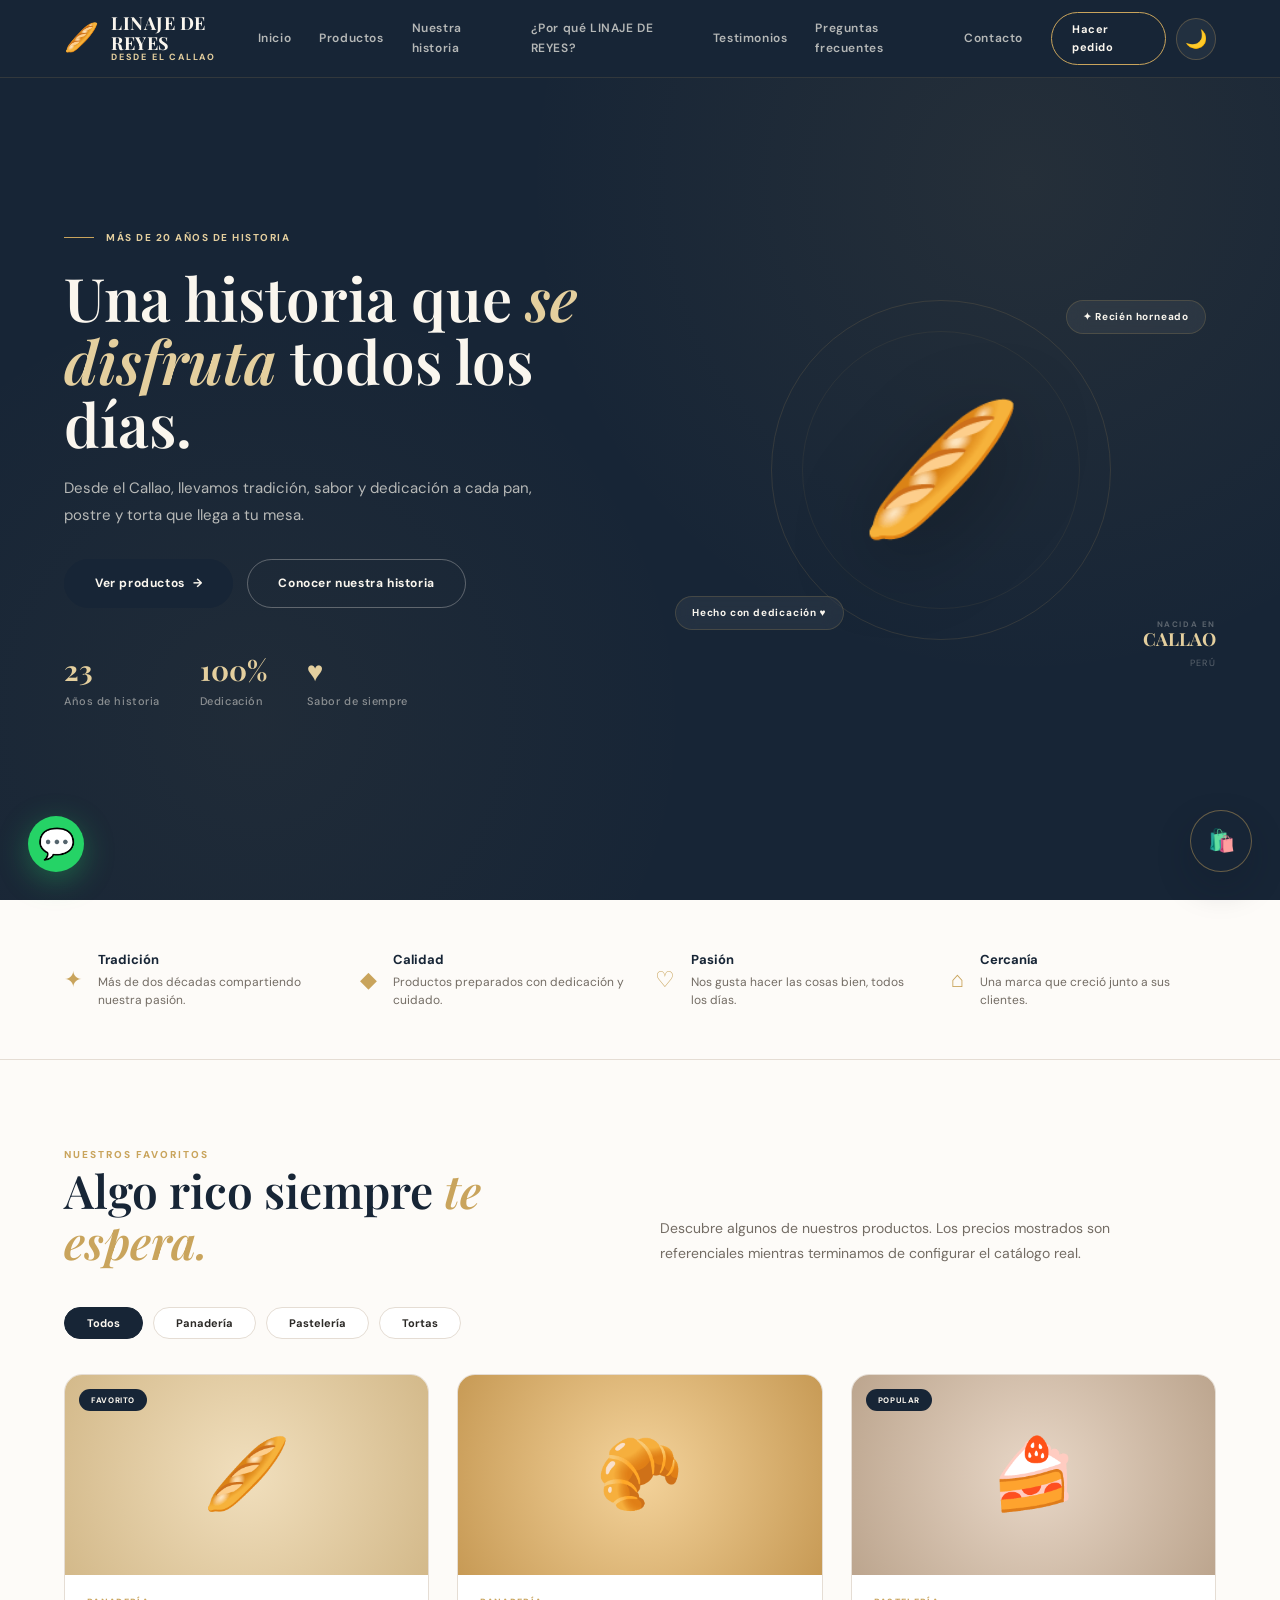
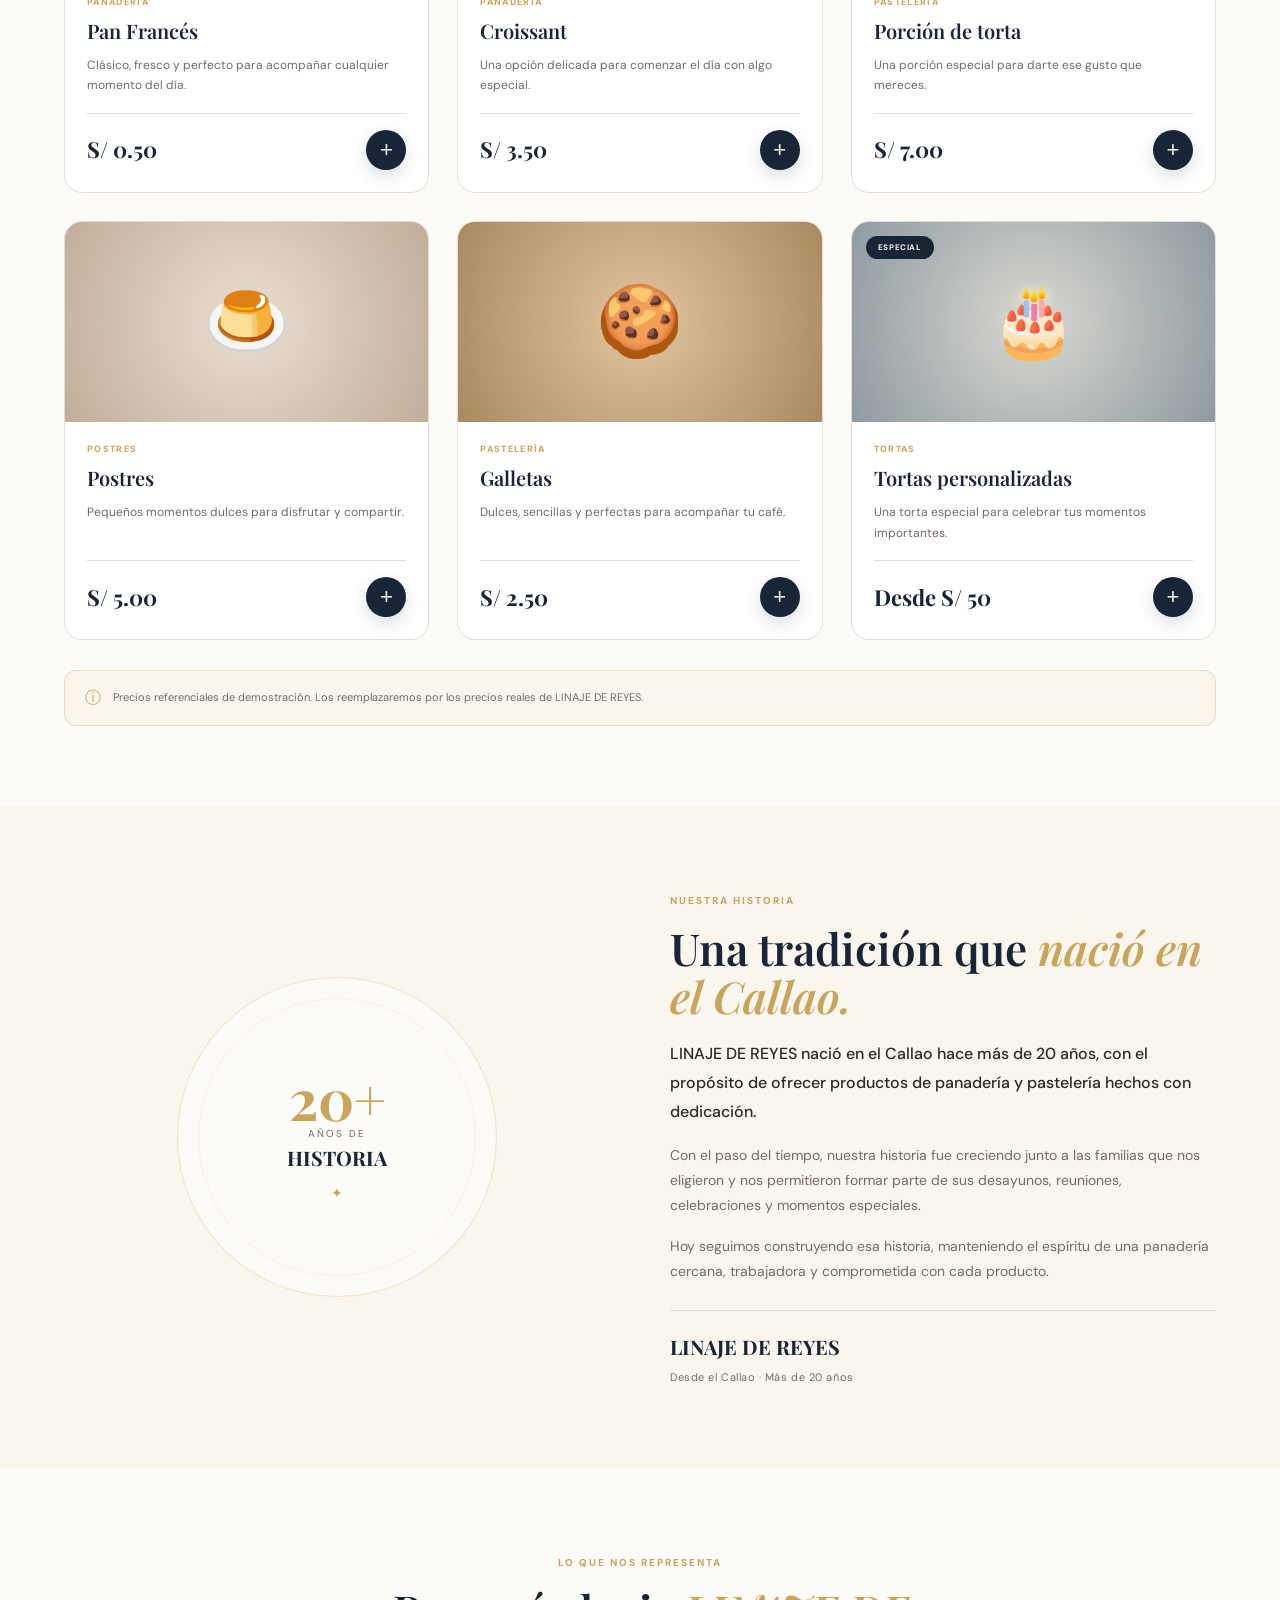
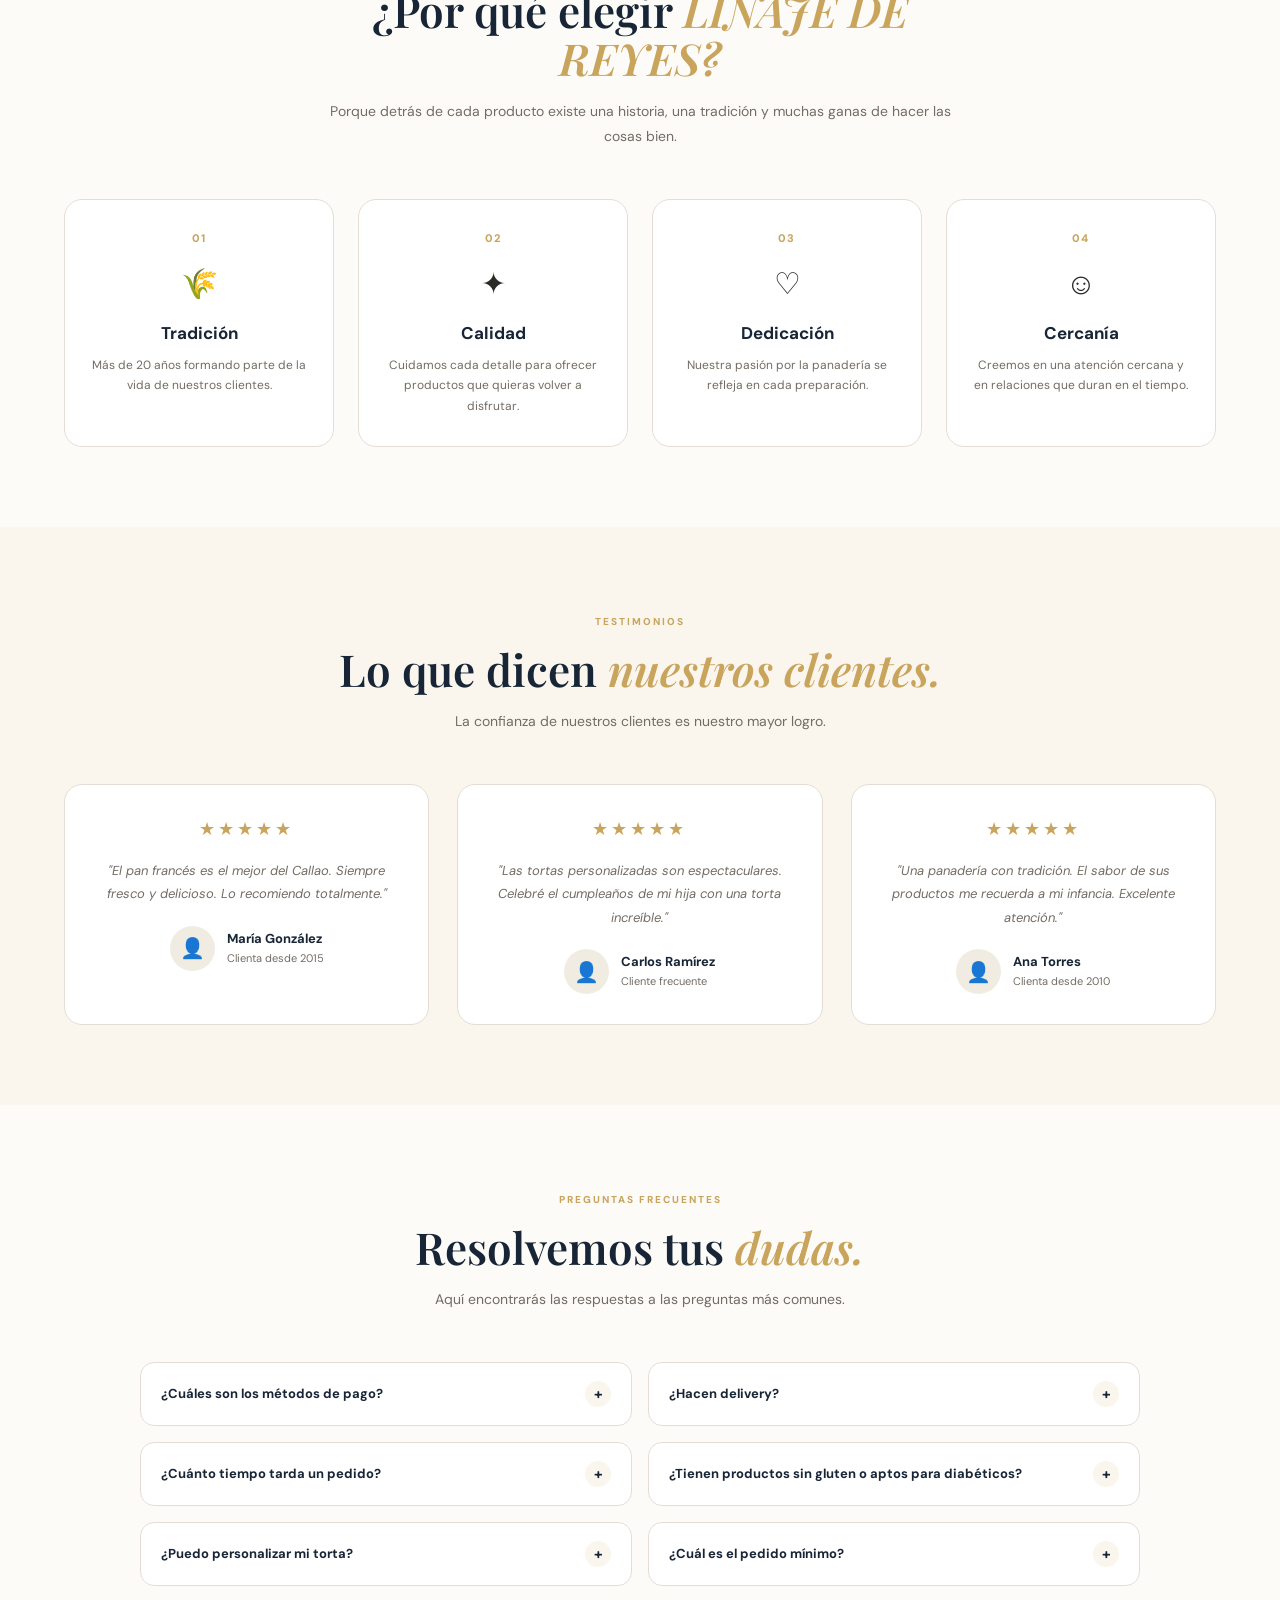
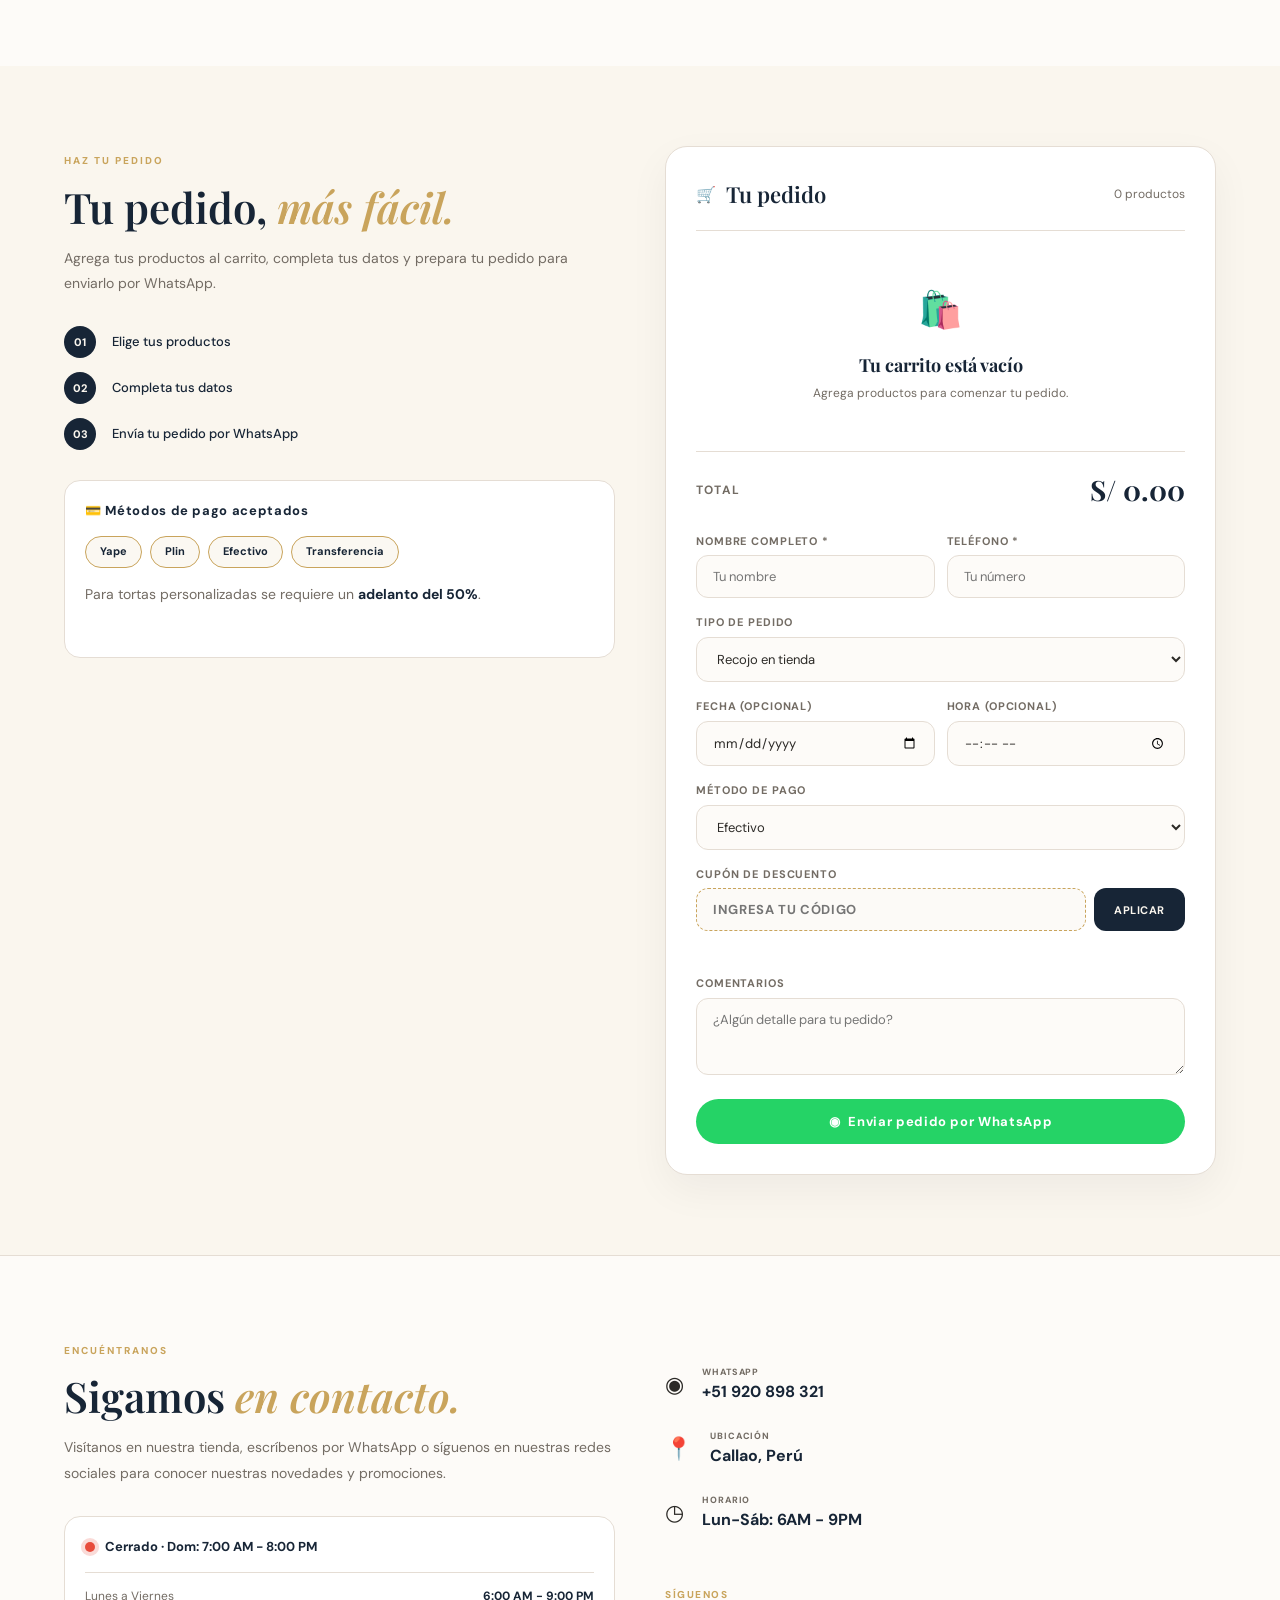
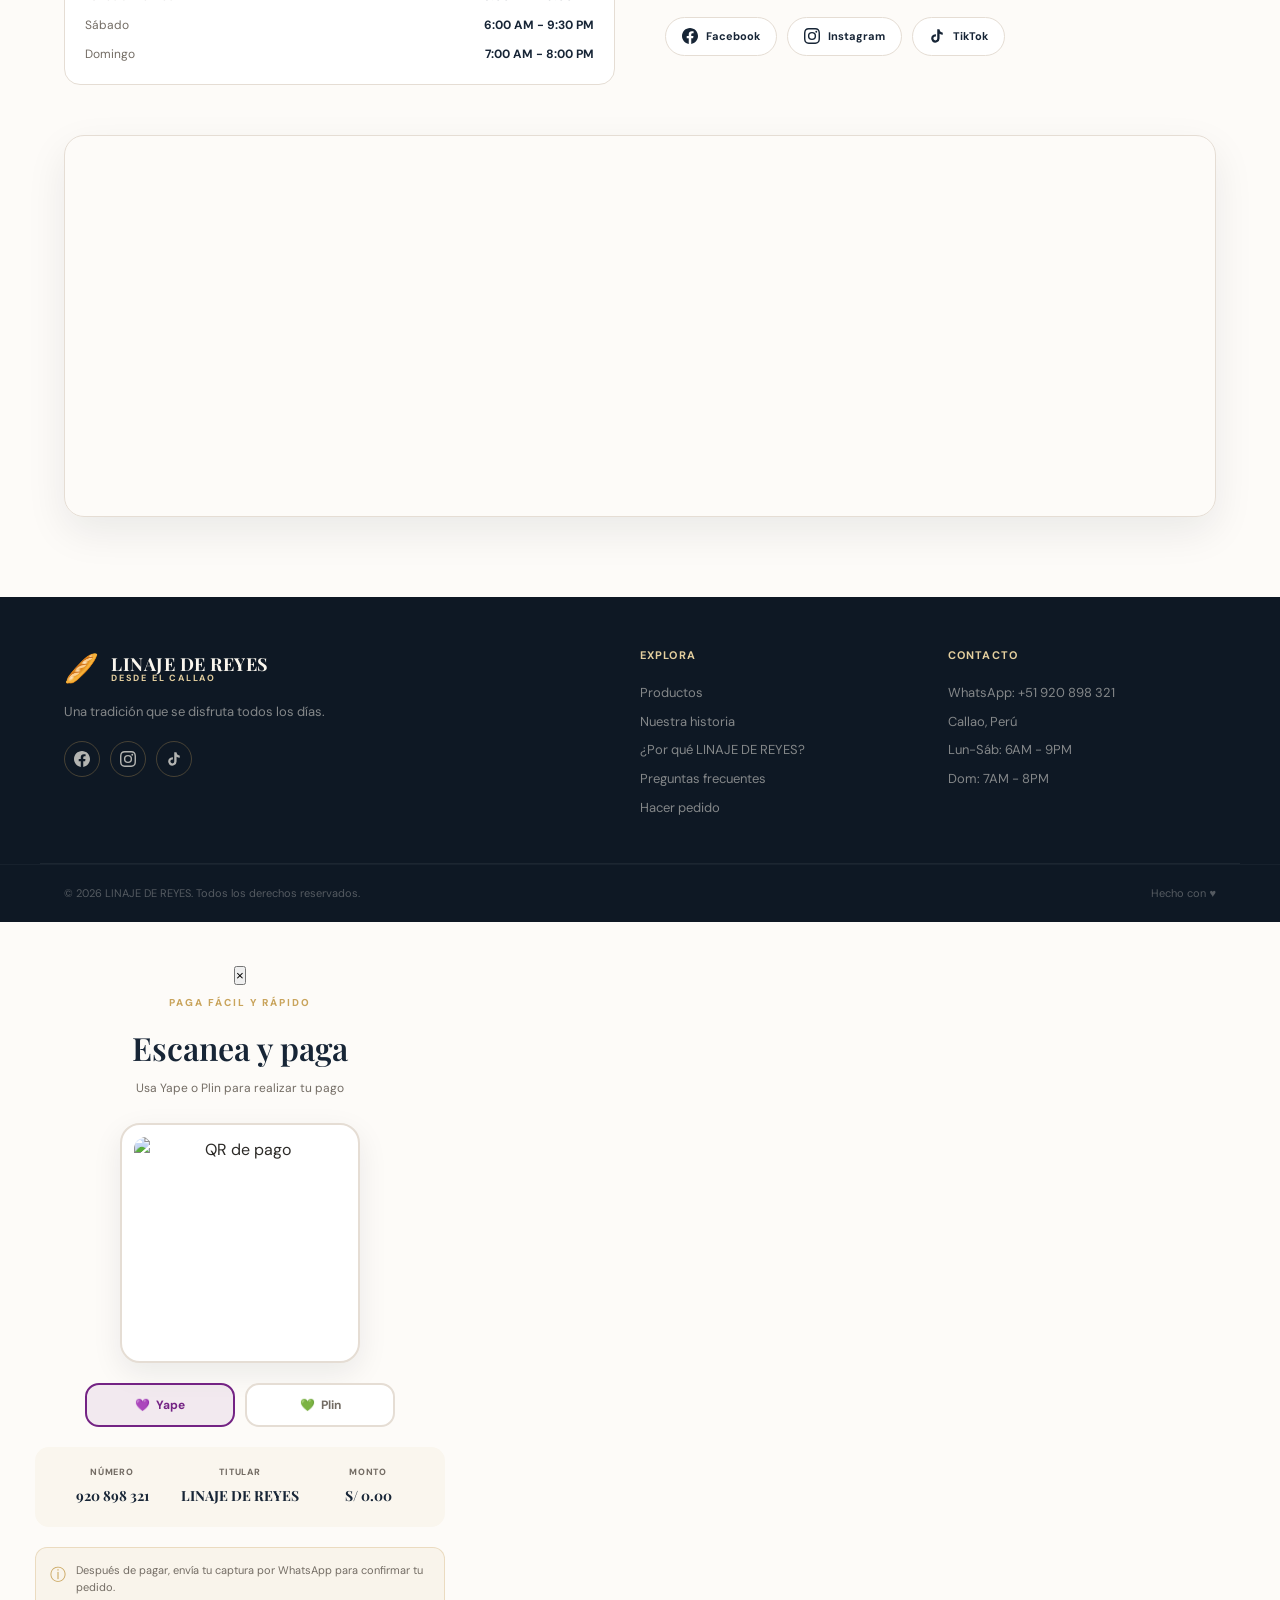
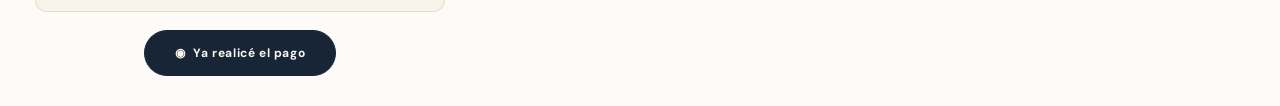
==== index.html @ 6b453ba8 "Primera version" ====
<!DOCTYPE html>
<html lang="es">
<head>
    <meta charset="UTF-8">
    <meta name="viewport" content="width=device-width, initial-scale=1.0">

    <title>LINAJE DE REYES | Panadería & Pastelería</title>

    <meta name="description" content="LINAJE DE REYES, panadería y pastelería con más de 20 años de historia. Una tradición que nació en el Callao.">

    <!-- SEO -->
    <meta name="robots" content="index, follow">
    <meta name="language" content="Spanish">
    <meta property="og:title" content="LINAJE DE REYES | Panadería & Pastelería">
    <meta property="og:description" content="Una tradición que nació en el Callao. Más de 20 años de historia.">
    <meta property="og:type" content="website">
    <meta property="og:url" content="https://tusitio.com">
    <meta name="twitter:card" content="summary_large_image">
    <link rel="canonical" href="https://tusitio.com">

    <!-- PWA -->
    <link rel="manifest" href="manifest.json">
    <meta name="theme-color" content="#172536">
    <meta name="apple-mobile-web-app-capable" content="yes">
    <meta name="apple-mobile-web-app-status-bar-style" content="black-translucent">
    <meta name="apple-mobile-web-app-title" content="LINAJE DE REYES">

    <link rel="preconnect" href="https://fonts.googleapis.com">
    <link rel="preconnect" href="https://fonts.gstatic.com" crossorigin>
    <link href="https://fonts.googleapis.com/css2?family=DM+Sans:wght@400;500;600;700&family=Playfair+Display:wght@500;600;700&display=swap" rel="stylesheet">

    <link rel="stylesheet" href="style.css">
</head>
<body>

<!-- ================= WHATSAPP FLOTANTE ================= -->
<a href="https://wa.me/920898321" class="whatsapp-float" target="_blank" rel="noopener noreferrer" aria-label="Contactar por WhatsApp">
    💬
</a>

<!-- ================= HEADER ================= -->
<header class="header" id="inicio">
    <div class="container nav-container">
        <a href="#inicio" class="logo">
            <span class="logo-icon">🥖</span>
            <span class="logo-text">
                <strong>LINAJE DE REYES</strong>
                <small>DESDE EL CALLAO</small>
            </span>
        </a>

        <nav class="nav" id="nav">
            <a href="index.html">Inicio</a>
            <a href="catalogo.html">Productos</a>
            <a href="#historia">Nuestra historia</a>
            <a href="#nosotros">¿Por qué LINAJE DE REYES?</a>
            <a href="#testimonios">Testimonios</a>
            <a href="#faq">Preguntas frecuentes</a>
            <a href="#contacto">Contacto</a>
            <a href="#pedido" class="nav-order">Hacer pedido</a>
        </nav>

        <button class="theme-toggle" id="themeToggle" aria-label="Cambiar tema">
            <span class="theme-icon">🌙</span>
        </button>

        <button class="menu-btn" id="menuBtn" aria-label="Abrir menú">☰</button>
    </div>
</header>

<!-- ================= HERO ================= -->
<main>
<section class="hero">
    <div class="hero-background"></div>
    <div class="container hero-grid">
        <div class="hero-content">
            <div class="eyebrow">
                <span></span>
                MÁS DE 20 AÑOS DE HISTORIA
            </div>
            <h1>
                Una historia que
                <em>se disfruta</em>
                todos los días.
            </h1>
            <p>
                Desde el Callao, llevamos tradición, sabor y dedicación
                a cada pan, postre y torta que llega a tu mesa.
            </p>
            <div class="hero-buttons">
                <a href="catalogo.html" class="btn btn-primary">
                    Ver productos
                    <span>→</span>
                </a>
                <a href="#historia" class="btn btn-secondary">
                    Conocer nuestra historia
                </a>
            </div>
            <div class="hero-stats">
                <div>
                    <strong>23</strong>
                    <span>Años de historia</span>
                </div>
                <div>
                    <strong>100%</strong>
                    <span>Dedicación</span>
                </div>
                <div>
                    <strong>♥</strong>
                    <span>Sabor de siempre</span>
                </div>
            </div>
        </div>

        <div class="hero-art">
            <div class="hero-circle"></div>
            <div class="bread-main">🥖</div>
            <div class="hero-label label-top">
                <span>✦</span>
                Recién horneado
            </div>
            <div class="hero-label label-bottom">
                Hecho con dedicación
                <span>♥</span>
            </div>
            <div class="hero-origin">
                <small>NACIDA EN</small>
                <strong>CALLAO</strong>
                <span>PERÚ</span>
            </div>
        </div>
    </div>
</section>

<!-- ================= BENEFICIOS ================= -->
<section class="benefits">
    <div class="container benefits-grid">
        <article class="benefit">
            <div class="benefit-icon">✦</div>
            <div>
                <h3>Tradición</h3>
                <p>Más de dos décadas compartiendo nuestra pasión.</p>
            </div>
        </article>
        <article class="benefit">
            <div class="benefit-icon">◆</div>
            <div>
                <h3>Calidad</h3>
                <p>Productos preparados con dedicación y cuidado.</p>
            </div>
        </article>
        <article class="benefit">
            <div class="benefit-icon">♡</div>
            <div>
                <h3>Pasión</h3>
                <p>Nos gusta hacer las cosas bien, todos los días.</p>
            </div>
        </article>
        <article class="benefit">
            <div class="benefit-icon">⌂</div>
            <div>
                <h3>Cercanía</h3>
                <p>Una marca que creció junto a sus clientes.</p>
            </div>
        </article>
    </div>
</section>

<!-- ================= PRODUCTOS ================= -->
<section class="section products-section" id="productos">
    <div class="container">
        <div class="section-heading">
            <div>
                <span class="section-eyebrow">NUESTROS FAVORITOS</span>
                <h2>
                    Algo rico siempre
                    <em>te espera.</em>
                </h2>
            </div>
            <p>
                Descubre algunos de nuestros productos.
                Los precios mostrados son referenciales mientras
                terminamos de configurar el catálogo real.
            </p>
        </div>

        <div class="filters">
            <button class="filter active" data-filter="todos">Todos</button>
            <button class="filter" data-filter="panaderia">Panadería</button>
            <button class="filter" data-filter="pasteleria">Pastelería</button>
            <button class="filter" data-filter="tortas">Tortas</button>
        </div>

        <div class="products-grid" id="productsGrid">

            <article class="product-card" data-category="panaderia">
                <div class="product-image bread-bg">
                    <span>🥖</span>
                    <div class="product-tag">Favorito</div>
                </div>
                <div class="product-info">
                    <span class="product-category">PANADERÍA</span>
                    <h3>Pan Francés</h3>
                    <p>Clásico, fresco y perfecto para acompañar cualquier momento del día.</p>
                    <div class="product-bottom">
                        <strong>S/ 0.50</strong>
                        <button class="add-btn" onclick="agregarAlCarrito('Pan Francés', 0.50)">+</button>
                    </div>
                </div>
            </article>

            <article class="product-card" data-category="panaderia">
                <div class="product-image croissant-bg">
                    <span>🥐</span>
                </div>
                <div class="product-info">
                    <span class="product-category">PANADERÍA</span>
                    <h3>Croissant</h3>
                    <p>Una opción delicada para comenzar el día con algo especial.</p>
                    <div class="product-bottom">
                        <strong>S/ 3.50</strong>
                        <button class="add-btn" onclick="agregarAlCarrito('Croissant', 3.50)">+</button>
                    </div>
                </div>
            </article>

            <article class="product-card" data-category="pasteleria">
                <div class="product-image cake-bg">
                    <span>🍰</span>
                    <div class="product-tag">Popular</div>
                </div>
                <div class="product-info">
                    <span class="product-category">PASTELERÍA</span>
                    <h3>Porción de torta</h3>
                    <p>Una porción especial para darte ese gusto que mereces.</p>
                    <div class="product-bottom">
                        <strong>S/ 7.00</strong>
                        <button class="add-btn" onclick="agregarAlCarrito('Porción de torta', 7.00)">+</button>
                    </div>
                </div>
            </article>

            <article class="product-card" data-category="pasteleria">
                <div class="product-image dessert-bg">
                    <span>🍮</span>
                </div>
                <div class="product-info">
                    <span class="product-category">POSTRES</span>
                    <h3>Postres</h3>
                    <p>Pequeños momentos dulces para disfrutar y compartir.</p>
                    <div class="product-bottom">
                        <strong>S/ 5.00</strong>
                        <button class="add-btn" onclick="agregarAlCarrito('Postres', 5.00)">+</button>
                    </div>
                </div>
            </article>

            <article class="product-card" data-category="pasteleria">
                <div class="product-image cookie-bg">
                    <span>🍪</span>
                </div>
                <div class="product-info">
                    <span class="product-category">PASTELERÍA</span>
                    <h3>Galletas</h3>
                    <p>Dulces, sencillas y perfectas para acompañar tu café.</p>
                    <div class="product-bottom">
                        <strong>S/ 2.50</strong>
                        <button class="add-btn" onclick="agregarAlCarrito('Galletas', 2.50)">+</button>
                    </div>
                </div>
            </article>

            <article class="product-card" data-category="tortas">
                <div class="product-image custom-bg">
                    <span>🎂</span>
                    <div class="product-tag">Especial</div>
                </div>
                <div class="product-info">
                    <span class="product-category">TORTAS</span>
                    <h3>Tortas personalizadas</h3>
                    <p>Una torta especial para celebrar tus momentos importantes.</p>
                    <div class="product-bottom">
                        <strong>Desde S/ 50</strong>
                        <button class="add-btn" onclick="agregarAlCarrito('Torta personalizada', 50)">+</button>
                    </div>
                </div>
            </article>

        </div>

        <div class="demo-note">
            <span>ⓘ</span>
            Precios referenciales de demostración.
            Los reemplazaremos por los precios reales de LINAJE DE REYES.
        </div>
    </div>
</section>

<!-- ================= HISTORIA ================= -->
<section class="section history-section" id="historia">
    <div class="container history-grid">
        <div class="history-art">
            <div class="history-frame">
                <div class="history-number">20+</div>
                <span>AÑOS DE</span>
                <strong>HISTORIA</strong>
                <div class="history-symbol">✦</div>
            </div>
        </div>
        <div class="history-content">
            <span class="section-eyebrow">NUESTRA HISTORIA</span>
            <h2>
                Una tradición que
                <em>nació en el Callao.</em>
            </h2>
            <p class="history-lead">
                LINAJE DE REYES nació en el Callao hace más de 20 años,
                con el propósito de ofrecer productos de panadería
                y pastelería hechos con dedicación.
            </p>
            <p>
                Con el paso del tiempo, nuestra historia fue creciendo
                junto a las familias que nos eligieron y nos permitieron
                formar parte de sus desayunos, reuniones, celebraciones
                y momentos especiales.
            </p>
            <p>
                Hoy seguimos construyendo esa historia, manteniendo
                el espíritu de una panadería cercana, trabajadora
                y comprometida con cada producto.
            </p>
            <div class="history-signature">
                <span>LINAJE DE REYES</span>
                <small>Desde el Callao · Más de 20 años</small>
            </div>
        </div>
    </div>
</section>

<!-- ================= POR QUÉ LINAJE DE REYES ================= -->
<section class="section why-section" id="nosotros">
    <div class="container">
        <div class="center-heading">
            <span class="section-eyebrow">LO QUE NOS REPRESENTA</span>
            <h2>
                ¿Por qué elegir
                <em>LINAJE DE REYES?</em>
            </h2>
            <p>
                Porque detrás de cada producto existe una historia,
                una tradición y muchas ganas de hacer las cosas bien.
            </p>
        </div>
        <div class="why-grid">
            <article class="why-card">
                <span class="why-number">01</span>
                <div class="why-icon">🌾</div>
                <h3>Tradición</h3>
                <p>Más de 20 años formando parte de la vida de nuestros clientes.</p>
            </article>
            <article class="why-card">
                <span class="why-number">02</span>
                <div class="why-icon">✦</div>
                <h3>Calidad</h3>
                <p>Cuidamos cada detalle para ofrecer productos que quieras volver a disfrutar.</p>
            </article>
            <article class="why-card">
                <span class="why-number">03</span>
                <div class="why-icon">♡</div>
                <h3>Dedicación</h3>
                <p>Nuestra pasión por la panadería se refleja en cada preparación.</p>
            </article>
            <article class="why-card">
                <span class="why-number">04</span>
                <div class="why-icon">☺</div>
                <h3>Cercanía</h3>
                <p>Creemos en una atención cercana y en relaciones que duran en el tiempo.</p>
            </article>
        </div>
    </div>
</section>

<!-- ================= TESTIMONIOS ================= -->
<section class="section testimonials-section" id="testimonios">
    <div class="container">
        <div class="center-heading">
            <span class="section-eyebrow">TESTIMONIOS</span>
            <h2>
                Lo que dicen
                <em>nuestros clientes.</em>
            </h2>
            <p>La confianza de nuestros clientes es nuestro mayor logro.</p>
        </div>

        <div class="testimonials-grid">
            <article class="testimonial-card">
                <div class="testimonial-stars">★★★★★</div>
                <p>"El pan francés es el mejor del Callao. Siempre fresco y delicioso. Lo recomiendo totalmente."</p>
                <div class="testimonial-author">
                    <span class="testimonial-avatar">👤</span>
                    <div>
                        <strong>María González</strong>
                        <small>Clienta desde 2015</small>
                    </div>
                </div>
            </article>

            <article class="testimonial-card">
                <div class="testimonial-stars">★★★★★</div>
                <p>"Las tortas personalizadas son espectaculares. Celebré el cumpleaños de mi hija con una torta increíble."</p>
                <div class="testimonial-author">
                    <span class="testimonial-avatar">👤</span>
                    <div>
                        <strong>Carlos Ramírez</strong>
                        <small>Cliente frecuente</small>
                    </div>
                </div>
            </article>

            <article class="testimonial-card">
                <div class="testimonial-stars">★★★★★</div>
                <p>"Una panadería con tradición. El sabor de sus productos me recuerda a mi infancia. Excelente atención."</p>
                <div class="testimonial-author">
                    <span class="testimonial-avatar">👤</span>
                    <div>
                        <strong>Ana Torres</strong>
                        <small>Clienta desde 2010</small>
                    </div>
                </div>
            </article>
        </div>
    </div>
</section>

<!-- ================= FAQ ================= -->
<section class="section faq-section" id="faq">
    <div class="container">
        <div class="center-heading">
            <span class="section-eyebrow">PREGUNTAS FRECUENTES</span>
            <h2>
                Resolvemos tus
                <em>dudas.</em>
            </h2>
            <p>Aquí encontrarás las respuestas a las preguntas más comunes.</p>
        </div>

        <div class="faq-grid">
            <details class="faq-item">
                <summary>
                    <span>¿Cuáles son los métodos de pago?</span>
                    <span class="faq-icon">+</span>
                </summary>
                <p>Aceptamos <strong>efectivo, Yape, Plin y transferencia bancaria</strong>. Para tortas personalizadas solicitamos un adelanto del 50% para confirmar el pedido.</p>
            </details>

            <details class="faq-item">
                <summary>
                    <span>¿Hacen delivery?</span>
                    <span class="faq-icon">+</span>
                </summary>
                <p>Sí, ofrecemos servicio de delivery dentro del Callao y zonas cercanas. El costo de envío se coordina por WhatsApp según la ubicación.</p>
            </details>

            <details class="faq-item">
                <summary>
                    <span>¿Cuánto tiempo tarda un pedido?</span>
                    <span class="faq-icon">+</span>
                </summary>
                <p>Los pedidos de panadería y pastelería son casi inmediatos. Las <strong>tortas personalizadas requieren 48 horas de anticipación</strong>.</p>
            </details>

            <details class="faq-item">
                <summary>
                    <span>¿Tienen productos sin gluten o aptos para diabéticos?</span>
                    <span class="faq-icon">+</span>
                </summary>
                <p>Por el momento no contamos con línea específica sin gluten. Si tienes alguna necesidad especial, <strong>consúltanos por WhatsApp</strong> y veremos cómo podemos ayudarte.</p>
            </details>

            <details class="faq-item">
                <summary>
                    <span>¿Puedo personalizar mi torta?</span>
                    <span class="faq-icon">+</span>
                </summary>
                <p>¡Claro! Diseñamos tortas personalizadas para cumpleaños, bodas, bautizos y más. Envíanos tu idea por WhatsApp y te cotizamos sin compromiso.</p>
            </details>

            <details class="faq-item">
                <summary>
                    <span>¿Cuál es el pedido mínimo?</span>
                    <span class="faq-icon">+</span>
                </summary>
                <p>El pedido mínimo para delivery es de <strong>S/ 10.00</strong>. Para recojo en tienda no hay mínimo.</p>
            </details>
        </div>
    </div>
</section>

<!-- ================= PEDIDO ================= -->
<section class="section order-section" id="pedido">
    <div class="container order-grid">
        <div class="order-intro">
            <span class="section-eyebrow">HAZ TU PEDIDO</span>
            <h2>
                Tu pedido,
                <em>más fácil.</em>
            </h2>
            <p>
                Agrega tus productos al carrito, completa tus datos
                y prepara tu pedido para enviarlo por WhatsApp.
            </p>
            <div class="order-steps">
                <div><strong>01</strong><span>Elige tus productos</span></div>
                <div><strong>02</strong><span>Completa tus datos</span></div>
                <div><strong>03</strong><span>Envía tu pedido por WhatsApp</span></div>
            </div>

            <div class="order-info-box">
                <h4>💳 Métodos de pago aceptados</h4>
                <div class="payment-methods">
                    <span class="payment-tag">Yape</span>
                    <span class="payment-tag">Plin</span>
                    <span class="payment-tag">Efectivo</span>
                    <span class="payment-tag">Transferencia</span>
                </div>
                <p class="order-info-note">
                    Para tortas personalizadas se requiere un <strong>adelanto del 50%</strong>.
                </p>
            </div>
        </div>

        <div class="order-box">
            <div class="order-header">
                <div>
                    <span>🛒</span>
                    <h3>Tu pedido</h3>
                </div>
                <span id="cartCount">0 productos</span>
            </div>

            <div id="cartItems" class="cart-items">
                <div class="empty-cart">
                    <span>🛍️</span>
                    <h4>Tu carrito está vacío</h4>
                    <p>Agrega productos para comenzar tu pedido.</p>
                </div>
            </div>

            <div class="cart-total">
                <span>Total</span>
                <strong id="cartTotal">S/ 0.00</strong>
            </div>

            <form id="orderForm" onsubmit="enviarPedido(event)">

                <div class="form-row">
                    <div class="form-group">
                        <label for="nombre">Nombre completo *</label>
                        <input type="text" id="nombre" placeholder="Tu nombre" required>
                    </div>
                    <div class="form-group">
                        <label for="telefono">Teléfono *</label>
                        <input type="tel" id="telefono" placeholder="Tu número" required>
                    </div>
                </div>

                <div class="form-group">
                    <label for="tipoPedido">Tipo de pedido</label>
                    <select id="tipoPedido">
                        <option value="Recojo en tienda">Recojo en tienda</option>
                        <option value="Delivery">Delivery</option>
                    </select>
                </div>

                <div class="form-row">
                    <div class="form-group">
                        <label for="fechaPedido">Fecha (opcional)</label>
                        <input type="date" id="fechaPedido">
                    </div>
                    <div class="form-group">
                        <label for="horaPedido">Hora (opcional)</label>
                        <input type="time" id="horaPedido">
                    </div>
                </div>

                <div class="form-group">
                    <label for="metodoPago">Método de pago</label>
                    <select id="metodoPago">
                        <option value="Efectivo">Efectivo</option>
                        <option value="Yape">Yape</option>
                        <option value="Plin">Plin</option>
                        <option value="Transferencia">Transferencia</option>
                    </select>
                </div>

                <div class="form-group coupon-group">
                    <label for="cupon">Cupón de descuento</label>
                    <div class="coupon-input-wrapper">
                        <input type="text" id="cupon" placeholder="Ingresa tu código" autocomplete="off">
                        <button type="button" class="coupon-apply-btn" id="applyCouponBtn">Aplicar</button>
                    </div>
                    <div id="couponMessage" class="coupon-message"></div>
                </div>

                <div class="form-group">
                    <label for="comentarios">Comentarios</label>
                    <textarea id="comentarios" rows="3" placeholder="¿Algún detalle para tu pedido?"></textarea>
                </div>

                <button type="submit" class="btn whatsapp-btn">
                    <span>◉</span>
                    Enviar pedido por WhatsApp
                </button>
            </form>
        </div>
    </div>
</section>

<!-- ================= CONTACTO ================= -->
<section class="contact-section" id="contacto">
    <div class="container">
        <div class="contact-grid">
            <div>
                <span class="section-eyebrow">ENCUÉNTRANOS</span>
                <h2>
                    Sigamos
                    <em>en contacto.</em>
                </h2>
                <p>
                    Visítanos en nuestra tienda, escríbenos por WhatsApp
                    o síguenos en nuestras redes sociales para conocer
                    nuestras novedades y promociones.
                </p>

                <div class="schedule-box" id="scheduleBox">
                    <div class="schedule-status" id="scheduleStatus">
                        <span class="status-dot"></span>
                        <strong>Verificando horario...</strong>
                    </div>
                    <div class="schedule-list">
                        <div class="schedule-item">
                            <span>Lunes a Viernes</span>
                            <strong>6:00 AM - 9:00 PM</strong>
                        </div>
                        <div class="schedule-item">
                            <span>Sábado</span>
                            <strong>6:00 AM - 9:30 PM</strong>
                        </div>
                        <div class="schedule-item">
                            <span>Domingo</span>
                            <strong>7:00 AM - 8:00 PM</strong>
                        </div>
                    </div>
                </div>
            </div>

            <div class="contact-info">
                <a href="https://wa.me/920898321" target="_blank" rel="noopener noreferrer" class="contact-item contact-link">
                    <span>◉</span>
                    <div>
                        <small>WHATSAPP</small>
                        <strong>+51 920 898 321</strong>
                    </div>
                </a>

                <div class="contact-item">
                    <span>📍</span>
                    <div>
                        <small>UBICACIÓN</small>
                        <strong>Callao, Perú</strong>
                    </div>
                </div>

                <div class="contact-item">
                    <span>◷</span>
                    <div>
                        <small>HORARIO</small>
                        <strong>Lun-Sáb: 6AM - 9PM</strong>
                    </div>
                </div>

                <div class="social-links">
                    <h4>SÍGUENOS</h4>
                    <div class="social-grid">
                        <a href="https://facebook.com" target="_blank" rel="noopener noreferrer" class="social-link">
                            <svg width="16" height="16" viewBox="0 0 24 24" fill="currentColor"><path d="M24 12.073c0-6.627-5.373-12-12-12s-12 5.373-12 12c0 5.99 4.388 10.954 10.125 11.854v-8.385H7.078v-3.47h3.047V9.43c0-3.007 1.792-4.669 4.533-4.669 1.312 0 2.686.235 2.686.235v2.953H15.83c-1.491 0-1.956.925-1.956 1.874v2.25h3.328l-.532 3.47h-2.796v8.385C19.612 23.027 24 18.062 24 12.073z"/></svg>
                            <span>Facebook</span>
                        </a>
                        <a href="https://instagram.com" target="_blank" rel="noopener noreferrer" class="social-link">
                            <svg width="16" height="16" viewBox="0 0 24 24" fill="currentColor"><path d="M12 2.163c3.204 0 3.584.012 4.85.07 3.252.148 4.771 1.691 4.919 4.919.058 1.265.069 1.645.069 4.849 0 3.205-.012 3.584-.069 4.849-.149 3.225-1.664 4.771-4.919 4.919-1.266.058-1.644.07-4.85.07-3.204 0-3.584-.012-4.849-.07-3.26-.149-4.771-1.699-4.919-4.92-.058-1.265-.07-1.644-.07-4.849 0-3.204.013-3.583.07-4.849.149-3.227 1.664-4.771 4.919-4.919 1.266-.057 1.645-.069 4.849-.069zM12 0C8.741 0 8.333.014 7.053.072 2.695.272.273 2.69.073 7.052.014 8.333 0 8.741 0 12c0 3.259.014 3.668.072 4.948.2 4.358 2.618 6.78 6.98 6.98C8.333 23.986 8.741 24 12 24c3.259 0 3.668-.014 4.948-.072 4.354-.2 6.782-2.618 6.979-6.98.059-1.28.073-1.689.073-4.948 0-3.259-.014-3.667-.072-4.947-.196-4.354-2.617-6.78-6.979-6.98C15.668.014 15.259 0 12 0zm0 5.838a6.162 6.162 0 100 12.324 6.162 6.162 0 000-12.324zM12 16a4 4 0 110-8 4 4 0 010 8zm6.406-11.845a1.44 1.44 0 100 2.881 1.44 1.44 0 000-2.881z"/></svg>
                            <span>Instagram</span>
                        </a>
                        <a href="https://tiktok.com" target="_blank" rel="noopener noreferrer" class="social-link">
                            <svg width="16" height="16" viewBox="0 0 24 24" fill="currentColor"><path d="M19.59 6.69a4.83 4.83 0 01-3.77-4.25V2h-3.45v13.67a2.89 2.89 0 01-5.2 1.74 2.89 2.89 0 012.31-4.64 2.93 2.93 0 01.88.13V9.4a6.84 6.84 0 00-1-.05A6.33 6.33 0 005 20.1a6.34 6.34 0 0010.86-4.43v-7a8.16 8.16 0 004.77 1.52v-3.4a4.85 4.85 0 01-1-.1z"/></svg>
                            <span>TikTok</span>
                        </a>
                    </div>
                </div>
            </div>
        </div>

        <div class="map-container">
            <iframe
                src="https://www.google.com/maps/embed?pb=!1m18!1m12!1m3!1d3901.794854851784!2d-77.11821!3d-12.05691!2m3!1f0!2f0!3f0!3m2!1i1024!2i768!4f13.1!3m3!1m2!1s0x0%3A0x0!2zMTLCsDAzJzI0LjkiUyA3N8KwMDcnMDUuNiJX!5e0!3m2!1ses!2spe!4v1234567890"
                width="100%"
                height="380"
                style="border:0;"
                allowfullscreen=""
                loading="lazy"
                referrerpolicy="no-referrer-when-downgrade"
                title="Ubicación LINAJE DE REYES"
            ></iframe>
        </div>
    </div>
</section>
</main>

<!-- ================= FOOTER ================= -->
<footer class="footer">
    <div class="container footer-grid">
        <div class="footer-brand">
            <div class="logo footer-logo">
                <span class="logo-icon">🥖</span>
                <span class="logo-text">
                    <strong>LINAJE DE REYES</strong>
                    <small>DESDE EL CALLAO</small>
                </span>
            </div>
            <p>Una tradición que se disfruta todos los días.</p>

            <div class="footer-social">
                <a href="https://facebook.com" target="_blank" rel="noopener noreferrer" aria-label="Facebook">
                    <svg width="16" height="16" viewBox="0 0 24 24" fill="currentColor"><path d="M24 12.073c0-6.627-5.373-12-12-12s-12 5.373-12 12c0 5.99 4.388 10.954 10.125 11.854v-8.385H7.078v-3.47h3.047V9.43c0-3.007 1.792-4.669 4.533-4.669 1.312 0 2.686.235 2.686.235v2.953H15.83c-1.491 0-1.956.925-1.956 1.874v2.25h3.328l-.532 3.47h-2.796v8.385C19.612 23.027 24 18.062 24 12.073z"/></svg>
                </a>
                <a href="https://instagram.com" target="_blank" rel="noopener noreferrer" aria-label="Instagram">
                    <svg width="16" height="16" viewBox="0 0 24 24" fill="currentColor"><path d="M12 2.163c3.204 0 3.584.012 4.85.07 3.252.148 4.771 1.691 4.919 4.919.058 1.265.069 1.645.069 4.849 0 3.205-.012 3.584-.069 4.849-.149 3.225-1.664 4.771-4.919 4.919-1.266.058-1.644.07-4.85.07-3.204 0-3.584-.012-4.849-.07-3.26-.149-4.771-1.699-4.919-4.92-.058-1.265-.07-1.644-.07-4.849 0-3.204.013-3.583.07-4.849.149-3.227 1.664-4.771 4.919-4.919 1.266-.057 1.645-.069 4.849-.069zM12 0C8.741 0 8.333.014 7.053.072 2.695.272.273 2.69.073 7.052.014 8.333 0 8.741 0 12c0 3.259.014 3.668.072 4.948.2 4.358 2.618 6.78 6.98 6.98C8.333 23.986 8.741 24 12 24c3.259 0 3.668-.014 4.948-.072 4.354-.2 6.782-2.618 6.979-6.98.059-1.28.073-1.689.073-4.948 0-3.259-.014-3.667-.072-4.947-.196-4.354-2.617-6.78-6.979-6.98C15.668.014 15.259 0 12 0zm0 5.838a6.162 6.162 0 100 12.324 6.162 6.162 0 000-12.324zM12 16a4 4 0 110-8 4 4 0 010 8zm6.406-11.845a1.44 1.44 0 100 2.881 1.44 1.44 0 000-2.881z"/></svg>
                </a>
                <a href="https://tiktok.com" target="_blank" rel="noopener noreferrer" aria-label="TikTok">
                    <svg width="16" height="16" viewBox="0 0 24 24" fill="currentColor"><path d="M19.59 6.69a4.83 4.83 0 01-3.77-4.25V2h-3.45v13.67a2.89 2.89 0 01-5.2 1.74 2.89 2.89 0 012.31-4.64 2.93 2.93 0 01.88.13V9.4a6.84 6.84 0 00-1-.05A6.33 6.33 0 005 20.1a6.34 6.34 0 0010.86-4.43v-7a8.16 8.16 0 004.77 1.52v-3.4a4.85 4.85 0 01-1-.1z"/></svg>
                </a>
            </div>
        </div>

        <div class="footer-links">
            <h4>Explora</h4>
            <a href="#productos">Productos</a>
            <a href="#historia">Nuestra historia</a>
            <a href="#nosotros">¿Por qué LINAJE DE REYES?</a>
            <a href="#faq">Preguntas frecuentes</a>
            <a href="#pedido">Hacer pedido</a>
        </div>

        <div class="footer-links">
            <h4>Contacto</h4>
            <a href="https://wa.me/920898321" target="_blank" rel="noopener noreferrer">WhatsApp: +51 920 898 321</a>
            <span>Callao, Perú</span>
            <span>Lun-Sáb: 6AM - 9PM</span>
            <span>Dom: 7AM - 8PM</span>
        </div>
    </div>

    <div class="footer-bottom">
        <div class="container">
            <span>© 2026 LINAJE DE REYES. Todos los derechos reservados.</span>
            <span>Hecho con ♥</span>
        </div>
    </div>
</footer>

<!-- ================= MODAL DE PAGO YAPE/PLIN ================= -->
<div id="paymentModal" class="product-modal">
    <div class="modal-overlay" onclick="cerrarModalPago()"></div>
    <div class="modal-content payment-modal-content">
        <button class="modal-close" onclick="cerrarModalPago()">×</button>

        <div class="payment-header">
            <span class="section-eyebrow">PAGA FÁCIL Y RÁPIDO</span>
            <h2>Escanea y paga</h2>
            <p>Usa Yape o Plin para realizar tu pago</p>
        </div>

        <div class="payment-qr-container">
            <div class="payment-qr">
                <img src="https://api.qrserver.com/v1/create-qr-code/?size=250x250&data=yape:920898321" alt="QR de pago" id="qrImage">
            </div>
        </div>

        <div class="payment-tabs">
            <button class="payment-tab active" data-method="yape" onclick="cambiarMetodoPago('yape')">
                <span>💜</span> Yape
            </button>
            <button class="payment-tab" data-method="plin" onclick="cambiarMetodoPago('plin')">
                <span>💚</span> Plin
            </button>
        </div>

        <div class="payment-info">
            <div class="payment-detail">
                <small>NÚMERO</small>
                <strong>920 898 321</strong>
            </div>
            <div class="payment-detail">
                <small>TITULAR</small>
                <strong>LINAJE DE REYES</strong>
            </div>
            <div class="payment-detail">
                <small>MONTO</small>
                <strong id="paymentAmount">S/ 0.00</strong>
            </div>
        </div>

        <div class="payment-note">
            <span>ⓘ</span>
            <p>Después de pagar, envía tu captura por WhatsApp para confirmar tu pedido.</p>
        </div>

        <button class="btn btn-primary modal-add-button" onclick="confirmarPago()">
            <span>◉</span> Ya realicé el pago
        </button>
    </div>
</div>

<!-- ================= TOAST ================= -->
<div id="toast" class="toast">Producto agregado al carrito</div>

<!-- ================= PRELOADER ================= -->
<div class="preloader">
    <div class="bread">🥖</div>
    <div class="loader-text">LINAJE DE REYES</div>
</div>

<script src="script.js"></script>

</body>
</html>
---- style.css ----
/* =========================================================
   LINAJE DE REYES
   ESTILOS GLOBALES + VARIABLES
   ========================================================= */

/* =========================================================
   VARIABLES GLOBALES
   ========================================================= */

:root {
    --navy: #172536;
    --navy-dark: #0e1824;
    --navy-light: #1e3148;
    --cream: #faf6ee;
    --cream-light: #fdfbf8;
    --cream-dark: #f0ece2;
    --champagne: #c9a45c;
    --champagne-light: #e4cf9e;
    --white: #ffffff;
    --text: #2c2a27;
    --text-light: #736c64;
    --border: #e5ddd4;
}


/* =========================================================
   RESET Y BASE
   ========================================================= */

* {
    margin: 0;
    padding: 0;
    box-sizing: border-box;
}

html {
    scroll-behavior: smooth;
}

body {
    font-family: "DM Sans", sans-serif;
    color: var(--text);
    background: var(--cream-light);
    line-height: 1.6;
}

img {
    max-width: 100%;
    display: block;
}

a {
    text-decoration: none;
    color: inherit;
}

ul {
    list-style: none;
}


/* =========================================================
   CONTAINER
   ========================================================= */

.container {
    max-width: 1200px;
    margin: 0 auto;
    padding: 0 24px;
}


/* =========================================================
   HEADER
   ========================================================= */

.header {
    position: fixed;
    top: 0;
    left: 0;
    right: 0;
    z-index: 1000;
    background: var(--navy);
    border-bottom: 1px solid rgba(201, 164, 92, 0.15);
    padding: 12px 0;
}

.nav-container {
    display: flex;
    align-items: center;
    justify-content: space-between;
}

.logo {
    display: flex;
    align-items: center;
    gap: 12px;
    color: var(--cream);
    text-decoration: none;
}

.logo-icon {
    font-size: 28px;
}

.logo-text {
    display: flex;
    flex-direction: column;
    line-height: 1.1;
}

.logo-text strong {
    font-family: "Playfair Display", serif;
    font-size: 18px;
    font-weight: 700;
    letter-spacing: 0.5px;
}

.logo-text small {
    font-size: 9px;
    font-weight: 700;
    letter-spacing: 0.2em;
    color: var(--champagne-light);
    text-transform: uppercase;
}


/* =========================================================
   NAVEGACIÓN
   ========================================================= */

.nav {
    display: flex;
    align-items: center;
    gap: 28px;
}

.nav a {
    color: rgba(250, 246, 238, 0.7);
    font-size: 12px;
    font-weight: 600;
    letter-spacing: 0.05em;
    transition: color 0.2s ease;
    position: relative;
}

.nav a:hover {
    color: var(--cream);
}

.nav a.current {
    color: var(--cream);
}

.nav a.current::after {
    content: "";
    position: absolute;
    bottom: -4px;
    left: 0;
    right: 0;
    height: 2px;
    background: var(--champagne);
    border-radius: 2px;
}

.nav-order {
    padding: 8px 20px;
    border: 1px solid var(--champagne);
    border-radius: 50px;
    color: var(--cream) !important;
    font-size: 11px !important;
    font-weight: 700 !important;
    transition: all 0.25s ease;
}

.nav-order:hover {
    background: var(--champagne);
    color: var(--navy) !important;
}


/* =========================================================
   MENÚ MÓVIL
   ========================================================= */

.menu-btn {
    display: none;
    background: none;
    border: none;
    color: var(--cream);
    font-size: 28px;
    cursor: pointer;
    padding: 4px 8px;
    line-height: 1;
}


/* =========================================================
   SECTION EYEBROW
   ========================================================= */

.section-eyebrow {
    display: inline-block;
    color: var(--champagne);
    font-size: 10px;
    font-weight: 800;
    letter-spacing: 0.2em;
    text-transform: uppercase;
}


/* =========================================================
   BOTONES
   ========================================================= */

.btn {
    display: inline-flex;
    align-items: center;
    gap: 8px;
    padding: 14px 30px;
    border-radius: 50px;
    font-family: "DM Sans", sans-serif;
    font-size: 12px;
    font-weight: 700;
    letter-spacing: 0.05em;
    cursor: pointer;
    transition: all 0.25s ease;
    border: none;
    text-decoration: none;
}

.btn-primary {
    background: var(--navy);
    color: var(--cream);
    border: 1px solid var(--navy);
}

.btn-primary:hover {
    background: var(--navy-light);
    transform: translateY(-2px);
    box-shadow: 0 8px 25px rgba(23, 37, 54, 0.25);
}

.btn-secondary {
    background: transparent;
    color: var(--cream);
    border: 1px solid rgba(250, 246, 238, 0.3);
}

.btn-secondary:hover {
    background: rgba(250, 246, 238, 0.08);
    transform: translateY(-2px);
}


/* =========================================================
   HERO
   ========================================================= */

.hero {
    padding-top: 100px;
    padding-bottom: 60px;
    background: var(--navy);
    color: var(--cream);
    position: relative;
    overflow: hidden;
    min-height: 100vh;
    display: flex;
    align-items: center;
}

.hero-background {
    position: absolute;
    inset: 0;
    background:
        radial-gradient(circle at 80% 20%, rgba(201, 164, 92, 0.08), transparent 40%),
        radial-gradient(circle at 20% 80%, rgba(201, 164, 92, 0.05), transparent 35%);
    pointer-events: none;
}

.hero-grid {
    position: relative;
    z-index: 2;
    display: grid;
    grid-template-columns: 1fr 1fr;
    gap: 50px;
    align-items: center;
}

.hero-content {
    max-width: 580px;
}

.eyebrow {
    display: flex;
    align-items: center;
    gap: 12px;
    font-size: 10px;
    font-weight: 700;
    letter-spacing: 0.15em;
    color: var(--champagne-light);
    text-transform: uppercase;
    margin-bottom: 20px;
}

.eyebrow span {
    display: block;
    width: 30px;
    height: 1.5px;
    background: var(--champagne);
}

.hero-content h1 {
    font-family: "Playfair Display", serif;
    font-size: clamp(38px, 5vw, 60px);
    line-height: 1.05;
    font-weight: 600;
    margin-bottom: 20px;
}

.hero-content h1 em {
    color: var(--champagne-light);
    font-style: italic;
}

.hero-content p {
    font-size: 15px;
    color: rgba(250, 246, 238, 0.7);
    line-height: 1.8;
    margin-bottom: 30px;
    max-width: 480px;
}

.hero-buttons {
    display: flex;
    flex-wrap: wrap;
    gap: 14px;
    margin-bottom: 40px;
}

.hero-stats {
    display: flex;
    gap: 40px;
}

.hero-stats div {
    display: flex;
    flex-direction: column;
}

.hero-stats strong {
    font-family: "Playfair Display", serif;
    font-size: 28px;
    font-weight: 700;
    color: var(--champagne-light);
}

.hero-stats span {
    font-size: 11px;
    color: rgba(250, 246, 238, 0.5);
    font-weight: 500;
    letter-spacing: 0.05em;
}

/* Hero Art */
.hero-art {
    position: relative;
    display: flex;
    align-items: center;
    justify-content: center;
    min-height: 400px;
}

.hero-circle {
    position: absolute;
    width: 340px;
    height: 340px;
    border-radius: 50%;
    border: 1px solid rgba(201, 164, 92, 0.15);
    animation: pulse 4s ease-in-out infinite;
}

.hero-circle::after {
    content: "";
    position: absolute;
    inset: 30px;
    border-radius: 50%;
    border: 1px solid rgba(201, 164, 92, 0.08);
}

@keyframes pulse {
    0%,
    100% {
        transform: scale(1);
    }
    50% {
        transform: scale(1.04);
    }
}

.bread-main {
    font-size: 130px;
    line-height: 1;
    filter: drop-shadow(0 20px 40px rgba(0, 0, 0, 0.3));
    animation: float 5s ease-in-out infinite;
}

@keyframes float {
    0%,
    100% {
        transform: translateY(0);
    }
    50% {
        transform: translateY(-15px);
    }
}

.hero-label {
    position: absolute;
    padding: 8px 16px;
    border-radius: 50px;
    font-size: 10px;
    font-weight: 700;
    letter-spacing: 0.08em;
    background: rgba(255, 255, 255, 0.06);
    backdrop-filter: blur(10px);
    border: 1px solid rgba(201, 164, 92, 0.2);
    color: var(--cream);
}

.label-top {
    top: 30px;
    right: 10px;
}

.label-bottom {
    bottom: 40px;
    left: 10px;
}

.hero-origin {
    position: absolute;
    bottom: 0;
    right: 0;
    text-align: right;
    line-height: 1.2;
}

.hero-origin small {
    display: block;
    font-size: 8px;
    letter-spacing: 0.2em;
    color: rgba(250, 246, 238, 0.3);
    font-weight: 700;
}

.hero-origin strong {
    display: block;
    font-family: "Playfair Display", serif;
    font-size: 18px;
    color: var(--champagne-light);
}

.hero-origin span {
    font-size: 9px;
    letter-spacing: 0.15em;
    color: rgba(250, 246, 238, 0.3);
}


/* =========================================================
   BENEFITS
   ========================================================= */

.benefits {
    padding: 50px 0;
    background: var(--cream-light);
    border-bottom: 1px solid var(--border);
}

.benefits-grid {
    display: grid;
    grid-template-columns: repeat(4, 1fr);
    gap: 30px;
}

.benefit {
    display: flex;
    align-items: center;
    gap: 16px;
}

.benefit-icon {
    font-size: 22px;
    color: var(--champagne);
    flex-shrink: 0;
}

.benefit h3 {
    font-size: 13px;
    font-weight: 700;
    color: var(--navy);
    margin-bottom: 2px;
}

.benefit p {
    font-size: 12px;
    color: var(--text-light);
    line-height: 1.5;
}


/* =========================================================
   SECCIÓN PRODUCTOS
   ========================================================= */

.section {
    padding: 80px 0;
}

.section-heading {
    display: grid;
    grid-template-columns: 1fr 1fr;
    gap: 40px;
    align-items: end;
    margin-bottom: 40px;
}

.section-heading h2 {
    font-family: "Playfair Display", serif;
    font-size: clamp(32px, 4vw, 46px);
    font-weight: 600;
    line-height: 1.1;
    color: var(--navy);
}

.section-heading h2 em {
    color: var(--champagne);
    font-style: italic;
}

.section-heading p {
    color: var(--text-light);
    font-size: 14px;
    line-height: 1.8;
    max-width: 500px;
}


/* =========================================================
   FILTROS
   ========================================================= */

.filters {
    display: flex;
    flex-wrap: wrap;
    gap: 10px;
    margin-bottom: 35px;
}

.filter {
    padding: 8px 22px;
    border: 1px solid var(--border);
    border-radius: 50px;
    background: var(--white);
    color: var(--text);
    font-family: "DM Sans", sans-serif;
    font-size: 11px;
    font-weight: 700;
    cursor: pointer;
    transition: all 0.25s ease;
}

.filter:hover {
    border-color: var(--champagne);
    transform: translateY(-2px);
}

.filter.active {
    background: var(--navy);
    color: var(--cream);
    border-color: var(--navy);
}


/* =========================================================
   PRODUCTOS GRID
   ========================================================= */

.products-grid {
    display: grid;
    grid-template-columns: repeat(3, 1fr);
    gap: 28px;
}

.product-card {
    background: var(--white);
    border-radius: 18px;
    overflow: hidden;
    border: 1px solid var(--border);
    transition: all 0.3s ease;
}

.product-card:hover {
    transform: translateY(-6px);
    border-color: rgba(201, 164, 92, 0.4);
    box-shadow: 0 20px 42px rgba(14, 24, 36, 0.1);
}

.product-image {
    position: relative;
    height: 200px;
    display: flex;
    align-items: center;
    justify-content: center;
    font-size: 70px;
}

.product-image .product-tag {
    position: absolute;
    top: 14px;
    left: 14px;
    padding: 5px 12px;
    border-radius: 30px;
    background: var(--navy);
    color: var(--cream);
    font-size: 8px;
    font-weight: 800;
    letter-spacing: 0.08em;
    text-transform: uppercase;
}

/* Fondos de productos */
.bread-bg {
    background: radial-gradient(circle at center, #f1dfbd, #d3b98a);
}
.croissant-bg {
    background: radial-gradient(circle at center, #f4d39b, #c79a55);
}
.cake-bg {
    background: radial-gradient(circle at center, #e8d7c7, #bca58e);
}
.dessert-bg {
    background: radial-gradient(circle at center, #eadfd3, #c2ad99);
}
.cookie-bg {
    background: radial-gradient(circle at center, #e2c59e, #a98960);
}
.custom-bg {
    background: radial-gradient(circle at center, #d9d8d0, #8f9aa1);
}

.product-info {
    padding: 20px 22px 22px;
}

.product-category {
    display: block;
    font-size: 9px;
    font-weight: 800;
    letter-spacing: 0.15em;
    color: var(--champagne);
    text-transform: uppercase;
    margin-bottom: 6px;
}

.product-info h3 {
    font-family: "Playfair Display", serif;
    font-size: 20px;
    font-weight: 600;
    color: var(--navy);
    margin-bottom: 8px;
}

.product-info p {
    font-size: 12px;
    color: var(--text-light);
    line-height: 1.7;
    margin-bottom: 16px;
    min-height: 42px;
}

.product-bottom {
    display: flex;
    align-items: center;
    justify-content: space-between;
    padding-top: 16px;
    border-top: 1px solid var(--border);
}

.product-bottom strong {
    font-family: "Playfair Display", serif;
    font-size: 22px;
    color: var(--navy);
}

.add-btn {
    width: 40px;
    height: 40px;
    border-radius: 50%;
    border: none;
    background: var(--navy);
    color: var(--cream);
    font-size: 22px;
    cursor: pointer;
    transition: all 0.25s ease;
    box-shadow: 0 6px 16px rgba(23, 37, 54, 0.15);
}

.add-btn:hover {
    background: var(--champagne);
    color: var(--navy);
    transform: scale(1.08);
}

.demo-note {
    margin-top: 30px;
    padding: 14px 20px;
    border-radius: 12px;
    border: 1px solid rgba(201, 164, 92, 0.3);
    background: rgba(201, 164, 92, 0.06);
    display: flex;
    align-items: center;
    gap: 12px;
    font-size: 11px;
    color: var(--text-light);
}

.demo-note span {
    font-size: 16px;
    color: var(--champagne);
}


/* =========================================================
   HISTORIA
   ========================================================= */

.history-section {
    background: var(--cream);
}

.history-grid {
    display: grid;
    grid-template-columns: 1fr 1fr;
    gap: 60px;
    align-items: center;
}

.history-art {
    display: flex;
    justify-content: center;
}

.history-frame {
    width: 320px;
    height: 320px;
    border-radius: 50%;
    border: 1px solid rgba(201, 164, 92, 0.3);
    display: flex;
    flex-direction: column;
    align-items: center;
    justify-content: center;
    text-align: center;
    background: var(--cream-light);
    position: relative;
}

.history-frame::after {
    content: "";
    position: absolute;
    inset: 20px;
    border-radius: 50%;
    border: 1px solid rgba(201, 164, 92, 0.12);
}

.history-number {
    font-family: "Playfair Display", serif;
    font-size: 56px;
    font-weight: 700;
    color: var(--champagne);
    line-height: 1;
}

.history-frame span {
    font-size: 10px;
    letter-spacing: 0.2em;
    color: var(--text-light);
}

.history-frame strong {
    font-family: "Playfair Display", serif;
    font-size: 20px;
    font-weight: 700;
    color: var(--navy);
}

.history-symbol {
    margin-top: 8px;
    font-size: 14px;
    color: var(--champagne);
}

.history-content h2 {
    font-family: "Playfair Display", serif;
    font-size: clamp(32px, 4vw, 44px);
    font-weight: 600;
    line-height: 1.1;
    color: var(--navy);
    margin: 12px 0 20px;
}

.history-content h2 em {
    color: var(--champagne);
    font-style: italic;
}

.history-content p {
    color: var(--text-light);
    font-size: 14px;
    line-height: 1.8;
    margin-bottom: 16px;
}

.history-lead {
    font-size: 16px !important;
    font-weight: 500;
    color: var(--text) !important;
}

.history-signature {
    margin-top: 25px;
    padding-top: 20px;
    border-top: 1px solid var(--border);
}

.history-signature span {
    display: block;
    font-family: "Playfair Display", serif;
    font-size: 20px;
    font-weight: 700;
    color: var(--navy);
}

.history-signature small {
    font-size: 11px;
    color: var(--text-light);
    letter-spacing: 0.05em;
}


/* =========================================================
   POR QUÉ LINAJE DE REYES
   ========================================================= */

.why-section {
    background: var(--cream-light);
}

.center-heading {
    text-align: center;
    max-width: 640px;
    margin: 0 auto 50px;
}

.center-heading h2 {
    font-family: "Playfair Display", serif;
    font-size: clamp(32px, 4vw, 44px);
    font-weight: 600;
    line-height: 1.1;
    color: var(--navy);
    margin: 12px 0 16px;
}

.center-heading h2 em {
    color: var(--champagne);
    font-style: italic;
}

.center-heading p {
    color: var(--text-light);
    font-size: 14px;
    line-height: 1.8;
}

.why-grid {
    display: grid;
    grid-template-columns: repeat(4, 1fr);
    gap: 24px;
}

.why-card {
    background: var(--white);
    padding: 30px 24px;
    border-radius: 18px;
    border: 1px solid var(--border);
    text-align: center;
    transition: all 0.3s ease;
}

.why-card:hover {
    transform: translateY(-6px);
    border-color: rgba(201, 164, 92, 0.3);
    box-shadow: 0 15px 35px rgba(14, 24, 36, 0.06);
}

.why-number {
    display: block;
    font-size: 11px;
    font-weight: 800;
    color: var(--champagne);
    letter-spacing: 0.1em;
    margin-bottom: 12px;
}

.why-icon {
    font-size: 30px;
    margin-bottom: 12px;
}

.why-card h3 {
    font-size: 17px;
    font-weight: 700;
    color: var(--navy);
    margin-bottom: 8px;
}

.why-card p {
    font-size: 12px;
    color: var(--text-light);
    line-height: 1.7;
}


/* =========================================================
   PEDIDO
   ========================================================= */

.order-section {
    background: var(--cream);
}

.order-grid {
    display: grid;
    grid-template-columns: 1fr 1fr;
    gap: 50px;
    align-items: start;
}

.order-intro h2 {
    font-family: "Playfair Display", serif;
    font-size: clamp(32px, 4vw, 42px);
    font-weight: 600;
    line-height: 1.1;
    color: var(--navy);
    margin: 12px 0 16px;
}

.order-intro h2 em {
    color: var(--champagne);
    font-style: italic;
}

.order-intro p {
    color: var(--text-light);
    font-size: 14px;
    line-height: 1.8;
    margin-bottom: 30px;
}

.order-steps {
    display: flex;
    flex-direction: column;
    gap: 14px;
}

.order-steps div {
    display: flex;
    align-items: center;
    gap: 16px;
}

.order-steps strong {
    width: 32px;
    height: 32px;
    border-radius: 50%;
    background: var(--navy);
    color: var(--cream);
    display: flex;
    align-items: center;
    justify-content: center;
    font-size: 11px;
    font-weight: 800;
    flex-shrink: 0;
}

.order-steps span {
    font-size: 13px;
    font-weight: 500;
    color: var(--navy);
}

.order-box {
    background: var(--white);
    border-radius: 22px;
    padding: 30px;
    border: 1px solid var(--border);
    box-shadow: 0 15px 40px rgba(14, 24, 36, 0.05);
}

.order-header {
    display: flex;
    align-items: center;
    justify-content: space-between;
    padding-bottom: 18px;
    border-bottom: 1px solid var(--border);
    margin-bottom: 20px;
}

.order-header div {
    display: flex;
    align-items: center;
    gap: 10px;
}

.order-header h3 {
    font-family: "Playfair Display", serif;
    font-size: 22px;
    font-weight: 600;
    color: var(--navy);
}

#cartCount {
    font-size: 12px;
    color: var(--text-light);
}

.cart-items {
    min-height: 120px;
    margin-bottom: 18px;
}

.empty-cart {
    text-align: center;
    padding: 30px 0;
}

.empty-cart span {
    font-size: 36px;
    display: block;
    margin-bottom: 12px;
}

.empty-cart h4 {
    font-family: "Playfair Display", serif;
    font-size: 18px;
    color: var(--navy);
    margin-bottom: 4px;
}

.empty-cart p {
    font-size: 12px;
    color: var(--text-light);
}

.cart-item {
    display: flex;
    justify-content: space-between;
    align-items: center;
    padding: 12px 0;
    border-bottom: 1px solid var(--border);
    gap: 12px;
}

.cart-item-info {
    flex: 1;
    min-width: 0;
}

.cart-item-name {
    display: block;
    font-family: "Playfair Display", serif;
    font-size: 15px;
    font-weight: 600;
    color: var(--navy);
}

.cart-item-price {
    font-size: 11px;
    color: var(--text-light);
}

.cart-controls {
    display: flex;
    align-items: center;
    gap: 6px;
    flex-shrink: 0;
}

.cart-btn {
    width: 28px;
    height: 28px;
    border-radius: 50%;
    border: 1px solid var(--border);
    background: var(--white);
    color: var(--navy);
    font-size: 14px;
    cursor: pointer;
    display: flex;
    align-items: center;
    justify-content: center;
    transition: all 0.2s ease;
}

.cart-btn:hover {
    background: var(--navy);
    color: var(--cream);
    border-color: var(--navy);
}

.cart-quantity {
    font-size: 13px;
    font-weight: 700;
    color: var(--navy);
    min-width: 20px;
    text-align: center;
}

.cart-delete:hover {
    background: #8e4545 !important;
    border-color: #8e4545 !important;
}

.cart-total {
    display: flex;
    justify-content: space-between;
    align-items: center;
    padding: 16px 0 20px;
    border-top: 1px solid var(--border);
}

.cart-total span {
    font-size: 12px;
    font-weight: 700;
    color: var(--text-light);
    text-transform: uppercase;
    letter-spacing: 0.1em;
}

.cart-total strong {
    font-family: "Playfair Display", serif;
    font-size: 28px;
    color: var(--navy);
}

/* Formulario */
.form-group {
    margin-bottom: 16px;
}

.form-group label {
    display: block;
    font-size: 11px;
    font-weight: 700;
    color: var(--text-light);
    text-transform: uppercase;
    letter-spacing: 0.08em;
    margin-bottom: 5px;
}

.form-group input,
.form-group select,
.form-group textarea {
    width: 100%;
    padding: 12px 16px;
    border: 1px solid var(--border);
    border-radius: 12px;
    font-family: "DM Sans", sans-serif;
    font-size: 13px;
    color: var(--text);
    background: var(--cream-light);
    transition: all 0.25s ease;
}

.form-group input:focus,
.form-group select:focus,
.form-group textarea:focus {
    outline: none;
    border-color: var(--champagne);
    box-shadow: 0 0 0 4px rgba(201, 164, 92, 0.1);
}

.form-group textarea {
    resize: vertical;
    min-height: 70px;
}

.whatsapp-btn {
    width: 100%;
    justify-content: center;
    background: #25D366;
    color: white;
    border: none;
    padding: 14px;
    font-size: 13px;
}

.whatsapp-btn:hover {
    background: #1da851;
    transform: translateY(-2px);
}


/* =========================================================
   CONTACTO
   ========================================================= */

.contact-section {
    padding: 80px 0;
    background: var(--cream-light);
    border-top: 1px solid var(--border);
}

.contact-grid {
    display: grid;
    grid-template-columns: 1fr 1fr;
    gap: 50px;
    align-items: center;
}

.contact-grid h2 {
    font-family: "Playfair Display", serif;
    font-size: clamp(32px, 4vw, 42px);
    font-weight: 600;
    line-height: 1.1;
    color: var(--navy);
    margin: 12px 0 16px;
}

.contact-grid h2 em {
    color: var(--champagne);
    font-style: italic;
}

.contact-grid > div p {
    color: var(--text-light);
    font-size: 14px;
    line-height: 1.8;
}

.contact-info {
    display: flex;
    flex-direction: column;
    gap: 24px;
}

.contact-item {
    display: flex;
    align-items: center;
    gap: 18px;
}

.contact-item > span {
    font-size: 22px;
}

.contact-item small {
    display: block;
    font-size: 9px;
    font-weight: 800;
    letter-spacing: 0.1em;
    color: var(--text-light);
    text-transform: uppercase;
}

.contact-item strong {
    font-size: 16px;
    color: var(--navy);
}


/* =========================================================
   FOOTER
   ========================================================= */

.footer {
    background: var(--navy-dark);
    color: var(--cream);
    padding: 50px 0 0;
}

.footer-grid {
    display: grid;
    grid-template-columns: 2fr 1fr 1fr;
    gap: 40px;
    padding-bottom: 40px;
    border-bottom: 1px solid rgba(255, 255, 255, 0.06);
}

.footer-brand p {
    color: rgba(250, 246, 238, 0.5);
    font-size: 13px;
    margin-top: 10px;
    max-width: 280px;
}

.footer-logo .logo-text strong {
    color: var(--cream);
}

.footer-links h4 {
    font-size: 11px;
    font-weight: 700;
    color: var(--champagne-light);
    letter-spacing: 0.1em;
    text-transform: uppercase;
    margin-bottom: 14px;
}

.footer-links a,
.footer-links span {
    display: block;
    color: rgba(250, 246, 238, 0.5);
    font-size: 13px;
    padding: 4px 0;
    transition: color 0.2s ease;
}

.footer-links a:hover {
    color: var(--cream);
}

.footer-bottom {
    padding: 20px 0;
    border-top: 1px solid rgba(255, 255, 255, 0.04);
}

.footer-bottom .container {
    display: flex;
    justify-content: space-between;
    font-size: 11px;
    color: rgba(250, 246, 238, 0.3);
}


/* =========================================================
   TOAST NOTIFICACIÓN
   ========================================================= */

.toast {
    position: fixed;
    right: 25px;
    bottom: 25px;
    z-index: 9999;
    max-width: calc(100vw - 40px);
    padding: 13px 20px;
    border: 1px solid rgba(201, 164, 92, 0.30);
    border-radius: 50px;
    background: var(--navy);
    color: var(--cream);
    font-size: 12px;
    font-weight: 600;
    opacity: 0;
    pointer-events: none;
    transform: translateY(15px);
    box-shadow: 0 15px 35px rgba(14, 24, 36, 0.18);
    transition: opacity 0.3s ease, transform 0.3s ease;
}

.toast.show {
    opacity: 1;
    transform: translateY(0);
}


/* =========================================================
   RESPONSIVE
   ========================================================= */

@media (max-width: 1050px) {
    .products-grid {
        grid-template-columns: repeat(2, 1fr);
    }
    .why-grid {
        grid-template-columns: repeat(2, 1fr);
    }
}

@media (max-width: 850px) {
    .menu-btn {
        display: block;
    }

    .nav {
        position: absolute;
        top: 100%;
        left: 0;
        right: 0;
        background: var(--navy);
        flex-direction: column;
        padding: 20px 25px;
        gap: 12px;
        transform: translateY(-10px);
        opacity: 0;
        visibility: hidden;
        transition: all 0.3s ease;
        border-top: 1px solid rgba(201, 164, 92, 0.15);
        box-shadow: 0 20px 40px rgba(0, 0, 0, 0.3);
    }

    .nav.active {
        transform: translateY(0);
        opacity: 1;
        visibility: visible;
    }

    .nav a {
        padding: 10px 0;
        border-bottom: 1px solid rgba(255, 255, 255, 0.05);
    }

    .nav a:last-child {
        border-bottom: none;
    }

    .nav-order {
        text-align: center;
        margin-top: 4px;
    }

    .hero-grid {
        grid-template-columns: 1fr;
        text-align: center;
    }

    .hero-content {
        max-width: 100%;
    }

    .hero-content p {
        max-width: 100%;
    }

    .hero-buttons {
        justify-content: center;
    }

    .hero-stats {
        justify-content: center;
    }

    .hero-art {
        min-height: 300px;
    }

    .hero-circle {
        width: 260px;
        height: 260px;
    }

    .bread-main {
        font-size: 100px;
    }

    .benefits-grid {
        grid-template-columns: repeat(2, 1fr);
    }

    .section-heading {
        grid-template-columns: 1fr;
        gap: 16px;
    }

    .section-heading p {
        max-width: 100%;
    }

    .history-grid {
        grid-template-columns: 1fr;
        gap: 40px;
    }

    .history-frame {
        width: 250px;
        height: 250px;
    }

    .history-number {
        font-size: 42px;
    }

    .order-grid {
        grid-template-columns: 1fr;
    }

    .contact-grid {
        grid-template-columns: 1fr;
    }

    .footer-grid {
        grid-template-columns: 1fr 1fr;
        gap: 30px;
    }
}

@media (max-width: 600px) {
    .products-grid {
        grid-template-columns: 1fr;
    }

    .benefits-grid {
        grid-template-columns: 1fr;
        gap: 16px;
    }

    .why-grid {
        grid-template-columns: 1fr;
    }

    .hero-stats {
        gap: 24px;
        flex-wrap: wrap;
    }

    .hero-stats strong {
        font-size: 22px;
    }

    .hero-circle {
        width: 200px;
        height: 200px;
    }

    .bread-main {
        font-size: 80px;
    }

    .hero-label {
        font-size: 8px;
        padding: 4px 12px;
    }

    .label-top {
        top: 15px;
        right: 5px;
    }

    .label-bottom {
        bottom: 20px;
        left: 5px;
    }

    .hero-origin strong {
        font-size: 14px;
    }

    .order-box {
        padding: 20px;
    }

    .footer-grid {
        grid-template-columns: 1fr;
        gap: 24px;
    }

    .footer-bottom .container {
        flex-direction: column;
        align-items: center;
        gap: 8px;
        text-align: center;
    }

    .footer-links a,
    .footer-links span {
        padding: 3px 0;
    }
}

@media (max-width: 380px) {
    .hero-content h1 {
        font-size: 30px;
    }

    .hero-art {
        min-height: 220px;
    }

    .hero-circle {
        width: 160px;
        height: 160px;
    }

    .bread-main {
        font-size: 60px;
    }

    .hero-circle::after {
        inset: 20px;
    }

    .product-image {
        height: 160px;
        font-size: 55px;
    }

    .product-info h3 {
        font-size: 18px;
    }
}
/* =========================================================
   CARRITO FLOTANTE
   ========================================================= */

.floating-cart {
    position: fixed;
    right: 28px;
    bottom: 28px;
    width: 62px;
    height: 62px;
    border: 1px solid rgba(201, 164, 92, 0.45);
    border-radius: 50%;
    background: var(--navy);
    color: var(--cream);
    display: flex;
    align-items: center;
    justify-content: center;
    cursor: pointer;
    box-shadow: 0 15px 35px rgba(14, 24, 36, 0.22);
    z-index: 900;
    transition: all 0.25s ease;
}

.floating-cart:hover {
    transform: translateY(-4px);
    background: var(--navy-light);
    box-shadow: 0 20px 42px rgba(14, 24, 36, 0.28);
}

.floating-cart-icon {
    font-size: 22px;
    line-height: 1;
}

.floating-cart-count {
    position: absolute;
    top: -4px;
    right: -3px;
    min-width: 23px;
    height: 23px;
    padding: 0 6px;
    border-radius: 50px;
    background: var(--champagne);
    color: var(--navy);
    display: flex;
    align-items: center;
    justify-content: center;
    font-size: 11px;
    font-weight: 800;
    border: 2px solid var(--cream);
}

/* Panel lateral del carrito */
.cart-drawer {
    position: fixed;
    inset: 0;
    visibility: hidden;
    pointer-events: none;
    z-index: 1200;
    transition: visibility 0.3s ease;
}

.cart-drawer.active {
    visibility: visible;
    pointer-events: auto;
}

.cart-drawer-overlay {
    position: absolute;
    inset: 0;
    background: rgba(14, 24, 36, 0.58);
    opacity: 0;
    transition: opacity 0.3s ease;
}

.cart-drawer.active .cart-drawer-overlay {
    opacity: 1;
}

.cart-drawer-panel {
    position: absolute;
    top: 0;
    right: 0;
    width: min(430px, 100%);
    height: 100%;
    background: var(--cream-light);
    display: flex;
    flex-direction: column;
    transform: translateX(100%);
    transition: transform 0.35s cubic-bezier(0.22, 1, 0.36, 1);
    box-shadow: -20px 0 60px rgba(14, 24, 36, 0.18);
}

.cart-drawer.active .cart-drawer-panel {
    transform: translateX(0);
}

/* Cabecera del carrito */
.cart-drawer-header {
    padding: 30px 28px 24px;
    background: var(--navy);
    color: var(--cream);
    display: flex;
    justify-content: space-between;
    align-items: flex-start;
    border-bottom: 1px solid rgba(201, 164, 92, 0.35);
}

.drawer-eyebrow {
    display: block;
    margin-bottom: 7px;
    color: var(--champagne-light);
    font-size: 9px;
    font-weight: 800;
    letter-spacing: 0.2em;
    text-transform: uppercase;
}

.cart-drawer-header h2 {
    margin: 0;
    font-family: "Playfair Display", serif;
    font-size: 29px;
    font-weight: 500;
}

.cart-drawer-close {
    width: 38px;
    height: 38px;
    border: 1px solid rgba(250, 246, 238, 0.25);
    border-radius: 50%;
    background: transparent;
    color: var(--cream);
    font-size: 25px;
    line-height: 1;
    cursor: pointer;
    display: flex;
    align-items: center;
    justify-content: center;
    transition: all 0.2s ease;
}

.cart-drawer-close:hover {
    background: rgba(255, 255, 255, 0.08);
    border-color: rgba(201, 164, 92, 0.6);
}

/* Items del carrito */
.cart-drawer-items {
    flex: 1;
    overflow-y: auto;
    padding: 18px 24px;
}

.drawer-cart-item {
    padding: 18px 0;
    border-bottom: 1px solid var(--border);
    display: flex;
    justify-content: space-between;
    gap: 18px;
}

.drawer-cart-item .cart-item-info {
    display: flex;
    flex-direction: column;
    gap: 7px;
    min-width: 0;
}

.drawer-cart-item .cart-item-name {
    color: var(--navy);
    font-family: "Playfair Display", serif;
    font-size: 17px;
    font-weight: 600;
}

.drawer-cart-item .cart-item-price {
    color: var(--text-light);
    font-size: 12px;
}

.drawer-cart-item .cart-controls {
    flex-shrink: 0;
    display: flex;
    align-items: center;
    gap: 7px;
}

.drawer-cart-item .cart-btn {
    width: 30px;
    height: 30px;
    border: 1px solid var(--border);
    border-radius: 50%;
    background: var(--white);
    color: var(--navy);
    display: flex;
    align-items: center;
    justify-content: center;
    cursor: pointer;
    font-size: 16px;
    transition: all 0.2s ease;
}

.drawer-cart-item .cart-btn:hover {
    background: var(--navy);
    border-color: var(--navy);
    color: var(--cream);
}

.drawer-cart-item .cart-quantity {
    min-width: 20px;
    text-align: center;
    color: var(--navy);
    font-size: 13px;
    font-weight: 800;
}

.drawer-cart-item .cart-delete:hover {
    background: #8e4545 !important;
    border-color: #8e4545 !important;
}

/* Carrito vacío */
.drawer-empty {
    min-height: 360px;
    display: flex;
    flex-direction: column;
    align-items: center;
    justify-content: center;
    text-align: center;
    padding: 30px;
}

.drawer-empty-icon {
    width: 70px;
    height: 70px;
    margin-bottom: 20px;
    border-radius: 50%;
    background: var(--cream-dark);
    display: flex;
    align-items: center;
    justify-content: center;
    font-size: 27px;
}

.drawer-empty h3 {
    margin: 0 0 8px;
    color: var(--navy);
    font-family: "Playfair Display", serif;
    font-size: 23px;
}

.drawer-empty p {
    max-width: 260px;
    margin: 0;
    color: var(--text-light);
    font-size: 13px;
    line-height: 1.7;
}

/* Pie del carrito */
.cart-drawer-footer {
    padding: 22px 24px 26px;
    background: var(--white);
    border-top: 1px solid var(--border);
    box-shadow: 0 -10px 30px rgba(14, 24, 36, 0.05);
}

.drawer-total-row {
    display: flex;
    align-items: center;
    justify-content: space-between;
    margin-bottom: 18px;
}

.drawer-total-row span {
    color: var(--text-light);
    font-size: 12px;
    font-weight: 700;
    text-transform: uppercase;
    letter-spacing: 0.1em;
}

.drawer-total-row strong {
    color: var(--navy);
    font-family: "Playfair Display", serif;
    font-size: 25px;
}

.drawer-order-btn,
.drawer-catalog-btn {
    width: 100%;
    min-height: 52px;
    border-radius: 50px;
    font-family: "DM Sans", sans-serif;
    font-size: 11px;
    font-weight: 800;
    letter-spacing: 0.08em;
    text-transform: uppercase;
    cursor: pointer;
    transition: all 0.2s ease;
}

.drawer-order-btn {
    border: 1px solid var(--navy);
    background: var(--navy);
    color: var(--cream);
    margin-bottom: 10px;
}

.drawer-order-btn:hover {
    background: var(--navy-light);
    transform: translateY(-2px);
}

.drawer-catalog-btn {
    border: 1px solid var(--border);
    background: transparent;
    color: var(--navy);
}

.drawer-catalog-btn:hover {
    background: var(--cream);
}

body.cart-open {
    overflow: hidden;
}

/* Responsive carrito */
@media (max-width: 600px) {
    .floating-cart {
        right: 18px;
        bottom: 18px;
        width: 58px;
        height: 58px;
    }
    .cart-drawer-panel {
        width: 100%;
    }
    .cart-drawer-header {
        padding: 24px 20px 20px;
    }
    .cart-drawer-items {
        padding: 12px 18px;
    }
    .cart-drawer-footer {
        padding: 18px;
        padding-bottom: calc(18px + env(safe-area-inset-bottom));
    }
    .drawer-cart-item {
        gap: 10px;
    }
    .drawer-cart-item .cart-item-name {
        font-size: 16px;
    }
    .drawer-cart-item .cart-item-price {
        font-size: 11px;
    }
    .drawer-cart-item .cart-controls {
        gap: 4px;
    }
    .drawer-cart-item .cart-btn {
        width: 28px;
        height: 28px;
    }
}
/* =========================================================
   BOTÓN VOLVER ARRIBA
   ========================================================= */

.scroll-top {
    position: fixed;
    right: 28px;
    bottom: 100px;
    width: 46px;
    height: 46px;
    border-radius: 50%;
    border: 1px solid rgba(201, 164, 92, 0.3);
    background: var(--navy);
    color: var(--cream);
    font-size: 20px;
    cursor: pointer;
    z-index: 800;
    opacity: 0;
    visibility: hidden;
    transform: translateY(15px);
    transition: all 0.3s ease;
    box-shadow: 0 8px 25px rgba(14, 24, 36, 0.15);
}

.scroll-top.visible {
    opacity: 1;
    visibility: visible;
    transform: translateY(0);
}

.scroll-top:hover {
    background: var(--champagne);
    color: var(--navy);
    transform: translateY(-3px);
}


/* =========================================================
   PRELOADER
   ========================================================= */

.preloader {
    position: fixed;
    inset: 0;
    z-index: 99999;
    background: var(--navy);
    display: flex;
    flex-direction: column;
    align-items: center;
    justify-content: center;
    transition: opacity 0.6s ease, visibility 0.6s ease;
}

.preloader.hide {
    opacity: 0;
    visibility: hidden;
    pointer-events: none;
}

.preloader .bread {
    font-size: 50px;
    animation: preloaderFloat 1.2s ease-in-out infinite;
}

.preloader .loader-text {
    margin-top: 16px;
    font-family: "Playfair Display", serif;
    color: var(--champagne-light);
    font-size: 14px;
    letter-spacing: 0.15em;
}

@keyframes preloaderFloat {
    0%, 100% { transform: translateY(0); }
    50% { transform: translateY(-12px); }
}
/* =========================================================
   WHATSAPP FLOTANTE
   ========================================================= */

.whatsapp-float {
    position: fixed;
    left: 28px;
    bottom: 28px;
    width: 56px;
    height: 56px;
    border-radius: 50%;
    background: #25D366;
    color: white;
    display: flex;
    align-items: center;
    justify-content: center;
    font-size: 30px;
    box-shadow: 0 8px 30px rgba(37, 211, 102, 0.35);
    z-index: 850;
    transition: all 0.25s ease;
    text-decoration: none;
}

.whatsapp-float:hover {
    transform: scale(1.08) translateY(-3px);
    box-shadow: 0 12px 40px rgba(37, 211, 102, 0.45);
}

@media (max-width: 600px) {
    .whatsapp-float {
        left: 18px;
        bottom: 18px;
        width: 50px;
        height: 50px;
        font-size: 26px;
    }
}
/* =========================================================
   BOTÓN VACIAR CARRITO
   ========================================================= */

.drawer-clear-btn {
    width: 100%;
    min-height: 40px;
    border-radius: 50px;
    border: 1px solid rgba(255, 100, 100, 0.3);
    background: transparent;
    color: #cc5555;
    font-family: "DM Sans", sans-serif;
    font-size: 10px;
    font-weight: 700;
    letter-spacing: 0.08em;
    text-transform: uppercase;
    cursor: pointer;
    transition: all 0.2s ease;
    margin-top: 8px;
}

.drawer-clear-btn:hover {
    background: #cc5555;
    color: white;
    border-color: #cc5555;
}
/* =========================================================
   BOTÓN VER EN PRODUCTOS
   ========================================================= */

.product-actions {
    display: flex;
    align-items: center;
    gap: 8px;
}

.view-btn {
    padding: 8px 14px;
    border: 1px solid var(--border);
    border-radius: 50px;
    background: var(--white);
    color: var(--navy);
    font-size: 10px;
    font-weight: 700;
    text-decoration: none;
    transition: all 0.25s ease;
}

.view-btn:hover {
    background: var(--navy);
    color: var(--cream);
    border-color: var(--navy);
    transform: translateY(-2px);
}
/* =========================================================
   TESTIMONIOS
   ========================================================= */

.testimonials-section {
    padding: 80px 0;
    background: var(--cream);
}

.testimonials-grid {
    display: grid;
    grid-template-columns: repeat(3, 1fr);
    gap: 28px;
    margin-top: 40px;
}

.testimonial-card {
    background: var(--white);
    padding: 30px;
    border-radius: 18px;
    border: 1px solid var(--border);
    text-align: center;
    transition: all 0.3s ease;
}

.testimonial-card:hover {
    transform: translateY(-6px);
    border-color: rgba(201, 164, 92, 0.3);
    box-shadow: 0 15px 35px rgba(14, 24, 36, 0.06);
}

.testimonial-stars {
    color: var(--champagne);
    font-size: 18px;
    margin-bottom: 15px;
    letter-spacing: 3px;
}

.testimonial-card p {
    color: var(--text-light);
    font-size: 13px;
    line-height: 1.8;
    margin-bottom: 20px;
    font-style: italic;
}

.testimonial-author {
    display: flex;
    align-items: center;
    justify-content: center;
    gap: 12px;
}

.testimonial-avatar {
    width: 45px;
    height: 45px;
    border-radius: 50%;
    background: var(--cream-dark);
    display: flex;
    align-items: center;
    justify-content: center;
    font-size: 20px;
}

.testimonial-author strong {
    display: block;
    color: var(--navy);
    font-size: 13px;
    text-align: left;
}

.testimonial-author small {
    display: block;
    color: var(--text-light);
    font-size: 11px;
    text-align: left;
}

@media (max-width: 850px) {
    .testimonials-grid {
        grid-template-columns: 1fr;
    }
}
/* =========================================================
   FORMULARIO MEJORADO
   ========================================================= */

.form-row {
    display: grid;
    grid-template-columns: 1fr 1fr;
    gap: 12px;
}

@media (max-width: 600px) {
    .form-row {
        grid-template-columns: 1fr;
    }
}

/* =========================================================
   MÉTODOS DE PAGO
   ========================================================= */

.order-info-box {
    margin-top: 30px;
    padding: 20px;
    background: var(--white);
    border: 1px solid var(--border);
    border-radius: 16px;
}

.order-info-box h4 {
    margin: 0 0 14px;
    color: var(--navy);
    font-size: 13px;
    font-weight: 700;
    letter-spacing: 0.05em;
}

.payment-methods {
    display: flex;
    flex-wrap: wrap;
    gap: 8px;
    margin-bottom: 14px;
}

.payment-tag {
    padding: 6px 14px;
    border: 1px solid var(--champagne);
    border-radius: 50px;
    background: rgba(201, 164, 92, 0.08);
    color: var(--navy);
    font-size: 11px;
    font-weight: 700;
}

.order-info-note {
    margin: 0;
    color: var(--text-light);
    font-size: 11px;
    line-height: 1.6;
}

.order-info-note strong {
    color: var(--navy);
}

/* =========================================================
   PREGUNTAS FRECUENTES (FAQ)
   ========================================================= */

.faq-section {
    background: var(--cream-light);
    padding: 80px 0;
}

.faq-grid {
    display: grid;
    grid-template-columns: repeat(2, 1fr);
    gap: 16px;
    max-width: 1000px;
    margin: 0 auto;
}

.faq-item {
    background: var(--white);
    border: 1px solid var(--border);
    border-radius: 14px;
    overflow: hidden;
    transition: all 0.25s ease;
}

.faq-item[open] {
    border-color: rgba(201, 164, 92, 0.4);
    box-shadow: 0 10px 25px rgba(14, 24, 36, 0.06);
}

.faq-item summary {
    display: flex;
    align-items: center;
    justify-content: space-between;
    gap: 12px;
    padding: 18px 20px;
    cursor: pointer;
    list-style: none;
    color: var(--navy);
    font-size: 13px;
    font-weight: 700;
    line-height: 1.4;
    transition: color 0.2s ease;
}

.faq-item summary::-webkit-details-marker {
    display: none;
}

.faq-item summary:hover {
    color: var(--champagne);
}

.faq-icon {
    width: 26px;
    height: 26px;
    flex-shrink: 0;
    display: grid;
    place-items: center;
    border-radius: 50%;
    background: var(--cream);
    color: var(--navy);
    font-size: 15px;
    font-weight: 700;
    transition: all 0.3s ease;
}

.faq-item[open] .faq-icon {
    background: var(--champagne);
    color: var(--white);
    transform: rotate(45deg);
}

.faq-item p {
    margin: 0;
    padding: 0 20px 20px;
    color: var(--text-light);
    font-size: 12.5px;
    line-height: 1.75;
}

.faq-item p strong {
    color: var(--navy);
}

/* =========================================================
   RESPONSIVE FAQ
   ========================================================= */

@media (max-width: 850px) {
    .faq-grid {
        grid-template-columns: 1fr;
    }
}

@media (max-width: 600px) {
    .faq-section {
        padding: 60px 0;
    }
    .faq-item summary {
        padding: 16px;
        font-size: 12.5px;
    }
    .faq-item p {
        padding: 0 16px 16px;
        font-size: 12px;
    }
}
/* =========================================================
   REDES SOCIALES
   ========================================================= */

.social-links {
    margin-top: 30px;
}

.social-links h4 {
    font-size: 10px;
    font-weight: 800;
    letter-spacing: 0.15em;
    color: var(--champagne);
    text-transform: uppercase;
    margin-bottom: 14px;
}

.social-grid {
    display: flex;
    flex-wrap: wrap;
    gap: 10px;
}

.social-link {
    display: inline-flex;
    align-items: center;
    gap: 8px;
    padding: 10px 16px;
    border: 1px solid var(--border);
    border-radius: 50px;
    background: var(--white);
    color: var(--navy);
    font-size: 11px;
    font-weight: 700;
    text-decoration: none;
    transition: all 0.25s ease;
}

.social-link:hover {
    background: var(--navy);
    color: var(--cream);
    border-color: var(--navy);
    transform: translateY(-2px);
}

.social-link svg {
    width: 16px;
    height: 16px;
}

/* Footer social */
.footer-social {
    display: flex;
    gap: 10px;
    margin-top: 18px;
}

.footer-social a {
    width: 36px;
    height: 36px;
    display: grid;
    place-items: center;
    border: 1px solid rgba(201, 164, 92, 0.3);
    border-radius: 50%;
    color: rgba(250, 246, 238, 0.7);
    transition: all 0.25s ease;
}

.footer-social a:hover {
    background: var(--champagne);
    color: var(--navy);
    border-color: var(--champagne);
    transform: translateY(-2px);
}

/* =========================================================
   HORARIO CON ESTADO
   ========================================================= */

.schedule-box {
    margin-top: 30px;
    padding: 20px;
    background: var(--white);
    border: 1px solid var(--border);
    border-radius: 16px;
}

.schedule-status {
    display: flex;
    align-items: center;
    gap: 10px;
    padding-bottom: 14px;
    border-bottom: 1px solid var(--border);
    margin-bottom: 14px;
}

.status-dot {
    width: 10px;
    height: 10px;
    border-radius: 50%;
    background: #999;
    animation: pulse 2s infinite;
}

.schedule-status.open .status-dot {
    background: #2ecc71;
    box-shadow: 0 0 0 4px rgba(46, 204, 113, 0.2);
}

.schedule-status.closed .status-dot {
    background: #e74c3c;
    box-shadow: 0 0 0 4px rgba(231, 76, 60, 0.2);
}

@keyframes pulse {
    0%, 100% { opacity: 1; }
    50% { opacity: 0.5; }
}

.schedule-status strong {
    color: var(--navy);
    font-size: 13px;
    font-weight: 700;
}

.schedule-list {
    display: flex;
    flex-direction: column;
    gap: 10px;
}

.schedule-item {
    display: flex;
    justify-content: space-between;
    align-items: center;
    font-size: 12px;
}

.schedule-item span {
    color: var(--text-light);
}

.schedule-item strong {
    color: var(--navy);
    font-weight: 700;
}

/* =========================================================
   CONTACTO LINK
   ========================================================= */

.contact-link {
    text-decoration: none;
    color: inherit;
    transition: all 0.25s ease;
    padding: 8px 12px;
    margin: -8px -12px;
    border-radius: 12px;
}

.contact-link:hover {
    background: rgba(201, 164, 92, 0.08);
}

/* =========================================================
   MAPA
   ========================================================= */

.map-container {
    margin-top: 50px;
    border-radius: 20px;
    overflow: hidden;
    border: 1px solid var(--border);
    box-shadow: 0 15px 40px rgba(14, 24, 36, 0.08);
}

.map-container iframe {
    display: block;
    width: 100%;
    height: 380px;
    border: 0;
    filter: grayscale(20%) contrast(1.05);
    transition: filter 0.3s ease;
}

.map-container:hover iframe {
    filter: grayscale(0%) contrast(1);
}

@media (max-width: 600px) {
    .map-container iframe {
        height: 280px;
    }
    .social-link span {
        display: none;
    }
    .social-link {
        padding: 10px 12px;
    }
}
/* =========================================================
   CONTADOR EN NAVBAR
   ========================================================= */

.navbar-cart {
    display: none;
    align-items: center;
    gap: 6px;

    padding: 8px 14px;

    border: 1px solid var(--champagne);
    border-radius: 50px;

    background: rgba(201, 164, 92, 0.1);
    color: var(--cream);

    font-size: 12px;
    font-weight: 700;

    text-decoration: none;

    transition: all 0.25s ease;
}

.navbar-cart:hover {
    background: var(--champagne);
    color: var(--navy);
}

#navbarCartCount {
    min-width: 20px;
    height: 20px;
    display: inline-flex;
    align-items: center;
    justify-content: center;
    padding: 0 6px;
    border-radius: 50px;
    background: var(--champagne);
    color: var(--navy);
    font-size: 11px;
    font-weight: 800;
}

.navbar-cart:hover #navbarCartCount {
    background: var(--navy);
    color: var(--champagne);
}

@media (max-width: 850px) {
    .navbar-cart {
        margin-top: 6px;
        align-self: flex-start;
    }
}
/* =========================================================
   SISTEMA DE CUPONES
   ========================================================= */

.coupon-group {
    margin-bottom: 20px;
}

.coupon-input-wrapper {
    display: flex;
    gap: 8px;
}

.coupon-input-wrapper input {
    flex: 1;
    padding: 12px 16px;
    border: 1px dashed var(--champagne);
    border-radius: 12px;
    background: rgba(201, 164, 92, 0.05);
    font-family: "DM Sans", sans-serif;
    font-size: 13px;
    font-weight: 700;
    letter-spacing: 0.05em;
    text-transform: uppercase;
    color: var(--navy);
    transition: all 0.25s ease;
}

.coupon-input-wrapper input:focus {
    outline: none;
    border-style: solid;
    border-color: var(--champagne);
    box-shadow: 0 0 0 4px rgba(201, 164, 92, 0.1);
}

.coupon-apply-btn {
    padding: 12px 20px;
    border: none;
    border-radius: 12px;
    background: var(--navy);
    color: var(--cream);
    font-family: "DM Sans", sans-serif;
    font-size: 11px;
    font-weight: 700;
    letter-spacing: 0.05em;
    text-transform: uppercase;
    cursor: pointer;
    transition: all 0.25s ease;
    white-space: nowrap;
}

.coupon-apply-btn:hover {
    background: var(--champagne);
    color: var(--navy);
    transform: translateY(-2px);
}

.coupon-message {
    margin-top: 8px;
    font-size: 11px;
    font-weight: 600;
    min-height: 16px;
}

.coupon-message.success {
    color: #2ecc71;
}

.coupon-message.error {
    color: #e74c3c;
}

/* Línea de descuento en el carrito */
.cart-discount-line {
    display: flex;
    justify-content: space-between;
    align-items: center;
    padding: 12px 16px;
    margin-top: 12px;
    background: rgba(46, 204, 113, 0.08);
    border: 1px dashed rgba(46, 204, 113, 0.4);
    border-radius: 12px;
}

.discount-label {
    display: block;
    color: #2ecc71;
    font-size: 11px;
    font-weight: 800;
    letter-spacing: 0.05em;
}

.discount-detail {
    display: block;
    color: var(--text-light);
    font-size: 10px;
    margin-top: 2px;
}

.discount-amount {
    color: #2ecc71;
    font-family: "Playfair Display", serif;
    font-size: 16px;
    font-weight: 700;
}

.cart-subtotal-line,
.cart-final-line {
    display: flex;
    justify-content: space-between;
    padding: 8px 4px;
    font-size: 12px;
    color: var(--text-light);
}

.cart-final-line {
    margin-top: 6px;
    padding-top: 12px;
    border-top: 2px solid var(--navy);
    font-size: 15px;
    color: var(--navy);
}

.cart-final-line strong {
    font-family: "Playfair Display", serif;
    font-size: 22px;
    font-weight: 700;
}
/* =========================================================
   MODAL DE PAGO YAPE/PLIN
   ========================================================= */

.payment-modal-content {
    width: min(480px, 100%) !important;
    max-height: 92vh;
    overflow-y: auto;
    display: block !important;
    padding: 40px 35px 30px;
    text-align: center;
}

.payment-header {
    margin-bottom: 25px;
}

.payment-header h2 {
    margin: 8px 0 6px;
    color: var(--navy);
    font-family: "Playfair Display", serif;
    font-size: 32px;
    font-weight: 600;
}

.payment-header p {
    margin: 0;
    color: var(--text-light);
    font-size: 12px;
}

.payment-qr-container {
    display: flex;
    justify-content: center;
    margin: 20px 0;
}

.payment-qr {
    width: 240px;
    height: 240px;
    padding: 12px;
    background: var(--white);
    border: 2px solid var(--border);
    border-radius: 20px;
    display: grid;
    place-items: center;
    box-shadow: 0 10px 30px rgba(14, 24, 36, 0.08);
}

.payment-qr img {
    width: 100%;
    height: 100%;
    object-fit: contain;
    border-radius: 12px;
}

.payment-tabs {
    display: flex;
    gap: 10px;
    margin: 20px 0;
    justify-content: center;
}

.payment-tab {
    flex: 1;
    max-width: 150px;
    padding: 12px;
    border: 2px solid var(--border);
    border-radius: 14px;
    background: var(--white);
    color: var(--text-light);
    font-family: "DM Sans", sans-serif;
    font-size: 12px;
    font-weight: 700;
    cursor: pointer;
    transition: all 0.25s ease;
    display: flex;
    align-items: center;
    justify-content: center;
    gap: 6px;
}

.payment-tab.active[data-method="yape"] {
    border-color: #742384;
    background: rgba(116, 35, 132, 0.08);
    color: #742384;
}

.payment-tab.active[data-method="plin"] {
    border-color: #00b894;
    background: rgba(0, 184, 148, 0.08);
    color: #00b894;
}

.payment-info {
    display: grid;
    grid-template-columns: repeat(3, 1fr);
    gap: 10px;
    margin: 20px 0;
    padding: 18px;
    background: var(--cream);
    border-radius: 14px;
}

.payment-detail {
    text-align: center;
}

.payment-detail small {
    display: block;
    color: var(--text-light);
    font-size: 9px;
    font-weight: 800;
    letter-spacing: 0.1em;
    margin-bottom: 4px;
}

.payment-detail strong {
    color: var(--navy);
    font-family: "Playfair Display", serif;
    font-size: 14px;
    font-weight: 700;
}

.payment-note {
    display: flex;
    align-items: flex-start;
    gap: 10px;
    margin: 18px 0;
    padding: 14px;
    background: rgba(201, 164, 92, 0.08);
    border: 1px solid rgba(201, 164, 92, 0.3);
    border-radius: 12px;
    text-align: left;
}

.payment-note span {
    color: var(--champagne);
    font-size: 16px;
    flex-shrink: 0;
}

.payment-note p {
    margin: 0;
    color: var(--text-light);
    font-size: 11px;
    line-height: 1.6;
}

/* Botón de pago en el carrito */
.drawer-pay-btn {
    width: 100%;
    min-height: 52px;
    border-radius: 50px;
    border: 1px solid #742384;
    background: linear-gradient(135deg, #742384, #00b894);
    color: white;
    font-family: "DM Sans", sans-serif;
    font-size: 11px;
    font-weight: 800;
    letter-spacing: 0.05em;
    text-transform: uppercase;
    cursor: pointer;
    transition: all 0.25s ease;
    margin-bottom: 10px;
    display: flex;
    align-items: center;
    justify-content: center;
    gap: 8px;
}

.drawer-pay-btn:hover {
    transform: translateY(-2px);
    box-shadow: 0 10px 25px rgba(116, 35, 132, 0.25);
}

@media (max-width: 500px) {
    .payment-modal-content {
        padding: 30px 22px 25px;
    }
    .payment-qr {
        width: 200px;
        height: 200px;
    }
    .payment-info {
        grid-template-columns: 1fr;
        gap: 12px;
    }
}
/* =========================================================
   BOTÓN DE TEMA
   ========================================================= */

.theme-toggle {
    width: 42px;
    height: 42px;
    border: 1px solid rgba(201, 164, 92, 0.3);
    border-radius: 50%;
    background: rgba(255, 255, 255, 0.05);
    color: var(--cream);
    font-size: 18px;
    cursor: pointer;
    display: flex;
    align-items: center;
    justify-content: center;
    transition: all 0.25s ease;
    margin-left: 10px;
}

.theme-toggle:hover {
    background: rgba(201, 164, 92, 0.15);
    transform: rotate(20deg) scale(1.05);
    border-color: var(--champagne);
}

/* =========================================================
   MODO OSCURO
   ========================================================= */

[data-theme="dark"] {
    --navy: #f5f0e6;
    --navy-dark: #ede5d5;
    --navy-light: #ffffff;
    --cream: #0a1628;
    --cream-light: #0f1d30;
    --cream-dark: #1a2a3f;
    --champagne: #e4cf9e;
    --champagne-light: #f0dab0;
    --white: #152236;
    --text: #e8e3d8;
    --text-light: #9aa3b0;
    --border: #2a3a52;
}

[data-theme="dark"] body {
    background: var(--cream-light);
    color: var(--text);
}

[data-theme="dark"] .header {
    background: #0a1628;
    border-bottom-color: rgba(228, 207, 158, 0.2);
}

[data-theme="dark"] .logo-text strong {
    color: #f5f0e6;
}

[data-theme="dark"] .nav a {
    color: rgba(245, 240, 230, 0.7);
}

[data-theme="dark"] .nav a:hover,
[data-theme="dark"] .nav a.current {
    color: #f5f0e6;
}

[data-theme="dark"] .hero {
    background: linear-gradient(135deg, #0a1628, #0f1d30);
}

[data-theme="dark"] .benefits {
    background: var(--cream-light);
    border-bottom-color: var(--border);
}

[data-theme="dark"] .benefit h3,
[data-theme="dark"] .section-heading h2,
[data-theme="dark"] .product-info h3,
[data-theme="dark"] .history-content h2,
[data-theme="dark"] .center-heading h2,
[data-theme="dark"] .order-intro h2,
[data-theme="dark"] .contact-grid h2,
[data-theme="dark"] .cart-total strong,
[data-theme="dark"] .order-header h3 {
    color: #f5f0e6;
}

[data-theme="dark"] .product-card,
[data-theme="dark"] .why-card,
[data-theme="dark"] .order-box,
[data-theme="dark"] .testimonial-card,
[data-theme="dark"] .faq-item,
[data-theme="dark"] .schedule-box,
[data-theme="dark"] .order-info-box {
    background: var(--white);
    border-color: var(--border);
}

[data-theme="dark"] .filter,
[data-theme="dark"] .catalog-filter {
    background: var(--white);
    color: var(--text);
    border-color: var(--border);
}

[data-theme="dark"] .filter.active,
[data-theme="dark"] .catalog-filter.active {
    background: var(--champagne);
    color: #0a1628;
    border-color: var(--champagne);
}

[data-theme="dark"] .form-group input,
[data-theme="dark"] .form-group select,
[data-theme="dark"] .form-group textarea {
    background: var(--cream-light);
    color: var(--text);
    border-color: var(--border);
}

[data-theme="dark"] .form-group input::placeholder,
[data-theme="dark"] .form-group textarea::placeholder {
    color: #5a6a7f;
}

[data-theme="dark"] .footer {
    background: #050d18;
}

[data-theme="dark"] .cart-drawer-panel {
    background: var(--cream-light);
}

[data-theme="dark"] .cart-drawer-header {
    background: #0a1628;
}

[data-theme="dark"] .cart-drawer-footer {
    background: var(--white);
    border-top-color: var(--border);
}

[data-theme="dark"] .drawer-cart-item {
    border-bottom-color: var(--border);
}

[data-theme="dark"] .drawer-cart-item .cart-item-name,
[data-theme="dark"] .cart-item-name {
    color: #f5f0e6;
}

[data-theme="dark"] .drawer-cart-item .cart-btn,
[data-theme="dark"] .cart-btn {
    background: var(--cream-light);
    color: var(--text);
    border-color: var(--border);
}

[data-theme="dark"] .modal-content {
    background: var(--white);
}

[data-theme="dark"] .modal-info h2,
[data-theme="dark"] .modal-price,
[data-theme="dark"] .modal-info .catalog-product-category {
    color: #f5f0e6;
}

[data-theme="dark"] .catalog-hero {
    background: linear-gradient(135deg, #0a1628, #0f1d30);
}

[data-theme="dark"] .catalog-section {
    background: var(--cream-light);
}

[data-theme="dark"] .catalog-toolbar h2,
[data-theme="dark"] .catalog-product h3 {
    color: #f5f0e6;
}

[data-theme="dark"] .catalog-product {
    background: var(--white);
    border-color: var(--border);
}

[data-theme="dark"] .catalog-search input {
    background: var(--white);
    color: var(--text);
    border-color: var(--border);
}

[data-theme="dark"] .catalog-note {
    background: rgba(228, 207, 158, 0.1);
    border-color: rgba(228, 207, 158, 0.3);
}

[data-theme="dark"] .catalog-note strong,
[data-theme="dark"] .catalog-note p {
    color: #e8e3d8;
}

[data-theme="dark"] .product-breadcrumb,
[data-theme="dark"] .product-detail {
    background: var(--cream-light);
}

[data-theme="dark"] .product-info h1,
[data-theme="dark"] .product-price,
[data-theme="dark"] .story-card h2 {
    color: #f5f0e6;
}

[data-theme="dark"] .story-card {
    background: var(--white);
    border-color: var(--border);
}

[data-theme="dark"] .quantity-control {
    background: var(--white);
    border-color: var(--border);
}

[data-theme="dark"] .quantity-control button:hover {
    background: var(--champagne);
    color: #0a1628;
}

[data-theme="dark"] .quantity-control strong {
    color: #f5f0e6;
}

[data-theme="dark"] .history-frame {
    background: var(--white);
}

[data-theme="dark"] .payment-modal-content {
    background: var(--white);
}

[data-theme="dark"] .payment-header h2,
[data-theme="dark"] .payment-detail strong {
    color: #f5f0e6;
}

[data-theme="dark"] .payment-qr {
    background: var(--white);
    border-color: var(--border);
}

[data-theme="dark"] .payment-tab {
    background: var(--cream-light);
    color: var(--text-light);
    border-color: var(--border);
}

[data-theme="dark"] .payment-info {
    background: var(--cream-light);
}

/* Responsive del botón de tema */
@media (max-width: 850px) {
    .theme-toggle {
        position: absolute;
        top: 20px;
        right: 75px;
        width: 38px;
        height: 38px;
        font-size: 16px;
        z-index: 1001;
    }
}
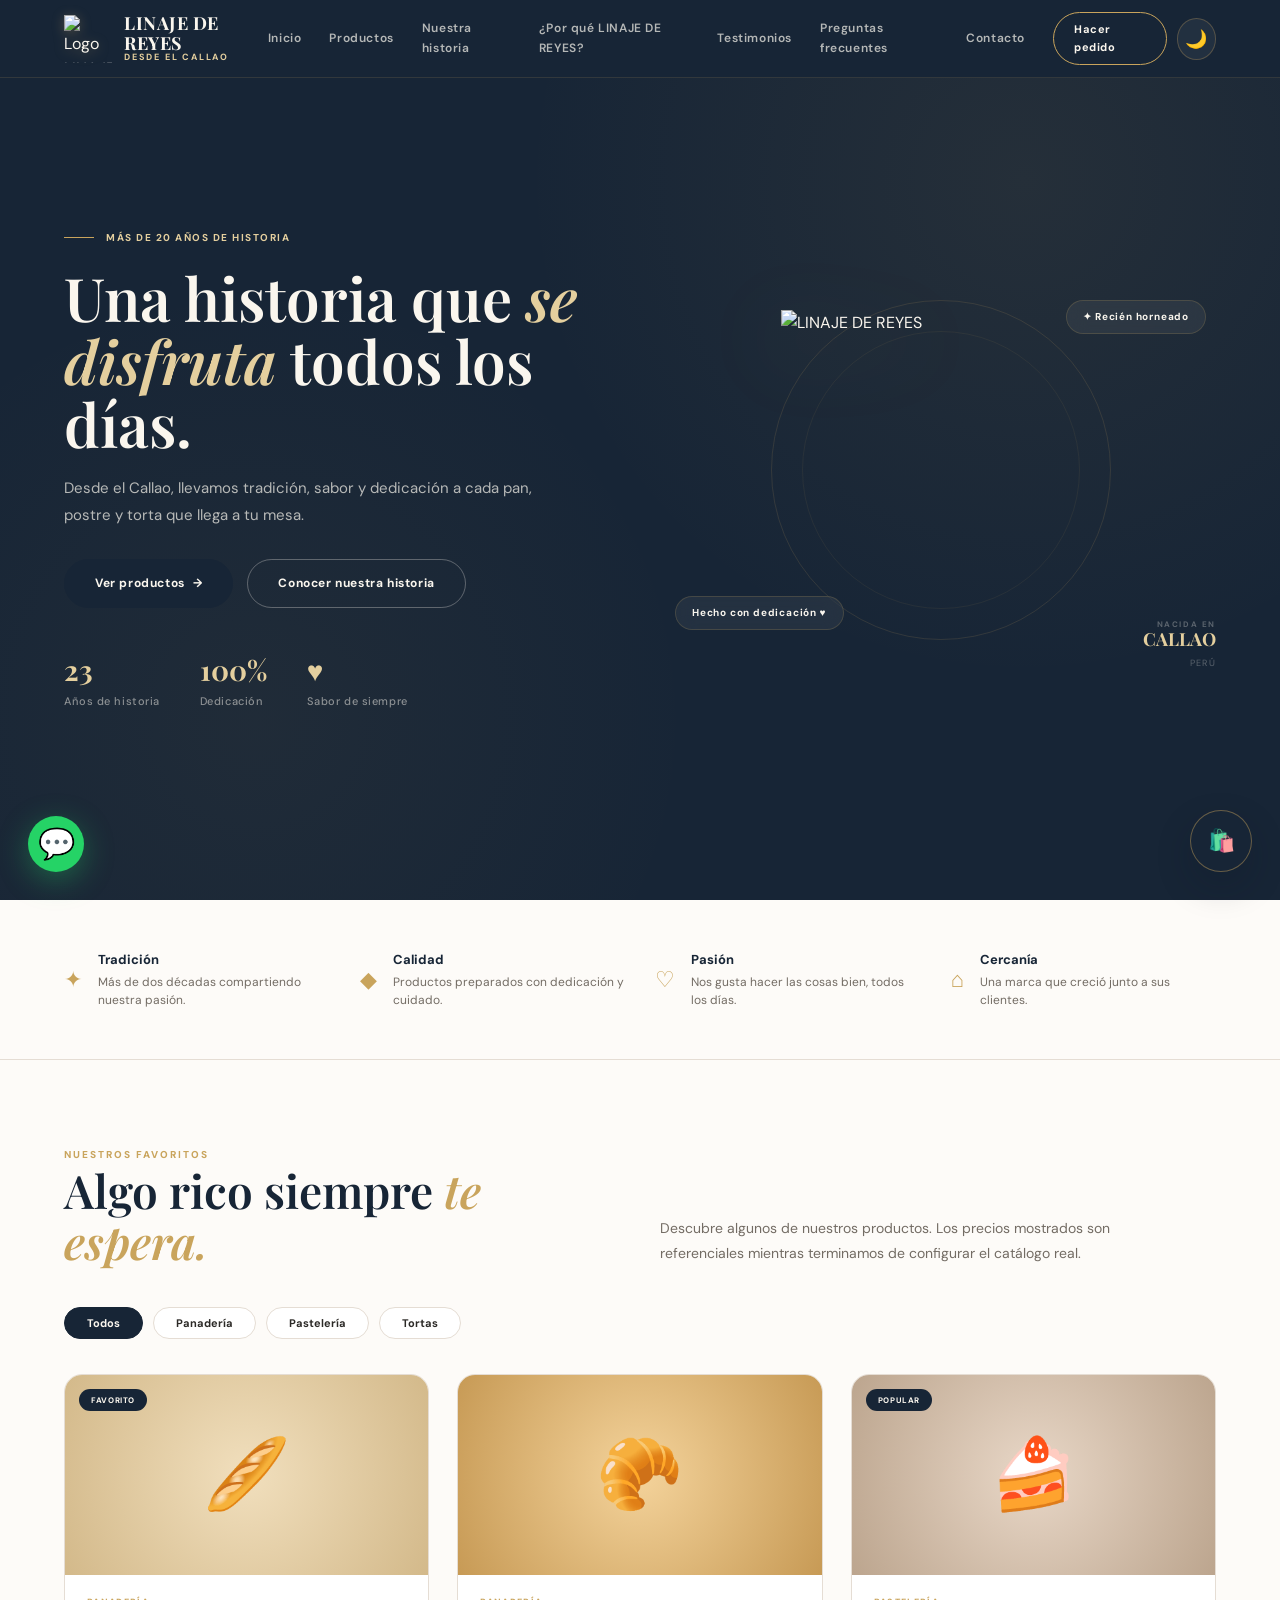
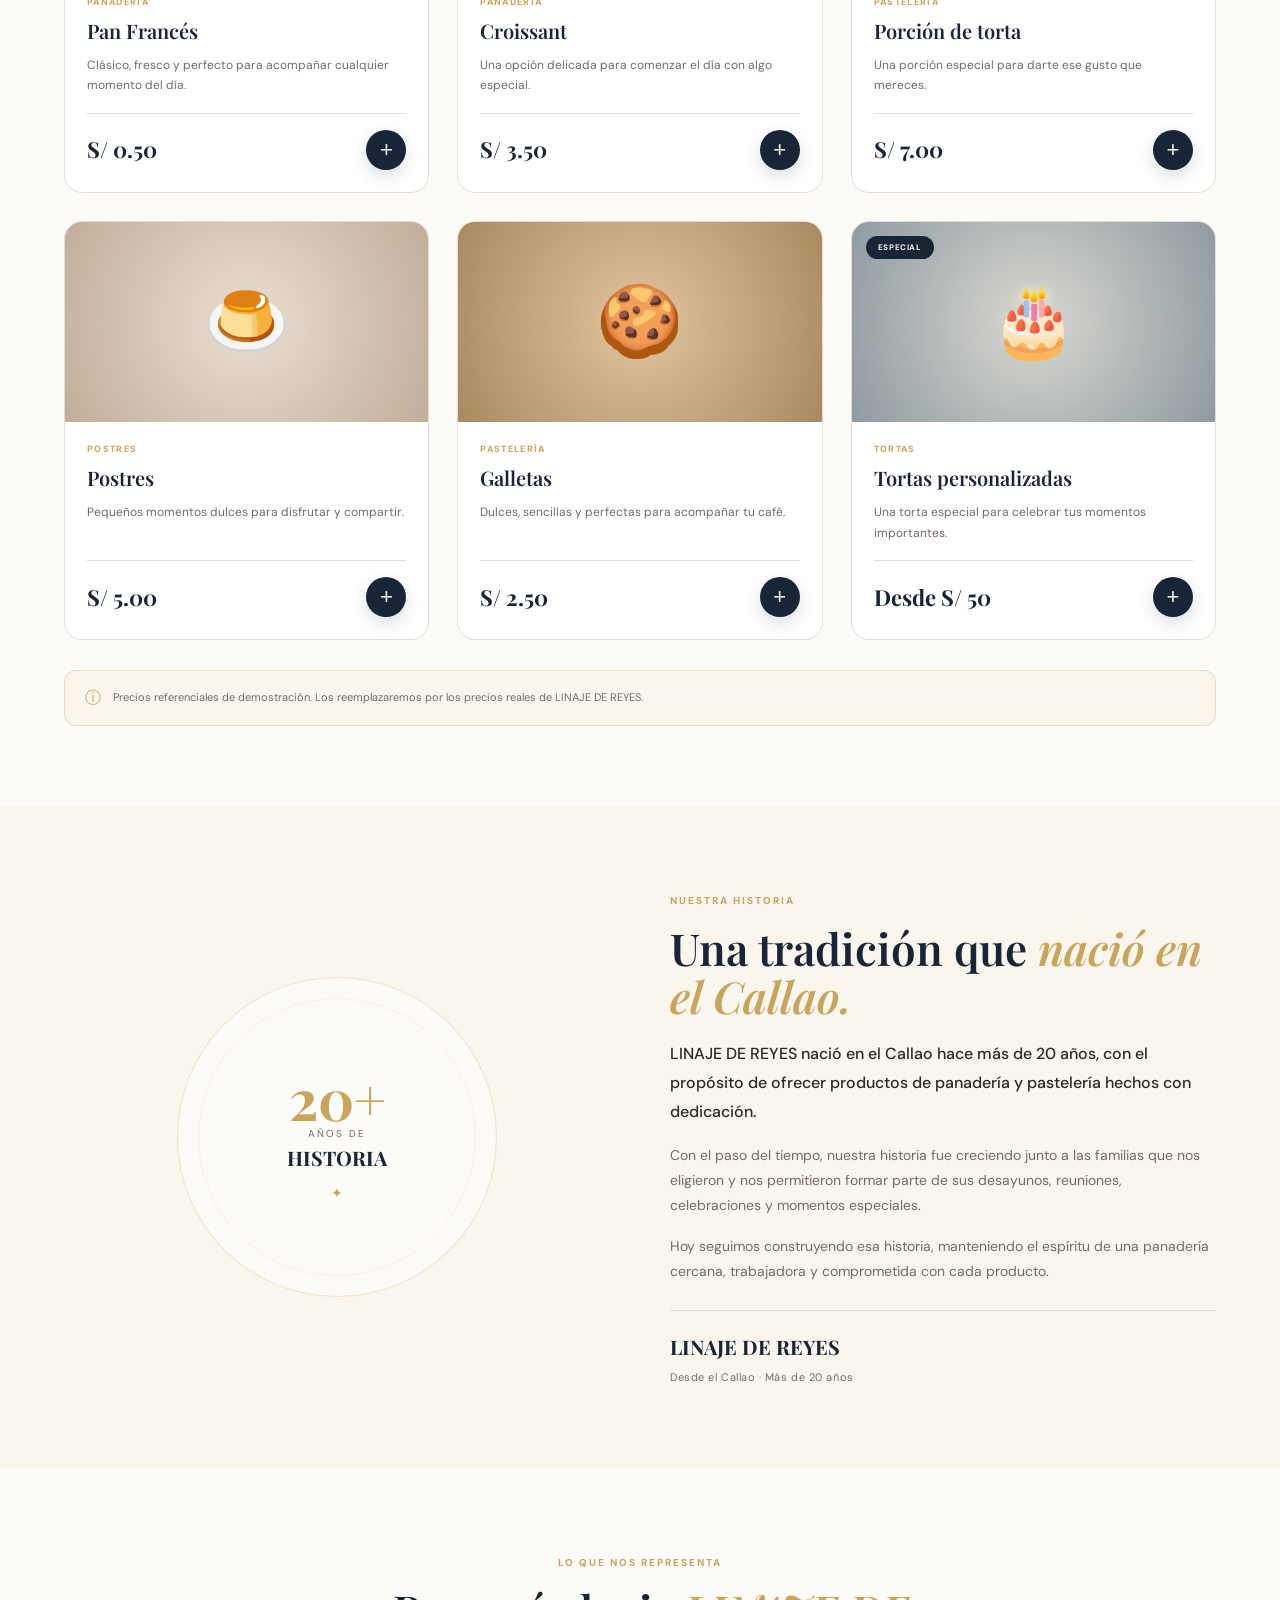
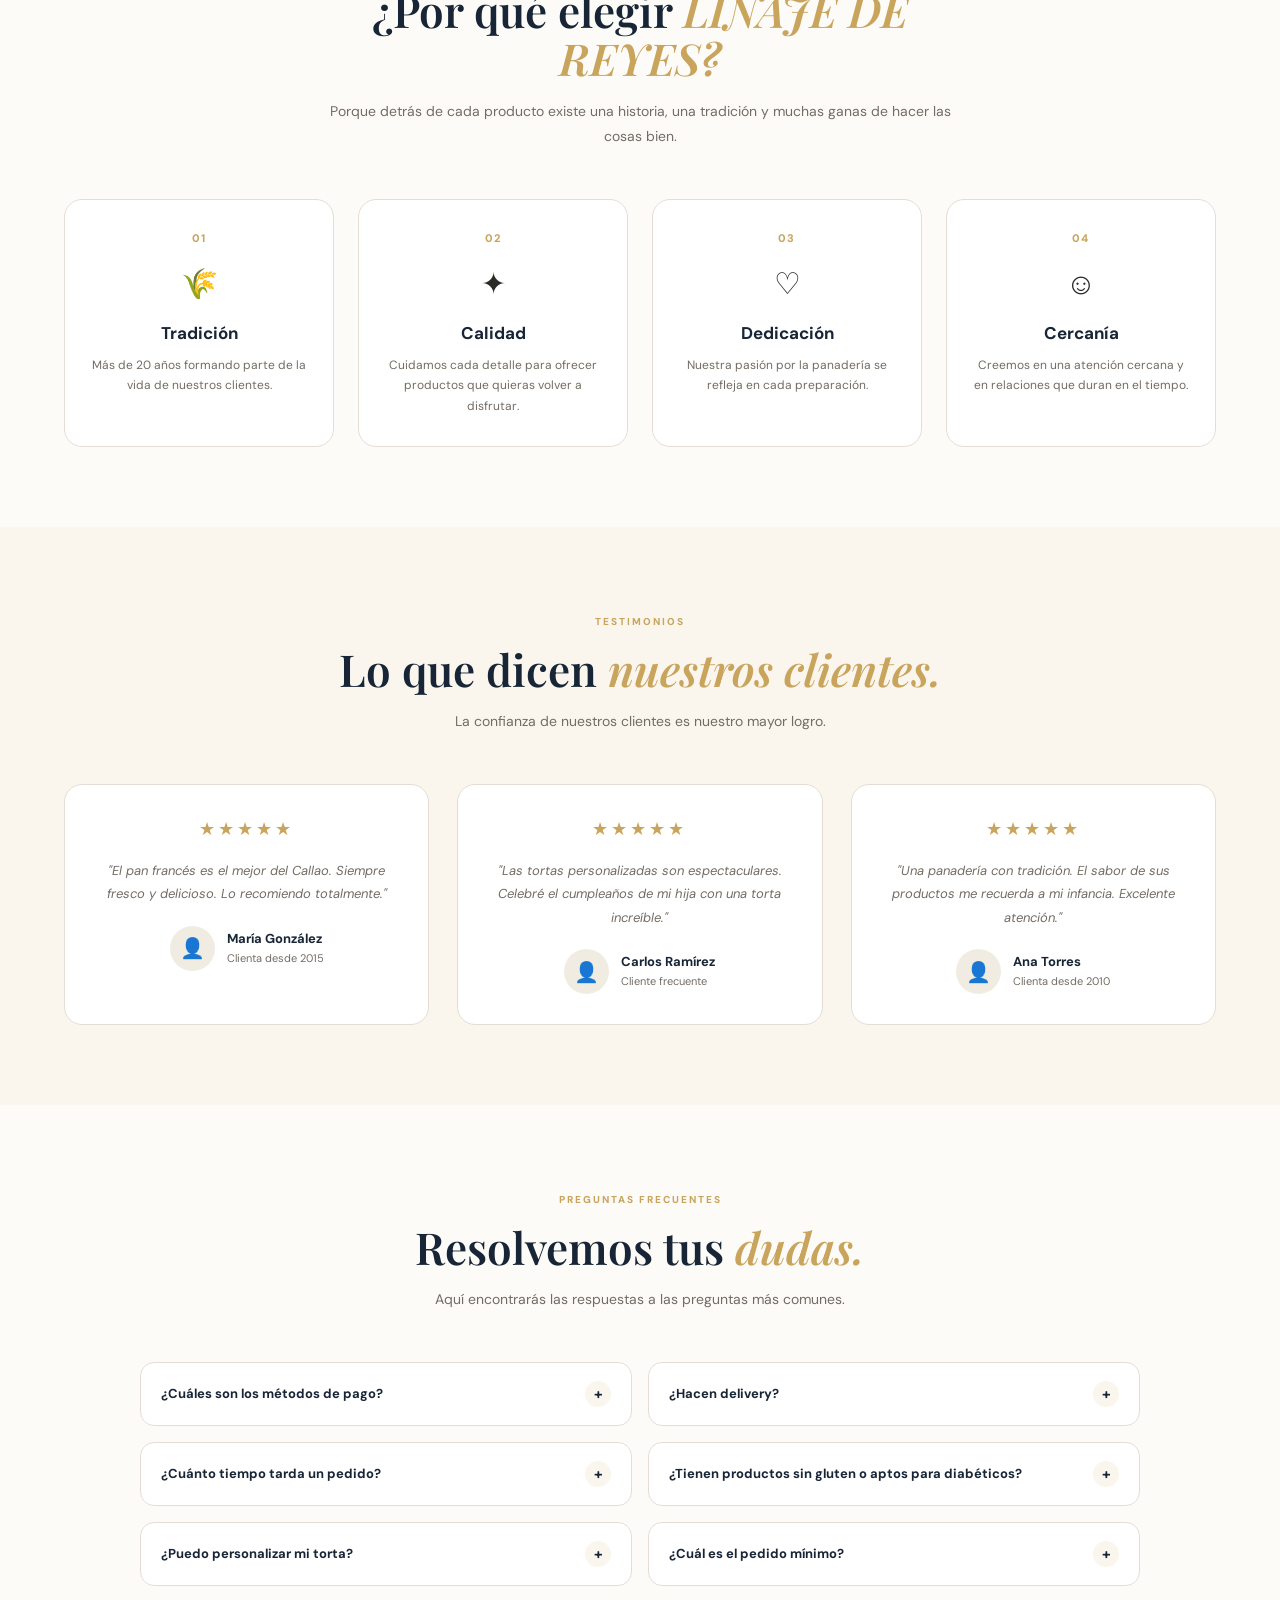
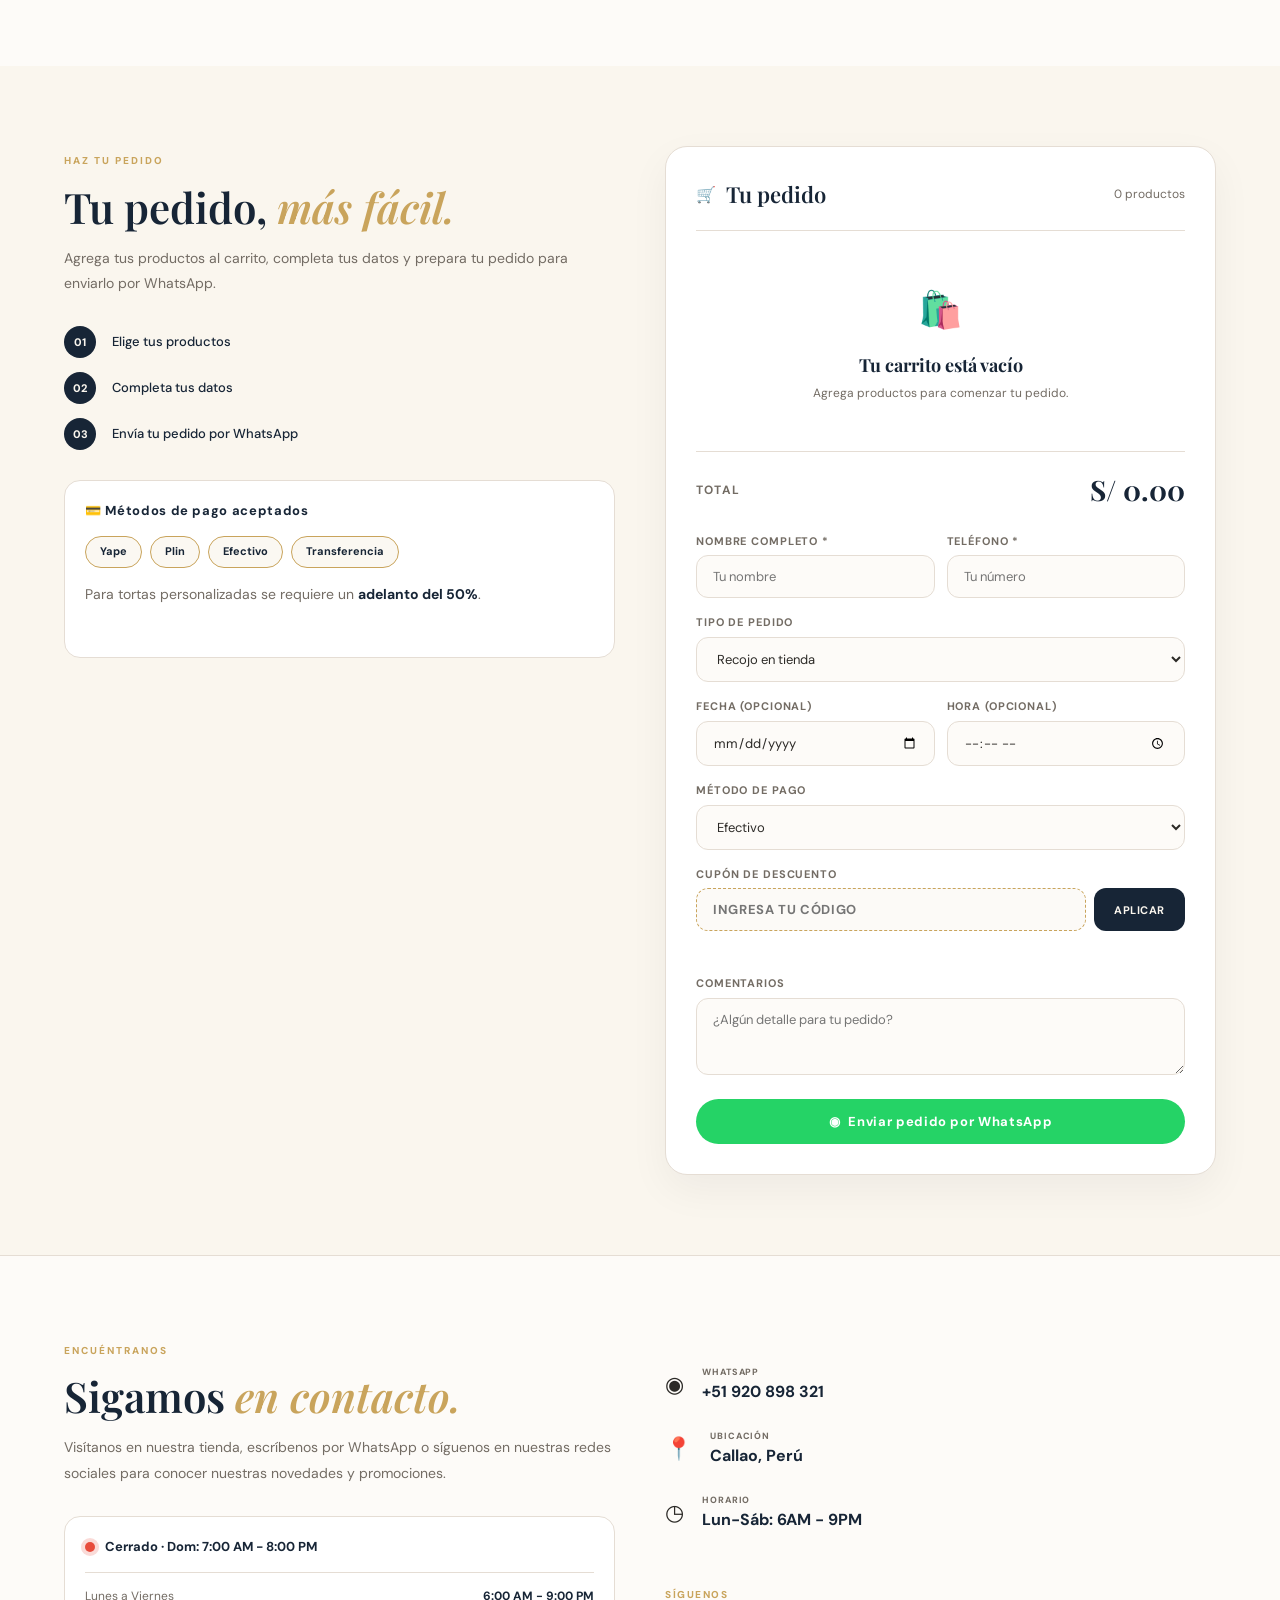
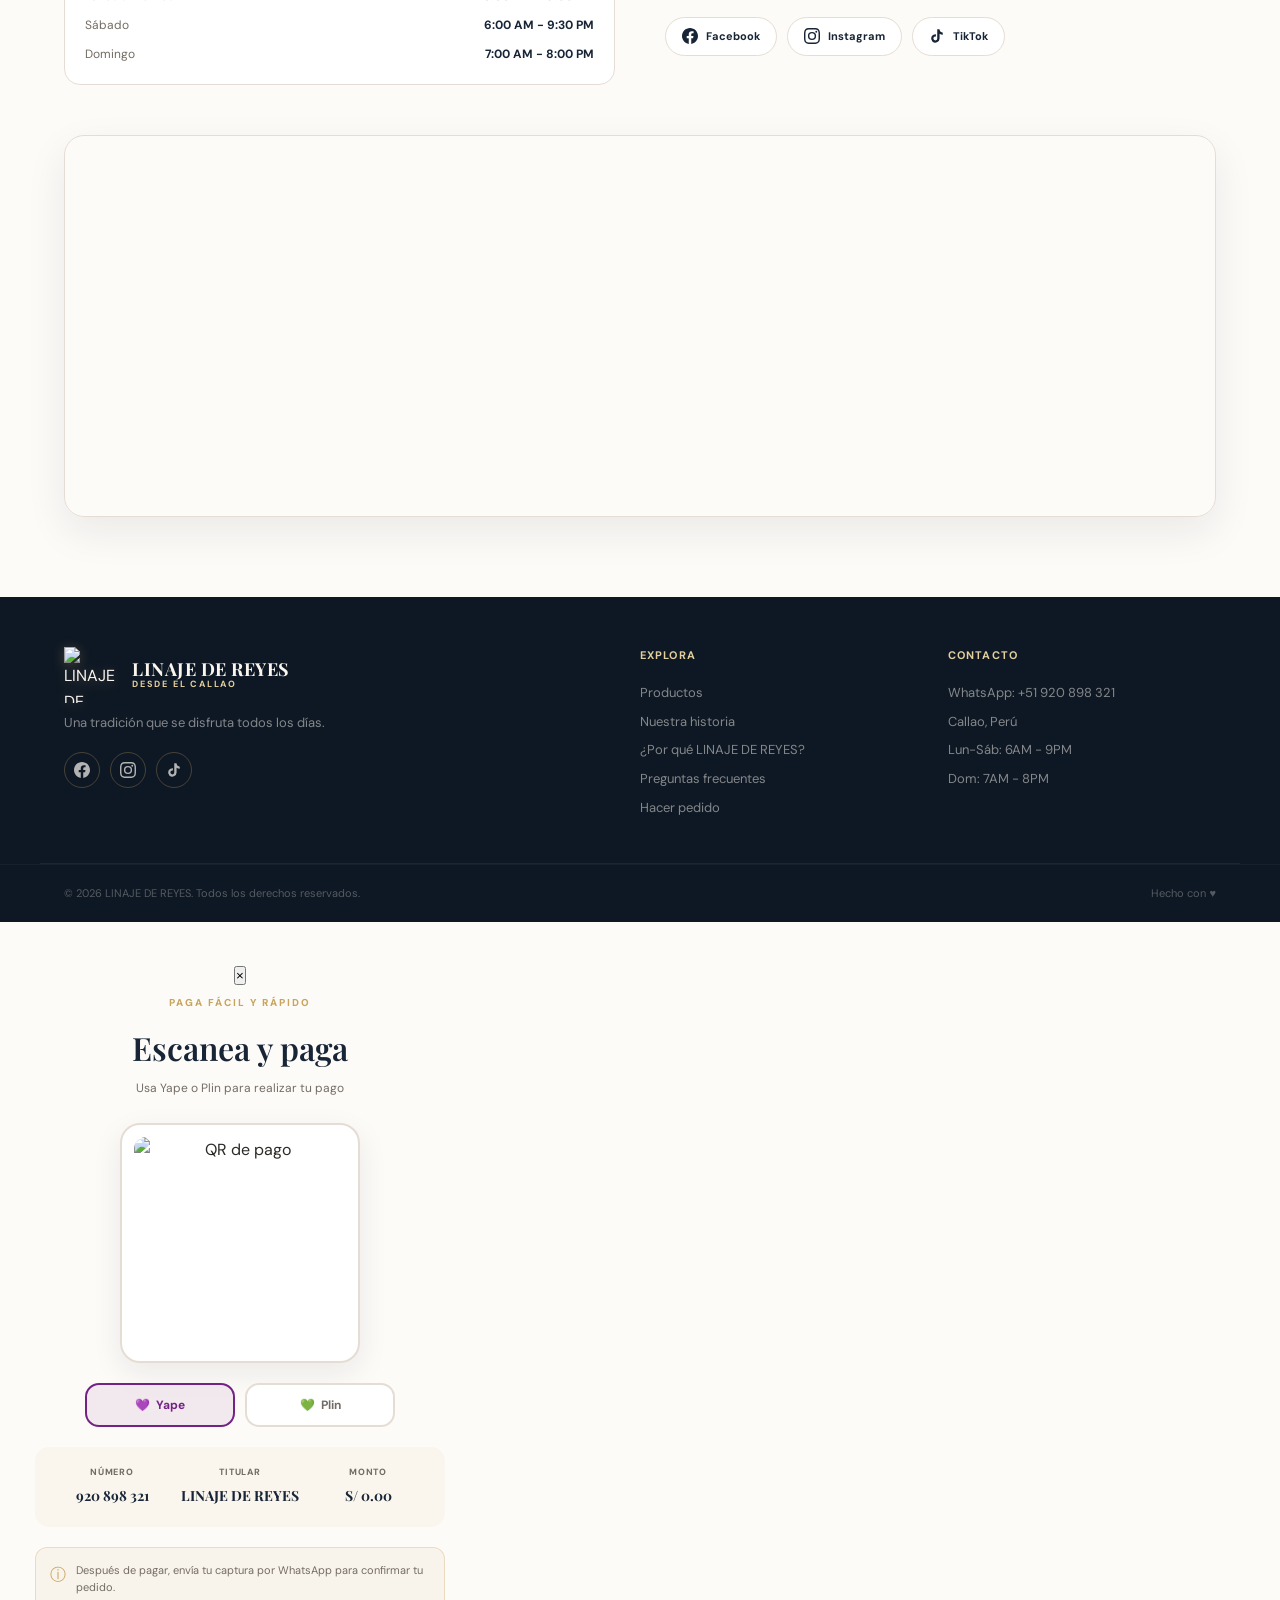
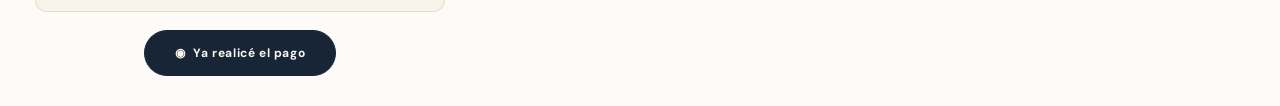
==== commit e4276e14: "version 2" ====
--- a/index.html
+++ b/index.html
@@ -4,22 +4,31 @@
     <meta charset="UTF-8">
     <meta name="viewport" content="width=device-width, initial-scale=1.0">
 
-    <title>LINAJE DE REYES | Panadería & Pastelería</title>
-
+    <title>LINAJE DE REYES | Panadería & Pastelería en el Callao</title>
     <meta name="description" content="LINAJE DE REYES, panadería y pastelería con más de 20 años de historia. Una tradición que nació en el Callao.">
 
     <!-- SEO -->
     <meta name="robots" content="index, follow">
     <meta name="language" content="Spanish">
+    <meta name="author" content="LINAJE DE REYES">
     <meta property="og:title" content="LINAJE DE REYES | Panadería & Pastelería">
     <meta property="og:description" content="Una tradición que nació en el Callao. Más de 20 años de historia.">
     <meta property="og:type" content="website">
-    <meta property="og:url" content="https://tusitio.com">
+    <meta property="og:url" content="https://richi2002.github.io/linaje-de-reyes/">
+    <meta property="og:image" content="https://richi2002.github.io/linaje-de-reyes/logo.png">
+    <meta property="og:locale" content="es_PE">
     <meta name="twitter:card" content="summary_large_image">
-    <link rel="canonical" href="https://tusitio.com">
+    <meta name="twitter:title" content="LINAJE DE REYES | Panadería & Pastelería">
+    <meta name="twitter:description" content="Una tradición que nació en el Callao.">
+    <meta name="twitter:image" content="https://richi2002.github.io/linaje-de-reyes/logo.png">
+    <link rel="canonical" href="https://richi2002.github.io/linaje-de-reyes/">
+
+    <!-- FAVICON -->
+    <link rel="icon" type="image/png" href="./logo.png">
+    <link rel="apple-touch-icon" href="./logo.png">
 
     <!-- PWA -->
-    <link rel="manifest" href="manifest.json">
+    <link rel="manifest" href="./manifest.json">
     <meta name="theme-color" content="#172536">
     <meta name="apple-mobile-web-app-capable" content="yes">
     <meta name="apple-mobile-web-app-status-bar-style" content="black-translucent">
@@ -29,29 +38,27 @@
     <link rel="preconnect" href="https://fonts.gstatic.com" crossorigin>
     <link href="https://fonts.googleapis.com/css2?family=DM+Sans:wght@400;500;600;700&family=Playfair+Display:wght@500;600;700&display=swap" rel="stylesheet">
 
-    <link rel="stylesheet" href="style.css">
+    <link rel="stylesheet" href="./style.css">
 </head>
 <body>
 
 <!-- ================= WHATSAPP FLOTANTE ================= -->
-<a href="https://wa.me/920898321" class="whatsapp-float" target="_blank" rel="noopener noreferrer" aria-label="Contactar por WhatsApp">
-    💬
-</a>
+<a href="https://wa.me/920898321" class="whatsapp-float" target="_blank" rel="noopener noreferrer" aria-label="Contactar por WhatsApp">💬</a>
 
 <!-- ================= HEADER ================= -->
 <header class="header" id="inicio">
     <div class="container nav-container">
-        <a href="#inicio" class="logo">
-            <span class="logo-icon">🥖</span>
+        <a href="./index.html" class="logo" aria-label="LINAJE DE REYES - Inicio">
+            <img src="./logo.png" alt="Logo LINAJE DE REYES" class="logo-img" width="48" height="48">
             <span class="logo-text">
                 <strong>LINAJE DE REYES</strong>
                 <small>DESDE EL CALLAO</small>
             </span>
         </a>
 
-        <nav class="nav" id="nav">
-            <a href="index.html">Inicio</a>
-            <a href="catalogo.html">Productos</a>
+        <nav class="nav" id="nav" aria-label="Navegación principal">
+            <a href="./index.html">Inicio</a>
+            <a href="./catalogo.html">Productos</a>
             <a href="#historia">Nuestra historia</a>
             <a href="#nosotros">¿Por qué LINAJE DE REYES?</a>
             <a href="#testimonios">Testimonios</a>
@@ -88,40 +95,28 @@
                 a cada pan, postre y torta que llega a tu mesa.
             </p>
             <div class="hero-buttons">
-                <a href="catalogo.html" class="btn btn-primary">
-                    Ver productos
-                    <span>→</span>
+                <a href="./catalogo.html" class="btn btn-primary">
+                    Ver productos <span>→</span>
                 </a>
                 <a href="#historia" class="btn btn-secondary">
                     Conocer nuestra historia
                 </a>
             </div>
             <div class="hero-stats">
-                <div>
-                    <strong>23</strong>
-                    <span>Años de historia</span>
-                </div>
-                <div>
-                    <strong>100%</strong>
-                    <span>Dedicación</span>
-                </div>
-                <div>
-                    <strong>♥</strong>
-                    <span>Sabor de siempre</span>
-                </div>
+                <div><strong>23</strong><span>Años de historia</span></div>
+                <div><strong>100%</strong><span>Dedicación</span></div>
+                <div><strong>♥</strong><span>Sabor de siempre</span></div>
             </div>
         </div>
 
         <div class="hero-art">
             <div class="hero-circle"></div>
-            <div class="bread-main">🥖</div>
+            <img src="./logo.png" alt="LINAJE DE REYES" class="hero-logo">
             <div class="hero-label label-top">
-                <span>✦</span>
-                Recién horneado
+                <span>✦</span> Recién horneado
             </div>
             <div class="hero-label label-bottom">
-                Hecho con dedicación
-                <span>♥</span>
+                Hecho con dedicación <span>♥</span>
             </div>
             <div class="hero-origin">
                 <small>NACIDA EN</small>
@@ -137,31 +132,19 @@
     <div class="container benefits-grid">
         <article class="benefit">
             <div class="benefit-icon">✦</div>
-            <div>
-                <h3>Tradición</h3>
-                <p>Más de dos décadas compartiendo nuestra pasión.</p>
-            </div>
+            <div><h3>Tradición</h3><p>Más de dos décadas compartiendo nuestra pasión.</p></div>
         </article>
         <article class="benefit">
             <div class="benefit-icon">◆</div>
-            <div>
-                <h3>Calidad</h3>
-                <p>Productos preparados con dedicación y cuidado.</p>
-            </div>
+            <div><h3>Calidad</h3><p>Productos preparados con dedicación y cuidado.</p></div>
         </article>
         <article class="benefit">
             <div class="benefit-icon">♡</div>
-            <div>
-                <h3>Pasión</h3>
-                <p>Nos gusta hacer las cosas bien, todos los días.</p>
-            </div>
+            <div><h3>Pasión</h3><p>Nos gusta hacer las cosas bien, todos los días.</p></div>
         </article>
         <article class="benefit">
             <div class="benefit-icon">⌂</div>
-            <div>
-                <h3>Cercanía</h3>
-                <p>Una marca que creció junto a sus clientes.</p>
-            </div>
+            <div><h3>Cercanía</h3><p>Una marca que creció junto a sus clientes.</p></div>
         </article>
     </div>
 </section>
@@ -172,10 +155,7 @@
         <div class="section-heading">
             <div>
                 <span class="section-eyebrow">NUESTROS FAVORITOS</span>
-                <h2>
-                    Algo rico siempre
-                    <em>te espera.</em>
-                </h2>
+                <h2>Algo rico siempre <em>te espera.</em></h2>
             </div>
             <p>
                 Descubre algunos de nuestros productos.
@@ -204,22 +184,20 @@
                     <p>Clásico, fresco y perfecto para acompañar cualquier momento del día.</p>
                     <div class="product-bottom">
                         <strong>S/ 0.50</strong>
-                        <button class="add-btn" onclick="agregarAlCarrito('Pan Francés', 0.50)">+</button>
+                        <button class="add-btn" onclick="agregarAlCarrito('Pan Francés', 0.50)" aria-label="Agregar Pan Francés">+</button>
                     </div>
                 </div>
             </article>
 
             <article class="product-card" data-category="panaderia">
-                <div class="product-image croissant-bg">
-                    <span>🥐</span>
-                </div>
+                <div class="product-image croissant-bg"><span>🥐</span></div>
                 <div class="product-info">
                     <span class="product-category">PANADERÍA</span>
                     <h3>Croissant</h3>
                     <p>Una opción delicada para comenzar el día con algo especial.</p>
                     <div class="product-bottom">
                         <strong>S/ 3.50</strong>
-                        <button class="add-btn" onclick="agregarAlCarrito('Croissant', 3.50)">+</button>
+                        <button class="add-btn" onclick="agregarAlCarrito('Croissant', 3.50)" aria-label="Agregar Croissant">+</button>
                     </div>
                 </div>
             </article>
@@ -235,37 +213,33 @@
                     <p>Una porción especial para darte ese gusto que mereces.</p>
                     <div class="product-bottom">
                         <strong>S/ 7.00</strong>
-                        <button class="add-btn" onclick="agregarAlCarrito('Porción de torta', 7.00)">+</button>
+                        <button class="add-btn" onclick="agregarAlCarrito('Porción de torta', 7.00)" aria-label="Agregar Porción de torta">+</button>
                     </div>
                 </div>
             </article>
 
             <article class="product-card" data-category="pasteleria">
-                <div class="product-image dessert-bg">
-                    <span>🍮</span>
-                </div>
+                <div class="product-image dessert-bg"><span>🍮</span></div>
                 <div class="product-info">
                     <span class="product-category">POSTRES</span>
                     <h3>Postres</h3>
                     <p>Pequeños momentos dulces para disfrutar y compartir.</p>
                     <div class="product-bottom">
                         <strong>S/ 5.00</strong>
-                        <button class="add-btn" onclick="agregarAlCarrito('Postres', 5.00)">+</button>
+                        <button class="add-btn" onclick="agregarAlCarrito('Postres', 5.00)" aria-label="Agregar Postres">+</button>
                     </div>
                 </div>
             </article>
 
             <article class="product-card" data-category="pasteleria">
-                <div class="product-image cookie-bg">
-                    <span>🍪</span>
-                </div>
+                <div class="product-image cookie-bg"><span>🍪</span></div>
                 <div class="product-info">
                     <span class="product-category">PASTELERÍA</span>
                     <h3>Galletas</h3>
                     <p>Dulces, sencillas y perfectas para acompañar tu café.</p>
                     <div class="product-bottom">
                         <strong>S/ 2.50</strong>
-                        <button class="add-btn" onclick="agregarAlCarrito('Galletas', 2.50)">+</button>
+                        <button class="add-btn" onclick="agregarAlCarrito('Galletas', 2.50)" aria-label="Agregar Galletas">+</button>
                     </div>
                 </div>
             </article>
@@ -281,7 +255,7 @@
                     <p>Una torta especial para celebrar tus momentos importantes.</p>
                     <div class="product-bottom">
                         <strong>Desde S/ 50</strong>
-                        <button class="add-btn" onclick="agregarAlCarrito('Torta personalizada', 50)">+</button>
+                        <button class="add-btn" onclick="agregarAlCarrito('Torta personalizada', 50)" aria-label="Agregar Torta personalizada">+</button>
                     </div>
                 </div>
             </article>
@@ -309,10 +283,7 @@
         </div>
         <div class="history-content">
             <span class="section-eyebrow">NUESTRA HISTORIA</span>
-            <h2>
-                Una tradición que
-                <em>nació en el Callao.</em>
-            </h2>
+            <h2>Una tradición que <em>nació en el Callao.</em></h2>
             <p class="history-lead">
                 LINAJE DE REYES nació en el Callao hace más de 20 años,
                 con el propósito de ofrecer productos de panadería
@@ -342,14 +313,8 @@
     <div class="container">
         <div class="center-heading">
             <span class="section-eyebrow">LO QUE NOS REPRESENTA</span>
-            <h2>
-                ¿Por qué elegir
-                <em>LINAJE DE REYES?</em>
-            </h2>
-            <p>
-                Porque detrás de cada producto existe una historia,
-                una tradición y muchas ganas de hacer las cosas bien.
-            </p>
+            <h2>¿Por qué elegir <em>LINAJE DE REYES?</em></h2>
+            <p>Porque detrás de cada producto existe una historia, una tradición y muchas ganas de hacer las cosas bien.</p>
         </div>
         <div class="why-grid">
             <article class="why-card">
@@ -385,10 +350,7 @@
     <div class="container">
         <div class="center-heading">
             <span class="section-eyebrow">TESTIMONIOS</span>
-            <h2>
-                Lo que dicen
-                <em>nuestros clientes.</em>
-            </h2>
+            <h2>Lo que dicen <em>nuestros clientes.</em></h2>
             <p>La confianza de nuestros clientes es nuestro mayor logro.</p>
         </div>
 
@@ -437,59 +399,38 @@
     <div class="container">
         <div class="center-heading">
             <span class="section-eyebrow">PREGUNTAS FRECUENTES</span>
-            <h2>
-                Resolvemos tus
-                <em>dudas.</em>
-            </h2>
+            <h2>Resolvemos tus <em>dudas.</em></h2>
             <p>Aquí encontrarás las respuestas a las preguntas más comunes.</p>
         </div>
 
         <div class="faq-grid">
             <details class="faq-item">
-                <summary>
-                    <span>¿Cuáles son los métodos de pago?</span>
-                    <span class="faq-icon">+</span>
-                </summary>
+                <summary><span>¿Cuáles son los métodos de pago?</span><span class="faq-icon">+</span></summary>
                 <p>Aceptamos <strong>efectivo, Yape, Plin y transferencia bancaria</strong>. Para tortas personalizadas solicitamos un adelanto del 50% para confirmar el pedido.</p>
             </details>
 
             <details class="faq-item">
-                <summary>
-                    <span>¿Hacen delivery?</span>
-                    <span class="faq-icon">+</span>
-                </summary>
+                <summary><span>¿Hacen delivery?</span><span class="faq-icon">+</span></summary>
                 <p>Sí, ofrecemos servicio de delivery dentro del Callao y zonas cercanas. El costo de envío se coordina por WhatsApp según la ubicación.</p>
             </details>
 
             <details class="faq-item">
-                <summary>
-                    <span>¿Cuánto tiempo tarda un pedido?</span>
-                    <span class="faq-icon">+</span>
-                </summary>
+                <summary><span>¿Cuánto tiempo tarda un pedido?</span><span class="faq-icon">+</span></summary>
                 <p>Los pedidos de panadería y pastelería son casi inmediatos. Las <strong>tortas personalizadas requieren 48 horas de anticipación</strong>.</p>
             </details>
 
             <details class="faq-item">
-                <summary>
-                    <span>¿Tienen productos sin gluten o aptos para diabéticos?</span>
-                    <span class="faq-icon">+</span>
-                </summary>
+                <summary><span>¿Tienen productos sin gluten o aptos para diabéticos?</span><span class="faq-icon">+</span></summary>
                 <p>Por el momento no contamos con línea específica sin gluten. Si tienes alguna necesidad especial, <strong>consúltanos por WhatsApp</strong> y veremos cómo podemos ayudarte.</p>
             </details>
 
             <details class="faq-item">
-                <summary>
-                    <span>¿Puedo personalizar mi torta?</span>
-                    <span class="faq-icon">+</span>
-                </summary>
+                <summary><span>¿Puedo personalizar mi torta?</span><span class="faq-icon">+</span></summary>
                 <p>¡Claro! Diseñamos tortas personalizadas para cumpleaños, bodas, bautizos y más. Envíanos tu idea por WhatsApp y te cotizamos sin compromiso.</p>
             </details>
 
             <details class="faq-item">
-                <summary>
-                    <span>¿Cuál es el pedido mínimo?</span>
-                    <span class="faq-icon">+</span>
-                </summary>
+                <summary><span>¿Cuál es el pedido mínimo?</span><span class="faq-icon">+</span></summary>
                 <p>El pedido mínimo para delivery es de <strong>S/ 10.00</strong>. Para recojo en tienda no hay mínimo.</p>
             </details>
         </div>
@@ -501,14 +442,8 @@
     <div class="container order-grid">
         <div class="order-intro">
             <span class="section-eyebrow">HAZ TU PEDIDO</span>
-            <h2>
-                Tu pedido,
-                <em>más fácil.</em>
-            </h2>
-            <p>
-                Agrega tus productos al carrito, completa tus datos
-                y prepara tu pedido para enviarlo por WhatsApp.
-            </p>
+            <h2>Tu pedido, <em>más fácil.</em></h2>
+            <p>Agrega tus productos al carrito, completa tus datos y prepara tu pedido para enviarlo por WhatsApp.</p>
             <div class="order-steps">
                 <div><strong>01</strong><span>Elige tus productos</span></div>
                 <div><strong>02</strong><span>Completa tus datos</span></div>
@@ -552,7 +487,6 @@
             </div>
 
             <form id="orderForm" onsubmit="enviarPedido(event)">
-
                 <div class="form-row">
                     <div class="form-group">
                         <label for="nombre">Nombre completo *</label>
@@ -608,8 +542,7 @@
                 </div>
 
                 <button type="submit" class="btn whatsapp-btn">
-                    <span>◉</span>
-                    Enviar pedido por WhatsApp
+                    <span>◉</span> Enviar pedido por WhatsApp
                 </button>
             </form>
         </div>
@@ -622,15 +555,8 @@
         <div class="contact-grid">
             <div>
                 <span class="section-eyebrow">ENCUÉNTRANOS</span>
-                <h2>
-                    Sigamos
-                    <em>en contacto.</em>
-                </h2>
-                <p>
-                    Visítanos en nuestra tienda, escríbenos por WhatsApp
-                    o síguenos en nuestras redes sociales para conocer
-                    nuestras novedades y promociones.
-                </p>
+                <h2>Sigamos <em>en contacto.</em></h2>
+                <p>Visítanos en nuestra tienda, escríbenos por WhatsApp o síguenos en nuestras redes sociales para conocer nuestras novedades y promociones.</p>
 
                 <div class="schedule-box" id="scheduleBox">
                     <div class="schedule-status" id="scheduleStatus">
@@ -638,18 +564,9 @@
                         <strong>Verificando horario...</strong>
                     </div>
                     <div class="schedule-list">
-                        <div class="schedule-item">
-                            <span>Lunes a Viernes</span>
-                            <strong>6:00 AM - 9:00 PM</strong>
-                        </div>
-                        <div class="schedule-item">
-                            <span>Sábado</span>
-                            <strong>6:00 AM - 9:30 PM</strong>
-                        </div>
-                        <div class="schedule-item">
-                            <span>Domingo</span>
-                            <strong>7:00 AM - 8:00 PM</strong>
-                        </div>
+                        <div class="schedule-item"><span>Lunes a Viernes</span><strong>6:00 AM - 9:00 PM</strong></div>
+                        <div class="schedule-item"><span>Sábado</span><strong>6:00 AM - 9:30 PM</strong></div>
+                        <div class="schedule-item"><span>Domingo</span><strong>7:00 AM - 8:00 PM</strong></div>
                     </div>
                 </div>
             </div>
@@ -657,26 +574,15 @@
             <div class="contact-info">
                 <a href="https://wa.me/920898321" target="_blank" rel="noopener noreferrer" class="contact-item contact-link">
                     <span>◉</span>
-                    <div>
-                        <small>WHATSAPP</small>
-                        <strong>+51 920 898 321</strong>
-                    </div>
+                    <div><small>WHATSAPP</small><strong>+51 920 898 321</strong></div>
                 </a>
-
                 <div class="contact-item">
                     <span>📍</span>
-                    <div>
-                        <small>UBICACIÓN</small>
-                        <strong>Callao, Perú</strong>
-                    </div>
-                </div>
-
+                    <div><small>UBICACIÓN</small><strong>Callao, Perú</strong></div>
+                </div>
                 <div class="contact-item">
                     <span>◷</span>
-                    <div>
-                        <small>HORARIO</small>
-                        <strong>Lun-Sáb: 6AM - 9PM</strong>
-                    </div>
+                    <div><small>HORARIO</small><strong>Lun-Sáb: 6AM - 9PM</strong></div>
                 </div>
 
                 <div class="social-links">
@@ -702,14 +608,8 @@
         <div class="map-container">
             <iframe
                 src="https://www.google.com/maps/embed?pb=!1m18!1m12!1m3!1d3901.794854851784!2d-77.11821!3d-12.05691!2m3!1f0!2f0!3f0!3m2!1i1024!2i768!4f13.1!3m3!1m2!1s0x0%3A0x0!2zMTLCsDAzJzI0LjkiUyA3N8KwMDcnMDUuNiJX!5e0!3m2!1ses!2spe!4v1234567890"
-                width="100%"
-                height="380"
-                style="border:0;"
-                allowfullscreen=""
-                loading="lazy"
-                referrerpolicy="no-referrer-when-downgrade"
-                title="Ubicación LINAJE DE REYES"
-            ></iframe>
+                width="100%" height="380" style="border:0;" allowfullscreen="" loading="lazy"
+                referrerpolicy="no-referrer-when-downgrade" title="Ubicación LINAJE DE REYES"></iframe>
         </div>
     </div>
 </section>
@@ -720,7 +620,7 @@
     <div class="container footer-grid">
         <div class="footer-brand">
             <div class="logo footer-logo">
-                <span class="logo-icon">🥖</span>
+                <img src="./logo.png" alt="LINAJE DE REYES" class="logo-img" width="48" height="48">
                 <span class="logo-text">
                     <strong>LINAJE DE REYES</strong>
                     <small>DESDE EL CALLAO</small>
@@ -768,10 +668,10 @@
 </footer>
 
 <!-- ================= MODAL DE PAGO YAPE/PLIN ================= -->
-<div id="paymentModal" class="product-modal">
+<div id="paymentModal" class="product-modal" aria-hidden="true">
     <div class="modal-overlay" onclick="cerrarModalPago()"></div>
     <div class="modal-content payment-modal-content">
-        <button class="modal-close" onclick="cerrarModalPago()">×</button>
+        <button class="modal-close" onclick="cerrarModalPago()" aria-label="Cerrar">×</button>
 
         <div class="payment-header">
             <span class="section-eyebrow">PAGA FÁCIL Y RÁPIDO</span>
@@ -781,7 +681,7 @@
 
         <div class="payment-qr-container">
             <div class="payment-qr">
-                <img src="https://api.qrserver.com/v1/create-qr-code/?size=250x250&data=yape:920898321" alt="QR de pago" id="qrImage">
+                <img src="https://api.qrserver.com/v1/create-qr-code/?size=250x250&data=yape:920898321" alt="QR de pago" id="qrImage" loading="lazy">
             </div>
         </div>
 
@@ -795,18 +695,9 @@
         </div>
 
         <div class="payment-info">
-            <div class="payment-detail">
-                <small>NÚMERO</small>
-                <strong>920 898 321</strong>
-            </div>
-            <div class="payment-detail">
-                <small>TITULAR</small>
-                <strong>LINAJE DE REYES</strong>
-            </div>
-            <div class="payment-detail">
-                <small>MONTO</small>
-                <strong id="paymentAmount">S/ 0.00</strong>
-            </div>
+            <div class="payment-detail"><small>NÚMERO</small><strong>920 898 321</strong></div>
+            <div class="payment-detail"><small>TITULAR</small><strong>LINAJE DE REYES</strong></div>
+            <div class="payment-detail"><small>MONTO</small><strong id="paymentAmount">S/ 0.00</strong></div>
         </div>
 
         <div class="payment-note">
@@ -821,15 +712,15 @@
 </div>
 
 <!-- ================= TOAST ================= -->
-<div id="toast" class="toast">Producto agregado al carrito</div>
+<div id="toast" class="toast" role="status" aria-live="polite">Producto agregado al carrito</div>
 
 <!-- ================= PRELOADER ================= -->
 <div class="preloader">
-    <div class="bread">🥖</div>
+    <img src="./logo.png" alt="Cargando LINAJE DE REYES" class="preloader-logo" width="100" height="100">
     <div class="loader-text">LINAJE DE REYES</div>
 </div>
 
-<script src="script.js"></script>
+<script src="./script.js"></script>
 
 </body>
 </html>
--- a/style.css
+++ b/style.css
@@ -91,16 +91,34 @@
     justify-content: space-between;
 }
 
+
+/* =========================================================
+   LOGO CON IMAGEN
+   ========================================================= */
+
 .logo {
     display: flex;
     align-items: center;
     gap: 12px;
     color: var(--cream);
     text-decoration: none;
-}
-
-.logo-icon {
-    font-size: 28px;
+    transition: transform 0.25s ease;
+}
+
+.logo:hover {
+    transform: scale(1.02);
+}
+
+.logo-img {
+    width: 48px;
+    height: 48px;
+    object-fit: contain;
+    filter: drop-shadow(0 2px 6px rgba(201, 164, 92, 0.3));
+    transition: all 0.25s ease;
+}
+
+.logo:hover .logo-img {
+    filter: drop-shadow(0 4px 12px rgba(201, 164, 92, 0.5));
 }
 
 .logo-text {
@@ -114,6 +132,7 @@
     font-size: 18px;
     font-weight: 700;
     letter-spacing: 0.5px;
+    color: var(--cream);
 }
 
 .logo-text small {
@@ -192,6 +211,33 @@
     cursor: pointer;
     padding: 4px 8px;
     line-height: 1;
+}
+
+
+/* =========================================================
+   BOTÓN DE TEMA
+   ========================================================= */
+
+.theme-toggle {
+    width: 42px;
+    height: 42px;
+    border: 1px solid rgba(201, 164, 92, 0.3);
+    border-radius: 50%;
+    background: rgba(255, 255, 255, 0.05);
+    color: var(--cream);
+    font-size: 18px;
+    cursor: pointer;
+    display: flex;
+    align-items: center;
+    justify-content: center;
+    transition: all 0.25s ease;
+    margin-left: 10px;
+}
+
+.theme-toggle:hover {
+    background: rgba(201, 164, 92, 0.15);
+    transform: rotate(20deg) scale(1.05);
+    border-color: var(--champagne);
 }
 
 
@@ -398,11 +444,14 @@
     }
 }
 
-.bread-main {
-    font-size: 130px;
-    line-height: 1;
-    filter: drop-shadow(0 20px 40px rgba(0, 0, 0, 0.3));
+.hero-logo {
+    width: 320px;
+    height: 320px;
+    object-fit: contain;
     animation: float 5s ease-in-out infinite;
+    filter: drop-shadow(0 20px 40px rgba(201, 164, 92, 0.35));
+    position: relative;
+    z-index: 2;
 }
 
 @keyframes float {
@@ -933,6 +982,171 @@
 
 
 /* =========================================================
+   TESTIMONIOS
+   ========================================================= */
+
+.testimonials-section {
+    padding: 80px 0;
+    background: var(--cream);
+}
+
+.testimonials-grid {
+    display: grid;
+    grid-template-columns: repeat(3, 1fr);
+    gap: 28px;
+    margin-top: 40px;
+}
+
+.testimonial-card {
+    background: var(--white);
+    padding: 30px;
+    border-radius: 18px;
+    border: 1px solid var(--border);
+    text-align: center;
+    transition: all 0.3s ease;
+}
+
+.testimonial-card:hover {
+    transform: translateY(-6px);
+    border-color: rgba(201, 164, 92, 0.3);
+    box-shadow: 0 15px 35px rgba(14, 24, 36, 0.06);
+}
+
+.testimonial-stars {
+    color: var(--champagne);
+    font-size: 18px;
+    margin-bottom: 15px;
+    letter-spacing: 3px;
+}
+
+.testimonial-card p {
+    color: var(--text-light);
+    font-size: 13px;
+    line-height: 1.8;
+    margin-bottom: 20px;
+    font-style: italic;
+}
+
+.testimonial-author {
+    display: flex;
+    align-items: center;
+    justify-content: center;
+    gap: 12px;
+}
+
+.testimonial-avatar {
+    width: 45px;
+    height: 45px;
+    border-radius: 50%;
+    background: var(--cream-dark);
+    display: flex;
+    align-items: center;
+    justify-content: center;
+    font-size: 20px;
+}
+
+.testimonial-author strong {
+    display: block;
+    color: var(--navy);
+    font-size: 13px;
+    text-align: left;
+}
+
+.testimonial-author small {
+    display: block;
+    color: var(--text-light);
+    font-size: 11px;
+    text-align: left;
+}
+
+
+/* =========================================================
+   FAQ
+   ========================================================= */
+
+.faq-section {
+    background: var(--cream-light);
+    padding: 80px 0;
+}
+
+.faq-grid {
+    display: grid;
+    grid-template-columns: repeat(2, 1fr);
+    gap: 16px;
+    max-width: 1000px;
+    margin: 0 auto;
+}
+
+.faq-item {
+    background: var(--white);
+    border: 1px solid var(--border);
+    border-radius: 14px;
+    overflow: hidden;
+    transition: all 0.25s ease;
+}
+
+.faq-item[open] {
+    border-color: rgba(201, 164, 92, 0.4);
+    box-shadow: 0 10px 25px rgba(14, 24, 36, 0.06);
+}
+
+.faq-item summary {
+    display: flex;
+    align-items: center;
+    justify-content: space-between;
+    gap: 12px;
+    padding: 18px 20px;
+    cursor: pointer;
+    list-style: none;
+    color: var(--navy);
+    font-size: 13px;
+    font-weight: 700;
+    line-height: 1.4;
+    transition: color 0.2s ease;
+}
+
+.faq-item summary::-webkit-details-marker {
+    display: none;
+}
+
+.faq-item summary:hover {
+    color: var(--champagne);
+}
+
+.faq-icon {
+    width: 26px;
+    height: 26px;
+    flex-shrink: 0;
+    display: grid;
+    place-items: center;
+    border-radius: 50%;
+    background: var(--cream);
+    color: var(--navy);
+    font-size: 15px;
+    font-weight: 700;
+    transition: all 0.3s ease;
+}
+
+.faq-item[open] .faq-icon {
+    background: var(--champagne);
+    color: var(--white);
+    transform: rotate(45deg);
+}
+
+.faq-item p {
+    margin: 0;
+    padding: 0 20px 20px;
+    color: var(--text-light);
+    font-size: 12.5px;
+    line-height: 1.75;
+}
+
+.faq-item p strong {
+    color: var(--navy);
+}
+
+
+/* =========================================================
    PEDIDO
    ========================================================= */
 
@@ -997,6 +1211,50 @@
 .order-steps span {
     font-size: 13px;
     font-weight: 500;
+    color: var(--navy);
+}
+
+.order-info-box {
+    margin-top: 30px;
+    padding: 20px;
+    background: var(--white);
+    border: 1px solid var(--border);
+    border-radius: 16px;
+}
+
+.order-info-box h4 {
+    margin: 0 0 14px;
+    color: var(--navy);
+    font-size: 13px;
+    font-weight: 700;
+    letter-spacing: 0.05em;
+}
+
+.payment-methods {
+    display: flex;
+    flex-wrap: wrap;
+    gap: 8px;
+    margin-bottom: 14px;
+}
+
+.payment-tag {
+    padding: 6px 14px;
+    border: 1px solid var(--champagne);
+    border-radius: 50px;
+    background: rgba(201, 164, 92, 0.08);
+    color: var(--navy);
+    font-size: 11px;
+    font-weight: 700;
+}
+
+.order-info-note {
+    margin: 0;
+    color: var(--text-light);
+    font-size: 11px;
+    line-height: 1.6;
+}
+
+.order-info-note strong {
     color: var(--navy);
 }
 
@@ -1195,6 +1453,12 @@
     min-height: 70px;
 }
 
+.form-row {
+    display: grid;
+    grid-template-columns: 1fr 1fr;
+    gap: 12px;
+}
+
 .whatsapp-btn {
     width: 100%;
     justify-content: center;
@@ -1212,6 +1476,136 @@
 
 
 /* =========================================================
+   SISTEMA DE CUPONES
+   ========================================================= */
+
+.coupon-group {
+    margin-bottom: 20px;
+}
+
+.coupon-input-wrapper {
+    display: flex;
+    gap: 8px;
+}
+
+.coupon-input-wrapper input {
+    flex: 1;
+    padding: 12px 16px;
+    border: 1px dashed var(--champagne);
+    border-radius: 12px;
+    background: rgba(201, 164, 92, 0.05);
+    font-family: "DM Sans", sans-serif;
+    font-size: 13px;
+    font-weight: 700;
+    letter-spacing: 0.05em;
+    text-transform: uppercase;
+    color: var(--navy);
+    transition: all 0.25s ease;
+}
+
+.coupon-input-wrapper input:focus {
+    outline: none;
+    border-style: solid;
+    border-color: var(--champagne);
+    box-shadow: 0 0 0 4px rgba(201, 164, 92, 0.1);
+}
+
+.coupon-apply-btn {
+    padding: 12px 20px;
+    border: none;
+    border-radius: 12px;
+    background: var(--navy);
+    color: var(--cream);
+    font-family: "DM Sans", sans-serif;
+    font-size: 11px;
+    font-weight: 700;
+    letter-spacing: 0.05em;
+    text-transform: uppercase;
+    cursor: pointer;
+    transition: all 0.25s ease;
+    white-space: nowrap;
+}
+
+.coupon-apply-btn:hover {
+    background: var(--champagne);
+    color: var(--navy);
+    transform: translateY(-2px);
+}
+
+.coupon-message {
+    margin-top: 8px;
+    font-size: 11px;
+    font-weight: 600;
+    min-height: 16px;
+}
+
+.coupon-message.success {
+    color: #2ecc71;
+}
+
+.coupon-message.error {
+    color: #e74c3c;
+}
+
+/* Línea de descuento en el carrito */
+.cart-discount-line {
+    display: flex;
+    justify-content: space-between;
+    align-items: center;
+    padding: 12px 16px;
+    margin-top: 12px;
+    background: rgba(46, 204, 113, 0.08);
+    border: 1px dashed rgba(46, 204, 113, 0.4);
+    border-radius: 12px;
+}
+
+.discount-label {
+    display: block;
+    color: #2ecc71;
+    font-size: 11px;
+    font-weight: 800;
+    letter-spacing: 0.05em;
+}
+
+.discount-detail {
+    display: block;
+    color: var(--text-light);
+    font-size: 10px;
+    margin-top: 2px;
+}
+
+.discount-amount {
+    color: #2ecc71;
+    font-family: "Playfair Display", serif;
+    font-size: 16px;
+    font-weight: 700;
+}
+
+.cart-subtotal-line,
+.cart-final-line {
+    display: flex;
+    justify-content: space-between;
+    padding: 8px 4px;
+    font-size: 12px;
+    color: var(--text-light);
+}
+
+.cart-final-line {
+    margin-top: 6px;
+    padding-top: 12px;
+    border-top: 2px solid var(--navy);
+    font-size: 15px;
+    color: var(--navy);
+}
+
+.cart-final-line strong {
+    font-family: "Playfair Display", serif;
+    font-size: 22px;
+    font-weight: 700;
+}
+
+
+/* =========================================================
    CONTACTO
    ========================================================= */
 
@@ -1278,6 +1672,169 @@
     color: var(--navy);
 }
 
+.contact-link {
+    text-decoration: none;
+    color: inherit;
+    transition: all 0.25s ease;
+    padding: 8px 12px;
+    margin: -8px -12px;
+    border-radius: 12px;
+}
+
+.contact-link:hover {
+    background: rgba(201, 164, 92, 0.08);
+}
+
+
+/* =========================================================
+   HORARIO CON ESTADO
+   ========================================================= */
+
+.schedule-box {
+    margin-top: 30px;
+    padding: 20px;
+    background: var(--white);
+    border: 1px solid var(--border);
+    border-radius: 16px;
+}
+
+.schedule-status {
+    display: flex;
+    align-items: center;
+    gap: 10px;
+    padding-bottom: 14px;
+    border-bottom: 1px solid var(--border);
+    margin-bottom: 14px;
+}
+
+.status-dot {
+    width: 10px;
+    height: 10px;
+    border-radius: 50%;
+    background: #999;
+    animation: pulse 2s infinite;
+}
+
+.schedule-status.open .status-dot {
+    background: #2ecc71;
+    box-shadow: 0 0 0 4px rgba(46, 204, 113, 0.2);
+}
+
+.schedule-status.closed .status-dot {
+    background: #e74c3c;
+    box-shadow: 0 0 0 4px rgba(231, 76, 60, 0.2);
+}
+
+@keyframes pulse {
+    0%, 100% { opacity: 1; }
+    50% { opacity: 0.5; }
+}
+
+.schedule-status strong {
+    color: var(--navy);
+    font-size: 13px;
+    font-weight: 700;
+}
+
+.schedule-list {
+    display: flex;
+    flex-direction: column;
+    gap: 10px;
+}
+
+.schedule-item {
+    display: flex;
+    justify-content: space-between;
+    align-items: center;
+    font-size: 12px;
+}
+
+.schedule-item span {
+    color: var(--text-light);
+}
+
+.schedule-item strong {
+    color: var(--navy);
+    font-weight: 700;
+}
+
+
+/* =========================================================
+   REDES SOCIALES
+   ========================================================= */
+
+.social-links {
+    margin-top: 30px;
+}
+
+.social-links h4 {
+    font-size: 10px;
+    font-weight: 800;
+    letter-spacing: 0.15em;
+    color: var(--champagne);
+    text-transform: uppercase;
+    margin-bottom: 14px;
+}
+
+.social-grid {
+    display: flex;
+    flex-wrap: wrap;
+    gap: 10px;
+}
+
+.social-link {
+    display: inline-flex;
+    align-items: center;
+    gap: 8px;
+    padding: 10px 16px;
+    border: 1px solid var(--border);
+    border-radius: 50px;
+    background: var(--white);
+    color: var(--navy);
+    font-size: 11px;
+    font-weight: 700;
+    text-decoration: none;
+    transition: all 0.25s ease;
+}
+
+.social-link:hover {
+    background: var(--navy);
+    color: var(--cream);
+    border-color: var(--navy);
+    transform: translateY(-2px);
+}
+
+.social-link svg {
+    width: 16px;
+    height: 16px;
+}
+
+
+/* =========================================================
+   MAPA
+   ========================================================= */
+
+.map-container {
+    margin-top: 50px;
+    border-radius: 20px;
+    overflow: hidden;
+    border: 1px solid var(--border);
+    box-shadow: 0 15px 40px rgba(14, 24, 36, 0.08);
+}
+
+.map-container iframe {
+    display: block;
+    width: 100%;
+    height: 380px;
+    border: 0;
+    filter: grayscale(20%) contrast(1.05);
+    transition: filter 0.3s ease;
+}
+
+.map-container:hover iframe {
+    filter: grayscale(0%) contrast(1);
+}
+
 
 /* =========================================================
    FOOTER
@@ -1302,6 +1859,11 @@
     font-size: 13px;
     margin-top: 10px;
     max-width: 280px;
+}
+
+.footer-logo .logo-img {
+    width: 56px;
+    height: 56px;
 }
 
 .footer-logo .logo-text strong {
@@ -1328,6 +1890,30 @@
 
 .footer-links a:hover {
     color: var(--cream);
+}
+
+.footer-social {
+    display: flex;
+    gap: 10px;
+    margin-top: 18px;
+}
+
+.footer-social a {
+    width: 36px;
+    height: 36px;
+    display: grid;
+    place-items: center;
+    border: 1px solid rgba(201, 164, 92, 0.3);
+    border-radius: 50%;
+    color: rgba(250, 246, 238, 0.7);
+    transition: all 0.25s ease;
+}
+
+.footer-social a:hover {
+    background: var(--champagne);
+    color: var(--navy);
+    border-color: var(--champagne);
+    transform: translateY(-2px);
 }
 
 .footer-bottom {
@@ -1374,240 +1960,6 @@
 
 
 /* =========================================================
-   RESPONSIVE
-   ========================================================= */
-
-@media (max-width: 1050px) {
-    .products-grid {
-        grid-template-columns: repeat(2, 1fr);
-    }
-    .why-grid {
-        grid-template-columns: repeat(2, 1fr);
-    }
-}
-
-@media (max-width: 850px) {
-    .menu-btn {
-        display: block;
-    }
-
-    .nav {
-        position: absolute;
-        top: 100%;
-        left: 0;
-        right: 0;
-        background: var(--navy);
-        flex-direction: column;
-        padding: 20px 25px;
-        gap: 12px;
-        transform: translateY(-10px);
-        opacity: 0;
-        visibility: hidden;
-        transition: all 0.3s ease;
-        border-top: 1px solid rgba(201, 164, 92, 0.15);
-        box-shadow: 0 20px 40px rgba(0, 0, 0, 0.3);
-    }
-
-    .nav.active {
-        transform: translateY(0);
-        opacity: 1;
-        visibility: visible;
-    }
-
-    .nav a {
-        padding: 10px 0;
-        border-bottom: 1px solid rgba(255, 255, 255, 0.05);
-    }
-
-    .nav a:last-child {
-        border-bottom: none;
-    }
-
-    .nav-order {
-        text-align: center;
-        margin-top: 4px;
-    }
-
-    .hero-grid {
-        grid-template-columns: 1fr;
-        text-align: center;
-    }
-
-    .hero-content {
-        max-width: 100%;
-    }
-
-    .hero-content p {
-        max-width: 100%;
-    }
-
-    .hero-buttons {
-        justify-content: center;
-    }
-
-    .hero-stats {
-        justify-content: center;
-    }
-
-    .hero-art {
-        min-height: 300px;
-    }
-
-    .hero-circle {
-        width: 260px;
-        height: 260px;
-    }
-
-    .bread-main {
-        font-size: 100px;
-    }
-
-    .benefits-grid {
-        grid-template-columns: repeat(2, 1fr);
-    }
-
-    .section-heading {
-        grid-template-columns: 1fr;
-        gap: 16px;
-    }
-
-    .section-heading p {
-        max-width: 100%;
-    }
-
-    .history-grid {
-        grid-template-columns: 1fr;
-        gap: 40px;
-    }
-
-    .history-frame {
-        width: 250px;
-        height: 250px;
-    }
-
-    .history-number {
-        font-size: 42px;
-    }
-
-    .order-grid {
-        grid-template-columns: 1fr;
-    }
-
-    .contact-grid {
-        grid-template-columns: 1fr;
-    }
-
-    .footer-grid {
-        grid-template-columns: 1fr 1fr;
-        gap: 30px;
-    }
-}
-
-@media (max-width: 600px) {
-    .products-grid {
-        grid-template-columns: 1fr;
-    }
-
-    .benefits-grid {
-        grid-template-columns: 1fr;
-        gap: 16px;
-    }
-
-    .why-grid {
-        grid-template-columns: 1fr;
-    }
-
-    .hero-stats {
-        gap: 24px;
-        flex-wrap: wrap;
-    }
-
-    .hero-stats strong {
-        font-size: 22px;
-    }
-
-    .hero-circle {
-        width: 200px;
-        height: 200px;
-    }
-
-    .bread-main {
-        font-size: 80px;
-    }
-
-    .hero-label {
-        font-size: 8px;
-        padding: 4px 12px;
-    }
-
-    .label-top {
-        top: 15px;
-        right: 5px;
-    }
-
-    .label-bottom {
-        bottom: 20px;
-        left: 5px;
-    }
-
-    .hero-origin strong {
-        font-size: 14px;
-    }
-
-    .order-box {
-        padding: 20px;
-    }
-
-    .footer-grid {
-        grid-template-columns: 1fr;
-        gap: 24px;
-    }
-
-    .footer-bottom .container {
-        flex-direction: column;
-        align-items: center;
-        gap: 8px;
-        text-align: center;
-    }
-
-    .footer-links a,
-    .footer-links span {
-        padding: 3px 0;
-    }
-}
-
-@media (max-width: 380px) {
-    .hero-content h1 {
-        font-size: 30px;
-    }
-
-    .hero-art {
-        min-height: 220px;
-    }
-
-    .hero-circle {
-        width: 160px;
-        height: 160px;
-    }
-
-    .bread-main {
-        font-size: 60px;
-    }
-
-    .hero-circle::after {
-        inset: 20px;
-    }
-
-    .product-image {
-        height: 160px;
-        font-size: 55px;
-    }
-
-    .product-info h3 {
-        font-size: 18px;
-    }
-}
-/* =========================================================
    CARRITO FLOTANTE
    ========================================================= */
 
@@ -1659,7 +2011,11 @@
     border: 2px solid var(--cream);
 }
 
-/* Panel lateral del carrito */
+
+/* =========================================================
+   PANEL LATERAL DEL CARRITO
+   ========================================================= */
+
 .cart-drawer {
     position: fixed;
     inset: 0;
@@ -1704,7 +2060,6 @@
     transform: translateX(0);
 }
 
-/* Cabecera del carrito */
 .cart-drawer-header {
     padding: 30px 28px 24px;
     background: var(--navy);
@@ -1753,7 +2108,6 @@
     border-color: rgba(201, 164, 92, 0.6);
 }
 
-/* Items del carrito */
 .cart-drawer-items {
     flex: 1;
     overflow-y: auto;
@@ -1828,7 +2182,6 @@
     border-color: #8e4545 !important;
 }
 
-/* Carrito vacío */
 .drawer-empty {
     min-height: 360px;
     display: flex;
@@ -1866,7 +2219,6 @@
     line-height: 1.7;
 }
 
-/* Pie del carrito */
 .cart-drawer-footer {
     padding: 22px 24px 26px;
     background: var(--white);
@@ -1893,6 +2245,32 @@
     color: var(--navy);
     font-family: "Playfair Display", serif;
     font-size: 25px;
+}
+
+.drawer-pay-btn {
+    width: 100%;
+    min-height: 52px;
+    border-radius: 50px;
+    border: 1px solid #742384;
+    background: linear-gradient(135deg, #742384, #00b894);
+    color: white;
+    font-family: "DM Sans", sans-serif;
+    font-size: 11px;
+    font-weight: 800;
+    letter-spacing: 0.05em;
+    text-transform: uppercase;
+    cursor: pointer;
+    transition: all 0.25s ease;
+    margin-bottom: 10px;
+    display: flex;
+    align-items: center;
+    justify-content: center;
+    gap: 8px;
+}
+
+.drawer-pay-btn:hover {
+    transform: translateY(-2px);
+    box-shadow: 0 10px 25px rgba(116, 35, 132, 0.25);
 }
 
 .drawer-order-btn,
@@ -1931,48 +2309,78 @@
     background: var(--cream);
 }
 
+.drawer-clear-btn {
+    width: 100%;
+    min-height: 40px;
+    border-radius: 50px;
+    border: 1px solid rgba(255, 100, 100, 0.3);
+    background: transparent;
+    color: #cc5555;
+    font-family: "DM Sans", sans-serif;
+    font-size: 10px;
+    font-weight: 700;
+    letter-spacing: 0.08em;
+    text-transform: uppercase;
+    cursor: pointer;
+    transition: all 0.2s ease;
+    margin-top: 8px;
+}
+
+.drawer-clear-btn:hover {
+    background: #cc5555;
+    color: white;
+    border-color: #cc5555;
+}
+
 body.cart-open {
     overflow: hidden;
 }
 
-/* Responsive carrito */
-@media (max-width: 600px) {
-    .floating-cart {
-        right: 18px;
-        bottom: 18px;
-        width: 58px;
-        height: 58px;
-    }
-    .cart-drawer-panel {
-        width: 100%;
-    }
-    .cart-drawer-header {
-        padding: 24px 20px 20px;
-    }
-    .cart-drawer-items {
-        padding: 12px 18px;
-    }
-    .cart-drawer-footer {
-        padding: 18px;
-        padding-bottom: calc(18px + env(safe-area-inset-bottom));
-    }
-    .drawer-cart-item {
-        gap: 10px;
-    }
-    .drawer-cart-item .cart-item-name {
-        font-size: 16px;
-    }
-    .drawer-cart-item .cart-item-price {
-        font-size: 11px;
-    }
-    .drawer-cart-item .cart-controls {
-        gap: 4px;
-    }
-    .drawer-cart-item .cart-btn {
-        width: 28px;
-        height: 28px;
-    }
-}
+
+/* =========================================================
+   CONTADOR EN NAVBAR
+   ========================================================= */
+
+.navbar-cart {
+    display: none;
+    align-items: center;
+    gap: 6px;
+    padding: 8px 14px;
+    border: 1px solid var(--champagne);
+    border-radius: 50px;
+    background: rgba(201, 164, 92, 0.1);
+    color: var(--cream);
+    font-size: 12px;
+    font-weight: 700;
+    text-decoration: none;
+    transition: all 0.25s ease;
+}
+
+.navbar-cart:hover {
+    background: var(--champagne);
+    color: var(--navy);
+}
+
+#navbarCartCount {
+    min-width: 20px;
+    height: 20px;
+    display: inline-flex;
+    align-items: center;
+    justify-content: center;
+    padding: 0 6px;
+    border-radius: 50px;
+    background: var(--champagne);
+    color: var(--navy);
+    font-size: 11px;
+    font-weight: 800;
+}
+
+.navbar-cart:hover #navbarCartCount {
+    background: var(--navy);
+    color: var(--champagne);
+}
+
+
 /* =========================================================
    BOTÓN VOLVER ARRIBA
    ========================================================= */
@@ -2011,45 +2419,6 @@
 
 
 /* =========================================================
-   PRELOADER
-   ========================================================= */
-
-.preloader {
-    position: fixed;
-    inset: 0;
-    z-index: 99999;
-    background: var(--navy);
-    display: flex;
-    flex-direction: column;
-    align-items: center;
-    justify-content: center;
-    transition: opacity 0.6s ease, visibility 0.6s ease;
-}
-
-.preloader.hide {
-    opacity: 0;
-    visibility: hidden;
-    pointer-events: none;
-}
-
-.preloader .bread {
-    font-size: 50px;
-    animation: preloaderFloat 1.2s ease-in-out infinite;
-}
-
-.preloader .loader-text {
-    margin-top: 16px;
-    font-family: "Playfair Display", serif;
-    color: var(--champagne-light);
-    font-size: 14px;
-    letter-spacing: 0.15em;
-}
-
-@keyframes preloaderFloat {
-    0%, 100% { transform: translateY(0); }
-    50% { transform: translateY(-12px); }
-}
-/* =========================================================
    WHATSAPP FLOTANTE
    ========================================================= */
 
@@ -2077,707 +2446,51 @@
     box-shadow: 0 12px 40px rgba(37, 211, 102, 0.45);
 }
 
-@media (max-width: 600px) {
-    .whatsapp-float {
-        left: 18px;
-        bottom: 18px;
-        width: 50px;
-        height: 50px;
-        font-size: 26px;
-    }
-}
-/* =========================================================
-   BOTÓN VACIAR CARRITO
-   ========================================================= */
-
-.drawer-clear-btn {
-    width: 100%;
-    min-height: 40px;
-    border-radius: 50px;
-    border: 1px solid rgba(255, 100, 100, 0.3);
-    background: transparent;
-    color: #cc5555;
-    font-family: "DM Sans", sans-serif;
-    font-size: 10px;
-    font-weight: 700;
-    letter-spacing: 0.08em;
-    text-transform: uppercase;
-    cursor: pointer;
-    transition: all 0.2s ease;
-    margin-top: 8px;
-}
-
-.drawer-clear-btn:hover {
-    background: #cc5555;
-    color: white;
-    border-color: #cc5555;
-}
-/* =========================================================
-   BOTÓN VER EN PRODUCTOS
-   ========================================================= */
-
-.product-actions {
-    display: flex;
-    align-items: center;
-    gap: 8px;
-}
-
-.view-btn {
-    padding: 8px 14px;
-    border: 1px solid var(--border);
-    border-radius: 50px;
-    background: var(--white);
-    color: var(--navy);
-    font-size: 10px;
-    font-weight: 700;
-    text-decoration: none;
-    transition: all 0.25s ease;
-}
-
-.view-btn:hover {
+
+/* =========================================================
+   PRELOADER
+   ========================================================= */
+
+.preloader {
+    position: fixed;
+    inset: 0;
+    z-index: 99999;
     background: var(--navy);
-    color: var(--cream);
-    border-color: var(--navy);
-    transform: translateY(-2px);
-}
-/* =========================================================
-   TESTIMONIOS
-   ========================================================= */
-
-.testimonials-section {
-    padding: 80px 0;
-    background: var(--cream);
-}
-
-.testimonials-grid {
-    display: grid;
-    grid-template-columns: repeat(3, 1fr);
-    gap: 28px;
-    margin-top: 40px;
-}
-
-.testimonial-card {
-    background: var(--white);
-    padding: 30px;
-    border-radius: 18px;
-    border: 1px solid var(--border);
-    text-align: center;
-    transition: all 0.3s ease;
-}
-
-.testimonial-card:hover {
-    transform: translateY(-6px);
-    border-color: rgba(201, 164, 92, 0.3);
-    box-shadow: 0 15px 35px rgba(14, 24, 36, 0.06);
-}
-
-.testimonial-stars {
-    color: var(--champagne);
-    font-size: 18px;
-    margin-bottom: 15px;
-    letter-spacing: 3px;
-}
-
-.testimonial-card p {
-    color: var(--text-light);
-    font-size: 13px;
-    line-height: 1.8;
-    margin-bottom: 20px;
-    font-style: italic;
-}
-
-.testimonial-author {
-    display: flex;
+    display: flex;
+    flex-direction: column;
     align-items: center;
     justify-content: center;
-    gap: 12px;
-}
-
-.testimonial-avatar {
-    width: 45px;
-    height: 45px;
-    border-radius: 50%;
-    background: var(--cream-dark);
-    display: flex;
-    align-items: center;
-    justify-content: center;
-    font-size: 20px;
-}
-
-.testimonial-author strong {
-    display: block;
-    color: var(--navy);
-    font-size: 13px;
-    text-align: left;
-}
-
-.testimonial-author small {
-    display: block;
-    color: var(--text-light);
-    font-size: 11px;
-    text-align: left;
-}
-
-@media (max-width: 850px) {
-    .testimonials-grid {
-        grid-template-columns: 1fr;
-    }
-}
-/* =========================================================
-   FORMULARIO MEJORADO
-   ========================================================= */
-
-.form-row {
-    display: grid;
-    grid-template-columns: 1fr 1fr;
-    gap: 12px;
-}
-
-@media (max-width: 600px) {
-    .form-row {
-        grid-template-columns: 1fr;
-    }
-}
-
-/* =========================================================
-   MÉTODOS DE PAGO
-   ========================================================= */
-
-.order-info-box {
-    margin-top: 30px;
-    padding: 20px;
-    background: var(--white);
-    border: 1px solid var(--border);
-    border-radius: 16px;
-}
-
-.order-info-box h4 {
-    margin: 0 0 14px;
-    color: var(--navy);
-    font-size: 13px;
-    font-weight: 700;
-    letter-spacing: 0.05em;
-}
-
-.payment-methods {
-    display: flex;
-    flex-wrap: wrap;
-    gap: 8px;
-    margin-bottom: 14px;
-}
-
-.payment-tag {
-    padding: 6px 14px;
-    border: 1px solid var(--champagne);
-    border-radius: 50px;
-    background: rgba(201, 164, 92, 0.08);
-    color: var(--navy);
-    font-size: 11px;
-    font-weight: 700;
-}
-
-.order-info-note {
-    margin: 0;
-    color: var(--text-light);
-    font-size: 11px;
-    line-height: 1.6;
-}
-
-.order-info-note strong {
-    color: var(--navy);
-}
-
-/* =========================================================
-   PREGUNTAS FRECUENTES (FAQ)
-   ========================================================= */
-
-.faq-section {
-    background: var(--cream-light);
-    padding: 80px 0;
-}
-
-.faq-grid {
-    display: grid;
-    grid-template-columns: repeat(2, 1fr);
-    gap: 16px;
-    max-width: 1000px;
-    margin: 0 auto;
-}
-
-.faq-item {
-    background: var(--white);
-    border: 1px solid var(--border);
-    border-radius: 14px;
-    overflow: hidden;
-    transition: all 0.25s ease;
-}
-
-.faq-item[open] {
-    border-color: rgba(201, 164, 92, 0.4);
-    box-shadow: 0 10px 25px rgba(14, 24, 36, 0.06);
-}
-
-.faq-item summary {
-    display: flex;
-    align-items: center;
-    justify-content: space-between;
-    gap: 12px;
-    padding: 18px 20px;
-    cursor: pointer;
-    list-style: none;
-    color: var(--navy);
-    font-size: 13px;
-    font-weight: 700;
-    line-height: 1.4;
-    transition: color 0.2s ease;
-}
-
-.faq-item summary::-webkit-details-marker {
-    display: none;
-}
-
-.faq-item summary:hover {
-    color: var(--champagne);
-}
-
-.faq-icon {
-    width: 26px;
-    height: 26px;
-    flex-shrink: 0;
-    display: grid;
-    place-items: center;
-    border-radius: 50%;
-    background: var(--cream);
-    color: var(--navy);
-    font-size: 15px;
-    font-weight: 700;
-    transition: all 0.3s ease;
-}
-
-.faq-item[open] .faq-icon {
-    background: var(--champagne);
-    color: var(--white);
-    transform: rotate(45deg);
-}
-
-.faq-item p {
-    margin: 0;
-    padding: 0 20px 20px;
-    color: var(--text-light);
-    font-size: 12.5px;
-    line-height: 1.75;
-}
-
-.faq-item p strong {
-    color: var(--navy);
-}
-
-/* =========================================================
-   RESPONSIVE FAQ
-   ========================================================= */
-
-@media (max-width: 850px) {
-    .faq-grid {
-        grid-template-columns: 1fr;
-    }
-}
-
-@media (max-width: 600px) {
-    .faq-section {
-        padding: 60px 0;
-    }
-    .faq-item summary {
-        padding: 16px;
-        font-size: 12.5px;
-    }
-    .faq-item p {
-        padding: 0 16px 16px;
-        font-size: 12px;
-    }
-}
-/* =========================================================
-   REDES SOCIALES
-   ========================================================= */
-
-.social-links {
-    margin-top: 30px;
-}
-
-.social-links h4 {
-    font-size: 10px;
-    font-weight: 800;
+    transition: opacity 0.6s ease, visibility 0.6s ease;
+}
+
+.preloader.hide {
+    opacity: 0;
+    visibility: hidden;
+    pointer-events: none;
+}
+
+.preloader-logo {
+    width: 100px;
+    height: 100px;
+    object-fit: contain;
+    animation: preloaderFloat 1.2s ease-in-out infinite;
+    filter: drop-shadow(0 8px 20px rgba(201, 164, 92, 0.3));
+}
+
+.preloader .loader-text {
+    margin-top: 16px;
+    font-family: "Playfair Display", serif;
+    color: var(--champagne-light);
+    font-size: 14px;
     letter-spacing: 0.15em;
-    color: var(--champagne);
-    text-transform: uppercase;
-    margin-bottom: 14px;
-}
-
-.social-grid {
-    display: flex;
-    flex-wrap: wrap;
-    gap: 10px;
-}
-
-.social-link {
-    display: inline-flex;
-    align-items: center;
-    gap: 8px;
-    padding: 10px 16px;
-    border: 1px solid var(--border);
-    border-radius: 50px;
-    background: var(--white);
-    color: var(--navy);
-    font-size: 11px;
-    font-weight: 700;
-    text-decoration: none;
-    transition: all 0.25s ease;
-}
-
-.social-link:hover {
-    background: var(--navy);
-    color: var(--cream);
-    border-color: var(--navy);
-    transform: translateY(-2px);
-}
-
-.social-link svg {
-    width: 16px;
-    height: 16px;
-}
-
-/* Footer social */
-.footer-social {
-    display: flex;
-    gap: 10px;
-    margin-top: 18px;
-}
-
-.footer-social a {
-    width: 36px;
-    height: 36px;
-    display: grid;
-    place-items: center;
-    border: 1px solid rgba(201, 164, 92, 0.3);
-    border-radius: 50%;
-    color: rgba(250, 246, 238, 0.7);
-    transition: all 0.25s ease;
-}
-
-.footer-social a:hover {
-    background: var(--champagne);
-    color: var(--navy);
-    border-color: var(--champagne);
-    transform: translateY(-2px);
-}
-
-/* =========================================================
-   HORARIO CON ESTADO
-   ========================================================= */
-
-.schedule-box {
-    margin-top: 30px;
-    padding: 20px;
-    background: var(--white);
-    border: 1px solid var(--border);
-    border-radius: 16px;
-}
-
-.schedule-status {
-    display: flex;
-    align-items: center;
-    gap: 10px;
-    padding-bottom: 14px;
-    border-bottom: 1px solid var(--border);
-    margin-bottom: 14px;
-}
-
-.status-dot {
-    width: 10px;
-    height: 10px;
-    border-radius: 50%;
-    background: #999;
-    animation: pulse 2s infinite;
-}
-
-.schedule-status.open .status-dot {
-    background: #2ecc71;
-    box-shadow: 0 0 0 4px rgba(46, 204, 113, 0.2);
-}
-
-.schedule-status.closed .status-dot {
-    background: #e74c3c;
-    box-shadow: 0 0 0 4px rgba(231, 76, 60, 0.2);
-}
-
-@keyframes pulse {
-    0%, 100% { opacity: 1; }
-    50% { opacity: 0.5; }
-}
-
-.schedule-status strong {
-    color: var(--navy);
-    font-size: 13px;
-    font-weight: 700;
-}
-
-.schedule-list {
-    display: flex;
-    flex-direction: column;
-    gap: 10px;
-}
-
-.schedule-item {
-    display: flex;
-    justify-content: space-between;
-    align-items: center;
-    font-size: 12px;
-}
-
-.schedule-item span {
-    color: var(--text-light);
-}
-
-.schedule-item strong {
-    color: var(--navy);
-    font-weight: 700;
-}
-
-/* =========================================================
-   CONTACTO LINK
-   ========================================================= */
-
-.contact-link {
-    text-decoration: none;
-    color: inherit;
-    transition: all 0.25s ease;
-    padding: 8px 12px;
-    margin: -8px -12px;
-    border-radius: 12px;
-}
-
-.contact-link:hover {
-    background: rgba(201, 164, 92, 0.08);
-}
-
-/* =========================================================
-   MAPA
-   ========================================================= */
-
-.map-container {
-    margin-top: 50px;
-    border-radius: 20px;
-    overflow: hidden;
-    border: 1px solid var(--border);
-    box-shadow: 0 15px 40px rgba(14, 24, 36, 0.08);
-}
-
-.map-container iframe {
-    display: block;
-    width: 100%;
-    height: 380px;
-    border: 0;
-    filter: grayscale(20%) contrast(1.05);
-    transition: filter 0.3s ease;
-}
-
-.map-container:hover iframe {
-    filter: grayscale(0%) contrast(1);
-}
-
-@media (max-width: 600px) {
-    .map-container iframe {
-        height: 280px;
-    }
-    .social-link span {
-        display: none;
-    }
-    .social-link {
-        padding: 10px 12px;
-    }
-}
-/* =========================================================
-   CONTADOR EN NAVBAR
-   ========================================================= */
-
-.navbar-cart {
-    display: none;
-    align-items: center;
-    gap: 6px;
-
-    padding: 8px 14px;
-
-    border: 1px solid var(--champagne);
-    border-radius: 50px;
-
-    background: rgba(201, 164, 92, 0.1);
-    color: var(--cream);
-
-    font-size: 12px;
-    font-weight: 700;
-
-    text-decoration: none;
-
-    transition: all 0.25s ease;
-}
-
-.navbar-cart:hover {
-    background: var(--champagne);
-    color: var(--navy);
-}
-
-#navbarCartCount {
-    min-width: 20px;
-    height: 20px;
-    display: inline-flex;
-    align-items: center;
-    justify-content: center;
-    padding: 0 6px;
-    border-radius: 50px;
-    background: var(--champagne);
-    color: var(--navy);
-    font-size: 11px;
-    font-weight: 800;
-}
-
-.navbar-cart:hover #navbarCartCount {
-    background: var(--navy);
-    color: var(--champagne);
-}
-
-@media (max-width: 850px) {
-    .navbar-cart {
-        margin-top: 6px;
-        align-self: flex-start;
-    }
-}
-/* =========================================================
-   SISTEMA DE CUPONES
-   ========================================================= */
-
-.coupon-group {
-    margin-bottom: 20px;
-}
-
-.coupon-input-wrapper {
-    display: flex;
-    gap: 8px;
-}
-
-.coupon-input-wrapper input {
-    flex: 1;
-    padding: 12px 16px;
-    border: 1px dashed var(--champagne);
-    border-radius: 12px;
-    background: rgba(201, 164, 92, 0.05);
-    font-family: "DM Sans", sans-serif;
-    font-size: 13px;
-    font-weight: 700;
-    letter-spacing: 0.05em;
-    text-transform: uppercase;
-    color: var(--navy);
-    transition: all 0.25s ease;
-}
-
-.coupon-input-wrapper input:focus {
-    outline: none;
-    border-style: solid;
-    border-color: var(--champagne);
-    box-shadow: 0 0 0 4px rgba(201, 164, 92, 0.1);
-}
-
-.coupon-apply-btn {
-    padding: 12px 20px;
-    border: none;
-    border-radius: 12px;
-    background: var(--navy);
-    color: var(--cream);
-    font-family: "DM Sans", sans-serif;
-    font-size: 11px;
-    font-weight: 700;
-    letter-spacing: 0.05em;
-    text-transform: uppercase;
-    cursor: pointer;
-    transition: all 0.25s ease;
-    white-space: nowrap;
-}
-
-.coupon-apply-btn:hover {
-    background: var(--champagne);
-    color: var(--navy);
-    transform: translateY(-2px);
-}
-
-.coupon-message {
-    margin-top: 8px;
-    font-size: 11px;
-    font-weight: 600;
-    min-height: 16px;
-}
-
-.coupon-message.success {
-    color: #2ecc71;
-}
-
-.coupon-message.error {
-    color: #e74c3c;
-}
-
-/* Línea de descuento en el carrito */
-.cart-discount-line {
-    display: flex;
-    justify-content: space-between;
-    align-items: center;
-    padding: 12px 16px;
-    margin-top: 12px;
-    background: rgba(46, 204, 113, 0.08);
-    border: 1px dashed rgba(46, 204, 113, 0.4);
-    border-radius: 12px;
-}
-
-.discount-label {
-    display: block;
-    color: #2ecc71;
-    font-size: 11px;
-    font-weight: 800;
-    letter-spacing: 0.05em;
-}
-
-.discount-detail {
-    display: block;
-    color: var(--text-light);
-    font-size: 10px;
-    margin-top: 2px;
-}
-
-.discount-amount {
-    color: #2ecc71;
-    font-family: "Playfair Display", serif;
-    font-size: 16px;
-    font-weight: 700;
-}
-
-.cart-subtotal-line,
-.cart-final-line {
-    display: flex;
-    justify-content: space-between;
-    padding: 8px 4px;
-    font-size: 12px;
-    color: var(--text-light);
-}
-
-.cart-final-line {
-    margin-top: 6px;
-    padding-top: 12px;
-    border-top: 2px solid var(--navy);
-    font-size: 15px;
-    color: var(--navy);
-}
-
-.cart-final-line strong {
-    font-family: "Playfair Display", serif;
-    font-size: 22px;
-    font-weight: 700;
-}
+}
+
+@keyframes preloaderFloat {
+    0%, 100% { transform: translateY(0); }
+    50% { transform: translateY(-12px); }
+}
+
+
 /* =========================================================
    MODAL DE PAGO YAPE/PLIN
    ========================================================= */
@@ -2927,71 +2640,6 @@
     line-height: 1.6;
 }
 
-/* Botón de pago en el carrito */
-.drawer-pay-btn {
-    width: 100%;
-    min-height: 52px;
-    border-radius: 50px;
-    border: 1px solid #742384;
-    background: linear-gradient(135deg, #742384, #00b894);
-    color: white;
-    font-family: "DM Sans", sans-serif;
-    font-size: 11px;
-    font-weight: 800;
-    letter-spacing: 0.05em;
-    text-transform: uppercase;
-    cursor: pointer;
-    transition: all 0.25s ease;
-    margin-bottom: 10px;
-    display: flex;
-    align-items: center;
-    justify-content: center;
-    gap: 8px;
-}
-
-.drawer-pay-btn:hover {
-    transform: translateY(-2px);
-    box-shadow: 0 10px 25px rgba(116, 35, 132, 0.25);
-}
-
-@media (max-width: 500px) {
-    .payment-modal-content {
-        padding: 30px 22px 25px;
-    }
-    .payment-qr {
-        width: 200px;
-        height: 200px;
-    }
-    .payment-info {
-        grid-template-columns: 1fr;
-        gap: 12px;
-    }
-}
-/* =========================================================
-   BOTÓN DE TEMA
-   ========================================================= */
-
-.theme-toggle {
-    width: 42px;
-    height: 42px;
-    border: 1px solid rgba(201, 164, 92, 0.3);
-    border-radius: 50%;
-    background: rgba(255, 255, 255, 0.05);
-    color: var(--cream);
-    font-size: 18px;
-    cursor: pointer;
-    display: flex;
-    align-items: center;
-    justify-content: center;
-    transition: all 0.25s ease;
-    margin-left: 10px;
-}
-
-.theme-toggle:hover {
-    background: rgba(201, 164, 92, 0.15);
-    transform: rotate(20deg) scale(1.05);
-    border-color: var(--champagne);
-}
 
 /* =========================================================
    MODO OSCURO
@@ -3229,8 +2877,67 @@
     background: var(--cream-light);
 }
 
-/* Responsive del botón de tema */
+
+/* =========================================================
+   RESPONSIVE — TABLET (1050px)
+   ========================================================= */
+
+@media (max-width: 1050px) {
+    .products-grid {
+        grid-template-columns: repeat(2, 1fr);
+    }
+    .why-grid {
+        grid-template-columns: repeat(2, 1fr);
+    }
+}
+
+
+/* =========================================================
+   RESPONSIVE — MÓVIL (850px)
+   ========================================================= */
+
 @media (max-width: 850px) {
+    .menu-btn {
+        display: block;
+    }
+
+    .nav {
+        position: absolute;
+        top: 100%;
+        left: 0;
+        right: 0;
+        background: var(--navy);
+        flex-direction: column;
+        padding: 20px 25px;
+        gap: 12px;
+        transform: translateY(-10px);
+        opacity: 0;
+        visibility: hidden;
+        transition: all 0.3s ease;
+        border-top: 1px solid rgba(201, 164, 92, 0.15);
+        box-shadow: 0 20px 40px rgba(0, 0, 0, 0.3);
+    }
+
+    .nav.active {
+        transform: translateY(0);
+        opacity: 1;
+        visibility: visible;
+    }
+
+    .nav a {
+        padding: 10px 0;
+        border-bottom: 1px solid rgba(255, 255, 255, 0.05);
+    }
+
+    .nav a:last-child {
+        border-bottom: none;
+    }
+
+    .nav-order {
+        text-align: center;
+        margin-top: 4px;
+    }
+
     .theme-toggle {
         position: absolute;
         top: 20px;
@@ -3240,4 +2947,343 @@
         font-size: 16px;
         z-index: 1001;
     }
+
+    .hero-grid {
+        grid-template-columns: 1fr;
+        text-align: center;
+    }
+
+    .hero-content {
+        max-width: 100%;
+    }
+
+    .hero-content p {
+        max-width: 100%;
+    }
+
+    .hero-buttons {
+        justify-content: center;
+    }
+
+    .hero-stats {
+        justify-content: center;
+    }
+
+    .hero-art {
+        min-height: 300px;
+    }
+
+    .hero-circle {
+        width: 260px;
+        height: 260px;
+    }
+
+    .hero-logo {
+        width: 240px;
+        height: 240px;
+    }
+
+    .benefits-grid {
+        grid-template-columns: repeat(2, 1fr);
+    }
+
+    .section-heading {
+        grid-template-columns: 1fr;
+        gap: 16px;
+    }
+
+    .section-heading p {
+        max-width: 100%;
+    }
+
+    .history-grid {
+        grid-template-columns: 1fr;
+        gap: 40px;
+    }
+
+    .history-frame {
+        width: 250px;
+        height: 250px;
+    }
+
+    .history-number {
+        font-size: 42px;
+    }
+
+    .testimonials-grid {
+        grid-template-columns: 1fr;
+    }
+
+    .faq-grid {
+        grid-template-columns: 1fr;
+    }
+
+    .order-grid {
+        grid-template-columns: 1fr;
+    }
+
+    .contact-grid {
+        grid-template-columns: 1fr;
+    }
+
+    .footer-grid {
+        grid-template-columns: 1fr 1fr;
+        gap: 30px;
+    }
+
+    .navbar-cart {
+        margin-top: 6px;
+        align-self: flex-start;
+    }
+}
+
+
+/* =========================================================
+   RESPONSIVE — MÓVIL PEQUEÑO (600px)
+   ========================================================= */
+
+@media (max-width: 600px) {
+    .logo-img {
+        width: 40px;
+        height: 40px;
+    }
+
+    .logo-text strong {
+        font-size: 15px;
+    }
+
+    .logo-text small {
+        font-size: 8px;
+    }
+
+    .products-grid {
+        grid-template-columns: 1fr;
+    }
+
+    .benefits-grid {
+        grid-template-columns: 1fr;
+        gap: 16px;
+    }
+
+    .why-grid {
+        grid-template-columns: 1fr;
+    }
+
+    .hero-stats {
+        gap: 24px;
+        flex-wrap: wrap;
+    }
+
+    .hero-stats strong {
+        font-size: 22px;
+    }
+
+    .hero-circle {
+        width: 200px;
+        height: 200px;
+    }
+
+    .hero-logo {
+        width: 180px;
+        height: 180px;
+    }
+
+    .hero-label {
+        font-size: 8px;
+        padding: 4px 12px;
+    }
+
+    .label-top {
+        top: 15px;
+        right: 5px;
+    }
+
+    .label-bottom {
+        bottom: 20px;
+        left: 5px;
+    }
+
+    .hero-origin strong {
+        font-size: 14px;
+    }
+
+    .form-row {
+        grid-template-columns: 1fr;
+    }
+
+    .order-box {
+        padding: 20px;
+    }
+
+    .faq-section {
+        padding: 60px 0;
+    }
+
+    .faq-item summary {
+        padding: 16px;
+        font-size: 12.5px;
+    }
+
+    .faq-item p {
+        padding: 0 16px 16px;
+        font-size: 12px;
+    }
+
+    .map-container iframe {
+        height: 280px;
+    }
+
+    .social-link span {
+        display: none;
+    }
+
+    .social-link {
+        padding: 10px 12px;
+    }
+
+    .floating-cart {
+        right: 18px;
+        bottom: 18px;
+        width: 58px;
+        height: 58px;
+    }
+
+    .scroll-top {
+        right: 18px;
+        bottom: 90px;
+        width: 40px;
+        height: 40px;
+        font-size: 16px;
+    }
+
+    .whatsapp-float {
+        left: 18px;
+        bottom: 18px;
+        width: 50px;
+        height: 50px;
+        font-size: 26px;
+    }
+
+    .cart-drawer-panel {
+        width: 100%;
+    }
+
+    .cart-drawer-header {
+        padding: 24px 20px 20px;
+    }
+
+    .cart-drawer-items {
+        padding: 12px 18px;
+    }
+
+    .cart-drawer-footer {
+        padding: 18px;
+        padding-bottom: calc(18px + env(safe-area-inset-bottom));
+    }
+
+    .drawer-cart-item {
+        gap: 10px;
+    }
+
+    .drawer-cart-item .cart-item-name {
+        font-size: 16px;
+    }
+
+    .drawer-cart-item .cart-item-price {
+        font-size: 11px;
+    }
+
+    .drawer-cart-item .cart-controls {
+        gap: 4px;
+    }
+
+    .drawer-cart-item .cart-btn {
+        width: 28px;
+        height: 28px;
+    }
+
+    .footer-grid {
+        grid-template-columns: 1fr;
+        gap: 24px;
+    }
+
+    .footer-bottom .container {
+        flex-direction: column;
+        align-items: center;
+        gap: 8px;
+        text-align: center;
+    }
+
+    .footer-links a,
+    .footer-links span {
+        padding: 3px 0;
+    }
+}
+
+
+/* =========================================================
+   RESPONSIVE — MÓVIL MUY PEQUEÑO (500px)
+   ========================================================= */
+
+@media (max-width: 500px) {
+    .payment-modal-content {
+        padding: 30px 22px 25px;
+    }
+
+    .payment-qr {
+        width: 200px;
+        height: 200px;
+    }
+
+    .payment-info {
+        grid-template-columns: 1fr;
+        gap: 12px;
+    }
+}
+
+
+/* =========================================================
+   RESPONSIVE — MUY PEQUEÑO (380px)
+   ========================================================= */
+
+@media (max-width: 380px) {
+    .logo-img {
+        width: 36px;
+        height: 36px;
+    }
+
+    .logo-text strong {
+        font-size: 14px;
+    }
+
+    .hero-content h1 {
+        font-size: 30px;
+    }
+
+    .hero-art {
+        min-height: 220px;
+    }
+
+    .hero-circle {
+        width: 160px;
+        height: 160px;
+    }
+
+    .hero-circle::after {
+        inset: 20px;
+    }
+
+    .hero-logo {
+        width: 140px;
+        height: 140px;
+    }
+
+    .product-image {
+        height: 160px;
+        font-size: 55px;
+    }
+
+    .product-info h3 {
+        font-size: 18px;
+    }
 }
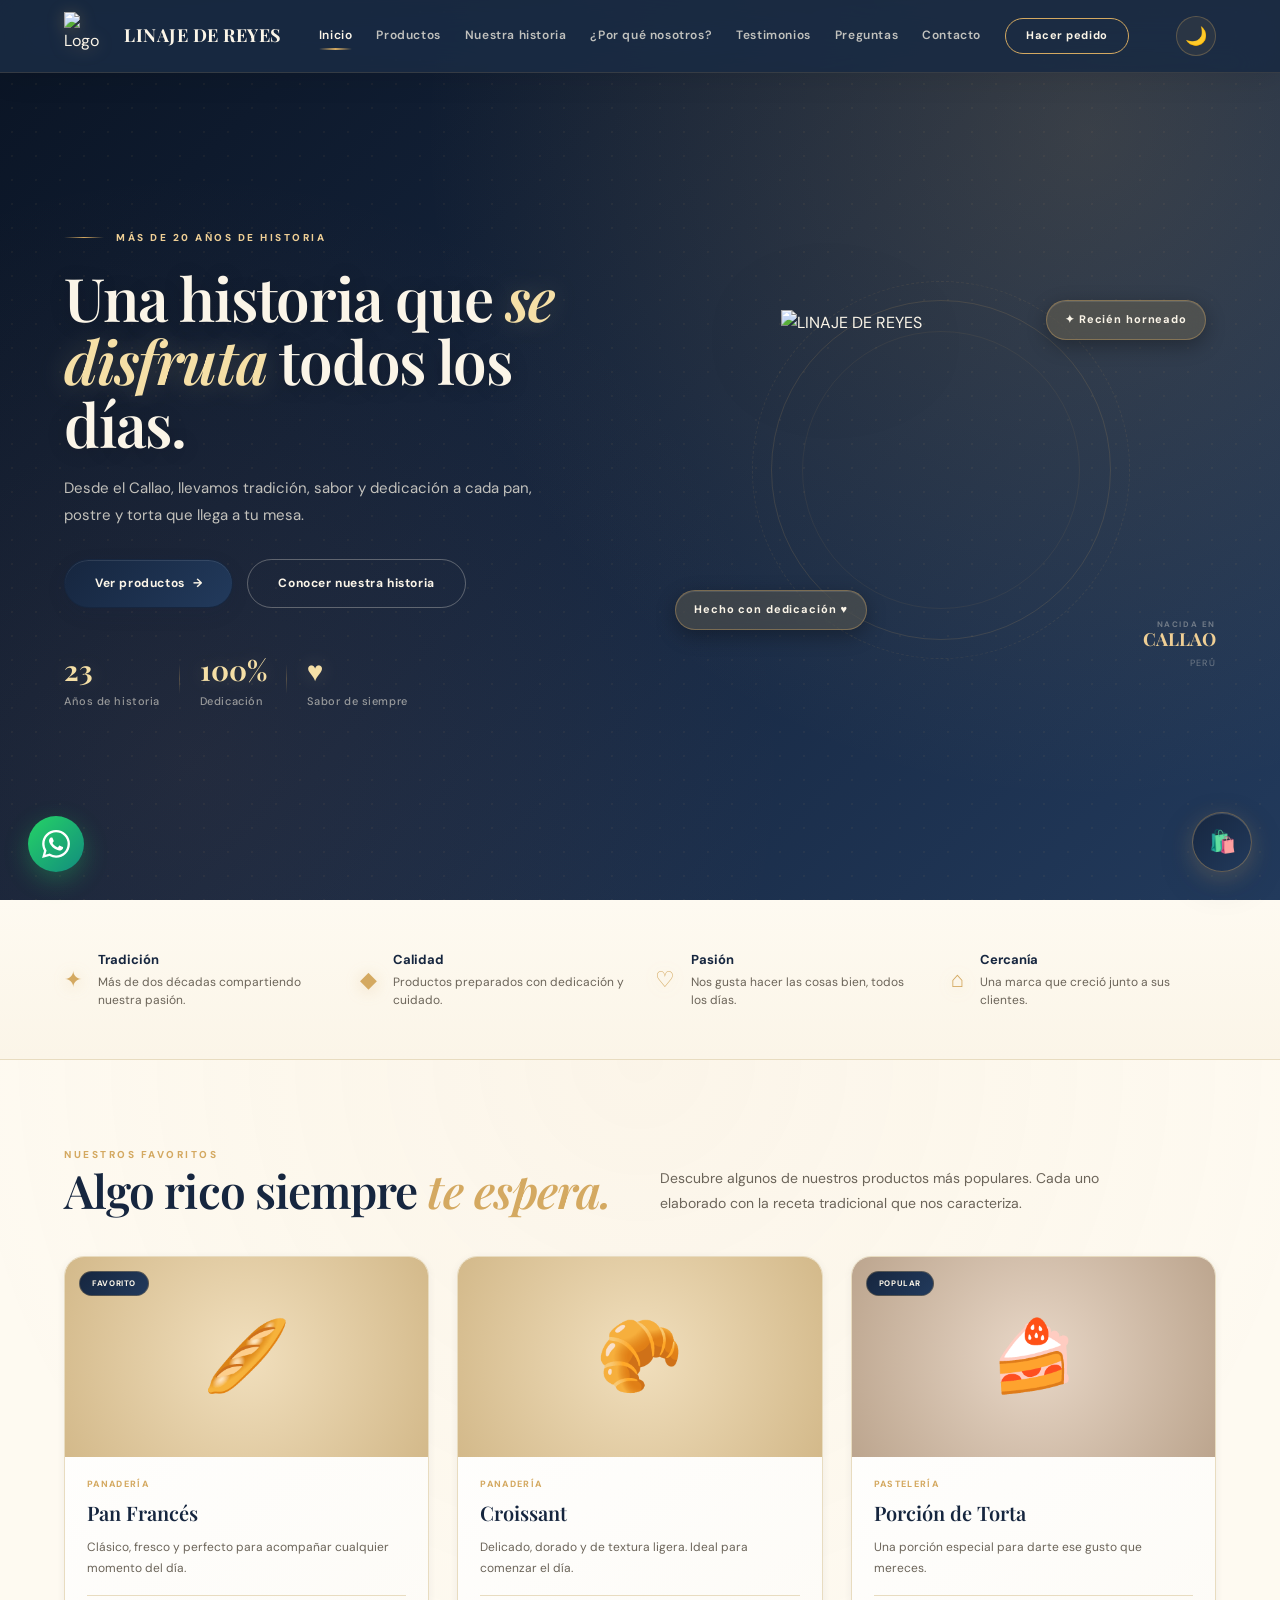
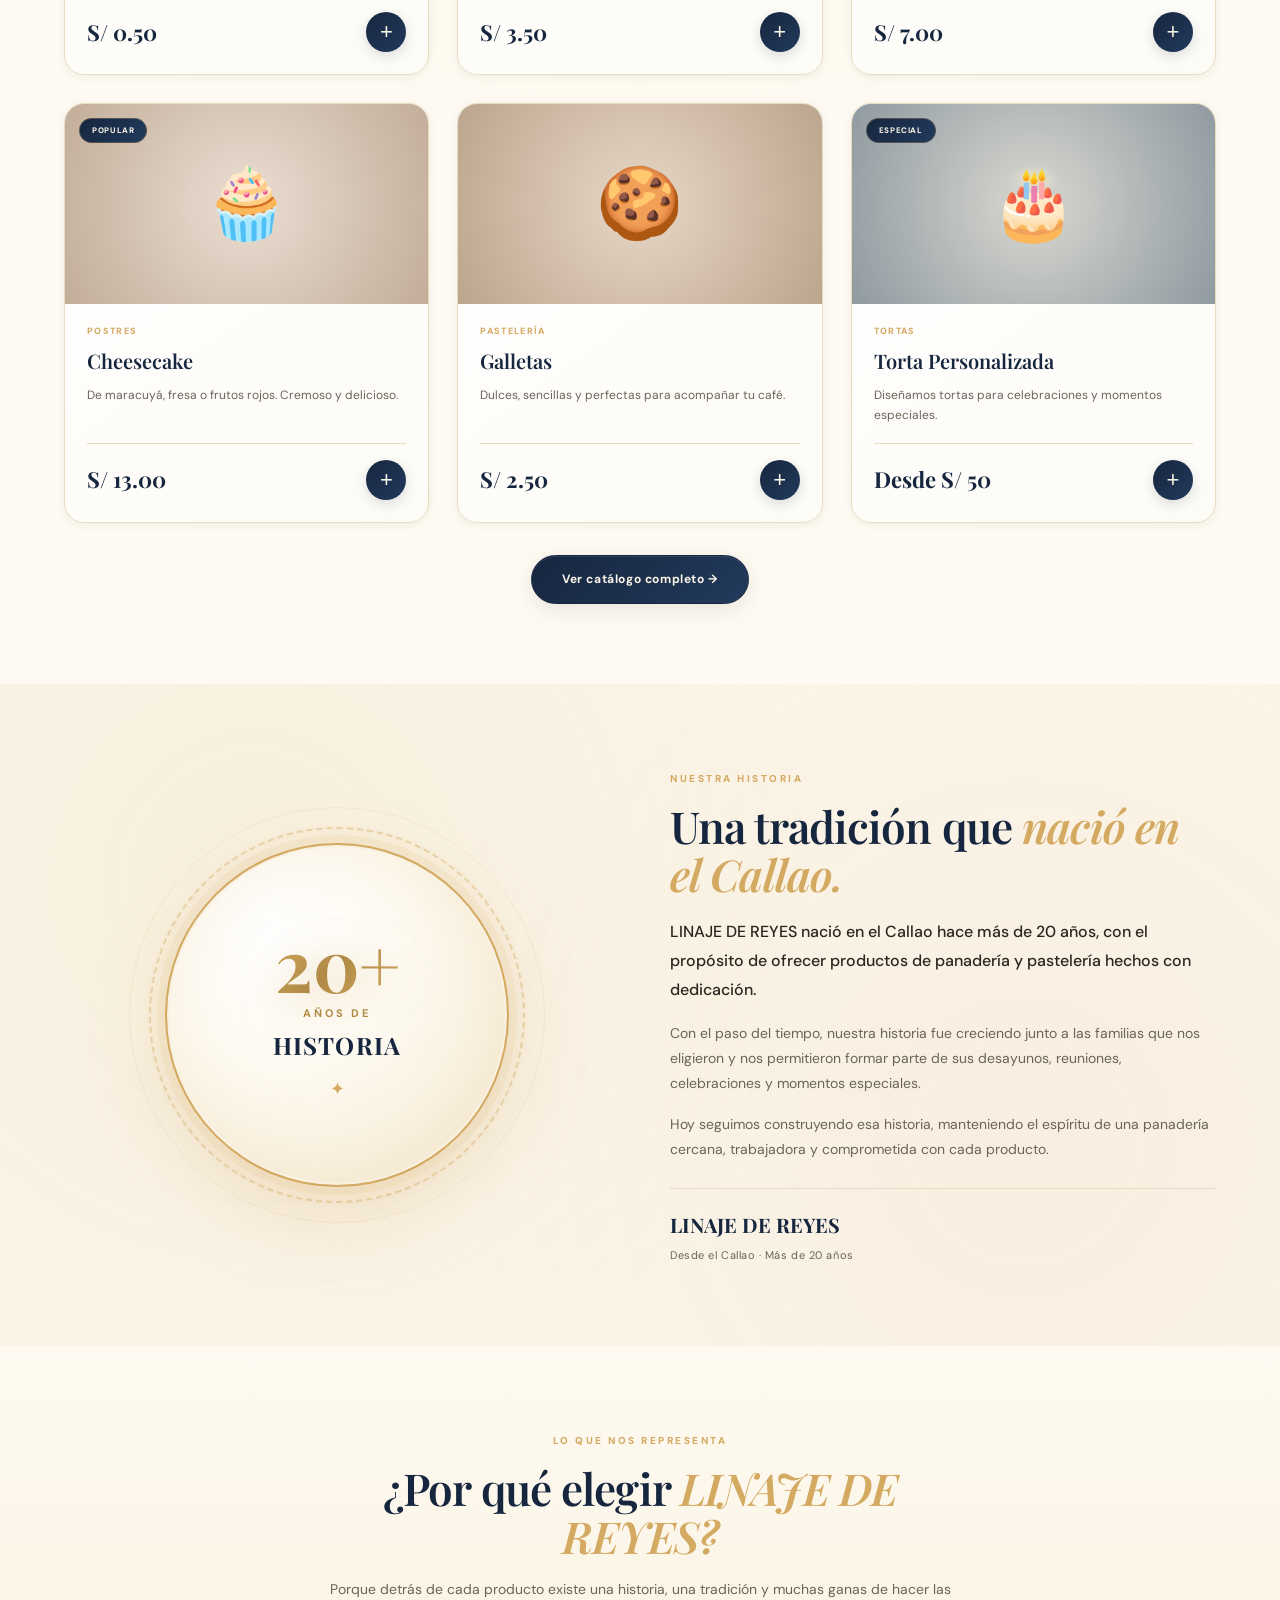
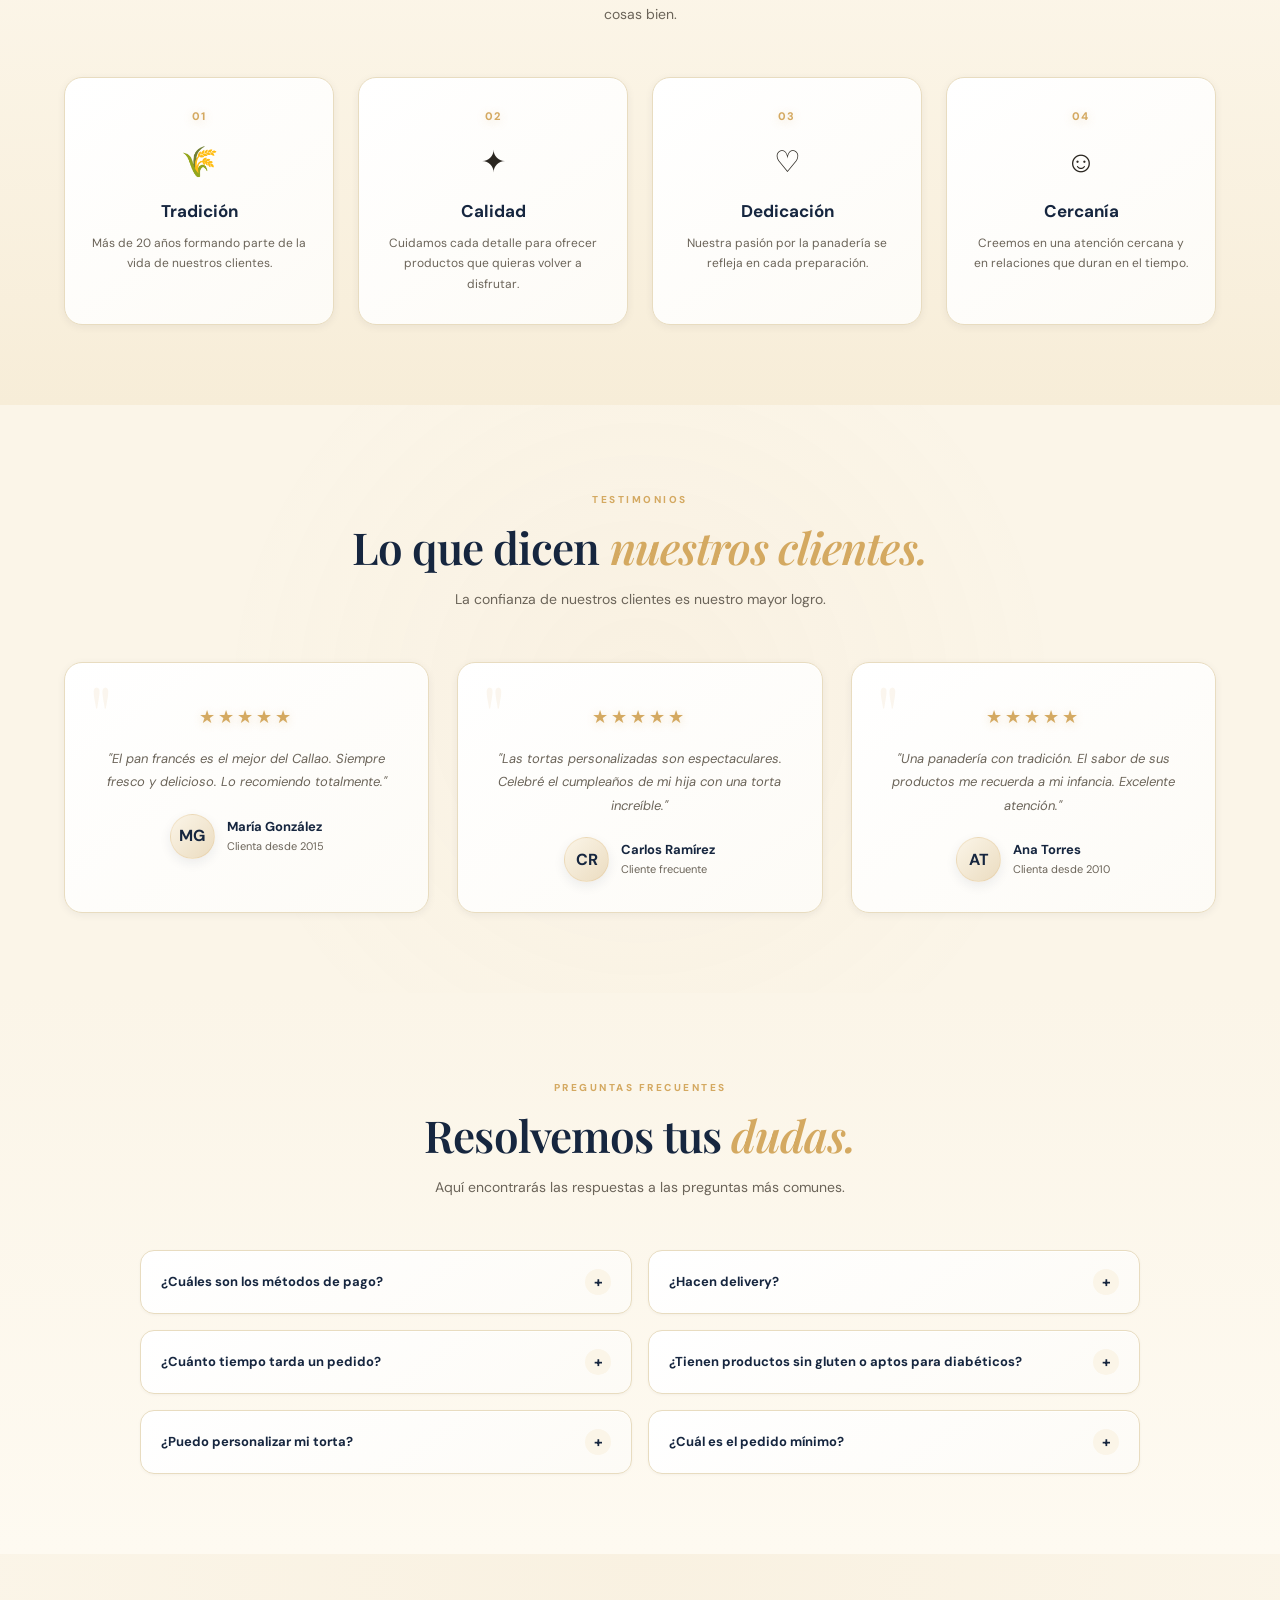
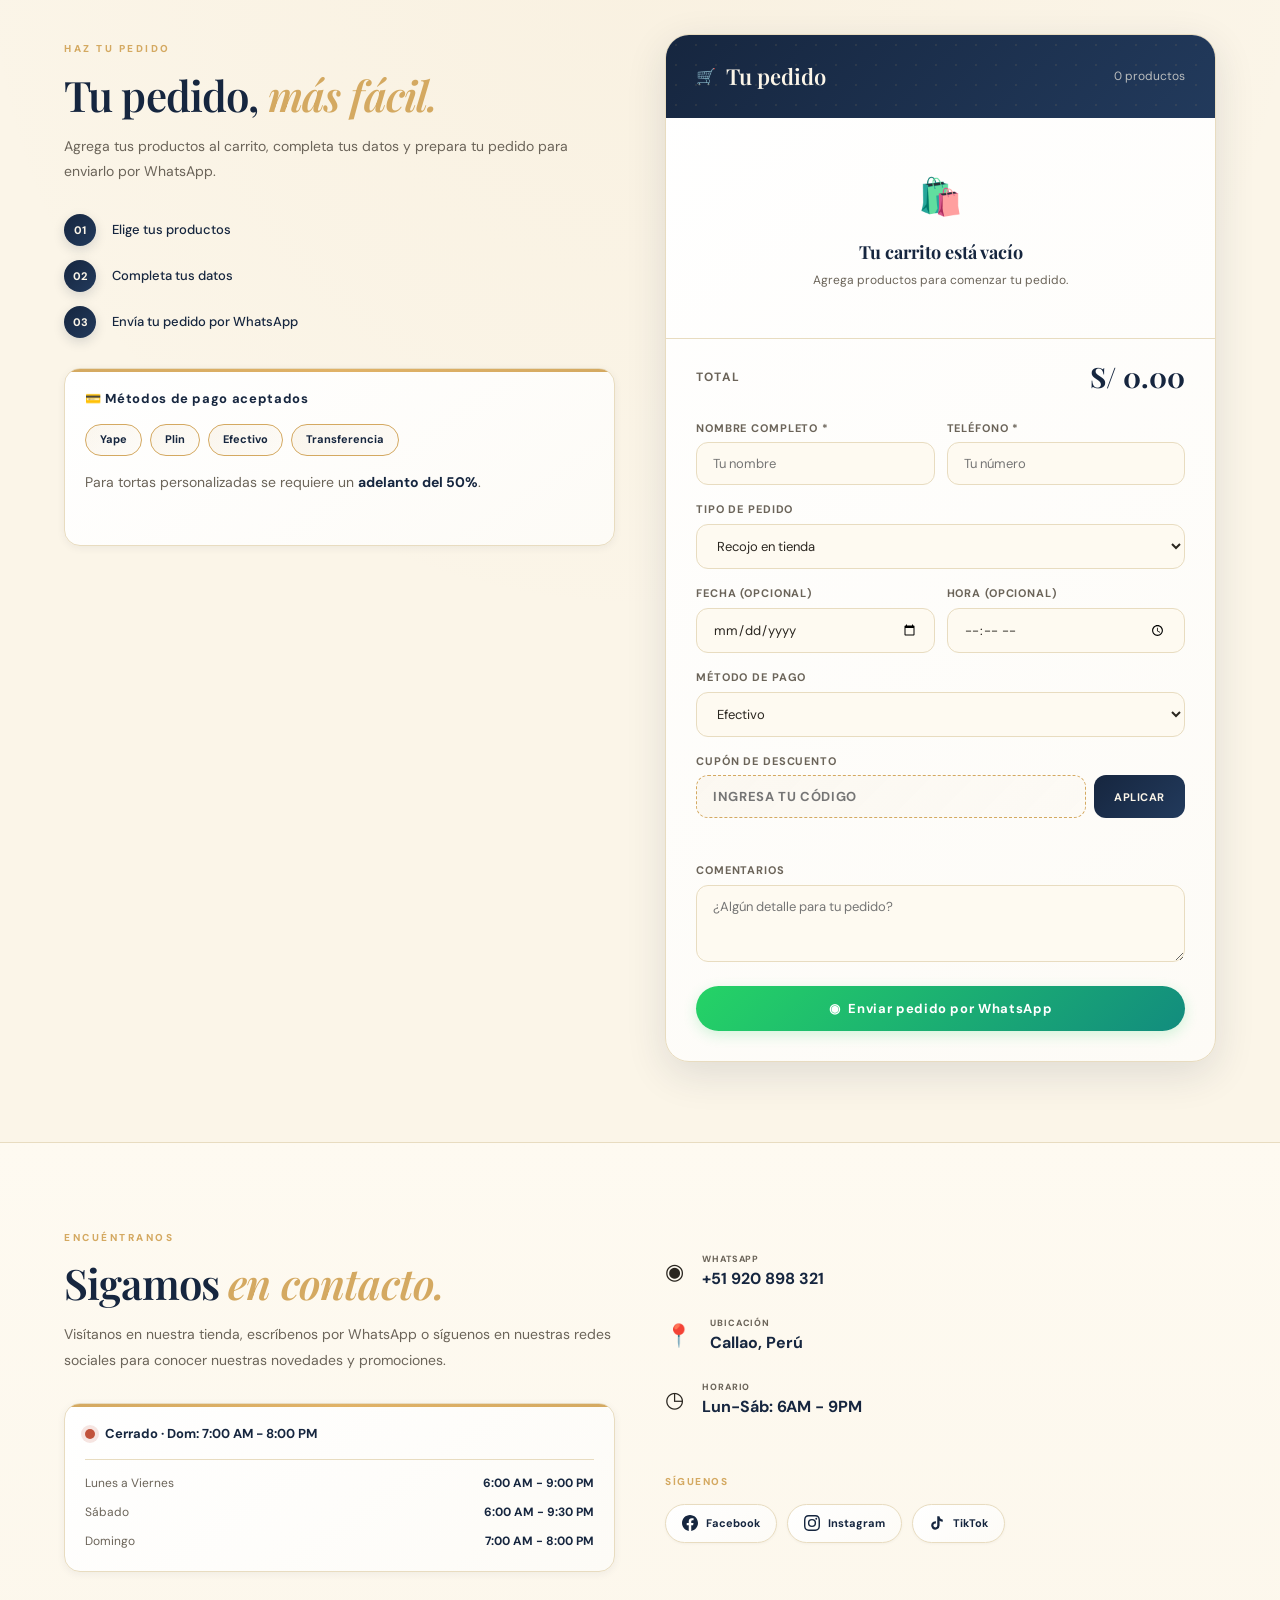
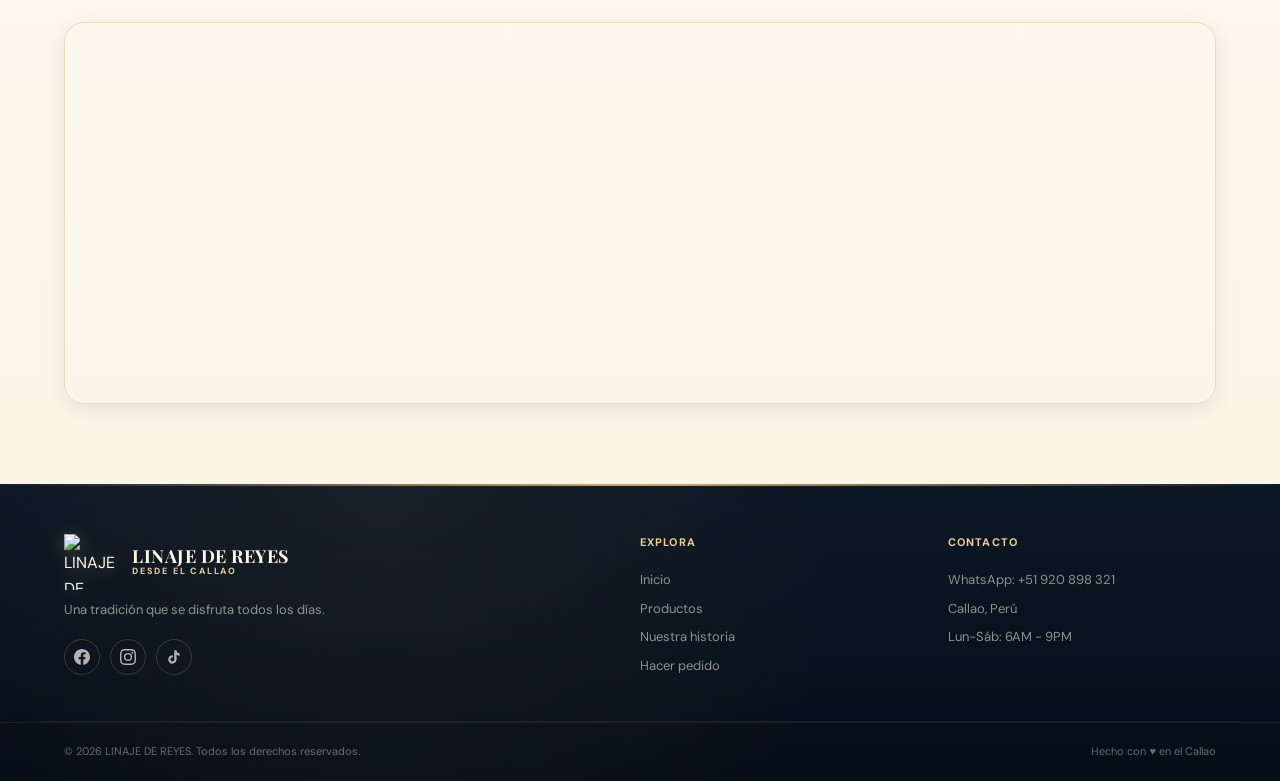
==== commit 71a88f7f: "Version 5" ====
--- a/index.html
+++ b/index.html
@@ -4,7 +4,7 @@
     <meta charset="UTF-8">
     <meta name="viewport" content="width=device-width, initial-scale=1.0">
 
-    <title>LINAJE DE REYES | Panadería & Pastelería en el Callao</title>
+    <title>LINAJE DE REYES | Panadería & Pastelería</title>
     <meta name="description" content="LINAJE DE REYES, panadería y pastelería con más de 20 años de historia. Una tradición que nació en el Callao.">
 
     <!-- SEO -->
@@ -18,9 +18,6 @@
     <meta property="og:image" content="https://richi2002.github.io/linaje-de-reyes/logo.png">
     <meta property="og:locale" content="es_PE">
     <meta name="twitter:card" content="summary_large_image">
-    <meta name="twitter:title" content="LINAJE DE REYES | Panadería & Pastelería">
-    <meta name="twitter:description" content="Una tradición que nació en el Callao.">
-    <meta name="twitter:image" content="https://richi2002.github.io/linaje-de-reyes/logo.png">
     <link rel="canonical" href="https://richi2002.github.io/linaje-de-reyes/">
 
     <!-- FAVICON -->
@@ -43,7 +40,9 @@
 <body>
 
 <!-- ================= WHATSAPP FLOTANTE ================= -->
-<a href="https://wa.me/920898321" class="whatsapp-float" target="_blank" rel="noopener noreferrer" aria-label="Contactar por WhatsApp">💬</a>
+<a href="https://wa.me/51920898321" class="whatsapp-float" target="_blank" rel="noopener noreferrer" aria-label="Contactar por WhatsApp">
+    <svg viewBox="0 0 24 24" fill="currentColor"><path d="M17.472 14.382c-.297-.149-1.758-.867-2.03-.967-.273-.099-.471-.148-.67.15-.197.297-.767.966-.94 1.164-.173.199-.347.223-.644.075-.297-.15-1.255-.463-2.39-1.475-.883-.788-1.48-1.761-1.653-2.059-.173-.297-.018-.458.13-.606.134-.133.298-.347.446-.52.149-.174.198-.298.298-.497.099-.198.05-.371-.025-.52-.075-.149-.669-1.612-.916-2.207-.242-.579-.487-.5-.669-.51-.173-.008-.371-.01-.57-.01-.198 0-.52.074-.792.372-.272.297-1.04 1.016-1.04 2.479 0 1.462 1.065 2.875 1.213 3.074.149.198 2.096 3.2 5.077 4.487.709.306 1.262.489 1.694.625.712.227 1.36.195 1.871.118.571-.085 1.758-.719 2.006-1.413.248-.694.248-1.289.173-1.413-.074-.124-.272-.198-.57-.347m-5.421 7.403h-.004a9.87 9.87 0 01-5.031-1.378l-.361-.214-3.741.982.998-3.648-.235-.374a9.86 9.86 0 01-1.51-5.26c.001-5.45 4.436-9.884 9.888-9.884 2.64 0 5.122 1.03 6.988 2.898a9.825 9.825 0 012.893 6.994c-.003 5.45-4.437 9.884-9.885 9.884m8.413-18.297A11.815 11.815 0 0012.05 0C5.495 0 .16 5.335.157 11.892c0 2.096.547 4.142 1.588 5.945L.057 24l6.305-1.654a11.882 11.882 0 005.683 1.448h.005c6.554 0 11.89-5.335 11.893-11.893a11.821 11.821 0 00-3.48-8.413z"/></svg>
+</a>
 
 <!-- ================= HEADER ================= -->
 <header class="header" id="inicio">
@@ -52,17 +51,16 @@
             <img src="./logo.png" alt="Logo LINAJE DE REYES" class="logo-img" width="48" height="48">
             <span class="logo-text">
                 <strong>LINAJE DE REYES</strong>
-                <small>DESDE EL CALLAO</small>
             </span>
         </a>
 
         <nav class="nav" id="nav" aria-label="Navegación principal">
-            <a href="./index.html">Inicio</a>
+            <a href="./index.html" class="current">Inicio</a>
             <a href="./catalogo.html">Productos</a>
             <a href="#historia">Nuestra historia</a>
-            <a href="#nosotros">¿Por qué LINAJE DE REYES?</a>
+            <a href="#nosotros">¿Por qué nosotros?</a>
             <a href="#testimonios">Testimonios</a>
-            <a href="#faq">Preguntas frecuentes</a>
+            <a href="#faq">Preguntas</a>
             <a href="#contacto">Contacto</a>
             <a href="#pedido" class="nav-order">Hacer pedido</a>
         </nav>
@@ -149,7 +147,7 @@
     </div>
 </section>
 
-<!-- ================= PRODUCTOS ================= -->
+<!-- ================= PRODUCTOS DESTACADOS ================= -->
 <section class="section products-section" id="productos">
     <div class="container">
         <div class="section-heading">
@@ -158,114 +156,17 @@
                 <h2>Algo rico siempre <em>te espera.</em></h2>
             </div>
             <p>
-                Descubre algunos de nuestros productos.
-                Los precios mostrados son referenciales mientras
-                terminamos de configurar el catálogo real.
+                Descubre algunos de nuestros productos más populares.
+                Cada uno elaborado con la receta tradicional que nos caracteriza.
             </p>
         </div>
 
-        <div class="filters">
-            <button class="filter active" data-filter="todos">Todos</button>
-            <button class="filter" data-filter="panaderia">Panadería</button>
-            <button class="filter" data-filter="pasteleria">Pastelería</button>
-            <button class="filter" data-filter="tortas">Tortas</button>
-        </div>
-
         <div class="products-grid" id="productsGrid">
-
-            <article class="product-card" data-category="panaderia">
-                <div class="product-image bread-bg">
-                    <span>🥖</span>
-                    <div class="product-tag">Favorito</div>
-                </div>
-                <div class="product-info">
-                    <span class="product-category">PANADERÍA</span>
-                    <h3>Pan Francés</h3>
-                    <p>Clásico, fresco y perfecto para acompañar cualquier momento del día.</p>
-                    <div class="product-bottom">
-                        <strong>S/ 0.50</strong>
-                        <button class="add-btn" onclick="agregarAlCarrito('Pan Francés', 0.50)" aria-label="Agregar Pan Francés">+</button>
-                    </div>
-                </div>
-            </article>
-
-            <article class="product-card" data-category="panaderia">
-                <div class="product-image croissant-bg"><span>🥐</span></div>
-                <div class="product-info">
-                    <span class="product-category">PANADERÍA</span>
-                    <h3>Croissant</h3>
-                    <p>Una opción delicada para comenzar el día con algo especial.</p>
-                    <div class="product-bottom">
-                        <strong>S/ 3.50</strong>
-                        <button class="add-btn" onclick="agregarAlCarrito('Croissant', 3.50)" aria-label="Agregar Croissant">+</button>
-                    </div>
-                </div>
-            </article>
-
-            <article class="product-card" data-category="pasteleria">
-                <div class="product-image cake-bg">
-                    <span>🍰</span>
-                    <div class="product-tag">Popular</div>
-                </div>
-                <div class="product-info">
-                    <span class="product-category">PASTELERÍA</span>
-                    <h3>Porción de torta</h3>
-                    <p>Una porción especial para darte ese gusto que mereces.</p>
-                    <div class="product-bottom">
-                        <strong>S/ 7.00</strong>
-                        <button class="add-btn" onclick="agregarAlCarrito('Porción de torta', 7.00)" aria-label="Agregar Porción de torta">+</button>
-                    </div>
-                </div>
-            </article>
-
-            <article class="product-card" data-category="pasteleria">
-                <div class="product-image dessert-bg"><span>🍮</span></div>
-                <div class="product-info">
-                    <span class="product-category">POSTRES</span>
-                    <h3>Postres</h3>
-                    <p>Pequeños momentos dulces para disfrutar y compartir.</p>
-                    <div class="product-bottom">
-                        <strong>S/ 5.00</strong>
-                        <button class="add-btn" onclick="agregarAlCarrito('Postres', 5.00)" aria-label="Agregar Postres">+</button>
-                    </div>
-                </div>
-            </article>
-
-            <article class="product-card" data-category="pasteleria">
-                <div class="product-image cookie-bg"><span>🍪</span></div>
-                <div class="product-info">
-                    <span class="product-category">PASTELERÍA</span>
-                    <h3>Galletas</h3>
-                    <p>Dulces, sencillas y perfectas para acompañar tu café.</p>
-                    <div class="product-bottom">
-                        <strong>S/ 2.50</strong>
-                        <button class="add-btn" onclick="agregarAlCarrito('Galletas', 2.50)" aria-label="Agregar Galletas">+</button>
-                    </div>
-                </div>
-            </article>
-
-            <article class="product-card" data-category="tortas">
-                <div class="product-image custom-bg">
-                    <span>🎂</span>
-                    <div class="product-tag">Especial</div>
-                </div>
-                <div class="product-info">
-                    <span class="product-category">TORTAS</span>
-                    <h3>Tortas personalizadas</h3>
-                    <p>Una torta especial para celebrar tus momentos importantes.</p>
-                    <div class="product-bottom">
-                        <strong>Desde S/ 50</strong>
-                        <button class="add-btn" onclick="agregarAlCarrito('Torta personalizada', 50)" aria-label="Agregar Torta personalizada">+</button>
-                    </div>
-                </div>
-            </article>
-
-        </div>
-
-        <div class="demo-note">
-            <span>ⓘ</span>
-            Precios referenciales de demostración.
-            Los reemplazaremos por los precios reales de LINAJE DE REYES.
+            <!-- Los productos se cargan dinámicamente desde JS -->
+        </div>
+
+        <div class="text-center mt-4">
+            <a href="./catalogo.html" class="btn btn-primary">Ver catálogo completo →</a>
         </div>
     </div>
 </section>
@@ -359,7 +260,7 @@
                 <div class="testimonial-stars">★★★★★</div>
                 <p>"El pan francés es el mejor del Callao. Siempre fresco y delicioso. Lo recomiendo totalmente."</p>
                 <div class="testimonial-author">
-                    <span class="testimonial-avatar">👤</span>
+                    <span class="testimonial-avatar">MG</span>
                     <div>
                         <strong>María González</strong>
                         <small>Clienta desde 2015</small>
@@ -371,7 +272,7 @@
                 <div class="testimonial-stars">★★★★★</div>
                 <p>"Las tortas personalizadas son espectaculares. Celebré el cumpleaños de mi hija con una torta increíble."</p>
                 <div class="testimonial-author">
-                    <span class="testimonial-avatar">👤</span>
+                    <span class="testimonial-avatar">CR</span>
                     <div>
                         <strong>Carlos Ramírez</strong>
                         <small>Cliente frecuente</small>
@@ -383,7 +284,7 @@
                 <div class="testimonial-stars">★★★★★</div>
                 <p>"Una panadería con tradición. El sabor de sus productos me recuerda a mi infancia. Excelente atención."</p>
                 <div class="testimonial-author">
-                    <span class="testimonial-avatar">👤</span>
+                    <span class="testimonial-avatar">AT</span>
                     <div>
                         <strong>Ana Torres</strong>
                         <small>Clienta desde 2010</small>
@@ -572,7 +473,7 @@
             </div>
 
             <div class="contact-info">
-                <a href="https://wa.me/920898321" target="_blank" rel="noopener noreferrer" class="contact-item contact-link">
+                <a href="https://wa.me/51920898321" target="_blank" rel="noopener noreferrer" class="contact-item contact-link">
                     <span>◉</span>
                     <div><small>WHATSAPP</small><strong>+51 920 898 321</strong></div>
                 </a>
@@ -588,15 +489,15 @@
                 <div class="social-links">
                     <h4>SÍGUENOS</h4>
                     <div class="social-grid">
-                        <a href="https://facebook.com" target="_blank" rel="noopener noreferrer" class="social-link">
+                        <a href="https://facebook.com/linajedereyes" target="_blank" rel="noopener noreferrer" class="social-link">
                             <svg width="16" height="16" viewBox="0 0 24 24" fill="currentColor"><path d="M24 12.073c0-6.627-5.373-12-12-12s-12 5.373-12 12c0 5.99 4.388 10.954 10.125 11.854v-8.385H7.078v-3.47h3.047V9.43c0-3.007 1.792-4.669 4.533-4.669 1.312 0 2.686.235 2.686.235v2.953H15.83c-1.491 0-1.956.925-1.956 1.874v2.25h3.328l-.532 3.47h-2.796v8.385C19.612 23.027 24 18.062 24 12.073z"/></svg>
                             <span>Facebook</span>
                         </a>
-                        <a href="https://instagram.com" target="_blank" rel="noopener noreferrer" class="social-link">
+                        <a href="https://instagram.com/linajedereyes" target="_blank" rel="noopener noreferrer" class="social-link">
                             <svg width="16" height="16" viewBox="0 0 24 24" fill="currentColor"><path d="M12 2.163c3.204 0 3.584.012 4.85.07 3.252.148 4.771 1.691 4.919 4.919.058 1.265.069 1.645.069 4.849 0 3.205-.012 3.584-.069 4.849-.149 3.225-1.664 4.771-4.919 4.919-1.266.058-1.644.07-4.85.07-3.204 0-3.584-.012-4.849-.07-3.26-.149-4.771-1.699-4.919-4.92-.058-1.265-.07-1.644-.07-4.849 0-3.204.013-3.583.07-4.849.149-3.227 1.664-4.771 4.919-4.919 1.266-.057 1.645-.069 4.849-.069zM12 0C8.741 0 8.333.014 7.053.072 2.695.272.273 2.69.073 7.052.014 8.333 0 8.741 0 12c0 3.259.014 3.668.072 4.948.2 4.358 2.618 6.78 6.98 6.98C8.333 23.986 8.741 24 12 24c3.259 0 3.668-.014 4.948-.072 4.354-.2 6.782-2.618 6.979-6.98.059-1.28.073-1.689.073-4.948 0-3.259-.014-3.667-.072-4.947-.196-4.354-2.617-6.78-6.979-6.98C15.668.014 15.259 0 12 0zm0 5.838a6.162 6.162 0 100 12.324 6.162 6.162 0 000-12.324zM12 16a4 4 0 110-8 4 4 0 010 8zm6.406-11.845a1.44 1.44 0 100 2.881 1.44 1.44 0 000-2.881z"/></svg>
                             <span>Instagram</span>
                         </a>
-                        <a href="https://tiktok.com" target="_blank" rel="noopener noreferrer" class="social-link">
+                        <a href="https://tiktok.com/@linajedereyes" target="_blank" rel="noopener noreferrer" class="social-link">
                             <svg width="16" height="16" viewBox="0 0 24 24" fill="currentColor"><path d="M19.59 6.69a4.83 4.83 0 01-3.77-4.25V2h-3.45v13.67a2.89 2.89 0 01-5.2 1.74 2.89 2.89 0 012.31-4.64 2.93 2.93 0 01.88.13V9.4a6.84 6.84 0 00-1-.05A6.33 6.33 0 005 20.1a6.34 6.34 0 0010.86-4.43v-7a8.16 8.16 0 004.77 1.52v-3.4a4.85 4.85 0 01-1-.1z"/></svg>
                             <span>TikTok</span>
                         </a>
@@ -629,13 +530,13 @@
             <p>Una tradición que se disfruta todos los días.</p>
 
             <div class="footer-social">
-                <a href="https://facebook.com" target="_blank" rel="noopener noreferrer" aria-label="Facebook">
+                <a href="https://facebook.com/linajedereyes" target="_blank" rel="noopener noreferrer" aria-label="Facebook">
                     <svg width="16" height="16" viewBox="0 0 24 24" fill="currentColor"><path d="M24 12.073c0-6.627-5.373-12-12-12s-12 5.373-12 12c0 5.99 4.388 10.954 10.125 11.854v-8.385H7.078v-3.47h3.047V9.43c0-3.007 1.792-4.669 4.533-4.669 1.312 0 2.686.235 2.686.235v2.953H15.83c-1.491 0-1.956.925-1.956 1.874v2.25h3.328l-.532 3.47h-2.796v8.385C19.612 23.027 24 18.062 24 12.073z"/></svg>
                 </a>
-                <a href="https://instagram.com" target="_blank" rel="noopener noreferrer" aria-label="Instagram">
+                <a href="https://instagram.com/linajedereyes" target="_blank" rel="noopener noreferrer" aria-label="Instagram">
                     <svg width="16" height="16" viewBox="0 0 24 24" fill="currentColor"><path d="M12 2.163c3.204 0 3.584.012 4.85.07 3.252.148 4.771 1.691 4.919 4.919.058 1.265.069 1.645.069 4.849 0 3.205-.012 3.584-.069 4.849-.149 3.225-1.664 4.771-4.919 4.919-1.266.058-1.644.07-4.85.07-3.204 0-3.584-.012-4.849-.07-3.26-.149-4.771-1.699-4.919-4.92-.058-1.265-.07-1.644-.07-4.849 0-3.204.013-3.583.07-4.849.149-3.227 1.664-4.771 4.919-4.919 1.266-.057 1.645-.069 4.849-.069zM12 0C8.741 0 8.333.014 7.053.072 2.695.272.273 2.69.073 7.052.014 8.333 0 8.741 0 12c0 3.259.014 3.668.072 4.948.2 4.358 2.618 6.78 6.98 6.98C8.333 23.986 8.741 24 12 24c3.259 0 3.668-.014 4.948-.072 4.354-.2 6.782-2.618 6.979-6.98.059-1.28.073-1.689.073-4.948 0-3.259-.014-3.667-.072-4.947-.196-4.354-2.617-6.78-6.979-6.98C15.668.014 15.259 0 12 0zm0 5.838a6.162 6.162 0 100 12.324 6.162 6.162 0 000-12.324zM12 16a4 4 0 110-8 4 4 0 010 8zm6.406-11.845a1.44 1.44 0 100 2.881 1.44 1.44 0 000-2.881z"/></svg>
                 </a>
-                <a href="https://tiktok.com" target="_blank" rel="noopener noreferrer" aria-label="TikTok">
+                <a href="https://tiktok.com/@linajedereyes" target="_blank" rel="noopener noreferrer" aria-label="TikTok">
                     <svg width="16" height="16" viewBox="0 0 24 24" fill="currentColor"><path d="M19.59 6.69a4.83 4.83 0 01-3.77-4.25V2h-3.45v13.67a2.89 2.89 0 01-5.2 1.74 2.89 2.89 0 012.31-4.64 2.93 2.93 0 01.88.13V9.4a6.84 6.84 0 00-1-.05A6.33 6.33 0 005 20.1a6.34 6.34 0 0010.86-4.43v-7a8.16 8.16 0 004.77 1.52v-3.4a4.85 4.85 0 01-1-.1z"/></svg>
                 </a>
             </div>
@@ -643,84 +544,28 @@
 
         <div class="footer-links">
             <h4>Explora</h4>
-            <a href="#productos">Productos</a>
-            <a href="#historia">Nuestra historia</a>
-            <a href="#nosotros">¿Por qué LINAJE DE REYES?</a>
-            <a href="#faq">Preguntas frecuentes</a>
-            <a href="#pedido">Hacer pedido</a>
+            <a href="./index.html">Inicio</a>
+            <a href="./catalogo.html">Productos</a>
+            <a href="./index.html#historia">Nuestra historia</a>
+            <a href="./index.html#pedido">Hacer pedido</a>
         </div>
 
         <div class="footer-links">
             <h4>Contacto</h4>
-            <a href="https://wa.me/920898321" target="_blank" rel="noopener noreferrer">WhatsApp: +51 920 898 321</a>
+            <a href="https://wa.me/51920898321" target="_blank" rel="noopener noreferrer">WhatsApp: +51 920 898 321</a>
             <span>Callao, Perú</span>
             <span>Lun-Sáb: 6AM - 9PM</span>
-            <span>Dom: 7AM - 8PM</span>
         </div>
     </div>
 
     <div class="footer-bottom">
         <div class="container">
             <span>© 2026 LINAJE DE REYES. Todos los derechos reservados.</span>
-            <span>Hecho con ♥</span>
+            <span>Hecho con ♥ en el Callao</span>
         </div>
     </div>
 </footer>
 
-<!-- ================= MODAL DE PAGO YAPE/PLIN ================= -->
-<div id="paymentModal" class="product-modal" aria-hidden="true">
-    <div class="modal-overlay" onclick="cerrarModalPago()"></div>
-    <div class="modal-content payment-modal-content">
-        <button class="modal-close" onclick="cerrarModalPago()" aria-label="Cerrar">×</button>
-
-        <div class="payment-header">
-            <span class="section-eyebrow">PAGA FÁCIL Y RÁPIDO</span>
-            <h2>Escanea y paga</h2>
-            <p>Usa Yape o Plin para realizar tu pago</p>
-        </div>
-
-        <div class="payment-qr-container">
-            <div class="payment-qr">
-                <img src="https://api.qrserver.com/v1/create-qr-code/?size=250x250&data=yape:920898321" alt="QR de pago" id="qrImage" loading="lazy">
-            </div>
-        </div>
-
-        <div class="payment-tabs">
-            <button class="payment-tab active" data-method="yape" onclick="cambiarMetodoPago('yape')">
-                <span>💜</span> Yape
-            </button>
-            <button class="payment-tab" data-method="plin" onclick="cambiarMetodoPago('plin')">
-                <span>💚</span> Plin
-            </button>
-        </div>
-
-        <div class="payment-info">
-            <div class="payment-detail"><small>NÚMERO</small><strong>920 898 321</strong></div>
-            <div class="payment-detail"><small>TITULAR</small><strong>LINAJE DE REYES</strong></div>
-            <div class="payment-detail"><small>MONTO</small><strong id="paymentAmount">S/ 0.00</strong></div>
-        </div>
-
-        <div class="payment-note">
-            <span>ⓘ</span>
-            <p>Después de pagar, envía tu captura por WhatsApp para confirmar tu pedido.</p>
-        </div>
-
-        <button class="btn btn-primary modal-add-button" onclick="confirmarPago()">
-            <span>◉</span> Ya realicé el pago
-        </button>
-    </div>
-</div>
-
-<!-- ================= TOAST ================= -->
-<div id="toast" class="toast" role="status" aria-live="polite">Producto agregado al carrito</div>
-
-<!-- ================= PRELOADER ================= -->
-<div class="preloader">
-    <img src="./logo.png" alt="Cargando LINAJE DE REYES" class="preloader-logo" width="100" height="100">
-    <div class="loader-text">LINAJE DE REYES</div>
-</div>
-
 <script src="./script.js"></script>
-
 </body>
 </html>
--- a/style.css
+++ b/style.css
@@ -1,25 +1,61 @@
 /* =========================================================
    LINAJE DE REYES
-   ESTILOS GLOBALES + VARIABLES
-   ========================================================= */
-
-/* =========================================================
-   VARIABLES GLOBALES
+   ESTILOS PREMIUM - "REALEZA DORADA"
+   ========================================================= */
+
+/* =========================================================
+   VARIABLES GLOBALES — MODO DÍA "AMANECER DORADO"
    ========================================================= */
 
 :root {
-    --navy: #172536;
-    --navy-dark: #0e1824;
-    --navy-light: #1e3148;
-    --cream: #faf6ee;
-    --cream-light: #fdfbf8;
-    --cream-dark: #f0ece2;
-    --champagne: #c9a45c;
-    --champagne-light: #e4cf9e;
+    /* ========== AZUL NOCHE PROFUNDO ========== */
+    --navy: #16263f;
+    --navy-dark: #0a1424;
+    --navy-light: #223a5c;
+    --navy-soft: #2d4a70;
+
+    /* ========== CREMA Y ARENA CÁLIDAS ========== */
+    --cream: #fbf5e8;
+    --cream-light: #fefaf1;
+    --cream-dark: #f0e6d2;
+    --sand: #ebdcc0;
+    --linen: #f7edd8;
+
+    /* ========== DORADO CHAMPAGNE BRILLANTE ========== */
+    --champagne: #d4a961;
+    --champagne-light: #efcf95;
+    --champagne-dark: #b08a45;
+    --gold-shine: #f5dfa6;
+    --gold-glow: #fff0c9;
+
+    /* ========== ACENTOS CÁLIDOS ========== */
+    --terracotta: #c67a4f;
+    --cinnamon: #a35a2e;
+    --honey: #e0b267;
+    --copper: #b87333;
+
+    /* ========== NEUTROS ========== */
     --white: #ffffff;
-    --text: #2c2a27;
-    --text-light: #736c64;
-    --border: #e5ddd4;
+    --ivory: #fdfbf6;
+    --text: #2a2620;
+    --text-light: #6b6459;
+    --text-soft: #9c9488;
+    --border: #e8dcc0;
+    --border-light: #f0e6d2;
+
+    /* ========== ESTADOS ========== */
+    --success: #4a8a5c;
+    --error: #c1533c;
+    --warning: #d99b3a;
+
+    /* ========== SOMBRAS CÁLIDAS PREMIUM ========== */
+    --shadow-xs: 0 1px 3px rgba(22, 38, 63, 0.04);
+    --shadow-sm: 0 2px 8px rgba(22, 38, 63, 0.06);
+    --shadow-md: 0 6px 20px rgba(22, 38, 63, 0.09);
+    --shadow-lg: 0 12px 40px rgba(22, 38, 63, 0.12);
+    --shadow-xl: 0 24px 60px rgba(22, 38, 63, 0.15);
+    --shadow-gold: 0 6px 24px rgba(212, 169, 97, 0.25);
+    --shadow-gold-lg: 0 12px 40px rgba(212, 169, 97, 0.35);
 }
 
 
@@ -40,8 +76,26 @@
 body {
     font-family: "DM Sans", sans-serif;
     color: var(--text);
-    background: var(--cream-light);
     line-height: 1.6;
+    -webkit-font-smoothing: antialiased;
+    -moz-osx-font-smoothing: grayscale;
+    position: relative;
+    background:
+        radial-gradient(circle at 10% 5%, rgba(212, 169, 97, 0.05), transparent 35%),
+        radial-gradient(circle at 90% 95%, rgba(198, 122, 79, 0.03), transparent 40%),
+        var(--cream-light);
+}
+
+/* Textura sutil de puntos premium */
+body::before {
+    content: "";
+    position: fixed;
+    inset: 0;
+    background-image: radial-gradient(rgba(212, 169, 97, 0.03) 1px, transparent 1px);
+    background-size: 32px 32px;
+    pointer-events: none;
+    z-index: 0;
+    opacity: 0.7;
 }
 
 img {
@@ -56,6 +110,58 @@
 
 ul {
     list-style: none;
+}
+
+/* Utilidades */
+.text-center { text-align: center; }
+.mt-4 { margin-top: 2rem; }
+
+
+/* =========================================================
+   Z-INDEX GLOBAL
+   ========================================================= */
+
+.header { z-index: 1000; }
+main { position: relative; z-index: 1; }
+.footer { position: relative; z-index: 1; }
+.cart-drawer { z-index: 1200; }
+.toast { z-index: 9999; }
+.whatsapp-float { z-index: 850; }
+.floating-cart { z-index: 900; }
+.scroll-top { z-index: 800; }
+
+
+/* =========================================================
+   SELECCIÓN Y SCROLLBAR
+   ========================================================= */
+
+::selection {
+    background: var(--champagne);
+    color: var(--navy);
+}
+
+::-moz-selection {
+    background: var(--champagne);
+    color: var(--navy);
+}
+
+::-webkit-scrollbar {
+    width: 10px;
+    height: 10px;
+}
+
+::-webkit-scrollbar-track {
+    background: var(--cream);
+}
+
+::-webkit-scrollbar-thumb {
+    background: linear-gradient(180deg, var(--champagne), var(--champagne-dark));
+    border-radius: 10px;
+    border: 2px solid var(--cream);
+}
+
+::-webkit-scrollbar-thumb:hover {
+    background: linear-gradient(180deg, var(--champagne-light), var(--champagne));
 }
 
 
@@ -71,7 +177,7 @@
 
 
 /* =========================================================
-   HEADER
+   HEADER CON EFECTO CRISTAL
    ========================================================= */
 
 .header {
@@ -80,9 +186,13 @@
     left: 0;
     right: 0;
     z-index: 1000;
-    background: var(--navy);
-    border-bottom: 1px solid rgba(201, 164, 92, 0.15);
+    background: rgba(26, 43, 66, 0.9);
+    backdrop-filter: blur(20px) saturate(180%);
+    -webkit-backdrop-filter: blur(20px) saturate(180%);
+    border-bottom: 1px solid rgba(212, 169, 97, 0.15);
+    box-shadow: 0 4px 30px rgba(0, 0, 0, 0.1);
     padding: 12px 0;
+    transition: all 0.3s ease;
 }
 
 .nav-container {
@@ -102,23 +212,25 @@
     gap: 12px;
     color: var(--cream);
     text-decoration: none;
-    transition: transform 0.25s ease;
+    transition: transform 0.3s cubic-bezier(0.22, 1, 0.36, 1);
 }
 
 .logo:hover {
-    transform: scale(1.02);
+    transform: scale(1.03);
 }
 
 .logo-img {
     width: 48px;
     height: 48px;
     object-fit: contain;
-    filter: drop-shadow(0 2px 6px rgba(201, 164, 92, 0.3));
-    transition: all 0.25s ease;
+    filter: drop-shadow(0 2px 8px rgba(212, 169, 97, 0.3));
+    transition: filter 0.3s ease;
 }
 
 .logo:hover .logo-img {
-    filter: drop-shadow(0 4px 12px rgba(201, 164, 92, 0.5));
+    filter:
+        drop-shadow(0 4px 16px rgba(212, 169, 97, 0.5))
+        drop-shadow(0 0 20px rgba(245, 223, 166, 0.2));
 }
 
 .logo-text {
@@ -151,20 +263,20 @@
 .nav {
     display: flex;
     align-items: center;
-    gap: 28px;
+    gap: 24px;
 }
 
 .nav a {
-    color: rgba(250, 246, 238, 0.7);
+    color: rgba(251, 245, 232, 0.75);
     font-size: 12px;
     font-weight: 600;
     letter-spacing: 0.05em;
-    transition: color 0.2s ease;
+    transition: color 0.3s ease;
     position: relative;
 }
 
 .nav a:hover {
-    color: var(--cream);
+    color: var(--gold-shine);
 }
 
 .nav a.current {
@@ -178,7 +290,7 @@
     left: 0;
     right: 0;
     height: 2px;
-    background: var(--champagne);
+    background: linear-gradient(90deg, transparent, var(--champagne), transparent);
     border-radius: 2px;
 }
 
@@ -189,12 +301,15 @@
     color: var(--cream) !important;
     font-size: 11px !important;
     font-weight: 700 !important;
-    transition: all 0.25s ease;
+    transition: all 0.3s ease;
 }
 
 .nav-order:hover {
-    background: var(--champagne);
-    color: var(--navy) !important;
+    background: linear-gradient(135deg, var(--champagne), var(--honey));
+    color: var(--navy-dark) !important;
+    box-shadow: var(--shadow-gold);
+    transform: translateY(-2px);
+    border-color: transparent;
 }
 
 
@@ -219,24 +334,24 @@
    ========================================================= */
 
 .theme-toggle {
-    width: 42px;
-    height: 42px;
-    border: 1px solid rgba(201, 164, 92, 0.3);
+    width: 40px;
+    height: 40px;
+    border: 1px solid rgba(212, 169, 97, 0.3);
     border-radius: 50%;
-    background: rgba(255, 255, 255, 0.05);
+    background: rgba(212, 169, 97, 0.08);
     color: var(--cream);
     font-size: 18px;
     cursor: pointer;
     display: flex;
     align-items: center;
     justify-content: center;
-    transition: all 0.25s ease;
+    transition: all 0.3s cubic-bezier(0.22, 1, 0.36, 1);
     margin-left: 10px;
 }
 
 .theme-toggle:hover {
-    background: rgba(201, 164, 92, 0.15);
-    transform: rotate(20deg) scale(1.05);
+    background: rgba(212, 169, 97, 0.15);
+    transform: rotate(15deg) scale(1.05);
     border-color: var(--champagne);
 }
 
@@ -250,7 +365,7 @@
     color: var(--champagne);
     font-size: 10px;
     font-weight: 800;
-    letter-spacing: 0.2em;
+    letter-spacing: 0.25em;
     text-transform: uppercase;
 }
 
@@ -270,31 +385,55 @@
     font-weight: 700;
     letter-spacing: 0.05em;
     cursor: pointer;
-    transition: all 0.25s ease;
+    transition: all 0.3s cubic-bezier(0.22, 1, 0.36, 1);
     border: none;
     text-decoration: none;
+    position: relative;
+    overflow: hidden;
 }
 
 .btn-primary {
-    background: var(--navy);
+    background: linear-gradient(135deg, var(--navy) 0%, var(--navy-light) 100%);
     color: var(--cream);
     border: 1px solid var(--navy);
+    box-shadow:
+        var(--shadow-md),
+        inset 0 1px 0 rgba(255, 255, 255, 0.1);
+}
+
+.btn-primary::before {
+    content: "";
+    position: absolute;
+    top: 0;
+    left: -100%;
+    width: 100%;
+    height: 100%;
+    background: linear-gradient(90deg, transparent, rgba(245, 223, 166, 0.2), transparent);
+    transition: left 0.6s ease;
+}
+
+.btn-primary:hover::before {
+    left: 100%;
 }
 
 .btn-primary:hover {
-    background: var(--navy-light);
+    background: linear-gradient(135deg, var(--navy-light) 0%, var(--navy-soft) 100%);
+    box-shadow:
+        var(--shadow-lg),
+        var(--shadow-gold);
     transform: translateY(-2px);
-    box-shadow: 0 8px 25px rgba(23, 37, 54, 0.25);
 }
 
 .btn-secondary {
     background: transparent;
     color: var(--cream);
-    border: 1px solid rgba(250, 246, 238, 0.3);
+    border: 1px solid rgba(251, 245, 232, 0.3);
 }
 
 .btn-secondary:hover {
-    background: rgba(250, 246, 238, 0.08);
+    background: rgba(212, 169, 97, 0.1);
+    border-color: var(--champagne);
+    color: var(--gold-shine);
     transform: translateY(-2px);
 }
 
@@ -306,22 +445,33 @@
 .hero {
     padding-top: 100px;
     padding-bottom: 60px;
-    background: var(--navy);
     color: var(--cream);
     position: relative;
     overflow: hidden;
     min-height: 100vh;
     display: flex;
     align-items: center;
+    background:
+        radial-gradient(circle at 85% 15%, rgba(212, 169, 97, 0.18), transparent 50%),
+        radial-gradient(circle at 15% 85%, rgba(198, 122, 79, 0.08), transparent 45%),
+        linear-gradient(135deg, #0a1424 0%, #16263f 50%, #223a5c 100%);
+}
+
+.hero::before {
+    content: "";
+    position: absolute;
+    inset: 0;
+    background-image: radial-gradient(rgba(212, 169, 97, 0.06) 1px, transparent 1px);
+    background-size: 24px 24px;
+    pointer-events: none;
+    z-index: 1;
 }
 
 .hero-background {
     position: absolute;
     inset: 0;
-    background:
-        radial-gradient(circle at 80% 20%, rgba(201, 164, 92, 0.08), transparent 40%),
-        radial-gradient(circle at 20% 80%, rgba(201, 164, 92, 0.05), transparent 35%);
     pointer-events: none;
+    z-index: 1;
 }
 
 .hero-grid {
@@ -342,18 +492,19 @@
     align-items: center;
     gap: 12px;
     font-size: 10px;
-    font-weight: 700;
-    letter-spacing: 0.15em;
+    font-weight: 800;
+    letter-spacing: 0.25em;
     color: var(--champagne-light);
     text-transform: uppercase;
     margin-bottom: 20px;
+    position: relative;
 }
 
 .eyebrow span {
     display: block;
-    width: 30px;
-    height: 1.5px;
-    background: var(--champagne);
+    width: 40px;
+    height: 1px;
+    background: linear-gradient(90deg, transparent, var(--champagne), transparent);
 }
 
 .hero-content h1 {
@@ -362,16 +513,19 @@
     line-height: 1.05;
     font-weight: 600;
     margin-bottom: 20px;
+    letter-spacing: -0.02em;
+    text-shadow: 0 2px 20px rgba(0, 0, 0, 0.2);
 }
 
 .hero-content h1 em {
-    color: var(--champagne-light);
+    color: var(--gold-shine);
     font-style: italic;
+    text-shadow: 0 0 30px rgba(245, 223, 166, 0.2);
 }
 
 .hero-content p {
     font-size: 15px;
-    color: rgba(250, 246, 238, 0.7);
+    color: rgba(251, 245, 232, 0.75);
     line-height: 1.8;
     margin-bottom: 30px;
     max-width: 480px;
@@ -392,18 +546,32 @@
 .hero-stats div {
     display: flex;
     flex-direction: column;
+    position: relative;
+}
+
+.hero-stats div:not(:last-child)::after {
+    content: "";
+    position: absolute;
+    right: -20px;
+    top: 50%;
+    transform: translateY(-50%);
+    width: 1px;
+    height: 30px;
+    background: linear-gradient(180deg, transparent, var(--champagne), transparent);
+    opacity: 0.3;
 }
 
 .hero-stats strong {
     font-family: "Playfair Display", serif;
     font-size: 28px;
     font-weight: 700;
-    color: var(--champagne-light);
+    color: var(--gold-shine);
+    text-shadow: 0 0 20px rgba(245, 223, 166, 0.2);
 }
 
 .hero-stats span {
     font-size: 11px;
-    color: rgba(250, 246, 238, 0.5);
+    color: rgba(251, 245, 232, 0.55);
     font-weight: 500;
     letter-spacing: 0.05em;
 }
@@ -422,7 +590,7 @@
     width: 340px;
     height: 340px;
     border-radius: 50%;
-    border: 1px solid rgba(201, 164, 92, 0.15);
+    border: 1px solid rgba(212, 169, 97, 0.15);
     animation: pulse 4s ease-in-out infinite;
 }
 
@@ -431,17 +599,25 @@
     position: absolute;
     inset: 30px;
     border-radius: 50%;
-    border: 1px solid rgba(201, 164, 92, 0.08);
+    border: 1px solid rgba(212, 169, 97, 0.08);
+}
+
+.hero-circle::before {
+    content: "";
+    position: absolute;
+    inset: -20px;
+    border-radius: 50%;
+    border: 1px dashed rgba(212, 169, 97, 0.1);
+    animation: rotateSlow 60s linear infinite;
 }
 
 @keyframes pulse {
-    0%,
-    100% {
-        transform: scale(1);
-    }
-    50% {
-        transform: scale(1.04);
-    }
+    0%, 100% { transform: scale(1); }
+    50% { transform: scale(1.02); }
+}
+
+@keyframes rotateSlow {
+    to { transform: rotate(360deg); }
 }
 
 .hero-logo {
@@ -449,32 +625,32 @@
     height: 320px;
     object-fit: contain;
     animation: float 5s ease-in-out infinite;
-    filter: drop-shadow(0 20px 40px rgba(201, 164, 92, 0.35));
     position: relative;
     z-index: 2;
+    filter: drop-shadow(0 20px 60px rgba(0, 0, 0, 0.3));
 }
 
 @keyframes float {
-    0%,
-    100% {
-        transform: translateY(0);
-    }
-    50% {
-        transform: translateY(-15px);
-    }
+    0%, 100% { transform: translateY(0); }
+    50% { transform: translateY(-10px); }
 }
 
 .hero-label {
     position: absolute;
-    padding: 8px 16px;
+    padding: 10px 18px;
     border-radius: 50px;
-    font-size: 10px;
+    font-size: 11px;
     font-weight: 700;
     letter-spacing: 0.08em;
-    background: rgba(255, 255, 255, 0.06);
-    backdrop-filter: blur(10px);
-    border: 1px solid rgba(201, 164, 92, 0.2);
+    background: rgba(212, 169, 97, 0.18);
+    backdrop-filter: blur(15px);
+    -webkit-backdrop-filter: blur(15px);
+    border: 1.5px solid rgba(212, 169, 97, 0.4);
     color: var(--cream);
+    box-shadow:
+        0 6px 20px rgba(0, 0, 0, 0.3),
+        inset 0 1px 0 rgba(255, 255, 255, 0.1);
+    z-index: 3;
 }
 
 .label-top {
@@ -499,7 +675,7 @@
     display: block;
     font-size: 8px;
     letter-spacing: 0.2em;
-    color: rgba(250, 246, 238, 0.3);
+    color: rgba(251, 245, 232, 0.35);
     font-weight: 700;
 }
 
@@ -513,7 +689,7 @@
 .hero-origin span {
     font-size: 9px;
     letter-spacing: 0.15em;
-    color: rgba(250, 246, 238, 0.3);
+    color: rgba(251, 245, 232, 0.35);
 }
 
 
@@ -523,7 +699,7 @@
 
 .benefits {
     padding: 50px 0;
-    background: var(--cream-light);
+    background: linear-gradient(180deg, var(--cream-light) 0%, var(--cream) 100%);
     border-bottom: 1px solid var(--border);
 }
 
@@ -543,6 +719,7 @@
     font-size: 22px;
     color: var(--champagne);
     flex-shrink: 0;
+    filter: drop-shadow(0 2px 8px rgba(212, 169, 97, 0.35));
 }
 
 .benefit h3 {
@@ -565,6 +742,12 @@
 
 .section {
     padding: 80px 0;
+}
+
+.products-section {
+    background:
+        radial-gradient(circle at 50% 0%, rgba(212, 169, 97, 0.06), transparent 50%),
+        var(--cream-light);
 }
 
 .section-heading {
@@ -581,6 +764,7 @@
     font-weight: 600;
     line-height: 1.1;
     color: var(--navy);
+    letter-spacing: -0.02em;
 }
 
 .section-heading h2 em {
@@ -593,42 +777,6 @@
     font-size: 14px;
     line-height: 1.8;
     max-width: 500px;
-}
-
-
-/* =========================================================
-   FILTROS
-   ========================================================= */
-
-.filters {
-    display: flex;
-    flex-wrap: wrap;
-    gap: 10px;
-    margin-bottom: 35px;
-}
-
-.filter {
-    padding: 8px 22px;
-    border: 1px solid var(--border);
-    border-radius: 50px;
-    background: var(--white);
-    color: var(--text);
-    font-family: "DM Sans", sans-serif;
-    font-size: 11px;
-    font-weight: 700;
-    cursor: pointer;
-    transition: all 0.25s ease;
-}
-
-.filter:hover {
-    border-color: var(--champagne);
-    transform: translateY(-2px);
-}
-
-.filter.active {
-    background: var(--navy);
-    color: var(--cream);
-    border-color: var(--navy);
 }
 
 
@@ -643,17 +791,42 @@
 }
 
 .product-card {
-    background: var(--white);
-    border-radius: 18px;
+    background: linear-gradient(145deg, #ffffff 0%, var(--ivory) 100%);
+    border-radius: 20px;
     overflow: hidden;
     border: 1px solid var(--border);
-    transition: all 0.3s ease;
+    position: relative;
+    box-shadow:
+        var(--shadow-sm),
+        inset 0 1px 0 rgba(255, 255, 255, 0.9);
+    transition: all 0.4s cubic-bezier(0.22, 1, 0.36, 1);
+}
+
+.product-card::before {
+    content: "";
+    position: absolute;
+    top: 0;
+    left: 0;
+    right: 0;
+    height: 3px;
+    background: linear-gradient(90deg, transparent, var(--champagne), transparent);
+    transform: scaleX(0);
+    transform-origin: center;
+    transition: transform 0.4s cubic-bezier(0.22, 1, 0.36, 1);
+    pointer-events: none;
+    z-index: 3;
+}
+
+.product-card:hover::before {
+    transform: scaleX(1);
 }
 
 .product-card:hover {
     transform: translateY(-6px);
-    border-color: rgba(201, 164, 92, 0.4);
-    box-shadow: 0 20px 42px rgba(14, 24, 36, 0.1);
+    border-color: rgba(212, 169, 97, 0.5);
+    box-shadow:
+        var(--shadow-lg),
+        var(--shadow-gold);
 }
 
 .product-image {
@@ -663,6 +836,30 @@
     align-items: center;
     justify-content: center;
     font-size: 70px;
+    overflow: hidden;
+}
+
+.product-image::after {
+    content: "";
+    position: absolute;
+    top: -50%;
+    left: -50%;
+    width: 200%;
+    height: 200%;
+    background: linear-gradient(
+        45deg,
+        transparent 30%,
+        rgba(255, 255, 255, 0.2) 50%,
+        transparent 70%
+    );
+    transform: translateX(-100%) rotate(45deg);
+    transition: transform 0.8s ease;
+    pointer-events: none;
+    z-index: 2;
+}
+
+.product-card:hover .product-image::after {
+    transform: translateX(100%) rotate(45deg);
 }
 
 .product-image .product-tag {
@@ -671,33 +868,23 @@
     left: 14px;
     padding: 5px 12px;
     border-radius: 30px;
-    background: var(--navy);
+    background: linear-gradient(135deg, var(--navy), var(--navy-light));
     color: var(--cream);
     font-size: 8px;
     font-weight: 800;
     letter-spacing: 0.08em;
     text-transform: uppercase;
+    border: 1px solid rgba(212, 169, 97, 0.3);
+    z-index: 4;
 }
 
 /* Fondos de productos */
-.bread-bg {
-    background: radial-gradient(circle at center, #f1dfbd, #d3b98a);
-}
-.croissant-bg {
-    background: radial-gradient(circle at center, #f4d39b, #c79a55);
-}
-.cake-bg {
-    background: radial-gradient(circle at center, #e8d7c7, #bca58e);
-}
-.dessert-bg {
-    background: radial-gradient(circle at center, #eadfd3, #c2ad99);
-}
-.cookie-bg {
-    background: radial-gradient(circle at center, #e2c59e, #a98960);
-}
-.custom-bg {
-    background: radial-gradient(circle at center, #d9d8d0, #8f9aa1);
-}
+.bread-bg { background: radial-gradient(circle at center, #f1dfbd, #d3b98a); }
+.croissant-bg { background: radial-gradient(circle at center, #f4d39b, #c79a55); }
+.cake-bg { background: radial-gradient(circle at center, #e8d7c7, #bca58e); }
+.dessert-bg { background: radial-gradient(circle at center, #eadfd3, #c2ad99); }
+.cookie-bg { background: radial-gradient(circle at center, #e2c59e, #a98960); }
+.custom-bg { background: radial-gradient(circle at center, #d9d8d0, #8f9aa1); }
 
 .product-info {
     padding: 20px 22px 22px;
@@ -748,36 +935,18 @@
     height: 40px;
     border-radius: 50%;
     border: none;
-    background: var(--navy);
+    background: linear-gradient(135deg, var(--navy), var(--navy-light));
     color: var(--cream);
     font-size: 22px;
     cursor: pointer;
-    transition: all 0.25s ease;
-    box-shadow: 0 6px 16px rgba(23, 37, 54, 0.15);
+    transition: all 0.3s cubic-bezier(0.22, 1, 0.36, 1);
+    box-shadow: 0 4px 12px rgba(22, 38, 63, 0.15);
 }
 
 .add-btn:hover {
-    background: var(--champagne);
-    color: var(--navy);
-    transform: scale(1.08);
-}
-
-.demo-note {
-    margin-top: 30px;
-    padding: 14px 20px;
-    border-radius: 12px;
-    border: 1px solid rgba(201, 164, 92, 0.3);
-    background: rgba(201, 164, 92, 0.06);
-    display: flex;
-    align-items: center;
-    gap: 12px;
-    font-size: 11px;
-    color: var(--text-light);
-}
-
-.demo-note span {
-    font-size: 16px;
-    color: var(--champagne);
+    background: linear-gradient(135deg, var(--champagne), var(--honey));
+    color: var(--navy-dark);
+    transform: scale(1.1) rotate(90deg);
 }
 
 
@@ -786,10 +955,17 @@
    ========================================================= */
 
 .history-section {
-    background: var(--cream);
+    position: relative;
+    overflow: hidden;
+    background:
+        radial-gradient(circle at 20% 30%, rgba(212, 169, 97, 0.08), transparent 50%),
+        radial-gradient(circle at 80% 70%, rgba(198, 122, 79, 0.05), transparent 50%),
+        var(--cream);
 }
 
 .history-grid {
+    position: relative;
+    z-index: 2;
     display: grid;
     grid-template-columns: 1fr 1fr;
     gap: 60px;
@@ -802,52 +978,129 @@
 }
 
 .history-frame {
-    width: 320px;
-    height: 320px;
+    width: 340px;
+    height: 340px;
     border-radius: 50%;
-    border: 1px solid rgba(201, 164, 92, 0.3);
     display: flex;
     flex-direction: column;
     align-items: center;
     justify-content: center;
     text-align: center;
-    background: var(--cream-light);
+    background:
+        radial-gradient(circle at 30% 25%, #ffffff 0%, #fefaf1 40%, #f5e9d0 100%);
+    border: 2px solid transparent;
+    background-clip: padding-box;
     position: relative;
+    box-shadow:
+        0 0 0 2px var(--champagne),
+        0 0 0 10px rgba(212, 169, 97, 0.1),
+        0 0 0 20px rgba(212, 169, 97, 0.04),
+        0 30px 80px rgba(212, 169, 97, 0.25),
+        inset 0 0 80px rgba(212, 169, 97, 0.12);
+    animation: frameGlow 4s ease-in-out infinite;
+}
+
+@keyframes frameGlow {
+    0%, 100% {
+        box-shadow:
+            0 0 0 2px var(--champagne),
+            0 0 0 10px rgba(212, 169, 97, 0.1),
+            0 0 0 20px rgba(212, 169, 97, 0.04),
+            0 30px 80px rgba(212, 169, 97, 0.25),
+            inset 0 0 80px rgba(212, 169, 97, 0.12);
+    }
+    50% {
+        box-shadow:
+            0 0 0 2px var(--champagne),
+            0 0 0 15px rgba(212, 169, 97, 0.15),
+            0 0 0 30px rgba(212, 169, 97, 0.06),
+            0 30px 100px rgba(212, 169, 97, 0.35),
+            inset 0 0 100px rgba(212, 169, 97, 0.18);
+    }
+}
+
+.history-frame::before {
+    content: "";
+    position: absolute;
+    inset: -20px;
+    border-radius: 50%;
+    border: 2px dashed rgba(212, 169, 97, 0.4);
+    animation: rotateSlow 30s linear infinite;
 }
 
 .history-frame::after {
     content: "";
     position: absolute;
-    inset: 20px;
+    inset: -40px;
     border-radius: 50%;
-    border: 1px solid rgba(201, 164, 92, 0.12);
+    border: 1px solid rgba(212, 169, 97, 0.15);
+    animation: rotateSlow 60s linear infinite reverse;
 }
 
 .history-number {
     font-family: "Playfair Display", serif;
-    font-size: 56px;
+    font-size: 72px;
     font-weight: 700;
+    line-height: 1;
+    background: linear-gradient(135deg, #d4a961 0%, #b08a45 50%, #d4a961 100%);
+    -webkit-background-clip: text;
+    background-clip: text;
+    -webkit-text-fill-color: transparent;
     color: var(--champagne);
-    line-height: 1;
+    filter: drop-shadow(0 6px 20px rgba(212, 169, 97, 0.5));
+    animation: numberShine 3s ease-in-out infinite;
+    position: relative;
+    z-index: 2;
+}
+
+@keyframes numberShine {
+    0%, 100% {
+        filter: drop-shadow(0 6px 20px rgba(212, 169, 97, 0.5));
+    }
+    50% {
+        filter: drop-shadow(0 8px 30px rgba(212, 169, 97, 0.8));
+    }
 }
 
 .history-frame span {
-    font-size: 10px;
-    letter-spacing: 0.2em;
-    color: var(--text-light);
+    font-size: 11px;
+    letter-spacing: 0.25em;
+    color: var(--champagne-dark);
+    font-weight: 700;
+    margin-top: 6px;
+    position: relative;
+    z-index: 2;
 }
 
 .history-frame strong {
     font-family: "Playfair Display", serif;
-    font-size: 20px;
+    font-size: 24px;
     font-weight: 700;
     color: var(--navy);
+    letter-spacing: 0.05em;
+    margin-top: 4px;
+    position: relative;
+    z-index: 2;
 }
 
 .history-symbol {
-    margin-top: 8px;
-    font-size: 14px;
+    margin-top: 10px;
+    font-size: 18px;
     color: var(--champagne);
+    animation: sparkle 2s ease-in-out infinite;
+    position: relative;
+    z-index: 2;
+}
+
+@keyframes sparkle {
+    0%, 100% {
+        transform: scale(1) rotate(0deg);
+        opacity: 1;
+    }
+    50% {
+        transform: scale(1.3) rotate(180deg);
+        opacity: 0.7;
+    }
 }
 
 .history-content h2 {
@@ -857,6 +1110,7 @@
     line-height: 1.1;
     color: var(--navy);
     margin: 12px 0 20px;
+    letter-spacing: -0.02em;
 }
 
 .history-content h2 em {
@@ -903,7 +1157,7 @@
    ========================================================= */
 
 .why-section {
-    background: var(--cream-light);
+    background: linear-gradient(180deg, var(--cream-light) 0%, var(--linen) 100%);
 }
 
 .center-heading {
@@ -919,6 +1173,7 @@
     line-height: 1.1;
     color: var(--navy);
     margin: 12px 0 16px;
+    letter-spacing: -0.02em;
 }
 
 .center-heading h2 em {
@@ -939,18 +1194,41 @@
 }
 
 .why-card {
-    background: var(--white);
+    background: linear-gradient(145deg, #ffffff 0%, var(--ivory) 100%);
     padding: 30px 24px;
     border-radius: 18px;
     border: 1px solid var(--border);
     text-align: center;
-    transition: all 0.3s ease;
+    transition: all 0.4s cubic-bezier(0.22, 1, 0.36, 1);
+    position: relative;
+    overflow: hidden;
+    box-shadow:
+        var(--shadow-sm),
+        inset 0 1px 0 rgba(255, 255, 255, 0.9);
+}
+
+.why-card::before {
+    content: "";
+    position: absolute;
+    top: 0;
+    left: 0;
+    right: 0;
+    height: 3px;
+    background: linear-gradient(90deg, transparent, var(--champagne), transparent);
+    transform: scaleX(0);
+    transition: transform 0.4s ease;
+}
+
+.why-card:hover::before {
+    transform: scaleX(1);
 }
 
 .why-card:hover {
     transform: translateY(-6px);
-    border-color: rgba(201, 164, 92, 0.3);
-    box-shadow: 0 15px 35px rgba(14, 24, 36, 0.06);
+    border-color: rgba(212, 169, 97, 0.4);
+    box-shadow:
+        var(--shadow-lg),
+        var(--shadow-gold);
 }
 
 .why-number {
@@ -960,6 +1238,7 @@
     color: var(--champagne);
     letter-spacing: 0.1em;
     margin-bottom: 12px;
+    text-shadow: 0 2px 10px rgba(212, 169, 97, 0.3);
 }
 
 .why-icon {
@@ -987,7 +1266,9 @@
 
 .testimonials-section {
     padding: 80px 0;
-    background: var(--cream);
+    background:
+        radial-gradient(circle at 50% 50%, rgba(212, 169, 97, 0.05), transparent 60%),
+        var(--cream);
 }
 
 .testimonials-grid {
@@ -998,18 +1279,38 @@
 }
 
 .testimonial-card {
-    background: var(--white);
-    padding: 30px;
+    position: relative;
+    background: linear-gradient(145deg, #ffffff 0%, var(--ivory) 100%);
+    padding: 40px 30px 30px;
     border-radius: 18px;
     border: 1px solid var(--border);
     text-align: center;
-    transition: all 0.3s ease;
+    transition: all 0.4s cubic-bezier(0.22, 1, 0.36, 1);
+    overflow: hidden;
+    box-shadow:
+        var(--shadow-sm),
+        inset 0 1px 0 rgba(255, 255, 255, 0.9);
+}
+
+.testimonial-card::before {
+    content: '"';
+    position: absolute;
+    top: 10px;
+    left: 24px;
+    font-family: "Playfair Display", serif;
+    font-size: 80px;
+    line-height: 1;
+    color: var(--champagne);
+    opacity: 0.1;
+    pointer-events: none;
 }
 
 .testimonial-card:hover {
     transform: translateY(-6px);
-    border-color: rgba(201, 164, 92, 0.3);
-    box-shadow: 0 15px 35px rgba(14, 24, 36, 0.06);
+    box-shadow:
+        var(--shadow-lg),
+        var(--shadow-gold);
+    border-color: rgba(212, 169, 97, 0.4);
 }
 
 .testimonial-stars {
@@ -1017,6 +1318,7 @@
     font-size: 18px;
     margin-bottom: 15px;
     letter-spacing: 3px;
+    text-shadow: 0 2px 10px rgba(212, 169, 97, 0.3);
 }
 
 .testimonial-card p {
@@ -1025,6 +1327,8 @@
     line-height: 1.8;
     margin-bottom: 20px;
     font-style: italic;
+    position: relative;
+    z-index: 2;
 }
 
 .testimonial-author {
@@ -1038,11 +1342,15 @@
     width: 45px;
     height: 45px;
     border-radius: 50%;
-    background: var(--cream-dark);
+    background: linear-gradient(135deg, var(--cream), var(--sand));
     display: flex;
     align-items: center;
     justify-content: center;
-    font-size: 20px;
+    font-size: 16px;
+    font-weight: 700;
+    color: var(--navy);
+    box-shadow: 0 4px 12px rgba(22, 38, 63, 0.08);
+    border: 1px solid rgba(212, 169, 97, 0.2);
 }
 
 .testimonial-author strong {
@@ -1065,7 +1373,7 @@
    ========================================================= */
 
 .faq-section {
-    background: var(--cream-light);
+    background: linear-gradient(180deg, var(--cream) 0%, var(--cream-light) 100%);
     padding: 80px 0;
 }
 
@@ -1078,16 +1386,19 @@
 }
 
 .faq-item {
-    background: var(--white);
+    background: linear-gradient(145deg, #ffffff 0%, var(--ivory) 100%);
     border: 1px solid var(--border);
     border-radius: 14px;
     overflow: hidden;
-    transition: all 0.25s ease;
+    transition: all 0.3s ease;
+    box-shadow:
+        var(--shadow-xs),
+        inset 0 1px 0 rgba(255, 255, 255, 0.9);
 }
 
 .faq-item[open] {
-    border-color: rgba(201, 164, 92, 0.4);
-    box-shadow: 0 10px 25px rgba(14, 24, 36, 0.06);
+    border-color: rgba(212, 169, 97, 0.4);
+    box-shadow: var(--shadow-md), var(--shadow-gold);
 }
 
 .faq-item summary {
@@ -1102,7 +1413,7 @@
     font-size: 13px;
     font-weight: 700;
     line-height: 1.4;
-    transition: color 0.2s ease;
+    transition: color 0.3s ease;
 }
 
 .faq-item summary::-webkit-details-marker {
@@ -1128,7 +1439,7 @@
 }
 
 .faq-item[open] .faq-icon {
-    background: var(--champagne);
+    background: linear-gradient(135deg, var(--champagne), var(--honey));
     color: var(--white);
     transform: rotate(45deg);
 }
@@ -1151,7 +1462,9 @@
    ========================================================= */
 
 .order-section {
-    background: var(--cream);
+    background:
+        radial-gradient(circle at 50% 0%, rgba(212, 169, 97, 0.05), transparent 50%),
+        var(--cream);
 }
 
 .order-grid {
@@ -1168,6 +1481,7 @@
     line-height: 1.1;
     color: var(--navy);
     margin: 12px 0 16px;
+    letter-spacing: -0.02em;
 }
 
 .order-intro h2 em {
@@ -1198,7 +1512,7 @@
     width: 32px;
     height: 32px;
     border-radius: 50%;
-    background: var(--navy);
+    background: linear-gradient(135deg, var(--navy), var(--navy-light));
     color: var(--cream);
     display: flex;
     align-items: center;
@@ -1206,6 +1520,7 @@
     font-size: 11px;
     font-weight: 800;
     flex-shrink: 0;
+    box-shadow: 0 4px 12px rgba(22, 38, 63, 0.15);
 }
 
 .order-steps span {
@@ -1217,9 +1532,22 @@
 .order-info-box {
     margin-top: 30px;
     padding: 20px;
-    background: var(--white);
+    background: linear-gradient(145deg, #ffffff 0%, var(--ivory) 100%);
     border: 1px solid var(--border);
     border-radius: 16px;
+    position: relative;
+    overflow: hidden;
+    box-shadow: var(--shadow-sm);
+}
+
+.order-info-box::before {
+    content: "";
+    position: absolute;
+    top: 0;
+    left: 0;
+    right: 0;
+    height: 3px;
+    background: linear-gradient(90deg, var(--champagne), var(--honey), var(--champagne));
 }
 
 .order-info-box h4 {
@@ -1241,7 +1569,7 @@
     padding: 6px 14px;
     border: 1px solid var(--champagne);
     border-radius: 50px;
-    background: rgba(201, 164, 92, 0.08);
+    background: linear-gradient(135deg, rgba(212, 169, 97, 0.1), rgba(212, 169, 97, 0.03));
     color: var(--navy);
     font-size: 11px;
     font-weight: 700;
@@ -1259,43 +1587,62 @@
 }
 
 .order-box {
-    background: var(--white);
-    border-radius: 22px;
-    padding: 30px;
+    background: linear-gradient(145deg, #ffffff 0%, var(--ivory) 100%);
+    border-radius: 24px;
+    padding: 0;
     border: 1px solid var(--border);
-    box-shadow: 0 15px 40px rgba(14, 24, 36, 0.05);
+    box-shadow:
+        var(--shadow-lg),
+        inset 0 1px 0 rgba(255, 255, 255, 0.9);
+    position: relative;
+    overflow: hidden;
 }
 
 .order-header {
+    background: linear-gradient(135deg, var(--navy) 0%, var(--navy-light) 100%);
+    padding: 24px 30px;
+    color: var(--cream);
     display: flex;
     align-items: center;
     justify-content: space-between;
-    padding-bottom: 18px;
-    border-bottom: 1px solid var(--border);
-    margin-bottom: 20px;
+    position: relative;
+    overflow: hidden;
+}
+
+.order-header::before {
+    content: "";
+    position: absolute;
+    inset: 0;
+    background-image: radial-gradient(rgba(212, 169, 97, 0.1) 1px, transparent 1px);
+    background-size: 20px 20px;
+    pointer-events: none;
 }
 
 .order-header div {
     display: flex;
     align-items: center;
     gap: 10px;
+    position: relative;
+    z-index: 2;
 }
 
 .order-header h3 {
     font-family: "Playfair Display", serif;
     font-size: 22px;
     font-weight: 600;
-    color: var(--navy);
+    color: var(--cream);
 }
 
 #cartCount {
     font-size: 12px;
-    color: var(--text-light);
+    color: rgba(251, 245, 232, 0.7);
+    position: relative;
+    z-index: 2;
 }
 
 .cart-items {
     min-height: 120px;
-    margin-bottom: 18px;
+    margin: 20px 30px 18px;
 }
 
 .empty-cart {
@@ -1385,16 +1732,17 @@
 }
 
 .cart-delete:hover {
-    background: #8e4545 !important;
-    border-color: #8e4545 !important;
+    background: var(--error) !important;
+    border-color: var(--error) !important;
 }
 
 .cart-total {
     display: flex;
     justify-content: space-between;
     align-items: center;
-    padding: 16px 0 20px;
+    padding: 16px 30px 20px;
     border-top: 1px solid var(--border);
+    margin-top: 10px;
 }
 
 .cart-total span {
@@ -1412,6 +1760,10 @@
 }
 
 /* Formulario */
+.order-box form {
+    padding: 0 30px 30px;
+}
+
 .form-group {
     margin-bottom: 16px;
 }
@@ -1445,7 +1797,8 @@
 .form-group textarea:focus {
     outline: none;
     border-color: var(--champagne);
-    box-shadow: 0 0 0 4px rgba(201, 164, 92, 0.1);
+    box-shadow: 0 0 0 4px rgba(212, 169, 97, 0.12);
+    background: var(--white);
 }
 
 .form-group textarea {
@@ -1462,16 +1815,18 @@
 .whatsapp-btn {
     width: 100%;
     justify-content: center;
-    background: #25D366;
+    background: linear-gradient(135deg, #25D366, #128C7E);
     color: white;
     border: none;
     padding: 14px;
     font-size: 13px;
+    box-shadow: 0 4px 14px rgba(37, 211, 102, 0.2);
 }
 
 .whatsapp-btn:hover {
-    background: #1da851;
+    background: linear-gradient(135deg, #20BE5B, #0F7A6C);
     transform: translateY(-2px);
+    box-shadow: 0 8px 24px rgba(37, 211, 102, 0.3);
 }
 
 
@@ -1493,7 +1848,7 @@
     padding: 12px 16px;
     border: 1px dashed var(--champagne);
     border-radius: 12px;
-    background: rgba(201, 164, 92, 0.05);
+    background: linear-gradient(135deg, rgba(212, 169, 97, 0.06), rgba(212, 169, 97, 0.02));
     font-family: "DM Sans", sans-serif;
     font-size: 13px;
     font-weight: 700;
@@ -1507,14 +1862,14 @@
     outline: none;
     border-style: solid;
     border-color: var(--champagne);
-    box-shadow: 0 0 0 4px rgba(201, 164, 92, 0.1);
+    box-shadow: 0 0 0 4px rgba(212, 169, 97, 0.12);
 }
 
 .coupon-apply-btn {
     padding: 12px 20px;
     border: none;
     border-radius: 12px;
-    background: var(--navy);
+    background: linear-gradient(135deg, var(--navy), var(--navy-light));
     color: var(--cream);
     font-family: "DM Sans", sans-serif;
     font-size: 11px;
@@ -1522,13 +1877,13 @@
     letter-spacing: 0.05em;
     text-transform: uppercase;
     cursor: pointer;
-    transition: all 0.25s ease;
+    transition: all 0.3s ease;
     white-space: nowrap;
 }
 
 .coupon-apply-btn:hover {
-    background: var(--champagne);
-    color: var(--navy);
+    background: linear-gradient(135deg, var(--champagne), var(--honey));
+    color: var(--navy-dark);
     transform: translateY(-2px);
 }
 
@@ -1540,11 +1895,11 @@
 }
 
 .coupon-message.success {
-    color: #2ecc71;
+    color: var(--success);
 }
 
 .coupon-message.error {
-    color: #e74c3c;
+    color: var(--error);
 }
 
 /* Línea de descuento en el carrito */
@@ -1554,14 +1909,14 @@
     align-items: center;
     padding: 12px 16px;
     margin-top: 12px;
-    background: rgba(46, 204, 113, 0.08);
-    border: 1px dashed rgba(46, 204, 113, 0.4);
+    background: linear-gradient(135deg, rgba(74, 138, 92, 0.08), rgba(74, 138, 92, 0.03));
+    border: 1px dashed rgba(74, 138, 92, 0.35);
     border-radius: 12px;
 }
 
 .discount-label {
     display: block;
-    color: #2ecc71;
+    color: var(--success);
     font-size: 11px;
     font-weight: 800;
     letter-spacing: 0.05em;
@@ -1575,7 +1930,7 @@
 }
 
 .discount-amount {
-    color: #2ecc71;
+    color: var(--success);
     font-family: "Playfair Display", serif;
     font-size: 16px;
     font-weight: 700;
@@ -1611,7 +1966,7 @@
 
 .contact-section {
     padding: 80px 0;
-    background: var(--cream-light);
+    background: linear-gradient(180deg, var(--cream-light) 0%, var(--cream) 100%);
     border-top: 1px solid var(--border);
 }
 
@@ -1629,6 +1984,7 @@
     line-height: 1.1;
     color: var(--navy);
     margin: 12px 0 16px;
+    letter-spacing: -0.02em;
 }
 
 .contact-grid h2 em {
@@ -1675,27 +2031,43 @@
 .contact-link {
     text-decoration: none;
     color: inherit;
-    transition: all 0.25s ease;
+    transition: all 0.3s ease;
     padding: 8px 12px;
     margin: -8px -12px;
     border-radius: 12px;
 }
 
 .contact-link:hover {
-    background: rgba(201, 164, 92, 0.08);
-}
-
-
-/* =========================================================
-   HORARIO CON ESTADO
+    background: linear-gradient(135deg, rgba(212, 169, 97, 0.08), rgba(212, 169, 97, 0.02));
+    transform: translateX(4px);
+}
+
+
+/* =========================================================
+   HORARIO
    ========================================================= */
 
 .schedule-box {
     margin-top: 30px;
     padding: 20px;
-    background: var(--white);
+    background: linear-gradient(145deg, #ffffff 0%, var(--ivory) 100%);
     border: 1px solid var(--border);
     border-radius: 16px;
+    position: relative;
+    overflow: hidden;
+    box-shadow:
+        var(--shadow-sm),
+        inset 0 1px 0 rgba(255, 255, 255, 0.9);
+}
+
+.schedule-box::before {
+    content: "";
+    position: absolute;
+    top: 0;
+    left: 0;
+    right: 0;
+    height: 3px;
+    background: linear-gradient(90deg, var(--champagne), var(--honey), var(--champagne));
 }
 
 .schedule-status {
@@ -1711,21 +2083,21 @@
     width: 10px;
     height: 10px;
     border-radius: 50%;
-    background: #999;
-    animation: pulse 2s infinite;
+    background: var(--text-soft);
+    animation: pulseDot 2s infinite;
 }
 
 .schedule-status.open .status-dot {
-    background: #2ecc71;
-    box-shadow: 0 0 0 4px rgba(46, 204, 113, 0.2);
+    background: var(--success);
+    box-shadow: 0 0 0 4px rgba(74, 138, 92, 0.15);
 }
 
 .schedule-status.closed .status-dot {
-    background: #e74c3c;
-    box-shadow: 0 0 0 4px rgba(231, 76, 60, 0.2);
-}
-
-@keyframes pulse {
+    background: var(--error);
+    box-shadow: 0 0 0 4px rgba(193, 83, 60, 0.15);
+}
+
+@keyframes pulseDot {
     0%, 100% { opacity: 1; }
     50% { opacity: 0.5; }
 }
@@ -1789,19 +2161,21 @@
     padding: 10px 16px;
     border: 1px solid var(--border);
     border-radius: 50px;
-    background: var(--white);
+    background: linear-gradient(145deg, #ffffff 0%, var(--ivory) 100%);
     color: var(--navy);
     font-size: 11px;
     font-weight: 700;
     text-decoration: none;
-    transition: all 0.25s ease;
+    transition: all 0.3s cubic-bezier(0.22, 1, 0.36, 1);
+    box-shadow: var(--shadow-xs);
 }
 
 .social-link:hover {
-    background: var(--navy);
-    color: var(--cream);
+    background: linear-gradient(135deg, var(--navy), var(--navy-light));
+    color: var(--gold-shine);
     border-color: var(--navy);
     transform: translateY(-2px);
+    box-shadow: var(--shadow-md), var(--shadow-gold);
 }
 
 .social-link svg {
@@ -1819,7 +2193,7 @@
     border-radius: 20px;
     overflow: hidden;
     border: 1px solid var(--border);
-    box-shadow: 0 15px 40px rgba(14, 24, 36, 0.08);
+    box-shadow: var(--shadow-md);
 }
 
 .map-container iframe {
@@ -1827,12 +2201,6 @@
     width: 100%;
     height: 380px;
     border: 0;
-    filter: grayscale(20%) contrast(1.05);
-    transition: filter 0.3s ease;
-}
-
-.map-container:hover iframe {
-    filter: grayscale(0%) contrast(1);
 }
 
 
@@ -1841,21 +2209,37 @@
    ========================================================= */
 
 .footer {
-    background: var(--navy-dark);
     color: var(--cream);
     padding: 50px 0 0;
+    position: relative;
+    overflow: hidden;
+    background:
+        radial-gradient(circle at 30% 20%, rgba(212, 169, 97, 0.06), transparent 50%),
+        linear-gradient(180deg, #0d1825 0%, #050d18 100%);
+}
+
+.footer::before {
+    content: "";
+    position: absolute;
+    top: 0;
+    left: 0;
+    right: 0;
+    height: 2px;
+    background: linear-gradient(90deg, transparent, var(--champagne), transparent);
 }
 
 .footer-grid {
+    position: relative;
+    z-index: 2;
     display: grid;
     grid-template-columns: 2fr 1fr 1fr;
     gap: 40px;
     padding-bottom: 40px;
-    border-bottom: 1px solid rgba(255, 255, 255, 0.06);
+    border-bottom: 1px solid rgba(212, 169, 97, 0.12);
 }
 
 .footer-brand p {
-    color: rgba(250, 246, 238, 0.5);
+    color: rgba(251, 245, 232, 0.55);
     font-size: 13px;
     margin-top: 10px;
     max-width: 280px;
@@ -1882,14 +2266,14 @@
 .footer-links a,
 .footer-links span {
     display: block;
-    color: rgba(250, 246, 238, 0.5);
+    color: rgba(251, 245, 232, 0.55);
     font-size: 13px;
     padding: 4px 0;
     transition: color 0.2s ease;
 }
 
 .footer-links a:hover {
-    color: var(--cream);
+    color: var(--gold-shine);
 }
 
 .footer-social {
@@ -1903,29 +2287,31 @@
     height: 36px;
     display: grid;
     place-items: center;
-    border: 1px solid rgba(201, 164, 92, 0.3);
+    border: 1px solid rgba(212, 169, 97, 0.25);
     border-radius: 50%;
-    color: rgba(250, 246, 238, 0.7);
-    transition: all 0.25s ease;
+    color: rgba(251, 245, 232, 0.7);
+    transition: all 0.3s ease;
 }
 
 .footer-social a:hover {
-    background: var(--champagne);
+    background: linear-gradient(135deg, var(--champagne), var(--honey));
     color: var(--navy);
     border-color: var(--champagne);
     transform: translateY(-2px);
 }
 
 .footer-bottom {
+    position: relative;
+    z-index: 2;
     padding: 20px 0;
-    border-top: 1px solid rgba(255, 255, 255, 0.04);
+    border-top: 1px solid rgba(212, 169, 97, 0.08);
 }
 
 .footer-bottom .container {
     display: flex;
     justify-content: space-between;
     font-size: 11px;
-    color: rgba(250, 246, 238, 0.3);
+    color: rgba(251, 245, 232, 0.4);
 }
 
 
@@ -1940,16 +2326,18 @@
     z-index: 9999;
     max-width: calc(100vw - 40px);
     padding: 13px 20px;
-    border: 1px solid rgba(201, 164, 92, 0.30);
+    border: 1px solid rgba(212, 169, 97, 0.3);
     border-radius: 50px;
-    background: var(--navy);
+    background: linear-gradient(135deg, var(--navy), var(--navy-light));
     color: var(--cream);
     font-size: 12px;
     font-weight: 600;
     opacity: 0;
     pointer-events: none;
     transform: translateY(15px);
-    box-shadow: 0 15px 35px rgba(14, 24, 36, 0.18);
+    box-shadow:
+        var(--shadow-lg),
+        inset 0 1px 0 rgba(255, 255, 255, 0.1);
     transition: opacity 0.3s ease, transform 0.3s ease;
 }
 
@@ -1967,25 +2355,26 @@
     position: fixed;
     right: 28px;
     bottom: 28px;
-    width: 62px;
-    height: 62px;
-    border: 1px solid rgba(201, 164, 92, 0.45);
+    width: 60px;
+    height: 60px;
+    border: 1px solid rgba(212, 169, 97, 0.4);
     border-radius: 50%;
-    background: var(--navy);
+    background: linear-gradient(135deg, var(--navy), var(--navy-light));
     color: var(--cream);
     display: flex;
     align-items: center;
     justify-content: center;
     cursor: pointer;
-    box-shadow: 0 15px 35px rgba(14, 24, 36, 0.22);
-    z-index: 900;
-    transition: all 0.25s ease;
+    box-shadow:
+        var(--shadow-lg),
+        var(--shadow-gold),
+        inset 0 1px 0 rgba(255, 255, 255, 0.15);
+    transition: all 0.3s cubic-bezier(0.22, 1, 0.36, 1);
 }
 
 .floating-cart:hover {
-    transform: translateY(-4px);
-    background: var(--navy-light);
-    box-shadow: 0 20px 42px rgba(14, 24, 36, 0.28);
+    transform: translateY(-4px) scale(1.05);
+    background: linear-gradient(135deg, var(--navy-light), var(--navy-soft));
 }
 
 .floating-cart-icon {
@@ -1997,12 +2386,12 @@
     position: absolute;
     top: -4px;
     right: -3px;
-    min-width: 23px;
-    height: 23px;
+    min-width: 22px;
+    height: 22px;
     padding: 0 6px;
     border-radius: 50px;
-    background: var(--champagne);
-    color: var(--navy);
+    background: linear-gradient(135deg, var(--champagne), var(--honey));
+    color: var(--navy-dark);
     display: flex;
     align-items: center;
     justify-content: center;
@@ -2021,7 +2410,6 @@
     inset: 0;
     visibility: hidden;
     pointer-events: none;
-    z-index: 1200;
     transition: visibility 0.3s ease;
 }
 
@@ -2033,7 +2421,9 @@
 .cart-drawer-overlay {
     position: absolute;
     inset: 0;
-    background: rgba(14, 24, 36, 0.58);
+    background: rgba(13, 24, 37, 0.6);
+    backdrop-filter: blur(4px);
+    -webkit-backdrop-filter: blur(4px);
     opacity: 0;
     transition: opacity 0.3s ease;
 }
@@ -2048,12 +2438,14 @@
     right: 0;
     width: min(430px, 100%);
     height: 100%;
-    background: var(--cream-light);
+    background:
+        radial-gradient(circle at 50% 0%, rgba(212, 169, 97, 0.04), transparent 50%),
+        var(--cream-light);
     display: flex;
     flex-direction: column;
     transform: translateX(100%);
-    transition: transform 0.35s cubic-bezier(0.22, 1, 0.36, 1);
-    box-shadow: -20px 0 60px rgba(14, 24, 36, 0.18);
+    transition: transform 0.4s cubic-bezier(0.22, 1, 0.36, 1);
+    box-shadow: -20px 0 60px rgba(13, 24, 37, 0.2);
 }
 
 .cart-drawer.active .cart-drawer-panel {
@@ -2062,12 +2454,12 @@
 
 .cart-drawer-header {
     padding: 30px 28px 24px;
-    background: var(--navy);
+    background: linear-gradient(135deg, var(--navy), var(--navy-light));
     color: var(--cream);
     display: flex;
     justify-content: space-between;
     align-items: flex-start;
-    border-bottom: 1px solid rgba(201, 164, 92, 0.35);
+    border-bottom: 1px solid rgba(212, 169, 97, 0.25);
 }
 
 .drawer-eyebrow {
@@ -2083,14 +2475,14 @@
 .cart-drawer-header h2 {
     margin: 0;
     font-family: "Playfair Display", serif;
-    font-size: 29px;
+    font-size: 28px;
     font-weight: 500;
 }
 
 .cart-drawer-close {
     width: 38px;
     height: 38px;
-    border: 1px solid rgba(250, 246, 238, 0.25);
+    border: 1px solid rgba(251, 245, 232, 0.25);
     border-radius: 50%;
     background: transparent;
     color: var(--cream);
@@ -2100,12 +2492,13 @@
     display: flex;
     align-items: center;
     justify-content: center;
-    transition: all 0.2s ease;
+    transition: all 0.25s ease;
 }
 
 .cart-drawer-close:hover {
-    background: rgba(255, 255, 255, 0.08);
-    border-color: rgba(201, 164, 92, 0.6);
+    background: rgba(212, 169, 97, 0.2);
+    border-color: var(--champagne);
+    transform: rotate(90deg);
 }
 
 .cart-drawer-items {
@@ -2178,8 +2571,8 @@
 }
 
 .drawer-cart-item .cart-delete:hover {
-    background: #8e4545 !important;
-    border-color: #8e4545 !important;
+    background: var(--error) !important;
+    border-color: var(--error) !important;
 }
 
 .drawer-empty {
@@ -2197,7 +2590,7 @@
     height: 70px;
     margin-bottom: 20px;
     border-radius: 50%;
-    background: var(--cream-dark);
+    background: linear-gradient(135deg, var(--cream), var(--sand));
     display: flex;
     align-items: center;
     justify-content: center;
@@ -2221,9 +2614,8 @@
 
 .cart-drawer-footer {
     padding: 22px 24px 26px;
-    background: var(--white);
+    background: linear-gradient(180deg, #ffffff 0%, var(--ivory) 100%);
     border-top: 1px solid var(--border);
-    box-shadow: 0 -10px 30px rgba(14, 24, 36, 0.05);
 }
 
 .drawer-total-row {
@@ -2245,32 +2637,6 @@
     color: var(--navy);
     font-family: "Playfair Display", serif;
     font-size: 25px;
-}
-
-.drawer-pay-btn {
-    width: 100%;
-    min-height: 52px;
-    border-radius: 50px;
-    border: 1px solid #742384;
-    background: linear-gradient(135deg, #742384, #00b894);
-    color: white;
-    font-family: "DM Sans", sans-serif;
-    font-size: 11px;
-    font-weight: 800;
-    letter-spacing: 0.05em;
-    text-transform: uppercase;
-    cursor: pointer;
-    transition: all 0.25s ease;
-    margin-bottom: 10px;
-    display: flex;
-    align-items: center;
-    justify-content: center;
-    gap: 8px;
-}
-
-.drawer-pay-btn:hover {
-    transform: translateY(-2px);
-    box-shadow: 0 10px 25px rgba(116, 35, 132, 0.25);
 }
 
 .drawer-order-btn,
@@ -2284,19 +2650,19 @@
     letter-spacing: 0.08em;
     text-transform: uppercase;
     cursor: pointer;
-    transition: all 0.2s ease;
+    transition: all 0.3s ease;
 }
 
 .drawer-order-btn {
     border: 1px solid var(--navy);
-    background: var(--navy);
+    background: linear-gradient(135deg, var(--navy), var(--navy-light));
     color: var(--cream);
     margin-bottom: 10px;
 }
 
 .drawer-order-btn:hover {
-    background: var(--navy-light);
     transform: translateY(-2px);
+    box-shadow: 0 8px 24px rgba(22, 38, 63, 0.2), var(--shadow-gold);
 }
 
 .drawer-catalog-btn {
@@ -2307,77 +2673,34 @@
 
 .drawer-catalog-btn:hover {
     background: var(--cream);
+    border-color: var(--champagne);
 }
 
 .drawer-clear-btn {
     width: 100%;
     min-height: 40px;
     border-radius: 50px;
-    border: 1px solid rgba(255, 100, 100, 0.3);
+    border: 1px solid rgba(193, 83, 60, 0.3);
     background: transparent;
-    color: #cc5555;
+    color: var(--error);
     font-family: "DM Sans", sans-serif;
     font-size: 10px;
     font-weight: 700;
     letter-spacing: 0.08em;
     text-transform: uppercase;
     cursor: pointer;
-    transition: all 0.2s ease;
+    transition: all 0.25s ease;
     margin-top: 8px;
 }
 
 .drawer-clear-btn:hover {
-    background: #cc5555;
+    background: var(--error);
     color: white;
-    border-color: #cc5555;
+    border-color: var(--error);
 }
 
 body.cart-open {
     overflow: hidden;
-}
-
-
-/* =========================================================
-   CONTADOR EN NAVBAR
-   ========================================================= */
-
-.navbar-cart {
-    display: none;
-    align-items: center;
-    gap: 6px;
-    padding: 8px 14px;
-    border: 1px solid var(--champagne);
-    border-radius: 50px;
-    background: rgba(201, 164, 92, 0.1);
-    color: var(--cream);
-    font-size: 12px;
-    font-weight: 700;
-    text-decoration: none;
-    transition: all 0.25s ease;
-}
-
-.navbar-cart:hover {
-    background: var(--champagne);
-    color: var(--navy);
-}
-
-#navbarCartCount {
-    min-width: 20px;
-    height: 20px;
-    display: inline-flex;
-    align-items: center;
-    justify-content: center;
-    padding: 0 6px;
-    border-radius: 50px;
-    background: var(--champagne);
-    color: var(--navy);
-    font-size: 11px;
-    font-weight: 800;
-}
-
-.navbar-cart:hover #navbarCartCount {
-    background: var(--navy);
-    color: var(--champagne);
 }
 
 
@@ -2389,20 +2712,18 @@
     position: fixed;
     right: 28px;
     bottom: 100px;
-    width: 46px;
-    height: 46px;
+    width: 44px;
+    height: 44px;
     border-radius: 50%;
-    border: 1px solid rgba(201, 164, 92, 0.3);
-    background: var(--navy);
+    border: 1px solid rgba(212, 169, 97, 0.35);
+    background: linear-gradient(135deg, var(--navy), var(--navy-light));
     color: var(--cream);
     font-size: 20px;
     cursor: pointer;
-    z-index: 800;
     opacity: 0;
     visibility: hidden;
     transform: translateY(15px);
-    transition: all 0.3s ease;
-    box-shadow: 0 8px 25px rgba(14, 24, 36, 0.15);
+    transition: all 0.3s cubic-bezier(0.22, 1, 0.36, 1);
 }
 
 .scroll-top.visible {
@@ -2412,7 +2733,7 @@
 }
 
 .scroll-top:hover {
-    background: var(--champagne);
+    background: linear-gradient(135deg, var(--champagne), var(--honey));
     color: var(--navy);
     transform: translateY(-3px);
 }
@@ -2429,65 +2750,24 @@
     width: 56px;
     height: 56px;
     border-radius: 50%;
-    background: #25D366;
+    background: linear-gradient(135deg, #25D366 0%, #128C7E 100%);
     color: white;
     display: flex;
     align-items: center;
     justify-content: center;
-    font-size: 30px;
-    box-shadow: 0 8px 30px rgba(37, 211, 102, 0.35);
-    z-index: 850;
-    transition: all 0.25s ease;
+    transition: all 0.3s cubic-bezier(0.22, 1, 0.36, 1);
     text-decoration: none;
+    box-shadow: 0 8px 24px rgba(37, 211, 102, 0.3);
 }
 
 .whatsapp-float:hover {
-    transform: scale(1.08) translateY(-3px);
-    box-shadow: 0 12px 40px rgba(37, 211, 102, 0.45);
-}
-
-
-/* =========================================================
-   PRELOADER
-   ========================================================= */
-
-.preloader {
-    position: fixed;
-    inset: 0;
-    z-index: 99999;
-    background: var(--navy);
-    display: flex;
-    flex-direction: column;
-    align-items: center;
-    justify-content: center;
-    transition: opacity 0.6s ease, visibility 0.6s ease;
-}
-
-.preloader.hide {
-    opacity: 0;
-    visibility: hidden;
-    pointer-events: none;
-}
-
-.preloader-logo {
-    width: 100px;
-    height: 100px;
-    object-fit: contain;
-    animation: preloaderFloat 1.2s ease-in-out infinite;
-    filter: drop-shadow(0 8px 20px rgba(201, 164, 92, 0.3));
-}
-
-.preloader .loader-text {
-    margin-top: 16px;
-    font-family: "Playfair Display", serif;
-    color: var(--champagne-light);
-    font-size: 14px;
-    letter-spacing: 0.15em;
-}
-
-@keyframes preloaderFloat {
-    0%, 100% { transform: translateY(0); }
-    50% { transform: translateY(-12px); }
+    transform: scale(1.1) translateY(-4px);
+    box-shadow: 0 12px 32px rgba(37, 211, 102, 0.4);
+}
+
+.whatsapp-float svg {
+    width: 28px;
+    height: 28px;
 }
 
 
@@ -2533,11 +2813,24 @@
     height: 240px;
     padding: 12px;
     background: var(--white);
-    border: 2px solid var(--border);
     border-radius: 20px;
     display: grid;
     place-items: center;
-    box-shadow: 0 10px 30px rgba(14, 24, 36, 0.08);
+    box-shadow:
+        0 0 0 2px var(--champagne),
+        var(--shadow-lg),
+        inset 0 0 30px rgba(212, 169, 97, 0.05);
+    position: relative;
+}
+
+.payment-qr::before {
+    content: "";
+    position: absolute;
+    inset: -10px;
+    border-radius: 28px;
+    border: 1px dashed var(--champagne);
+    opacity: 0.35;
+    pointer-events: none;
 }
 
 .payment-qr img {
@@ -2566,7 +2859,7 @@
     font-size: 12px;
     font-weight: 700;
     cursor: pointer;
-    transition: all 0.25s ease;
+    transition: all 0.3s ease;
     display: flex;
     align-items: center;
     justify-content: center;
@@ -2575,14 +2868,16 @@
 
 .payment-tab.active[data-method="yape"] {
     border-color: #742384;
-    background: rgba(116, 35, 132, 0.08);
+    background: linear-gradient(135deg, rgba(116, 35, 132, 0.12), rgba(116, 35, 132, 0.04));
     color: #742384;
+    box-shadow: 0 4px 14px rgba(116, 35, 132, 0.15);
 }
 
 .payment-tab.active[data-method="plin"] {
     border-color: #00b894;
-    background: rgba(0, 184, 148, 0.08);
+    background: linear-gradient(135deg, rgba(0, 184, 148, 0.12), rgba(0, 184, 148, 0.04));
     color: #00b894;
+    box-shadow: 0 4px 14px rgba(0, 184, 148, 0.15);
 }
 
 .payment-info {
@@ -2591,8 +2886,9 @@
     gap: 10px;
     margin: 20px 0;
     padding: 18px;
-    background: var(--cream);
+    background: linear-gradient(135deg, var(--cream-light), var(--cream));
     border-radius: 14px;
+    border: 1px solid var(--border-light);
 }
 
 .payment-detail {
@@ -2621,8 +2917,8 @@
     gap: 10px;
     margin: 18px 0;
     padding: 14px;
-    background: rgba(201, 164, 92, 0.08);
-    border: 1px solid rgba(201, 164, 92, 0.3);
+    background: linear-gradient(135deg, rgba(212, 169, 97, 0.1), rgba(212, 169, 97, 0.03));
+    border: 1px solid rgba(212, 169, 97, 0.35);
     border-radius: 12px;
     text-align: left;
 }
@@ -2642,239 +2938,1654 @@
 
 
 /* =========================================================
-   MODO OSCURO
+   MODAL DE PRODUCTO
+   ========================================================= */
+
+.product-modal {
+    position: fixed;
+    inset: 0;
+    z-index: 9999;
+    display: flex;
+    align-items: center;
+    justify-content: center;
+    padding: 20px;
+    opacity: 0;
+    visibility: hidden;
+    transition: opacity 0.25s ease, visibility 0.25s ease;
+}
+
+.product-modal.active {
+    opacity: 1;
+    visibility: visible;
+}
+
+.modal-overlay {
+    position: absolute;
+    inset: 0;
+    background: rgba(13, 24, 37, 0.72);
+    backdrop-filter: blur(6px);
+    -webkit-backdrop-filter: blur(6px);
+}
+
+.modal-content {
+    position: relative;
+    z-index: 2;
+    width: min(820px, 100%);
+    max-height: 90vh;
+    overflow: hidden;
+    display: grid;
+    grid-template-columns: 0.9fr 1.1fr;
+    border-radius: 22px;
+    background: linear-gradient(145deg, #ffffff 0%, var(--ivory) 100%);
+    box-shadow:
+        var(--shadow-xl),
+        0 0 60px rgba(212, 169, 97, 0.1);
+    transform: translateY(20px) scale(0.98);
+    transition: transform 0.3s ease;
+}
+
+.product-modal.active .modal-content {
+    transform: translateY(0) scale(1);
+}
+
+.modal-close {
+    position: absolute;
+    z-index: 5;
+    top: 15px;
+    right: 15px;
+    width: 40px;
+    height: 40px;
+    display: grid;
+    place-items: center;
+    padding: 0;
+    border: none;
+    border-radius: 50%;
+    background: var(--cream);
+    color: var(--navy);
+    font-size: 23px;
+    line-height: 1;
+    cursor: pointer;
+    transition: all 0.25s ease;
+}
+
+.modal-close:hover {
+    background: linear-gradient(135deg, var(--champagne), var(--honey));
+    transform: rotate(90deg);
+}
+
+.modal-image {
+    min-height: 400px;
+    display: grid;
+    place-items: center;
+    background: radial-gradient(circle at center, #eee1cf, #b9a27f);
+    font-size: 125px;
+}
+
+.modal-info {
+    position: relative;
+    padding: 48px;
+}
+
+.modal-info .catalog-product-category {
+    margin-bottom: 10px;
+}
+
+.modal-info h2 {
+    margin: 0;
+    color: var(--navy);
+    font-family: "Playfair Display", serif;
+    font-size: 40px;
+    line-height: 1.1;
+}
+
+.modal-info p {
+    margin: 18px 0;
+    color: var(--text-light);
+    font-size: 13px;
+    line-height: 1.8;
+}
+
+.modal-price {
+    display: block;
+    margin-bottom: 25px;
+    color: var(--navy);
+    font-family: "Playfair Display", serif;
+    font-size: 30px;
+    font-weight: 700;
+}
+
+.modal-add-button {
+    width: 100%;
+    min-height: 52px;
+    border-radius: 50px;
+    font-size: 12px;
+    font-weight: 700;
+    cursor: pointer;
+}
+
+
+/* =========================================================
+   MODO OSCURO PREMIUM — "NOCHE DE REYES"
    ========================================================= */
 
 [data-theme="dark"] {
-    --navy: #f5f0e6;
-    --navy-dark: #ede5d5;
+    /* ========== FONDOS AZUL NOCHE PROFUNDO ========== */
+    --cream: #0a1424;
+    --cream-light: #101d33;
+    --cream-dark: #16263f;
+    --sand: #1c2f4b;
+
+    /* ========== TEXTOS CLAROS CON ALTO CONTRASTE ========== */
+    --navy: #fff5e0;
+    --navy-dark: #f0e2c4;
     --navy-light: #ffffff;
-    --cream: #0a1628;
-    --cream-light: #0f1d30;
-    --cream-dark: #1a2a3f;
-    --champagne: #e4cf9e;
-    --champagne-light: #f0dab0;
-    --white: #152236;
-    --text: #e8e3d8;
-    --text-light: #9aa3b0;
-    --border: #2a3a52;
-}
+    --navy-soft: #f8eed2;
+
+    /* ========== DORADOS BRILLANTES ========== */
+    --champagne: #e8c98f;
+    --champagne-light: #f5dba5;
+    --champagne-dark: #c9a961;
+    --gold-shine: #ffe8b3;
+
+    /* ========== ACENTOS CÁLIDOS ========== */
+    --terracotta: #e09a6f;
+    --cinnamon: #d4906a;
+    --honey: #efc580;
+
+    /* ========== TARJETAS Y SUPERFICIES ========== */
+    --white: #152238;
+    --text: #f5ead5;
+    --text-light: #d4c9b5;
+    --text-soft: #a8a094;
+    --border: #1f3050;
+    --border-light: #1a2b45;
+
+    /* ========== ESTADOS ========== */
+    --success: #7dd18e;
+    --error: #f08575;
+    --warning: #f0c76c;
+
+    /* ========== SOMBRAS PROFUNDAS ========== */
+    --shadow-xs: 0 1px 3px rgba(0, 0, 0, 0.4);
+    --shadow-sm: 0 2px 12px rgba(0, 0, 0, 0.5);
+    --shadow-md: 0 8px 24px rgba(0, 0, 0, 0.6);
+    --shadow-lg: 0 16px 48px rgba(0, 0, 0, 0.7);
+    --shadow-xl: 0 24px 60px rgba(0, 0, 0, 0.75);
+    --shadow-gold: 0 8px 24px rgba(232, 201, 143, 0.2);
+    --shadow-gold-lg: 0 12px 40px rgba(232, 201, 143, 0.3);
+}
+
+/* =========================================================
+   MODO OSCURO — BODY UNIFORME
+   ========================================================= */
 
 [data-theme="dark"] body {
-    background: var(--cream-light);
+    background: #0a1424;
     color: var(--text);
 }
 
+[data-theme="dark"] body::before {
+    background-image: radial-gradient(rgba(232, 201, 143, 0.03) 1px, transparent 1px);
+}
+
 [data-theme="dark"] .header {
-    background: #0a1628;
-    border-bottom-color: rgba(228, 207, 158, 0.2);
-}
+    background: rgba(10, 20, 36, 0.9);
+    backdrop-filter: blur(20px) saturate(180%);
+    -webkit-backdrop-filter: blur(20px) saturate(180%);
+    border-bottom: 1px solid rgba(232, 201, 143, 0.15);
+    box-shadow: 0 4px 30px rgba(0, 0, 0, 0.4);
+}
+
+/* =========================================================
+   MODO OSCURO — LOGO Y NAVEGACIÓN
+   ========================================================= */
 
 [data-theme="dark"] .logo-text strong {
-    color: #f5f0e6;
+    color: #fff5e0;
+    text-shadow: 0 2px 12px rgba(232, 201, 143, 0.3);
+}
+
+[data-theme="dark"] .logo-text small {
+    color: var(--champagne-light);
 }
 
 [data-theme="dark"] .nav a {
-    color: rgba(245, 240, 230, 0.7);
+    color: rgba(245, 234, 213, 0.85);
 }
 
 [data-theme="dark"] .nav a:hover,
 [data-theme="dark"] .nav a.current {
-    color: #f5f0e6;
-}
+    color: var(--gold-shine);
+    text-shadow: 0 0 20px rgba(255, 232, 179, 0.4);
+}
+
+[data-theme="dark"] .nav a.current::after {
+    background: linear-gradient(90deg, transparent, var(--champagne-light), transparent);
+    box-shadow: 0 0 12px var(--champagne-light);
+}
+
+[data-theme="dark"] .nav-order {
+    background: linear-gradient(135deg, rgba(232, 201, 143, 0.15), rgba(232, 201, 143, 0.05));
+    border-color: var(--champagne);
+    color: var(--gold-shine) !important;
+}
+
+[data-theme="dark"] .nav-order:hover {
+    background: linear-gradient(135deg, var(--champagne), var(--honey));
+    color: var(--navy-dark) !important;
+    box-shadow: 0 0 30px rgba(232, 201, 143, 0.4);
+}
+
+[data-theme="dark"] .theme-toggle {
+    background: rgba(232, 201, 143, 0.12);
+    border-color: rgba(232, 201, 143, 0.4);
+    color: var(--gold-shine);
+}
+
+[data-theme="dark"] .theme-toggle:hover {
+    background: rgba(232, 201, 143, 0.2);
+    box-shadow: 0 0 20px rgba(232, 201, 143, 0.4);
+}
+
+/* =========================================================
+   MODO OSCURO — HERO
+   ========================================================= */
 
 [data-theme="dark"] .hero {
-    background: linear-gradient(135deg, #0a1628, #0f1d30);
-}
+    background:
+        radial-gradient(circle at 85% 15%, rgba(232, 201, 143, 0.08), transparent 50%),
+        #0a1424;
+}
+
+[data-theme="dark"] .hero::before {
+    background-image: radial-gradient(rgba(232, 201, 143, 0.08) 1px, transparent 1px);
+}
+
+[data-theme="dark"] .hero-content h1 {
+    color: #fff5e0;
+    text-shadow: 0 2px 20px rgba(0, 0, 0, 0.5);
+}
+
+[data-theme="dark"] .hero-content h1 em {
+    color: var(--gold-shine);
+    text-shadow: 0 0 40px rgba(255, 232, 179, 0.4);
+}
+
+[data-theme="dark"] .hero-content p {
+    color: rgba(245, 234, 213, 0.85);
+}
+
+[data-theme="dark"] .eyebrow {
+    color: var(--champagne-light);
+    text-shadow: 0 0 15px rgba(245, 219, 165, 0.3);
+}
+
+[data-theme="dark"] .eyebrow span {
+    background: linear-gradient(90deg, transparent, var(--champagne-light), transparent);
+    box-shadow: 0 0 10px var(--champagne-light);
+}
+
+[data-theme="dark"] .hero-stats strong {
+    color: var(--gold-shine);
+    text-shadow: 0 0 25px rgba(255, 232, 179, 0.4);
+}
+
+[data-theme="dark"] .hero-stats span {
+    color: rgba(245, 234, 213, 0.7);
+}
+
+[data-theme="dark"] .hero-stats div:not(:last-child)::after {
+    background: linear-gradient(180deg, transparent, var(--champagne-light), transparent);
+}
+
+[data-theme="dark"] .hero-circle {
+    border-color: rgba(232, 201, 143, 0.2);
+}
+
+[data-theme="dark"] .hero-circle::after {
+    border-color: rgba(232, 201, 143, 0.12);
+}
+
+[data-theme="dark"] .hero-circle::before {
+    border-color: rgba(232, 201, 143, 0.15);
+}
+
+[data-theme="dark"] .hero-label {
+    background: linear-gradient(135deg,
+        rgba(232, 201, 143, 0.25) 0%,
+        rgba(232, 201, 143, 0.15) 100%);
+    border: 1.5px solid rgba(232, 201, 143, 0.6);
+    color: #fff5e0;
+    backdrop-filter: blur(15px);
+    -webkit-backdrop-filter: blur(15px);
+    box-shadow:
+        0 8px 24px rgba(0, 0, 0, 0.4),
+        0 0 20px rgba(232, 201, 143, 0.25),
+        inset 0 1px 0 rgba(255, 245, 224, 0.15);
+    font-weight: 800;
+    text-shadow: 0 1px 8px rgba(0, 0, 0, 0.5);
+}
+
+[data-theme="dark"] .hero-label span {
+    color: var(--gold-shine);
+    text-shadow: 0 0 12px rgba(255, 232, 179, 0.8);
+}
+
+[data-theme="dark"] .hero-origin small,
+[data-theme="dark"] .hero-origin span {
+    color: rgba(245, 234, 213, 0.5);
+}
+
+[data-theme="dark"] .hero-origin strong {
+    color: var(--champagne-light);
+    text-shadow: 0 0 20px rgba(245, 219, 165, 0.4);
+}
+
+/* =========================================================
+   MODO OSCURO — BENEFICIOS
+   ========================================================= */
 
 [data-theme="dark"] .benefits {
-    background: var(--cream-light);
+    background: #0a1424;
     border-bottom-color: var(--border);
 }
 
-[data-theme="dark"] .benefit h3,
+[data-theme="dark"] .benefit h3 {
+    color: #fff5e0;
+}
+
+[data-theme="dark"] .benefit p {
+    color: var(--text-light);
+}
+
+[data-theme="dark"] .benefit-icon {
+    color: var(--champagne);
+    filter: drop-shadow(0 0 12px rgba(232, 201, 143, 0.4));
+}
+
+/* =========================================================
+   MODO OSCURO — SECCIONES UNIFORMES
+   ========================================================= */
+
+[data-theme="dark"] .products-section,
+[data-theme="dark"] .history-section,
+[data-theme="dark"] .why-section,
+[data-theme="dark"] .testimonials-section,
+[data-theme="dark"] .faq-section,
+[data-theme="dark"] .order-section,
+[data-theme="dark"] .contact-section {
+    background: #0a1424;
+}
+
 [data-theme="dark"] .section-heading h2,
-[data-theme="dark"] .product-info h3,
+[data-theme="dark"] .center-heading h2,
 [data-theme="dark"] .history-content h2,
-[data-theme="dark"] .center-heading h2,
 [data-theme="dark"] .order-intro h2,
-[data-theme="dark"] .contact-grid h2,
-[data-theme="dark"] .cart-total strong,
+[data-theme="dark"] .contact-grid h2 {
+    color: #fff5e0;
+    text-shadow: 0 2px 15px rgba(0, 0, 0, 0.3);
+}
+
+[data-theme="dark"] .section-heading h2 em,
+[data-theme="dark"] .center-heading h2 em,
+[data-theme="dark"] .history-content h2 em,
+[data-theme="dark"] .order-intro h2 em,
+[data-theme="dark"] .contact-grid h2 em {
+    color: var(--gold-shine);
+    text-shadow: 0 0 25px rgba(255, 232, 179, 0.3);
+}
+
+[data-theme="dark"] .section-heading p,
+[data-theme="dark"] .center-heading p,
+[data-theme="dark"] .history-content p,
+[data-theme="dark"] .order-intro p,
+[data-theme="dark"] .contact-grid > div p {
+    color: var(--text-light);
+}
+
+[data-theme="dark"] .section-eyebrow {
+    color: var(--champagne);
+    text-shadow: 0 0 12px rgba(232, 201, 143, 0.3);
+}
+
+/* =========================================================
+   MODO OSCURO — PRODUCTOS (tarjeta uniforme)
+   ========================================================= */
+
+[data-theme="dark"] .product-card {
+    background: #152238;
+    border-color: rgba(232, 201, 143, 0.1);
+    box-shadow:
+        0 4px 16px rgba(0, 0, 0, 0.4),
+        inset 0 1px 0 rgba(232, 201, 143, 0.05);
+}
+
+[data-theme="dark"] .product-card:hover {
+    border-color: rgba(232, 201, 143, 0.5);
+    box-shadow:
+        0 12px 40px rgba(0, 0, 0, 0.5),
+        0 0 30px rgba(232, 201, 143, 0.15);
+}
+
+[data-theme="dark"] .product-info h3 {
+    color: #fff5e0;
+}
+
+[data-theme="dark"] .product-info p {
+    color: var(--text-light);
+}
+
+[data-theme="dark"] .product-category {
+    color: var(--champagne-light);
+    text-shadow: 0 0 10px rgba(245, 219, 165, 0.3);
+}
+
+[data-theme="dark"] .product-bottom {
+    border-top-color: var(--border);
+}
+
+[data-theme="dark"] .product-bottom strong {
+    color: var(--gold-shine);
+    text-shadow: 0 0 15px rgba(255, 232, 179, 0.2);
+}
+
+[data-theme="dark"] .product-tag {
+    background: linear-gradient(135deg, #e8c98f, #efc580);
+    color: #0a1424;
+    box-shadow: 0 4px 16px rgba(232, 201, 143, 0.3);
+}
+
+[data-theme="dark"] .add-btn {
+    background: linear-gradient(135deg, #e8c98f, #efc580);
+    color: #0a1424;
+    box-shadow: 0 4px 16px rgba(232, 201, 143, 0.3);
+}
+
+[data-theme="dark"] .add-btn:hover {
+    background: linear-gradient(135deg, #f5dba5, #ffd98c);
+    box-shadow: 0 8px 24px rgba(232, 201, 143, 0.5);
+}
+
+/* =========================================================
+   MODO OSCURO — HISTORIA
+   ========================================================= */
+
+[data-theme="dark"] .history-frame {
+    background: #152238;
+    box-shadow:
+        0 0 0 1px var(--champagne),
+        0 0 0 10px rgba(232, 201, 143, 0.08),
+        0 30px 80px rgba(0, 0, 0, 0.5),
+        inset 0 0 80px rgba(232, 201, 143, 0.08);
+}
+
+[data-theme="dark"] .history-frame::before {
+    border-color: rgba(232, 201, 143, 0.3);
+}
+
+[data-theme="dark"] .history-frame::after {
+    border-color: rgba(232, 201, 143, 0.15);
+}
+
+[data-theme="dark"] .history-number {
+    color: var(--gold-shine);
+    text-shadow: 0 0 30px rgba(255, 232, 179, 0.4);
+}
+
+[data-theme="dark"] .history-frame span {
+    color: var(--text-light);
+}
+
+[data-theme="dark"] .history-frame strong {
+    color: #fff5e0;
+}
+
+[data-theme="dark"] .history-symbol {
+    color: var(--champagne);
+}
+
+[data-theme="dark"] .history-signature {
+    border-top-color: var(--border);
+}
+
+[data-theme="dark"] .history-signature span {
+    color: #fff5e0;
+}
+
+[data-theme="dark"] .history-signature small {
+    color: var(--text-light);
+}
+
+/* =========================================================
+   MODO OSCURO — POR QUÉ LINAJE
+   ========================================================= */
+
+[data-theme="dark"] .why-card {
+    background: #152238;
+    border-color: var(--border);
+    box-shadow:
+        0 4px 16px rgba(0, 0, 0, 0.4),
+        inset 0 1px 0 rgba(232, 201, 143, 0.05);
+}
+
+[data-theme="dark"] .why-card:hover {
+    border-color: rgba(232, 201, 143, 0.4);
+    box-shadow:
+        0 12px 40px rgba(0, 0, 0, 0.4),
+        0 0 30px rgba(232, 201, 143, 0.1);
+}
+
+[data-theme="dark"] .why-number {
+    color: var(--champagne);
+    text-shadow: 0 0 12px rgba(232, 201, 143, 0.4);
+}
+
+[data-theme="dark"] .why-card h3 {
+    color: #fff5e0;
+}
+
+[data-theme="dark"] .why-card p {
+    color: var(--text-light);
+}
+
+/* =========================================================
+   MODO OSCURO — TESTIMONIOS
+   ========================================================= */
+
+[data-theme="dark"] .testimonial-card {
+    background: #152238;
+    border-color: var(--border);
+    box-shadow:
+        0 4px 16px rgba(0, 0, 0, 0.4),
+        inset 0 1px 0 rgba(232, 201, 143, 0.05);
+}
+
+[data-theme="dark"] .testimonial-card:hover {
+    border-color: rgba(232, 201, 143, 0.4);
+    box-shadow:
+        0 12px 40px rgba(0, 0, 0, 0.4),
+        0 0 30px rgba(232, 201, 143, 0.1);
+}
+
+[data-theme="dark"] .testimonial-card::before {
+    color: var(--champagne);
+    opacity: 0.2;
+}
+
+[data-theme="dark"] .testimonial-stars {
+    color: var(--gold-shine);
+    text-shadow: 0 0 20px rgba(255, 232, 179, 0.4);
+}
+
+[data-theme="dark"] .testimonial-card p {
+    color: var(--text-light);
+}
+
+[data-theme="dark"] .testimonial-avatar {
+    background: #1c2f4b;
+    color: var(--gold-shine);
+    border-color: rgba(232, 201, 143, 0.3);
+}
+
+[data-theme="dark"] .testimonial-author strong {
+    color: #fff5e0;
+}
+
+[data-theme="dark"] .testimonial-author small {
+    color: var(--text-light);
+}
+
+/* =========================================================
+   MODO OSCURO — FAQ
+   ========================================================= */
+
+[data-theme="dark"] .faq-item {
+    background: #152238;
+    border-color: var(--border);
+    box-shadow:
+        0 2px 8px rgba(0, 0, 0, 0.3),
+        inset 0 1px 0 rgba(232, 201, 143, 0.05);
+}
+
+[data-theme="dark"] .faq-item[open] {
+    border-color: rgba(232, 201, 143, 0.4);
+    box-shadow: 0 8px 30px rgba(0, 0, 0, 0.4);
+}
+
+[data-theme="dark"] .faq-item summary {
+    color: #fff5e0;
+}
+
+[data-theme="dark"] .faq-item summary:hover {
+    color: var(--gold-shine);
+}
+
+[data-theme="dark"] .faq-icon {
+    background: #1c2f4b;
+    color: var(--champagne-light);
+}
+
+[data-theme="dark"] .faq-item[open] .faq-icon {
+    background: linear-gradient(135deg, var(--champagne), var(--honey));
+    color: #0a1424;
+    box-shadow: 0 0 20px rgba(232, 201, 143, 0.4);
+}
+
+[data-theme="dark"] .faq-item p {
+    color: var(--text-light);
+}
+
+[data-theme="dark"] .faq-item p strong {
+    color: #fff5e0;
+}
+
+/* =========================================================
+   MODO OSCURO — PEDIDO
+   ========================================================= */
+
+[data-theme="dark"] .order-box {
+    background: #152238;
+    border-color: var(--border);
+    box-shadow:
+        0 8px 32px rgba(0, 0, 0, 0.5),
+        inset 0 1px 0 rgba(232, 201, 143, 0.05);
+}
+
+[data-theme="dark"] .order-header {
+    background: linear-gradient(135deg, #0a1424 0%, #16263f 100%);
+    border-bottom: 1px solid rgba(232, 201, 143, 0.2);
+}
+
 [data-theme="dark"] .order-header h3 {
-    color: #f5f0e6;
-}
-
-[data-theme="dark"] .product-card,
-[data-theme="dark"] .why-card,
-[data-theme="dark"] .order-box,
-[data-theme="dark"] .testimonial-card,
-[data-theme="dark"] .faq-item,
-[data-theme="dark"] .schedule-box,
+    color: #fff5e0;
+}
+
+[data-theme="dark"] #cartCount {
+    color: rgba(245, 234, 213, 0.7);
+}
+
+[data-theme="dark"] .cart-item {
+    border-bottom-color: var(--border);
+}
+
+[data-theme="dark"] .cart-item-name {
+    color: #fff5e0;
+}
+
+[data-theme="dark"] .cart-item-price {
+    color: var(--text-light);
+}
+
+[data-theme="dark"] .cart-btn {
+    background: #1c2f4b;
+    color: var(--champagne-light);
+    border-color: var(--border);
+}
+
+[data-theme="dark"] .cart-btn:hover {
+    background: var(--champagne);
+    color: #0a1424;
+    border-color: var(--champagne);
+    box-shadow: 0 0 20px rgba(232, 201, 143, 0.4);
+}
+
+[data-theme="dark"] .cart-quantity {
+    color: #fff5e0;
+}
+
+[data-theme="dark"] .cart-total {
+    border-top-color: var(--border);
+}
+
+[data-theme="dark"] .cart-total span {
+    color: var(--text-light);
+}
+
+[data-theme="dark"] .cart-total strong {
+    color: var(--gold-shine);
+    text-shadow: 0 0 20px rgba(255, 232, 179, 0.3);
+}
+
+[data-theme="dark"] .empty-cart h4 {
+    color: #fff5e0;
+}
+
+[data-theme="dark"] .empty-cart p {
+    color: var(--text-light);
+}
+
+[data-theme="dark"] .order-steps strong {
+    background: linear-gradient(135deg, var(--champagne), var(--honey));
+    color: #0a1424;
+    box-shadow: 0 0 20px rgba(232, 201, 143, 0.3);
+}
+
+[data-theme="dark"] .order-steps span {
+    color: #fff5e0;
+}
+
 [data-theme="dark"] .order-info-box {
-    background: var(--white);
+    background: #152238;
     border-color: var(--border);
-}
-
-[data-theme="dark"] .filter,
-[data-theme="dark"] .catalog-filter {
-    background: var(--white);
-    color: var(--text);
-    border-color: var(--border);
-}
-
-[data-theme="dark"] .filter.active,
-[data-theme="dark"] .catalog-filter.active {
-    background: var(--champagne);
-    color: #0a1628;
-    border-color: var(--champagne);
+    box-shadow: var(--shadow-sm);
+}
+
+[data-theme="dark"] .order-info-box h4 {
+    color: #fff5e0;
+}
+
+[data-theme="dark"] .payment-tag {
+    background: linear-gradient(135deg, rgba(232, 201, 143, 0.15), rgba(232, 201, 143, 0.05));
+    color: var(--gold-shine);
+    border-color: rgba(232, 201, 143, 0.4);
+}
+
+[data-theme="dark"] .order-info-note {
+    color: var(--text-light);
+}
+
+[data-theme="dark"] .order-info-note strong {
+    color: #fff5e0;
+}
+
+/* =========================================================
+   MODO OSCURO — FORMULARIOS
+   ========================================================= */
+
+[data-theme="dark"] .form-group label {
+    color: var(--champagne-light);
 }
 
 [data-theme="dark"] .form-group input,
 [data-theme="dark"] .form-group select,
 [data-theme="dark"] .form-group textarea {
-    background: var(--cream-light);
-    color: var(--text);
+    background: #0a1424;
+    color: #f5ead5;
     border-color: var(--border);
 }
 
 [data-theme="dark"] .form-group input::placeholder,
 [data-theme="dark"] .form-group textarea::placeholder {
-    color: #5a6a7f;
-}
+    color: #6d7789;
+}
+
+[data-theme="dark"] .form-group input:focus,
+[data-theme="dark"] .form-group select:focus,
+[data-theme="dark"] .form-group textarea:focus {
+    border-color: var(--champagne);
+    box-shadow: 0 0 0 4px rgba(232, 201, 143, 0.15);
+    background: #152238;
+}
+
+/* =========================================================
+   MODO OSCURO — CUPONES
+   ========================================================= */
+
+[data-theme="dark"] .coupon-input-wrapper input {
+    background: linear-gradient(135deg, rgba(232, 201, 143, 0.1), rgba(232, 201, 143, 0.03));
+    color: var(--gold-shine);
+    border-color: rgba(232, 201, 143, 0.4);
+}
+
+[data-theme="dark"] .coupon-input-wrapper input:focus {
+    border-color: var(--champagne);
+    box-shadow: 0 0 0 4px rgba(232, 201, 143, 0.15);
+}
+
+[data-theme="dark"] .coupon-apply-btn {
+    background: linear-gradient(135deg, var(--champagne), var(--honey));
+    color: #0a1424;
+    box-shadow: 0 0 20px rgba(232, 201, 143, 0.2);
+}
+
+[data-theme="dark"] .coupon-message.success {
+    color: var(--success);
+    text-shadow: 0 0 12px rgba(125, 209, 142, 0.4);
+}
+
+[data-theme="dark"] .coupon-message.error {
+    color: var(--error);
+    text-shadow: 0 0 12px rgba(240, 133, 117, 0.4);
+}
+
+[data-theme="dark"] .cart-discount-line {
+    background: linear-gradient(135deg, rgba(125, 209, 142, 0.12), rgba(125, 209, 142, 0.04));
+    border-color: rgba(125, 209, 142, 0.4);
+}
+
+[data-theme="dark"] .discount-label {
+    color: var(--success);
+}
+
+[data-theme="dark"] .discount-detail {
+    color: var(--text-light);
+}
+
+[data-theme="dark"] .discount-amount {
+    color: var(--success);
+    text-shadow: 0 0 12px rgba(125, 209, 142, 0.4);
+}
+
+[data-theme="dark"] .cart-subtotal-line,
+[data-theme="dark"] .cart-final-line {
+    color: var(--text-light);
+}
+
+[data-theme="dark"] .cart-final-line {
+    border-top-color: var(--champagne);
+    color: #fff5e0;
+}
+
+[data-theme="dark"] .cart-final-line strong {
+    color: var(--gold-shine);
+}
+
+/* =========================================================
+   MODO OSCURO — CONTACTO
+   ========================================================= */
+
+[data-theme="dark"] .contact-section {
+    border-top-color: var(--border);
+}
+
+[data-theme="dark"] .contact-item > span {
+    filter: drop-shadow(0 0 12px rgba(232, 201, 143, 0.3));
+}
+
+[data-theme="dark"] .contact-item small {
+    color: var(--text-light);
+}
+
+[data-theme="dark"] .contact-item strong {
+    color: #fff5e0;
+}
+
+[data-theme="dark"] .contact-link:hover {
+    background: linear-gradient(135deg, rgba(232, 201, 143, 0.1), rgba(232, 201, 143, 0.03));
+}
+
+[data-theme="dark"] .schedule-box {
+    background: #152238;
+    border-color: var(--border);
+    box-shadow: var(--shadow-sm);
+}
+
+[data-theme="dark"] .schedule-status strong {
+    color: #fff5e0;
+}
+
+[data-theme="dark"] .schedule-item span {
+    color: var(--text-light);
+}
+
+[data-theme="dark"] .schedule-item strong {
+    color: #fff5e0;
+}
+
+[data-theme="dark"] .schedule-status {
+    border-bottom-color: var(--border);
+}
+
+/* =========================================================
+   MODO OSCURO — REDES SOCIALES
+   ========================================================= */
+
+[data-theme="dark"] .social-links h4 {
+    color: var(--champagne-light);
+}
+
+[data-theme="dark"] .social-link {
+    background: #152238;
+    color: var(--champagne-light);
+    border-color: var(--border);
+}
+
+[data-theme="dark"] .social-link:hover {
+    background: linear-gradient(135deg, var(--champagne), var(--honey));
+    color: #0a1424;
+    border-color: var(--champagne);
+    box-shadow: 0 0 25px rgba(232, 201, 143, 0.4);
+}
+
+/* =========================================================
+   MODO OSCURO — MAPA
+   ========================================================= */
+
+[data-theme="dark"] .map-container {
+    border-color: rgba(232, 201, 143, 0.3);
+    box-shadow: 0 12px 40px rgba(0, 0, 0, 0.5);
+}
+
+/* =========================================================
+   MODO OSCURO — FOOTER
+   ========================================================= */
 
 [data-theme="dark"] .footer {
-    background: #050d18;
+    background: #0a1424;
+    border-top: 1px solid rgba(232, 201, 143, 0.12);
+}
+
+[data-theme="dark"] .footer::before {
+    background: linear-gradient(90deg, transparent, var(--champagne-light), transparent);
+    box-shadow: 0 0 20px var(--champagne-light);
+}
+
+[data-theme="dark"] .footer-brand p {
+    color: rgba(245, 234, 213, 0.7);
+}
+
+[data-theme="dark"] .footer-logo .logo-text strong {
+    color: #fff5e0;
+}
+
+[data-theme="dark"] .footer-logo .logo-text small {
+    color: var(--champagne-light);
+}
+
+[data-theme="dark"] .footer-links h4 {
+    color: var(--champagne-light);
+    text-shadow: 0 0 12px rgba(245, 219, 165, 0.3);
+}
+
+[data-theme="dark"] .footer-links a,
+[data-theme="dark"] .footer-links span {
+    color: rgba(245, 234, 213, 0.7);
+}
+
+[data-theme="dark"] .footer-links a:hover {
+    color: var(--gold-shine);
+    text-shadow: 0 0 15px rgba(255, 232, 179, 0.4);
+}
+
+[data-theme="dark"] .footer-social a {
+    border-color: rgba(232, 201, 143, 0.3);
+    color: rgba(245, 234, 213, 0.7);
+}
+
+[data-theme="dark"] .footer-social a:hover {
+    background: linear-gradient(135deg, var(--champagne), var(--honey));
+    color: #0a1424;
+    border-color: var(--champagne);
+    box-shadow: 0 0 25px rgba(232, 201, 143, 0.4);
+}
+
+[data-theme="dark"] .footer-bottom {
+    border-top-color: rgba(232, 201, 143, 0.1);
+}
+
+[data-theme="dark"] .footer-bottom .container span {
+    color: rgba(245, 234, 213, 0.5);
+}
+
+/* =========================================================
+   MODO OSCURO — TOAST
+   ========================================================= */
+
+[data-theme="dark"] .toast {
+    background: linear-gradient(135deg, #152238, #1c2f4b);
+    color: #fff5e0;
+    border-color: rgba(232, 201, 143, 0.4);
+    box-shadow:
+        0 8px 32px rgba(0, 0, 0, 0.5),
+        0 0 30px rgba(232, 201, 143, 0.2);
+}
+
+/* =========================================================
+   MODO OSCURO — CARRITO FLOTANTE
+   ========================================================= */
+
+[data-theme="dark"] .floating-cart {
+    background: linear-gradient(135deg, #152238, #1c2f4b);
+    border-color: rgba(232, 201, 143, 0.5);
+    box-shadow:
+        0 8px 32px rgba(0, 0, 0, 0.5),
+        0 0 30px rgba(232, 201, 143, 0.2);
+}
+
+[data-theme="dark"] .floating-cart:hover {
+    box-shadow:
+        0 12px 40px rgba(0, 0, 0, 0.6),
+        0 0 40px rgba(232, 201, 143, 0.4);
+}
+
+[data-theme="dark"] .floating-cart-count {
+    background: linear-gradient(135deg, var(--champagne), var(--honey));
+    color: #0a1424;
+    border-color: #0a1424;
+    box-shadow: 0 0 15px rgba(232, 201, 143, 0.5);
+}
+
+/* =========================================================
+   MODO OSCURO — CARRITO LATERAL
+   ========================================================= */
+
+[data-theme="dark"] .cart-drawer-overlay {
+    background: rgba(5, 13, 24, 0.75);
 }
 
 [data-theme="dark"] .cart-drawer-panel {
-    background: var(--cream-light);
+    background: #0a1424;
 }
 
 [data-theme="dark"] .cart-drawer-header {
-    background: #0a1628;
-}
-
-[data-theme="dark"] .cart-drawer-footer {
-    background: var(--white);
-    border-top-color: var(--border);
+    background: linear-gradient(135deg, #0a1424 0%, #152238 100%);
+    border-bottom-color: rgba(232, 201, 143, 0.3);
+}
+
+[data-theme="dark"] .cart-drawer-header h2 {
+    color: #fff5e0;
+}
+
+[data-theme="dark"] .drawer-eyebrow {
+    color: var(--champagne-light);
+}
+
+[data-theme="dark"] .cart-drawer-close {
+    color: #fff5e0;
+    border-color: rgba(245, 234, 213, 0.3);
+}
+
+[data-theme="dark"] .cart-drawer-close:hover {
+    background: rgba(232, 201, 143, 0.2);
+    border-color: var(--champagne);
 }
 
 [data-theme="dark"] .drawer-cart-item {
     border-bottom-color: var(--border);
 }
 
-[data-theme="dark"] .drawer-cart-item .cart-item-name,
-[data-theme="dark"] .cart-item-name {
-    color: #f5f0e6;
-}
-
-[data-theme="dark"] .drawer-cart-item .cart-btn,
-[data-theme="dark"] .cart-btn {
-    background: var(--cream-light);
-    color: var(--text);
+[data-theme="dark"] .drawer-cart-item .cart-item-name {
+    color: #fff5e0;
+}
+
+[data-theme="dark"] .drawer-cart-item .cart-item-price {
+    color: var(--text-light);
+}
+
+[data-theme="dark"] .drawer-cart-item .cart-btn {
+    background: #1c2f4b;
+    color: var(--champagne-light);
     border-color: var(--border);
 }
 
+[data-theme="dark"] .drawer-cart-item .cart-quantity {
+    color: #fff5e0;
+}
+
+[data-theme="dark"] .drawer-empty h3 {
+    color: #fff5e0;
+}
+
+[data-theme="dark"] .drawer-empty p {
+    color: var(--text-light);
+}
+
+[data-theme="dark"] .drawer-empty-icon {
+    background: #1c2f4b;
+    color: var(--champagne-light);
+}
+
+[data-theme="dark"] .cart-drawer-footer {
+    background: #152238;
+    border-top-color: var(--border);
+    box-shadow: 0 -10px 30px rgba(0, 0, 0, 0.4);
+}
+
+[data-theme="dark"] .drawer-total-row span {
+    color: var(--text-light);
+}
+
+[data-theme="dark"] .drawer-total-row strong {
+    color: var(--gold-shine);
+    text-shadow: 0 0 15px rgba(255, 232, 179, 0.3);
+}
+
+[data-theme="dark"] .drawer-order-btn {
+    background: linear-gradient(135deg, var(--champagne), var(--honey));
+    color: #0a1424;
+    box-shadow: 0 4px 20px rgba(232, 201, 143, 0.3);
+}
+
+[data-theme="dark"] .drawer-order-btn:hover {
+    box-shadow: 0 8px 30px rgba(232, 201, 143, 0.5);
+}
+
+[data-theme="dark"] .drawer-catalog-btn {
+    background: transparent;
+    color: var(--champagne-light);
+    border-color: var(--border);
+}
+
+[data-theme="dark"] .drawer-catalog-btn:hover {
+    background: #1c2f4b;
+    border-color: var(--champagne);
+}
+
+[data-theme="dark"] .drawer-clear-btn {
+    color: var(--error);
+    border-color: rgba(240, 133, 117, 0.4);
+}
+
+[data-theme="dark"] .drawer-clear-btn:hover {
+    background: var(--error);
+    color: white;
+    border-color: var(--error);
+    box-shadow: 0 0 20px rgba(240, 133, 117, 0.4);
+}
+
+/* =========================================================
+   MODO OSCURO — BOTÓN VOLVER ARRIBA
+   ========================================================= */
+
+[data-theme="dark"] .scroll-top {
+    background: linear-gradient(135deg, #152238, #1c2f4b);
+    color: var(--champagne-light);
+    border-color: rgba(232, 201, 143, 0.4);
+}
+
+[data-theme="dark"] .scroll-top:hover {
+    background: linear-gradient(135deg, var(--champagne), var(--honey));
+    color: #0a1424;
+    box-shadow: 0 0 25px rgba(232, 201, 143, 0.4);
+}
+
+/* =========================================================
+   MODO OSCURO — BOTONES
+   ========================================================= */
+
+[data-theme="dark"] .btn-primary {
+    background: linear-gradient(135deg, #152238 0%, #1c2f4b 100%);
+    color: #fff5e0;
+    border-color: rgba(232, 201, 143, 0.3);
+    box-shadow:
+        0 4px 16px rgba(0, 0, 0, 0.4),
+        inset 0 1px 0 rgba(255, 255, 255, 0.05);
+}
+
+[data-theme="dark"] .btn-primary:hover {
+    background: linear-gradient(135deg, var(--champagne) 0%, var(--honey) 100%);
+    color: #0a1424;
+    border-color: var(--champagne);
+    box-shadow:
+        0 8px 24px rgba(0, 0, 0, 0.5),
+        0 0 30px rgba(232, 201, 143, 0.3);
+}
+
+[data-theme="dark"] .btn-secondary {
+    background: transparent;
+    color: var(--champagne-light);
+    border-color: rgba(232, 201, 143, 0.3);
+}
+
+[data-theme="dark"] .btn-secondary:hover {
+    background: rgba(232, 201, 143, 0.1);
+    border-color: var(--champagne);
+    color: var(--gold-shine);
+    box-shadow: 0 0 20px rgba(232, 201, 143, 0.2);
+}
+
+[data-theme="dark"] .whatsapp-btn {
+    background: linear-gradient(135deg, #25D366, #128C7E);
+    color: white;
+    box-shadow: 0 4px 20px rgba(37, 211, 102, 0.3);
+}
+
+[data-theme="dark"] .whatsapp-btn:hover {
+    box-shadow: 0 8px 30px rgba(37, 211, 102, 0.5);
+}
+
+/* =========================================================
+   MODO OSCURO — MODALES
+   ========================================================= */
+
+[data-theme="dark"] .modal-overlay {
+    background: rgba(5, 13, 24, 0.85);
+}
+
 [data-theme="dark"] .modal-content {
-    background: var(--white);
-}
-
-[data-theme="dark"] .modal-info h2,
-[data-theme="dark"] .modal-price,
-[data-theme="dark"] .modal-info .catalog-product-category {
-    color: #f5f0e6;
-}
+    background: #152238;
+    border: 1px solid rgba(232, 201, 143, 0.2);
+    box-shadow:
+        0 30px 80px rgba(0, 0, 0, 0.6),
+        0 0 60px rgba(232, 201, 143, 0.1);
+}
+
+[data-theme="dark"] .modal-info h2 {
+    color: #fff5e0;
+}
+
+[data-theme="dark"] .modal-info p {
+    color: var(--text-light);
+}
+
+[data-theme="dark"] .modal-price {
+    color: var(--gold-shine);
+    text-shadow: 0 0 20px rgba(255, 232, 179, 0.3);
+}
+
+[data-theme="dark"] .modal-close {
+    background: #1c2f4b;
+    color: var(--champagne-light);
+}
+
+[data-theme="dark"] .modal-close:hover {
+    background: var(--champagne);
+    color: #0a1424;
+    box-shadow: 0 0 20px rgba(232, 201, 143, 0.4);
+}
+
+[data-theme="dark"] .payment-modal-content {
+    background: #152238;
+}
+
+[data-theme="dark"] .payment-header h2 {
+    color: #fff5e0;
+}
+
+[data-theme="dark"] .payment-header p {
+    color: var(--text-light);
+}
+
+[data-theme="dark"] .payment-qr {
+    background: #0a1424;
+    box-shadow:
+        0 0 0 2px var(--champagne),
+        0 20px 60px rgba(0, 0, 0, 0.5),
+        0 0 40px rgba(232, 201, 143, 0.2);
+}
+
+[data-theme="dark"] .payment-tab {
+    background: #1c2f4b;
+    color: var(--text-light);
+    border-color: var(--border);
+}
+
+[data-theme="dark"] .payment-tab.active[data-method="yape"] {
+    background: linear-gradient(135deg, rgba(116, 35, 132, 0.3), rgba(116, 35, 132, 0.15));
+    color: #d8a5e0;
+    border-color: #a855c7;
+    box-shadow: 0 0 20px rgba(168, 85, 199, 0.3);
+}
+
+[data-theme="dark"] .payment-tab.active[data-method="plin"] {
+    background: linear-gradient(135deg, rgba(0, 184, 148, 0.3), rgba(0, 184, 148, 0.15));
+    color: #5ddcbf;
+    border-color: #00b894;
+    box-shadow: 0 0 20px rgba(0, 184, 148, 0.3);
+}
+
+[data-theme="dark"] .payment-info {
+    background: #0a1424;
+    border-color: var(--border);
+}
+
+[data-theme="dark"] .payment-detail small {
+    color: var(--text-light);
+}
+
+[data-theme="dark"] .payment-detail strong {
+    color: #fff5e0;
+}
+
+[data-theme="dark"] .payment-note {
+    background: linear-gradient(135deg, rgba(232, 201, 143, 0.1), rgba(232, 201, 143, 0.03));
+    border-color: rgba(232, 201, 143, 0.3);
+}
+
+[data-theme="dark"] .payment-note p {
+    color: var(--text-light);
+}
+
+[data-theme="dark"] .payment-note span {
+    color: var(--champagne);
+    text-shadow: 0 0 12px rgba(232, 201, 143, 0.4);
+}
+
+/* =========================================================
+   MODO OSCURO — CATÁLOGO
+   ========================================================= */
 
 [data-theme="dark"] .catalog-hero {
-    background: linear-gradient(135deg, #0a1628, #0f1d30);
+    background:
+        radial-gradient(circle at 85% 15%, rgba(232, 201, 143, 0.12), transparent 45%),
+        #0a1424;
+}
+
+[data-theme="dark"] .catalog-hero-content h1 {
+    color: #fff5e0;
+}
+
+[data-theme="dark"] .catalog-hero-content h1 em {
+    color: var(--gold-shine);
+    text-shadow: 0 0 25px rgba(255, 232, 179, 0.3);
+}
+
+[data-theme="dark"] .catalog-hero-content p {
+    color: rgba(245, 234, 213, 0.85);
+}
+
+[data-theme="dark"] .catalog-breadcrumb a {
+    color: rgba(245, 234, 213, 0.7);
+}
+
+[data-theme="dark"] .catalog-breadcrumb a:hover {
+    color: var(--gold-shine);
+}
+
+[data-theme="dark"] .catalog-breadcrumb span {
+    color: rgba(245, 234, 213, 0.4);
+}
+
+[data-theme="dark"] .catalog-breadcrumb strong {
+    color: var(--champagne-light);
 }
 
 [data-theme="dark"] .catalog-section {
-    background: var(--cream-light);
-}
-
-[data-theme="dark"] .catalog-toolbar h2,
+    background: #0a1424;
+}
+
+[data-theme="dark"] .catalog-results {
+    color: var(--champagne);
+    text-shadow: 0 0 12px rgba(232, 201, 143, 0.3);
+}
+
+[data-theme="dark"] .catalog-toolbar h2 {
+    color: #fff5e0;
+}
+
+[data-theme="dark"] .catalog-toolbar h2 em {
+    color: var(--gold-shine);
+    text-shadow: 0 0 25px rgba(255, 232, 179, 0.3);
+}
+
+[data-theme="dark"] .catalog-search input {
+    background: #152238;
+    color: #f5ead5;
+    border-color: var(--border);
+}
+
+[data-theme="dark"] .catalog-search input::placeholder {
+    color: #6d7789;
+}
+
+[data-theme="dark"] .catalog-search input:focus {
+    border-color: var(--champagne);
+    box-shadow: 0 0 0 4px rgba(232, 201, 143, 0.15);
+}
+
+[data-theme="dark"] .catalog-search span {
+    color: var(--champagne-light);
+}
+
+[data-theme="dark"] .catalog-filter {
+    background: #152238;
+    color: #f5ead5;
+    border-color: var(--border);
+}
+
+[data-theme="dark"] .catalog-filter:hover {
+    border-color: var(--champagne);
+    background: #1c2f4b;
+}
+
+[data-theme="dark"] .catalog-filter.active {
+    background: linear-gradient(135deg, var(--champagne), var(--honey));
+    color: #0a1424;
+    border-color: var(--champagne);
+    box-shadow: 0 0 25px rgba(232, 201, 143, 0.4);
+}
+
+[data-theme="dark"] .catalog-product {
+    background: #152238;
+    border-color: var(--border);
+    box-shadow:
+        0 4px 16px rgba(0, 0, 0, 0.4),
+        inset 0 1px 0 rgba(232, 201, 143, 0.05);
+}
+
+[data-theme="dark"] .catalog-product:hover {
+    border-color: rgba(232, 201, 143, 0.5);
+    box-shadow:
+        0 12px 40px rgba(0, 0, 0, 0.5),
+        0 0 30px rgba(232, 201, 143, 0.15);
+}
+
 [data-theme="dark"] .catalog-product h3 {
-    color: #f5f0e6;
-}
-
-[data-theme="dark"] .catalog-product {
-    background: var(--white);
-    border-color: var(--border);
-}
-
-[data-theme="dark"] .catalog-search input {
-    background: var(--white);
-    color: var(--text);
-    border-color: var(--border);
+    color: #fff5e0;
+}
+
+[data-theme="dark"] .catalog-product p {
+    color: var(--text-light);
+}
+
+[data-theme="dark"] .catalog-product-category {
+    color: var(--champagne-light);
+    text-shadow: 0 0 10px rgba(245, 219, 165, 0.3);
+}
+
+[data-theme="dark"] .catalog-product-footer {
+    border-top-color: var(--border);
+}
+
+[data-theme="dark"] .catalog-product-footer small {
+    color: var(--text-light);
+}
+
+[data-theme="dark"] .catalog-product-footer strong {
+    color: var(--gold-shine);
+    text-shadow: 0 0 15px rgba(255, 232, 179, 0.2);
+}
+
+[data-theme="dark"] .catalog-add {
+    background: linear-gradient(135deg, var(--champagne), var(--honey));
+    color: #0a1424;
+    box-shadow: 0 4px 16px rgba(232, 201, 143, 0.3);
+}
+
+[data-theme="dark"] .catalog-add:hover {
+    background: linear-gradient(135deg, #f5dba5, #ffd98c);
+    box-shadow: 0 8px 24px rgba(232, 201, 143, 0.5);
+}
+
+[data-theme="dark"] .quick-view {
+    background: #152238;
+    color: var(--champagne-light);
+    border-color: rgba(232, 201, 143, 0.3);
+}
+
+[data-theme="dark"] .quick-view:hover {
+    background: linear-gradient(135deg, var(--champagne), var(--honey));
+    color: #0a1424;
+    border-color: var(--champagne);
+}
+
+[data-theme="dark"] .product-badge {
+    background: linear-gradient(135deg, var(--champagne), var(--honey));
+    color: #0a1424;
+    box-shadow: 0 4px 16px rgba(232, 201, 143, 0.3);
 }
 
 [data-theme="dark"] .catalog-note {
-    background: rgba(228, 207, 158, 0.1);
-    border-color: rgba(228, 207, 158, 0.3);
+    background: linear-gradient(135deg, rgba(232, 201, 143, 0.08), rgba(232, 201, 143, 0.02));
+    border-color: rgba(232, 201, 143, 0.3);
 }
 
 [data-theme="dark"] .catalog-note strong,
 [data-theme="dark"] .catalog-note p {
-    color: #e8e3d8;
-}
-
-[data-theme="dark"] .product-breadcrumb,
+    color: #f5ead5;
+}
+
+[data-theme="dark"] .no-products h3 {
+    color: #fff5e0;
+}
+
+[data-theme="dark"] .no-products p {
+    color: var(--text-light);
+}
+
+[data-theme="dark"] .catalog-cta {
+    background: #0a1424;
+}
+
+[data-theme="dark"] .catalog-cta h2 {
+    color: #fff5e0;
+}
+
+[data-theme="dark"] .catalog-cta h2 em {
+    color: var(--gold-shine);
+    text-shadow: 0 0 25px rgba(255, 232, 179, 0.3);
+}
+
+[data-theme="dark"] .catalog-cta p {
+    color: rgba(245, 234, 213, 0.75);
+}
+
+/* =========================================================
+   MODO OSCURO — PÁGINA DE PRODUCTO
+   ========================================================= */
+
+[data-theme="dark"] .product-breadcrumb {
+    background: #0a1424;
+}
+
+[data-theme="dark"] .product-breadcrumb a {
+    color: var(--text-light);
+}
+
+[data-theme="dark"] .product-breadcrumb a:hover {
+    color: var(--champagne-light);
+}
+
+[data-theme="dark"] .product-breadcrumb span {
+    color: var(--text-light);
+}
+
+[data-theme="dark"] .product-breadcrumb span:last-child {
+    color: #fff5e0;
+}
+
 [data-theme="dark"] .product-detail {
-    background: var(--cream-light);
-}
-
-[data-theme="dark"] .product-info h1,
-[data-theme="dark"] .product-price,
-[data-theme="dark"] .story-card h2 {
-    color: #f5f0e6;
-}
-
-[data-theme="dark"] .story-card {
-    background: var(--white);
+    background: #0a1424;
+}
+
+[data-theme="dark"] .product-image {
+    border-color: rgba(232, 201, 143, 0.3);
+    background:
+        radial-gradient(circle at 25% 20%, rgba(232, 201, 143, 0.15), transparent 32%),
+        radial-gradient(circle at 80% 80%, rgba(0, 0, 0, 0.4), transparent 35%),
+        #152238;
+    box-shadow: 0 25px 70px rgba(0, 0, 0, 0.5);
+}
+
+[data-theme="dark"] .product-category {
+    background: #152238;
+    color: var(--champagne-light);
+    border-color: rgba(232, 201, 143, 0.4);
+}
+
+[data-theme="dark"] .product-eyebrow {
+    color: var(--champagne);
+    text-shadow: 0 0 12px rgba(232, 201, 143, 0.3);
+}
+
+[data-theme="dark"] .product-info h1 {
+    color: #fff5e0;
+    text-shadow: 0 2px 15px rgba(0, 0, 0, 0.3);
+}
+
+[data-theme="dark"] .product-price {
+    color: var(--gold-shine);
+    text-shadow: 0 0 20px rgba(255, 232, 179, 0.3);
+}
+
+[data-theme="dark"] .product-description {
+    color: var(--text-light);
+}
+
+[data-theme="dark"] .product-divider {
+    background: linear-gradient(90deg, transparent, var(--champagne), transparent);
+    box-shadow: 0 0 12px var(--champagne);
+}
+
+[data-theme="dark"] .feature > span {
+    background: #1c2f4b;
+    color: var(--champagne-light);
+    border-color: rgba(232, 201, 143, 0.4);
+    box-shadow: 0 0 12px rgba(232, 201, 143, 0.2);
+}
+
+[data-theme="dark"] .feature strong {
+    color: #fff5e0;
+}
+
+[data-theme="dark"] .feature small {
+    color: var(--text-light);
+}
+
+[data-theme="dark"] .quantity-box > span {
+    color: #fff5e0;
+}
+
+[data-theme="dark"] .quantity-control {
+    background: #152238;
     border-color: var(--border);
 }
 
-[data-theme="dark"] .quantity-control {
-    background: var(--white);
-    border-color: var(--border);
+[data-theme="dark"] .quantity-control button {
+    color: var(--champagne-light);
 }
 
 [data-theme="dark"] .quantity-control button:hover {
     background: var(--champagne);
-    color: #0a1628;
+    color: #0a1424;
 }
 
 [data-theme="dark"] .quantity-control strong {
-    color: #f5f0e6;
-}
-
-[data-theme="dark"] .history-frame {
-    background: var(--white);
-}
-
-[data-theme="dark"] .payment-modal-content {
-    background: var(--white);
-}
-
-[data-theme="dark"] .payment-header h2,
-[data-theme="dark"] .payment-detail strong {
-    color: #f5f0e6;
-}
-
-[data-theme="dark"] .payment-qr {
-    background: var(--white);
+    color: #fff5e0;
+}
+
+[data-theme="dark"] .product-note {
+    background: linear-gradient(135deg, rgba(232, 201, 143, 0.08), rgba(232, 201, 143, 0.02));
+    border-color: rgba(232, 201, 143, 0.25);
+    color: var(--text-light);
+}
+
+[data-theme="dark"] .product-note span {
+    color: var(--champagne);
+    text-shadow: 0 0 12px rgba(232, 201, 143, 0.4);
+}
+
+[data-theme="dark"] .product-story {
+    background: #0a1424;
+}
+
+[data-theme="dark"] .story-card {
+    background: #152238;
     border-color: var(--border);
-}
-
-[data-theme="dark"] .payment-tab {
-    background: var(--cream-light);
-    color: var(--text-light);
-    border-color: var(--border);
-}
-
-[data-theme="dark"] .payment-info {
-    background: var(--cream-light);
+    box-shadow: 0 15px 45px rgba(0, 0, 0, 0.4);
+}
+
+[data-theme="dark"] .story-icon {
+    background: #1c2f4b;
+    color: var(--champagne-light);
+    border-color: rgba(232, 201, 143, 0.3);
+    box-shadow: 0 0 20px rgba(232, 201, 143, 0.2);
+}
+
+[data-theme="dark"] .story-card h2 {
+    color: #fff5e0;
+}
+
+[data-theme="dark"] .story-card p {
+    color: var(--text-light);
+}
+
+[data-theme="dark"] .image-caption span {
+    color: #fff5e0;
+}
+
+[data-theme="dark"] .image-caption small {
+    color: var(--text-light);
 }
 
 
@@ -2906,7 +4617,7 @@
         top: 100%;
         left: 0;
         right: 0;
-        background: var(--navy);
+        background: linear-gradient(180deg, var(--navy) 0%, var(--navy-dark) 100%);
         flex-direction: column;
         padding: 20px 25px;
         gap: 12px;
@@ -2914,8 +4625,7 @@
         opacity: 0;
         visibility: hidden;
         transition: all 0.3s ease;
-        border-top: 1px solid rgba(201, 164, 92, 0.15);
-        box-shadow: 0 20px 40px rgba(0, 0, 0, 0.3);
+        border-top: 1px solid rgba(212, 169, 97, 0.15);
     }
 
     .nav.active {
@@ -2926,7 +4636,7 @@
 
     .nav a {
         padding: 10px 0;
-        border-bottom: 1px solid rgba(255, 255, 255, 0.05);
+        border-bottom: 1px solid rgba(212, 169, 97, 0.08);
     }
 
     .nav a:last-child {
@@ -3030,11 +4740,6 @@
         grid-template-columns: 1fr 1fr;
         gap: 30px;
     }
-
-    .navbar-cart {
-        margin-top: 6px;
-        align-self: flex-start;
-    }
 }
 
 
@@ -3074,6 +4779,10 @@
         flex-wrap: wrap;
     }
 
+    .hero-stats div:not(:last-child)::after {
+        display: none;
+    }
+
     .hero-stats strong {
         font-size: 22px;
     }
@@ -3111,8 +4820,20 @@
         grid-template-columns: 1fr;
     }
 
-    .order-box {
+    .order-box form {
+        padding: 0 20px 20px;
+    }
+
+    .order-header {
         padding: 20px;
+    }
+
+    .cart-items {
+        margin: 16px 20px 14px;
+    }
+
+    .cart-total {
+        padding: 14px 20px 16px;
     }
 
     .faq-section {
@@ -3144,8 +4865,8 @@
     .floating-cart {
         right: 18px;
         bottom: 18px;
-        width: 58px;
-        height: 58px;
+        width: 56px;
+        height: 56px;
     }
 
     .scroll-top {
@@ -3161,7 +4882,11 @@
         bottom: 18px;
         width: 50px;
         height: 50px;
-        font-size: 26px;
+    }
+
+    .whatsapp-float svg {
+        width: 24px;
+        height: 24px;
     }
 
     .cart-drawer-panel {
@@ -3179,27 +4904,6 @@
     .cart-drawer-footer {
         padding: 18px;
         padding-bottom: calc(18px + env(safe-area-inset-bottom));
-    }
-
-    .drawer-cart-item {
-        gap: 10px;
-    }
-
-    .drawer-cart-item .cart-item-name {
-        font-size: 16px;
-    }
-
-    .drawer-cart-item .cart-item-price {
-        font-size: 11px;
-    }
-
-    .drawer-cart-item .cart-controls {
-        gap: 4px;
-    }
-
-    .drawer-cart-item .cart-btn {
-        width: 28px;
-        height: 28px;
     }
 
     .footer-grid {
@@ -3214,18 +4918,6 @@
         text-align: center;
     }
 
-    .footer-links a,
-    .footer-links span {
-        padding: 3px 0;
-    }
-}
-
-
-/* =========================================================
-   RESPONSIVE — MÓVIL MUY PEQUEÑO (500px)
-   ========================================================= */
-
-@media (max-width: 500px) {
     .payment-modal-content {
         padding: 30px 22px 25px;
     }
@@ -3238,6 +4930,20 @@
     .payment-info {
         grid-template-columns: 1fr;
         gap: 12px;
+    }
+
+    .modal-content {
+        grid-template-columns: 1fr;
+        max-height: 92vh;
+        overflow-y: auto;
+    }
+
+    .modal-image {
+        min-height: 240px;
+    }
+
+    .modal-info {
+        padding: 35px;
     }
 }
 
@@ -3286,4 +4992,28 @@
     .product-info h3 {
         font-size: 18px;
     }
+}
+
+
+/* =========================================================
+   ACCESIBILIDAD
+   ========================================================= */
+
+@media (prefers-reduced-motion: reduce) {
+    *,
+    *::before,
+    *::after {
+        animation-duration: 0.01ms !important;
+        animation-iteration-count: 1 !important;
+        transition-duration: 0.01ms !important;
+    }
+}
+
+button:focus-visible,
+a:focus-visible,
+input:focus-visible,
+select:focus-visible,
+textarea:focus-visible {
+    outline: 3px solid rgba(212, 169, 97, 0.5);
+    outline-offset: 3px;
 }
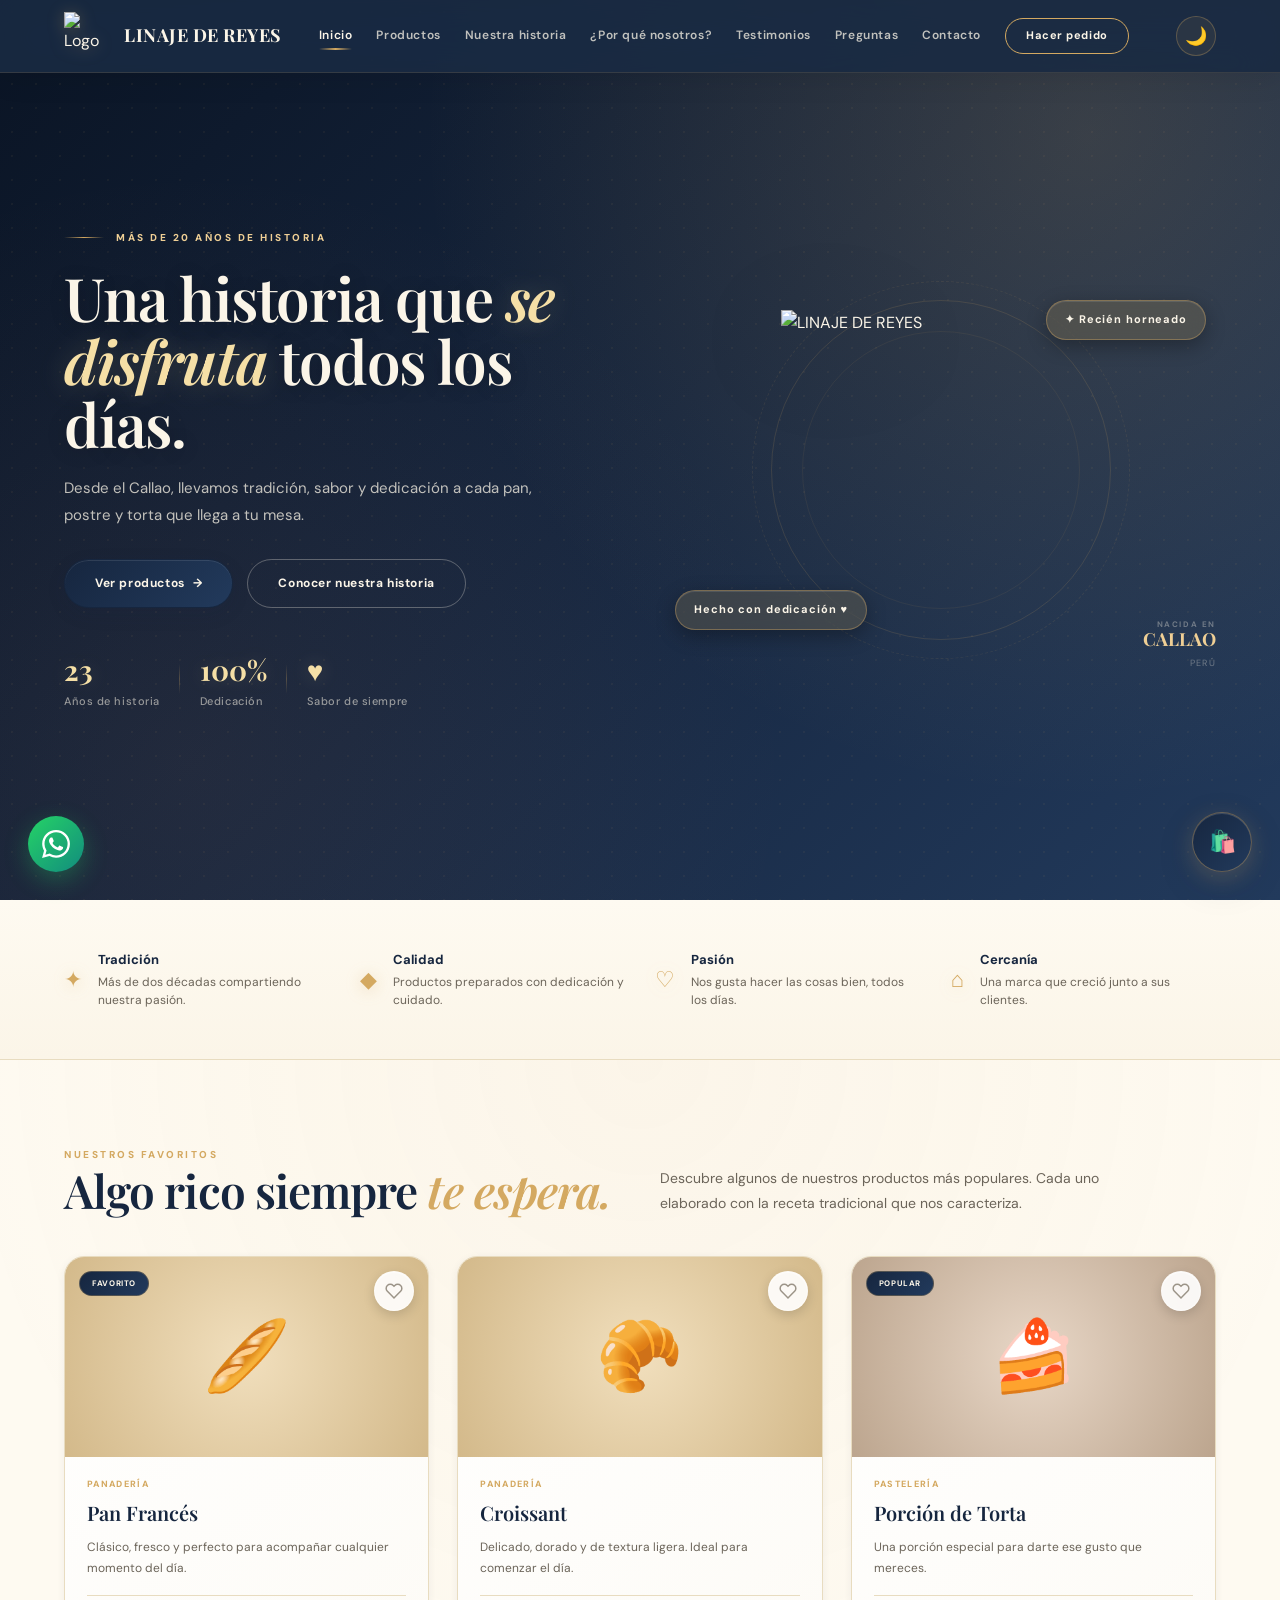
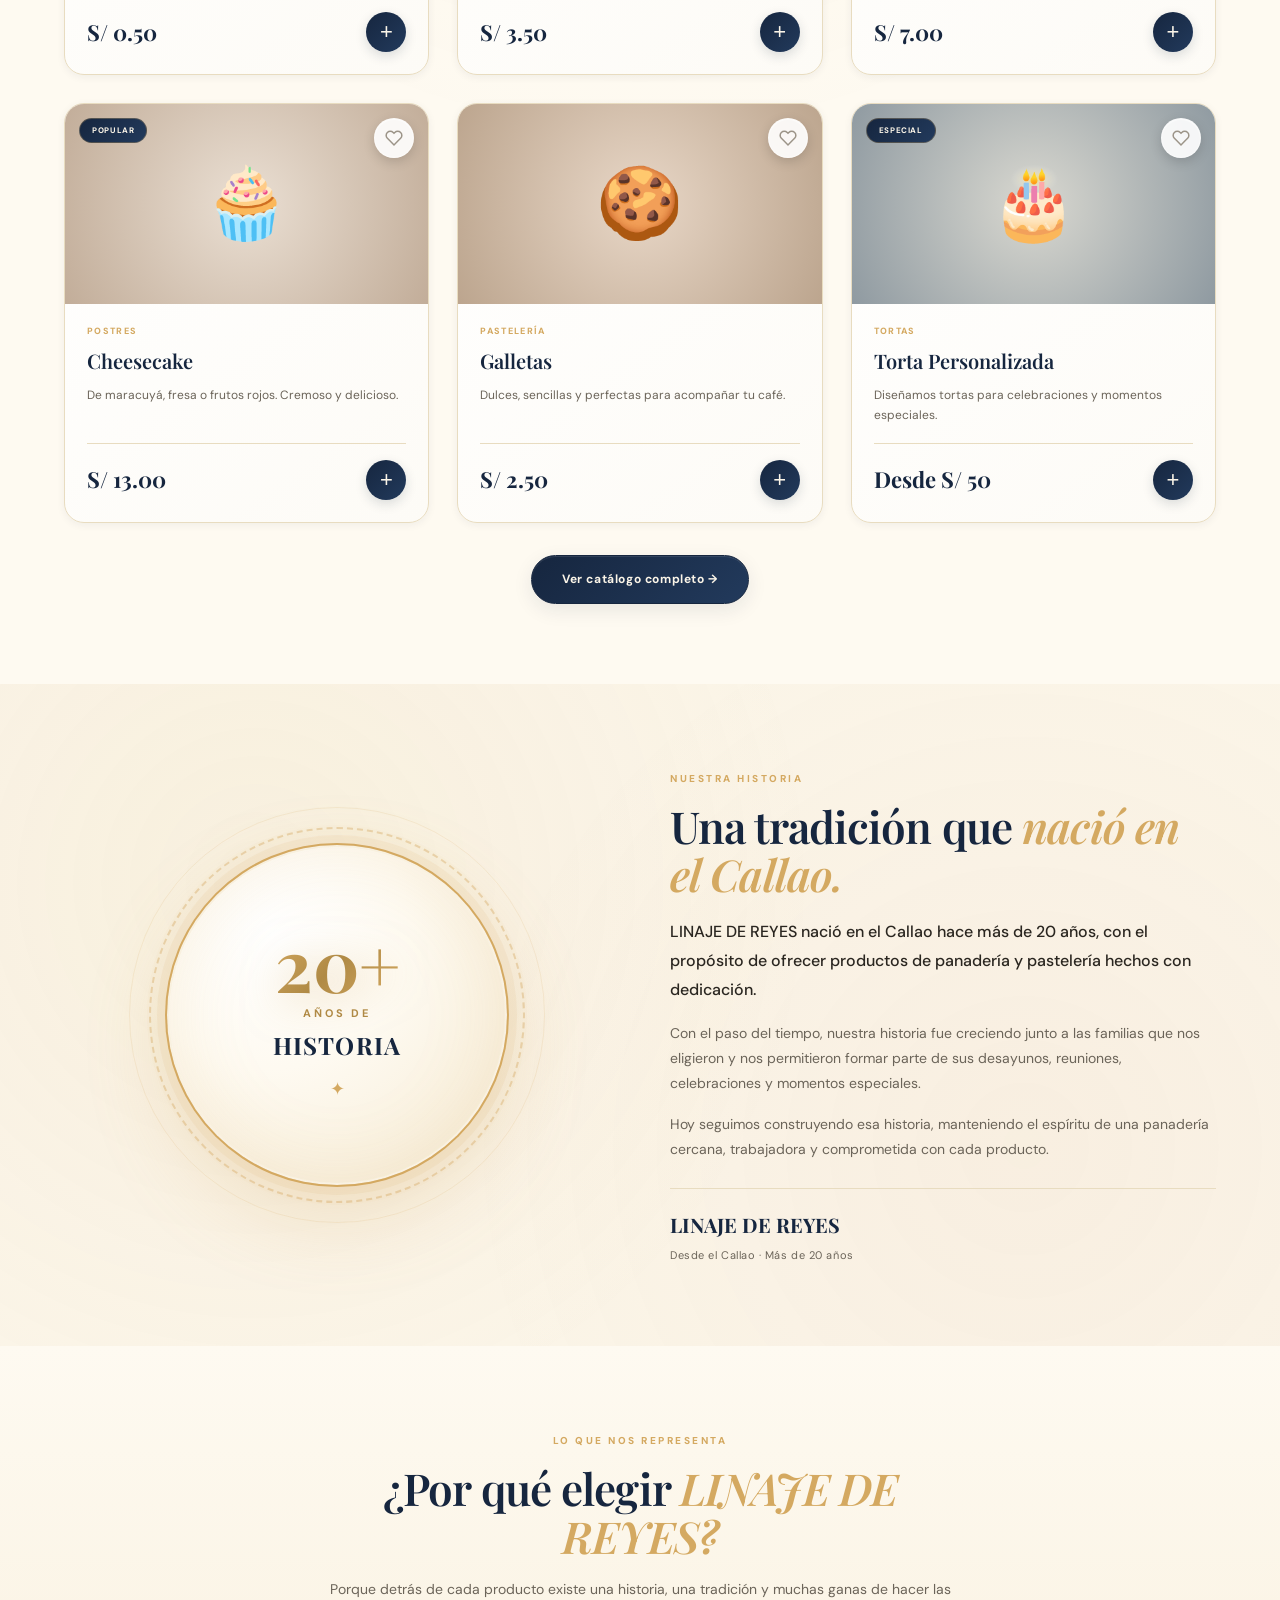
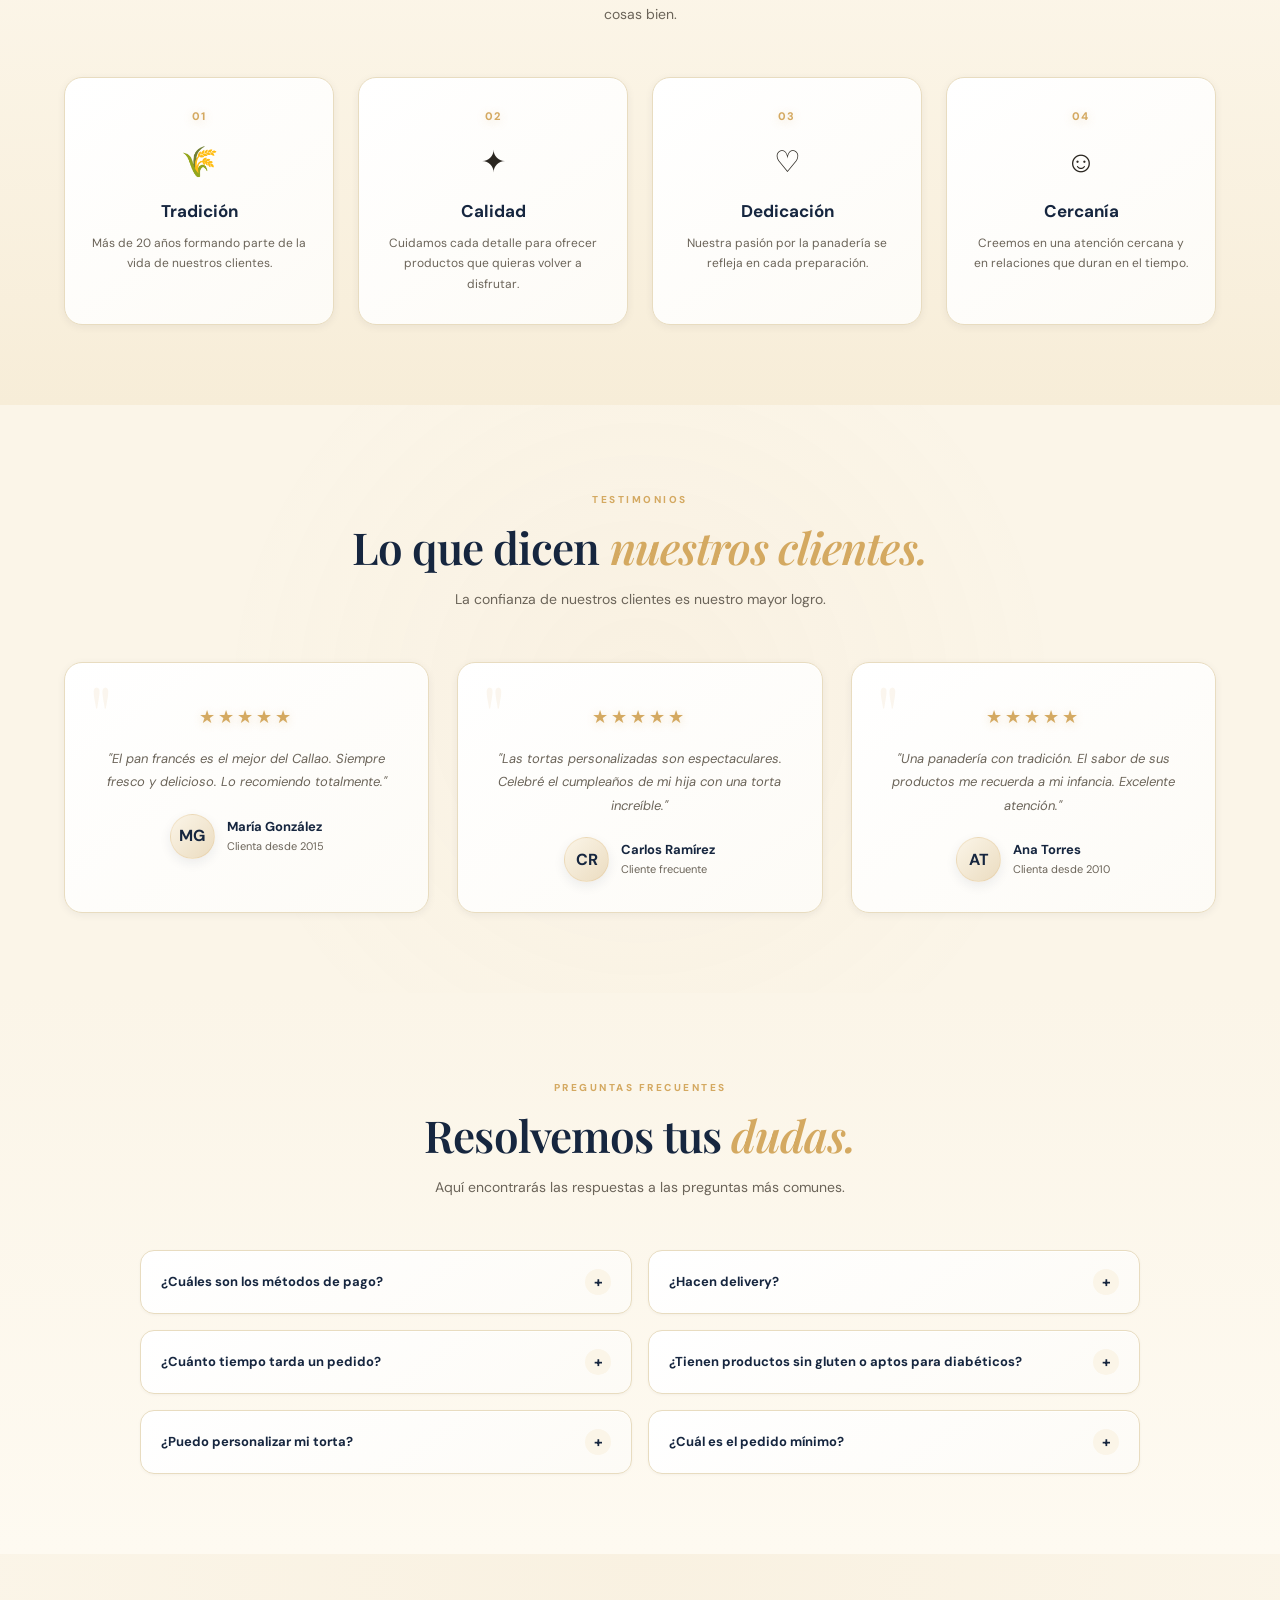
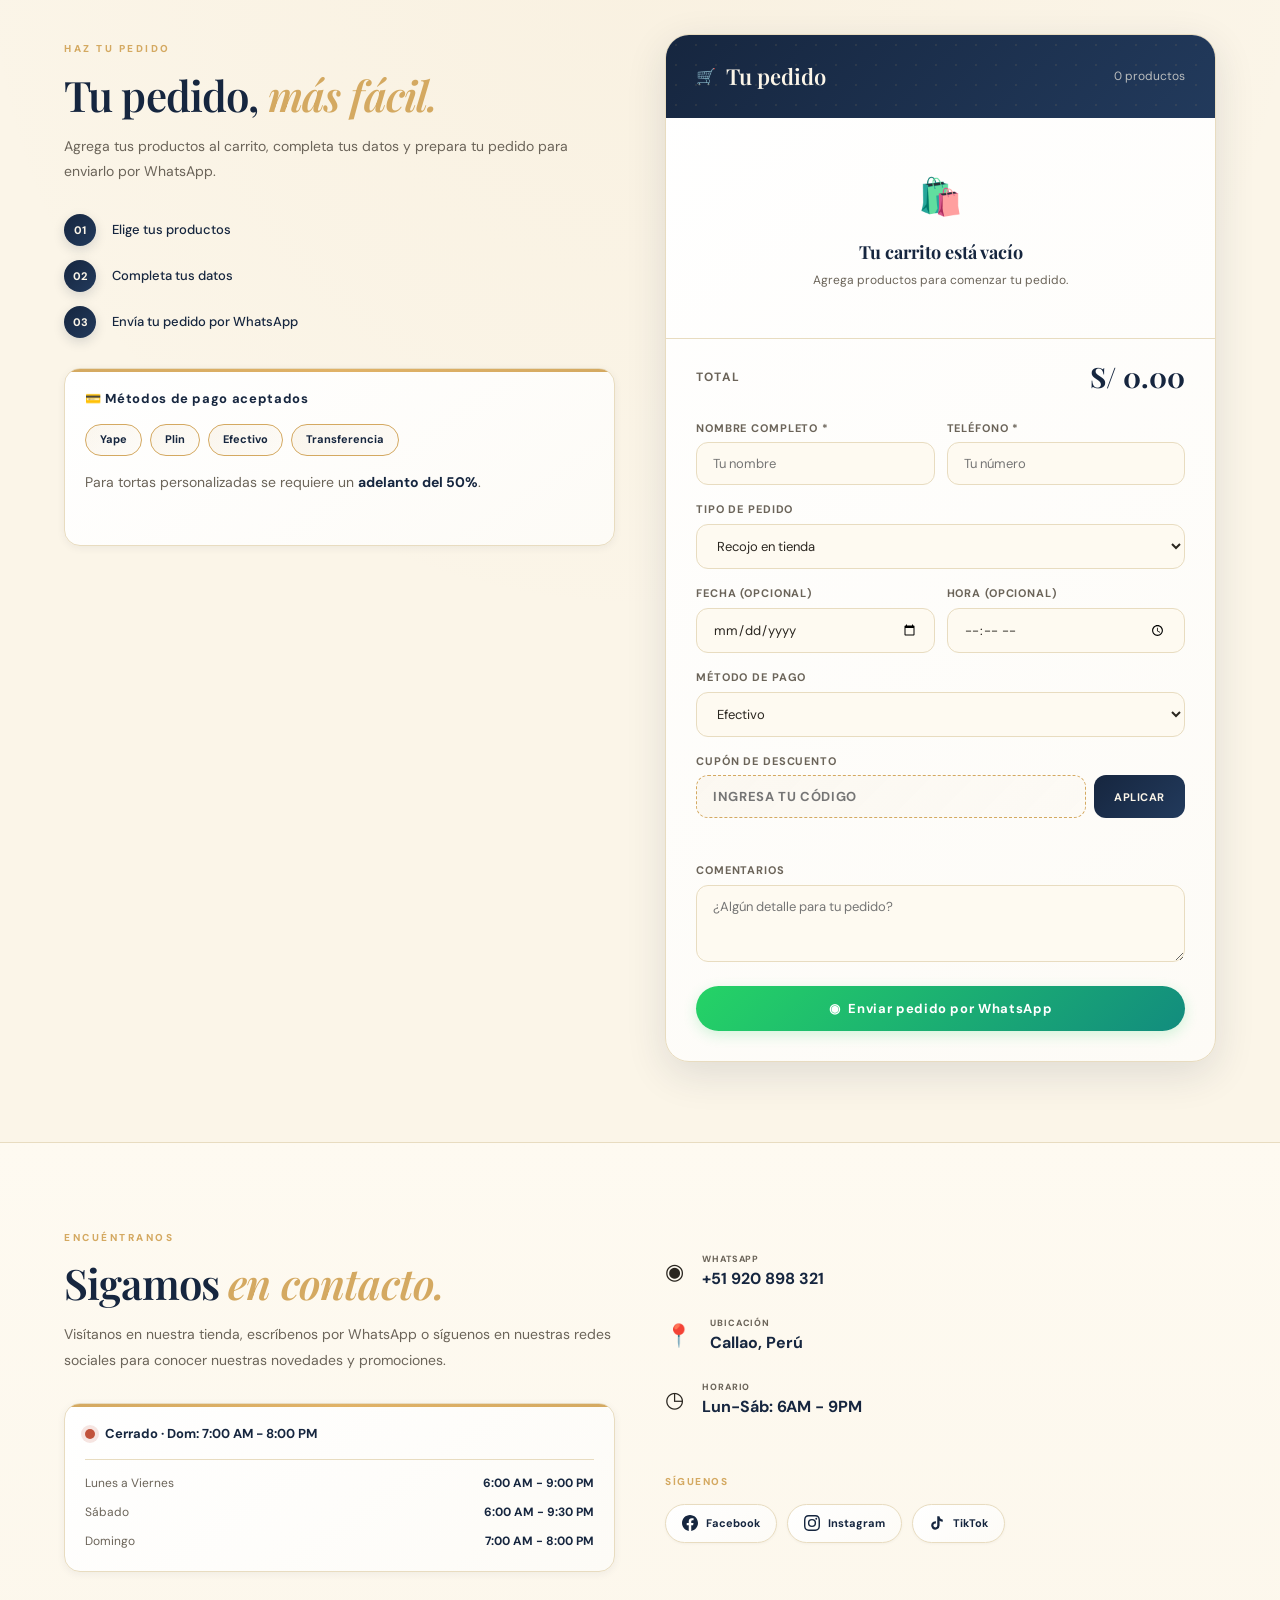
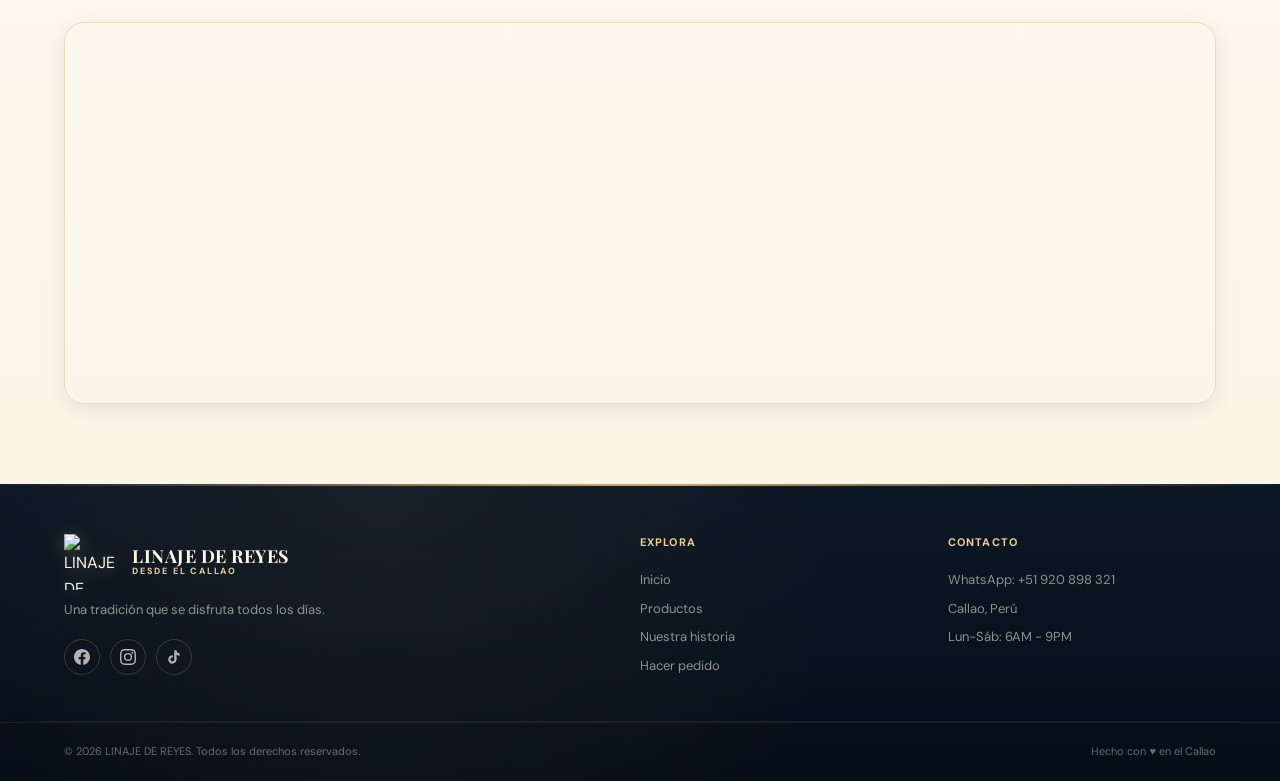
==== commit 7f367868: "version 6" ====
--- a/index.html
+++ b/index.html
@@ -2,6 +2,49 @@
 <html lang="es">
 <head>
     <meta charset="UTF-8">
+    <script type="application/ld+json">
+{
+    "@context": "https://schema.org",
+    "@type": "Bakery",
+    "name": "LINAJE DE REYES",
+    "description": "Panadería y pastelería con más de 20 años de historia en el Callao.",
+    "url": "https://richi2002.github.io/linaje-de-reyes/",
+    "logo": "https://richi2002.github.io/linaje-de-reyes/logo.png",
+    "image": "https://richi2002.github.io/linaje-de-reyes/logo.png",
+    "telephone": "+51920898321",
+    "priceRange": "S/",
+    "address": {
+        "@type": "PostalAddress",
+        "addressLocality": "Callao",
+        "addressCountry": "PE"
+    },
+    "openingHoursSpecification": [
+        {
+            "@type": "OpeningHoursSpecification",
+            "dayOfWeek": ["Monday", "Tuesday", "Wednesday", "Thursday", "Friday"],
+            "opens": "06:00",
+            "closes": "21:00"
+        },
+        {
+            "@type": "OpeningHoursSpecification",
+            "dayOfWeek": "Saturday",
+            "opens": "06:00",
+            "closes": "21:30"
+        },
+        {
+            "@type": "OpeningHoursSpecification",
+            "dayOfWeek": "Sunday",
+            "opens": "07:00",
+            "closes": "20:00"
+        }
+    ],
+    "sameAs": [
+        "https://facebook.com/linajedereyes",
+        "https://instagram.com/linajedereyes",
+        "https://tiktok.com/@linajedereyes"
+    ]
+}
+</script>
     <meta name="viewport" content="width=device-width, initial-scale=1.0">
 
     <title>LINAJE DE REYES | Panadería & Pastelería</title>
@@ -16,8 +59,15 @@
     <meta property="og:type" content="website">
     <meta property="og:url" content="https://richi2002.github.io/linaje-de-reyes/">
     <meta property="og:image" content="https://richi2002.github.io/linaje-de-reyes/logo.png">
+    <meta property="og:image:width" content="512">
+    <meta property="og:image:height" content="512">
+    <meta property="og:image:alt" content="Logo de LINAJE DE REYES, panadería y pastelería del Callao">
     <meta property="og:locale" content="es_PE">
+    <meta property="og:site_name" content="LINAJE DE REYES">
     <meta name="twitter:card" content="summary_large_image">
+    <meta name="twitter:title" content="LINAJE DE REYES | Panadería & Pastelería">
+    <meta name="twitter:description" content="Una tradición que nació en el Callao. Más de 20 años de historia.">
+    <meta name="twitter:image" content="https://richi2002.github.io/linaje-de-reyes/logo.png">
     <link rel="canonical" href="https://richi2002.github.io/linaje-de-reyes/">
 
     <!-- FAVICON -->
@@ -33,7 +83,18 @@
 
     <link rel="preconnect" href="https://fonts.googleapis.com">
     <link rel="preconnect" href="https://fonts.gstatic.com" crossorigin>
-    <link href="https://fonts.googleapis.com/css2?family=DM+Sans:wght@400;500;600;700&family=Playfair+Display:wght@500;600;700&display=swap" rel="stylesheet">
+
+    <!-- Preload del logo (mejora el FCP) -->
+    <link rel="preload" as="image" href="./logo.png" type="image/png">
+
+    <!-- Carga asíncrona de fuentes (no bloquea el renderizado) -->
+    <link rel="preload" as="style"
+    href="https://fonts.googleapis.com/css2?family=DM+Sans:wght@400;500;600;700&family=Playfair+Display:wght@500;600;700&display=swap"
+    onload="this.onload=null;this.rel='stylesheet'">
+    <noscript>
+    <link rel="stylesheet"
+    href="https://fonts.googleapis.com/css2?family=DM+Sans:wght@400;500;600;700&family=Playfair+Display:wght@500;600;700&display=swap">
+    </noscript>
 
     <link rel="stylesheet" href="./style.css">
 </head>
@@ -69,7 +130,7 @@
             <span class="theme-icon">🌙</span>
         </button>
 
-        <button class="menu-btn" id="menuBtn" aria-label="Abrir menú">☰</button>
+        <button class="menu-btn" id="menuBtn" aria-label="Abrir menú" aria-expanded="false">☰</button>
     </div>
 </header>
 
@@ -127,6 +188,7 @@
 
 <!-- ================= BENEFICIOS ================= -->
 <section class="benefits">
+    <h2 class="sr-only">Nuestros valores</h2>
     <div class="container benefits-grid">
         <article class="benefit">
             <div class="benefit-icon">✦</div>
@@ -340,6 +402,20 @@
 
 <!-- ================= PEDIDO ================= -->
 <section class="section order-section" id="pedido">
+
+    <!-- Encabezado solo visible al imprimir -->
+    <div class="print-header">
+        <div class="print-header-brand">
+            <strong>LINAJE DE REYES</strong>
+            <span>Panadería &amp; Pastelería · Desde el Callao</span>
+        </div>
+        <div class="print-header-info">
+            <div><span>WhatsApp:</span> <strong>+51 920 898 321</strong></div>
+            <div><span>Pedido N°:</span> <strong id="printOrderNumber">—</strong></div>
+            <div><span>Fecha:</span> <strong id="printOrderDate">—</strong></div>
+        </div>
+    </div>
+
     <div class="container order-grid">
         <div class="order-intro">
             <span class="section-eyebrow">HAZ TU PEDIDO</span>
@@ -441,12 +517,17 @@
                     <label for="comentarios">Comentarios</label>
                     <textarea id="comentarios" rows="3" placeholder="¿Algún detalle para tu pedido?"></textarea>
                 </div>
-
                 <button type="submit" class="btn whatsapp-btn">
                     <span>◉</span> Enviar pedido por WhatsApp
                 </button>
             </form>
         </div>
+    </div>
+
+    <!-- Pie solo visible al imprimir -->
+    <div class="print-footer">
+        <p>Gracias por tu pedido. Este comprobante no es una factura.</p>
+        <p>Para confirmar, envíanos tu pedido por WhatsApp al +51 920 898 321.</p>
     </div>
 </section>
 
--- a/style.css
+++ b/style.css
@@ -4994,6 +4994,109 @@
     }
 }
 
+/* =========================================================
+   SISTEMA DE FAVORITOS
+   ========================================================= */
+
+.favorite-btn {
+    position: absolute;
+    z-index: 10;
+    top: 14px;
+    right: 14px;
+
+    width: 40px;
+    height: 40px;
+
+    display: grid;
+    place-items: center;
+
+    padding: 0;
+    border: 1px solid rgba(255, 255, 255, 0.4);
+    border-radius: 50%;
+
+    background: rgba(255, 255, 255, 0.9);
+    color: #9c9488;
+
+    cursor: pointer;
+
+    backdrop-filter: blur(10px);
+    -webkit-backdrop-filter: blur(10px);
+
+    box-shadow:
+        0 4px 12px rgba(0, 0, 0, 0.15),
+        inset 0 1px 0 rgba(255, 255, 255, 0.5);
+
+    transition: all 0.3s cubic-bezier(0.22, 1, 0.36, 1);
+}
+
+.favorite-btn:hover {
+    transform: scale(1.12);
+    background: var(--white);
+    border-color: rgba(212, 169, 97, 0.5);
+}
+
+.favorite-btn:active {
+    transform: scale(0.95);
+}
+
+.favorite-btn svg {
+    width: 18px;
+    height: 18px;
+    transition: all 0.3s ease;
+}
+
+/* Estado activo (favorito) */
+.favorite-btn.active {
+    background: linear-gradient(135deg, #e74c3c, #c0392b);
+    color: white;
+    border-color: #e74c3c;
+    box-shadow:
+        0 6px 20px rgba(231, 76, 60, 0.4),
+        0 0 25px rgba(231, 76, 60, 0.3);
+}
+
+.favorite-btn.active svg {
+    fill: white;
+    stroke: white;
+}
+
+.favorite-btn.active:hover {
+    background: linear-gradient(135deg, #c0392b, #a93226);
+    box-shadow:
+        0 8px 25px rgba(231, 76, 60, 0.5),
+        0 0 35px rgba(231, 76, 60, 0.4);
+}
+
+/* Animación cuando se marca */
+.favorite-btn.active svg {
+    animation: heartBeat 0.4s ease;
+}
+
+@keyframes heartBeat {
+    0% { transform: scale(1); }
+    25% { transform: scale(1.3); }
+    50% { transform: scale(0.95); }
+    100% { transform: scale(1); }
+}
+
+/* Modo oscuro */
+[data-theme="dark"] .favorite-btn {
+    background: rgba(21, 34, 56, 0.9);
+    color: #a8a094;
+    border-color: rgba(255, 255, 255, 0.15);
+}
+
+[data-theme="dark"] .favorite-btn:hover {
+    background: #1c2f4b;
+    border-color: rgba(232, 201, 143, 0.5);
+    color: #e8c98f;
+}
+
+[data-theme="dark"] .favorite-btn.active {
+    background: linear-gradient(135deg, #e74c3c, #c0392b);
+    color: white;
+    border-color: #e74c3c;
+}
 
 /* =========================================================
    ACCESIBILIDAD
@@ -5016,4 +5119,398 @@
 textarea:focus-visible {
     outline: 3px solid rgba(212, 169, 97, 0.5);
     outline-offset: 3px;
+}
+
+/* Utilidad de accesibilidad: texto solo para lectores de pantalla */
+.sr-only {
+    position: absolute;
+    width: 1px;
+    height: 1px;
+    padding: 0;
+    margin: -1px;
+    overflow: hidden;
+    clip: rect(0, 0, 0, 0);
+    white-space: nowrap;
+    border: 0;
+}
+/* =========================================================
+   IMPRESIÓN — Comprobante de pedido profesional
+   ========================================================= */
+
+/* Por defecto los encabezados/pies de impresión están ocultos */
+.print-header,
+.print-footer {
+    display: none;
+}
+
+@media print {
+
+    /* ========== CONFIGURACIÓN DE PÁGINA ========== */
+    @page {
+        size: A4;
+        margin: 15mm 12mm;
+    }
+
+    /* ========== RESET GLOBAL ========== */
+    * {
+        box-shadow: none !important;
+        text-shadow: none !important;
+    }
+
+    html,
+    body {
+        background: #ffffff !important;
+        color: #000000 !important;
+        font-family: "Helvetica Neue", Arial, sans-serif !important;
+        font-size: 11pt;
+        line-height: 1.5;
+    }
+
+    body::before {
+        display: none !important;
+    }
+
+    /* ========== OCULTAR TODO LO DECORATIVO ========== */
+    .header,
+    .nav,
+    .menu-btn,
+    .theme-toggle,
+    .whatsapp-float,
+    .floating-cart,
+    .scroll-top,
+    .cart-drawer,
+    .toast,
+    .hero,
+    .benefits,
+    .products-section,
+    .history-section,
+    .why-section,
+    .testimonials-section,
+    .faq-section,
+    .contact-section,
+    .map-container,
+    .footer,
+    .catalog-hero,
+    .catalog-cta,
+    .product-story,
+    .product-breadcrumb,
+    .order-intro,
+    .product-actions,
+    .quantity-control,
+    .cart-controls,
+    .cart-btn,
+    .whatsapp-btn,
+    .coupon-apply-btn,
+    .coupon-group,
+    .order-steps,
+    .order-info-box {
+        display: none !important;
+    }
+
+    /* ========== SECCIÓN DE PEDIDO ========== */
+    .order-section {
+        display: block !important;
+        padding: 0 !important;
+        background: #ffffff !important;
+        margin: 0 !important;
+    }
+
+    .order-section .container {
+        max-width: 100% !important;
+        padding: 0 !important;
+        margin: 0 !important;
+    }
+
+    .order-grid {
+        display: block !important;
+        grid-template-columns: 1fr !important;
+        gap: 0 !important;
+    }
+
+    /* ========== ENCABEZADO DEL COMPROBANTE ========== */
+    .print-header {
+        display: flex !important;
+        justify-content: space-between;
+        align-items: flex-start;
+        gap: 20px;
+        padding-bottom: 12pt;
+        margin-bottom: 16pt;
+        border-bottom: 2px solid #000000;
+    }
+
+    .print-header-brand strong {
+        display: block;
+        font-family: "Helvetica Neue", Arial, sans-serif;
+        font-size: 18pt;
+        font-weight: 900;
+        letter-spacing: 1pt;
+        text-transform: uppercase;
+        color: #000000;
+        margin-bottom: 2pt;
+    }
+
+    .print-header-brand span {
+        display: block;
+        font-size: 9pt;
+        color: #333333;
+        letter-spacing: 0.5pt;
+    }
+
+    .print-header-info {
+        text-align: right;
+        font-size: 9pt;
+        line-height: 1.6;
+        color: #000000;
+    }
+
+    .print-header-info span {
+        color: #666666;
+        margin-right: 4pt;
+    }
+
+    .print-header-info strong {
+        color: #000000;
+        font-weight: 700;
+    }
+
+    /* ========== CAJA DEL PEDIDO ========== */
+    .order-box {
+        display: block !important;
+        border: 1px solid #cccccc !important;
+        border-radius: 0 !important;
+        background: #ffffff !important;
+        overflow: visible !important;
+        padding: 0 !important;
+    }
+
+    .order-header {
+        display: flex !important;
+        justify-content: space-between !important;
+        align-items: center !important;
+        padding: 10pt 14pt !important;
+        background: #f5f5f5 !important;
+        border-bottom: 1px solid #cccccc !important;
+        color: #000000 !important;
+    }
+
+    .order-header div {
+        display: flex !important;
+        align-items: center !important;
+        gap: 8pt !important;
+    }
+
+    .order-header > span:first-child {
+        display: none !important; /* ocultar emoji 🛒 */
+    }
+
+    .order-header h3 {
+        color: #000000 !important;
+        font-family: "Helvetica Neue", Arial, sans-serif !important;
+        font-size: 13pt !important;
+        font-weight: 700 !important;
+        margin: 0 !important;
+        text-transform: uppercase;
+        letter-spacing: 1pt;
+    }
+
+    #cartCount {
+        color: #555555 !important;
+        font-size: 9pt !important;
+        font-weight: 500 !important;
+    }
+
+    /* ========== LISTA DE PRODUCTOS ========== */
+    .cart-items {
+        display: block !important;
+        margin: 0 !important;
+        padding: 0 !important;
+        min-height: auto !important;
+    }
+
+    .cart-item,
+    .drawer-cart-item {
+        display: flex !important;
+        justify-content: space-between !important;
+        align-items: center !important;
+        padding: 8pt 14pt !important;
+        border-bottom: 1px solid #e0e0e0 !important;
+        gap: 12pt !important;
+        page-break-inside: avoid;
+    }
+
+    .cart-item:last-child {
+        border-bottom: none !important;
+    }
+
+    .cart-item-info {
+        flex: 1 !important;
+        min-width: 0 !important;
+    }
+
+    .cart-item-name {
+        display: block !important;
+        font-family: "Helvetica Neue", Arial, sans-serif !important;
+        font-size: 11pt !important;
+        font-weight: 700 !important;
+        color: #000000 !important;
+        margin-bottom: 2pt;
+    }
+
+    .cart-item-price {
+        display: block !important;
+        font-size: 9pt !important;
+        color: #666666 !important;
+        font-family: "Helvetica Neue", Arial, sans-serif !important;
+    }
+
+    /* Los controles +/- y eliminar se ocultan */
+    .cart-controls {
+        display: none !important;
+    }
+
+    /* ========== SUBTOTALES Y TOTAL ========== */
+    .cart-total {
+        display: flex !important;
+        justify-content: space-between !important;
+        align-items: center !important;
+        padding: 12pt 14pt !important;
+        border-top: 2px solid #000000 !important;
+        background: #f9f9f9 !important;
+        margin: 0 !important;
+        page-break-inside: avoid;
+    }
+
+    .cart-total span {
+        font-size: 12pt !important;
+        font-weight: 700 !important;
+        color: #000000 !important;
+        text-transform: uppercase;
+        letter-spacing: 1pt;
+        font-family: "Helvetica Neue", Arial, sans-serif !important;
+    }
+
+    .cart-total strong {
+        font-size: 16pt !important;
+        font-weight: 900 !important;
+        color: #000000 !important;
+        font-family: "Helvetica Neue", Arial, sans-serif !important;
+    }
+
+    /* Líneas de descuento si aplica */
+    .cart-discount-line,
+    .cart-subtotal-line,
+    .cart-final-line {
+        display: flex !important;
+        justify-content: space-between !important;
+        padding: 6pt 14pt !important;
+        font-size: 10pt !important;
+        color: #000000 !important;
+        border-color: #cccccc !important;
+    }
+
+    .cart-final-line {
+        border-top: 1px solid #cccccc !important;
+        font-weight: 700 !important;
+    }
+
+    .cart-discount-line {
+        background: #f0f8f0 !important;
+        border: none !important;
+        border-top: 1px dashed #999999 !important;
+        border-bottom: 1px dashed #999999 !important;
+    }
+
+    .discount-label,
+    .discount-amount,
+    .discount-detail {
+        color: #000000 !important;
+        font-family: "Helvetica Neue", Arial, sans-serif !important;
+    }
+
+    /* ========== FORMULARIO DE DATOS DEL CLIENTE ========== */
+    .order-box form {
+        display: block !important;
+        padding: 14pt !important;
+        margin: 0 !important;
+    }
+
+    .form-row {
+        display: grid !important;
+        grid-template-columns: 1fr 1fr !important;
+        gap: 12pt !important;
+    }
+
+    .form-group {
+        margin-bottom: 10pt !important;
+        page-break-inside: avoid;
+    }
+
+    .form-group label {
+        display: block !important;
+        font-size: 8pt !important;
+        font-weight: 700 !important;
+        text-transform: uppercase !important;
+        letter-spacing: 0.5pt !important;
+        color: #555555 !important;
+        margin-bottom: 3pt !important;
+        font-family: "Helvetica Neue", Arial, sans-serif !important;
+    }
+
+    .form-group input,
+    .form-group select,
+    .form-group textarea {
+        display: block !important;
+        width: 100% !important;
+        padding: 6pt 8pt !important;
+        border: 1px solid #cccccc !important;
+        border-radius: 0 !important;
+        background: #ffffff !important;
+        color: #000000 !important;
+        font-family: "Helvetica Neue", Arial, sans-serif !important;
+        font-size: 10pt !important;
+        -webkit-appearance: none;
+        appearance: none;
+    }
+
+    .form-group textarea {
+        min-height: 40pt !important;
+        resize: none !important;
+    }
+
+    /* Placeholders visibles en gris claro */
+    .form-group input::placeholder,
+    .form-group textarea::placeholder {
+        color: #999999 !important;
+        font-style: italic;
+    }
+
+    /* ========== PIE DEL COMPROBANTE ========== */
+    .print-footer {
+        display: block !important;
+        margin-top: 20pt;
+        padding-top: 12pt;
+        border-top: 1px solid #cccccc;
+        text-align: center;
+        color: #666666;
+        font-size: 9pt;
+        font-family: "Helvetica Neue", Arial, sans-serif !important;
+    }
+
+    .print-footer p {
+        margin: 3pt 0;
+    }
+
+    /* ========== EVITAR CORTES EN MEDIO DE ELEMENTOS ========== */
+    .order-box,
+    .cart-item,
+    .cart-total,
+    .form-group {
+        page-break-inside: avoid;
+    }
+
+    /* ========== ENLACES SIN SUBRAYADO NI COLOR ========== */
+    a {
+        color: #000000 !important;
+        text-decoration: none !important;
+    }
 }
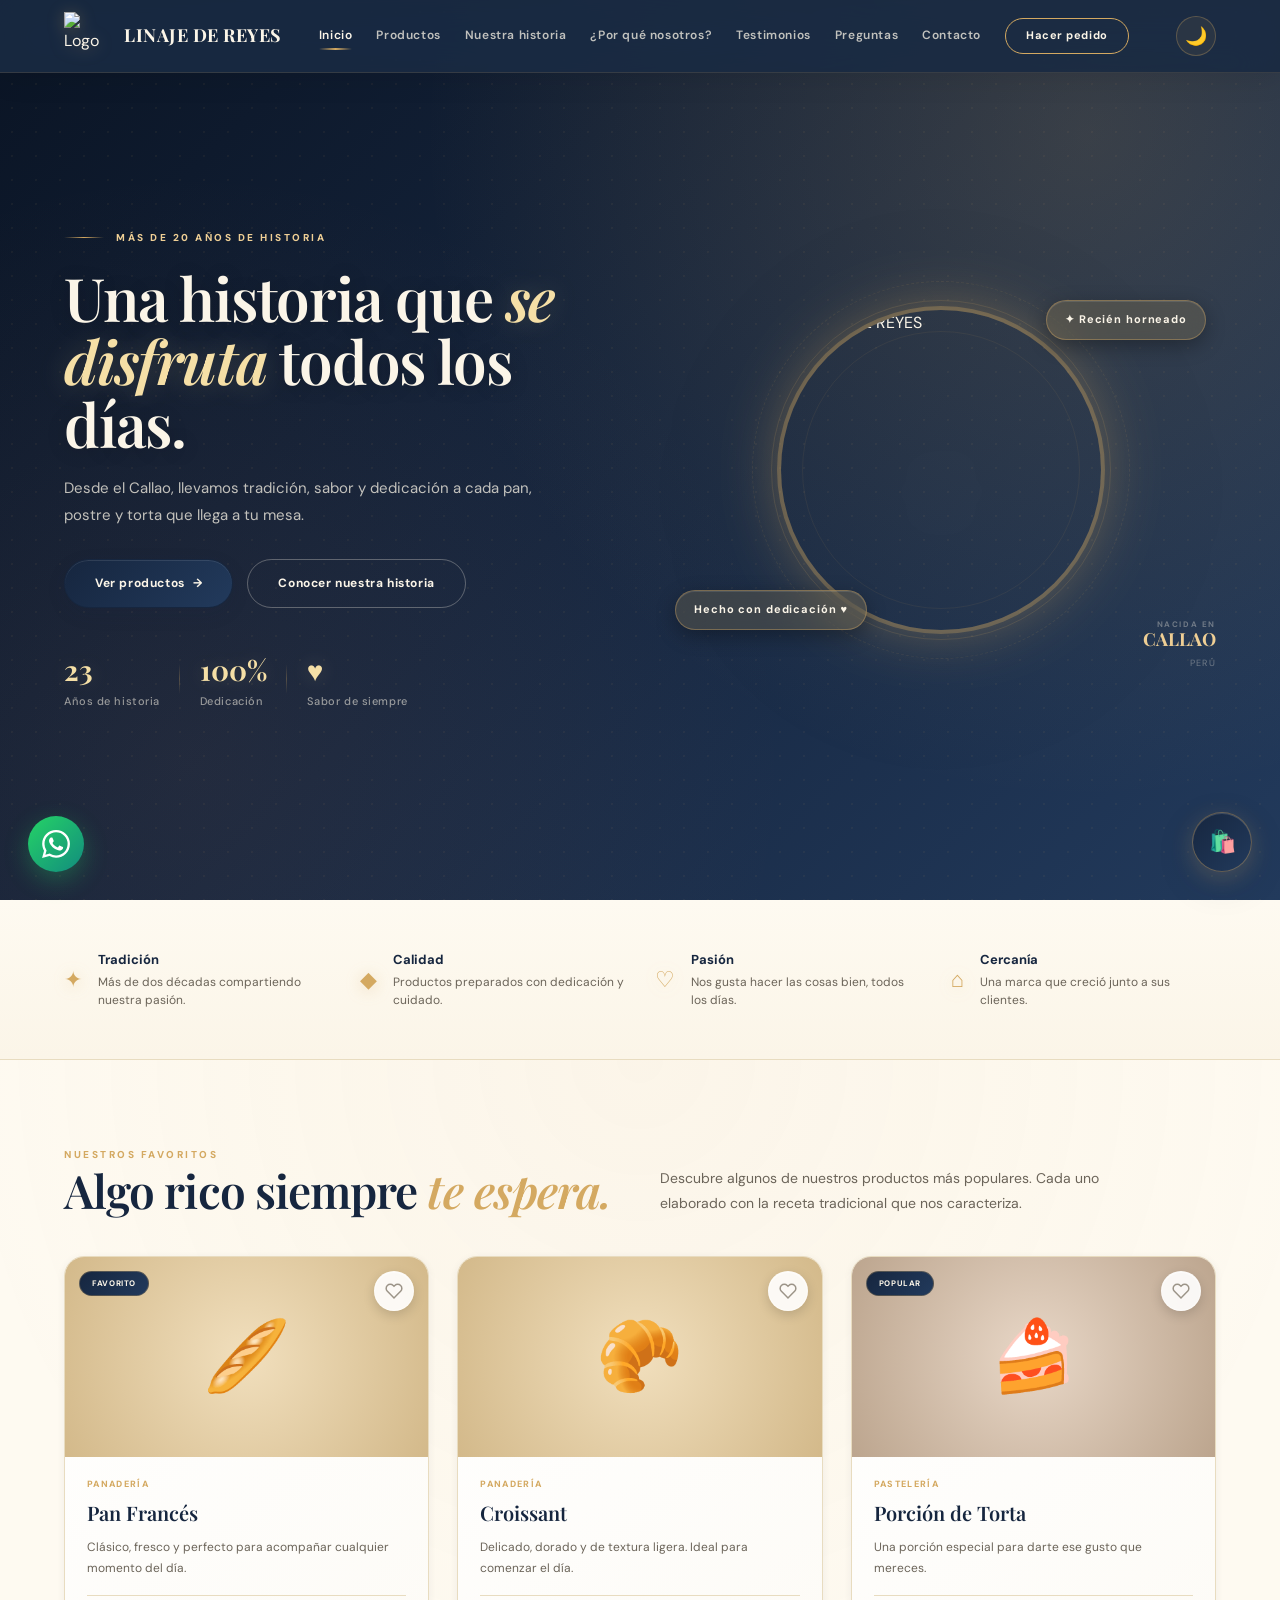
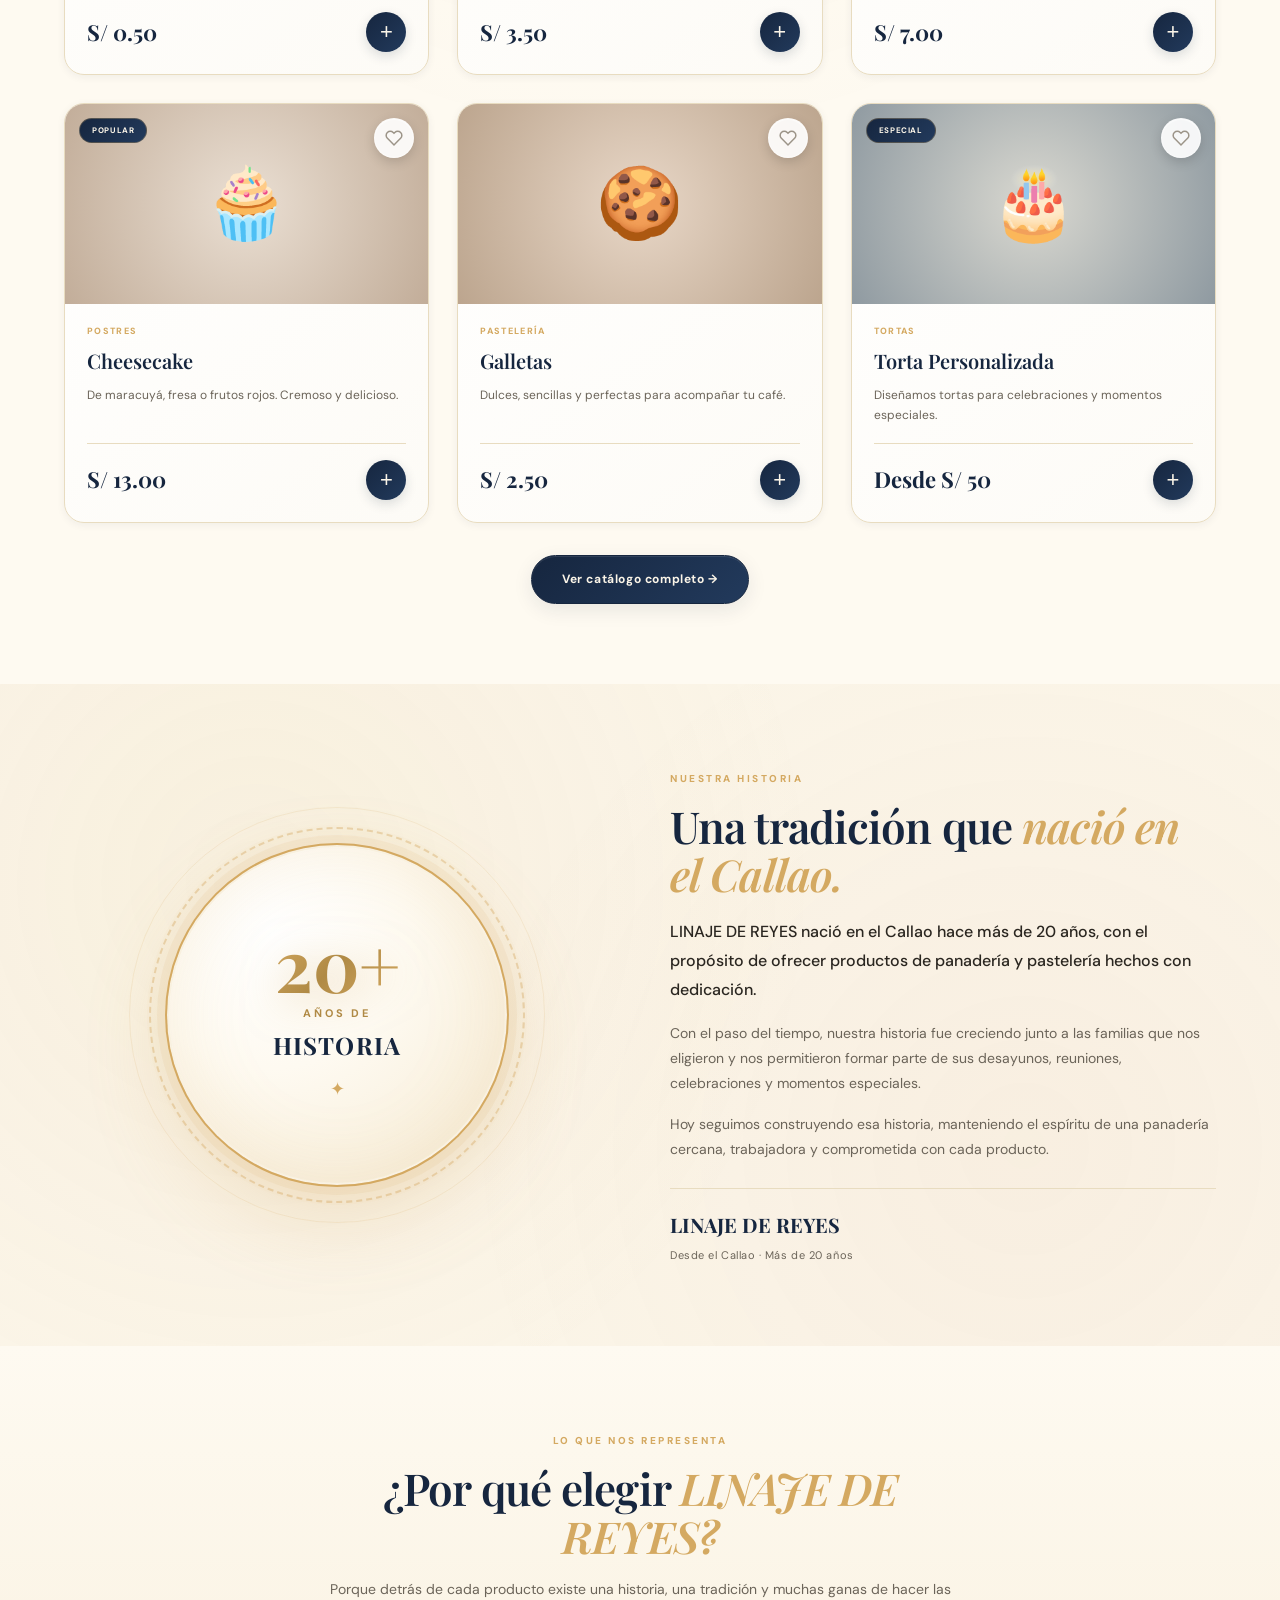
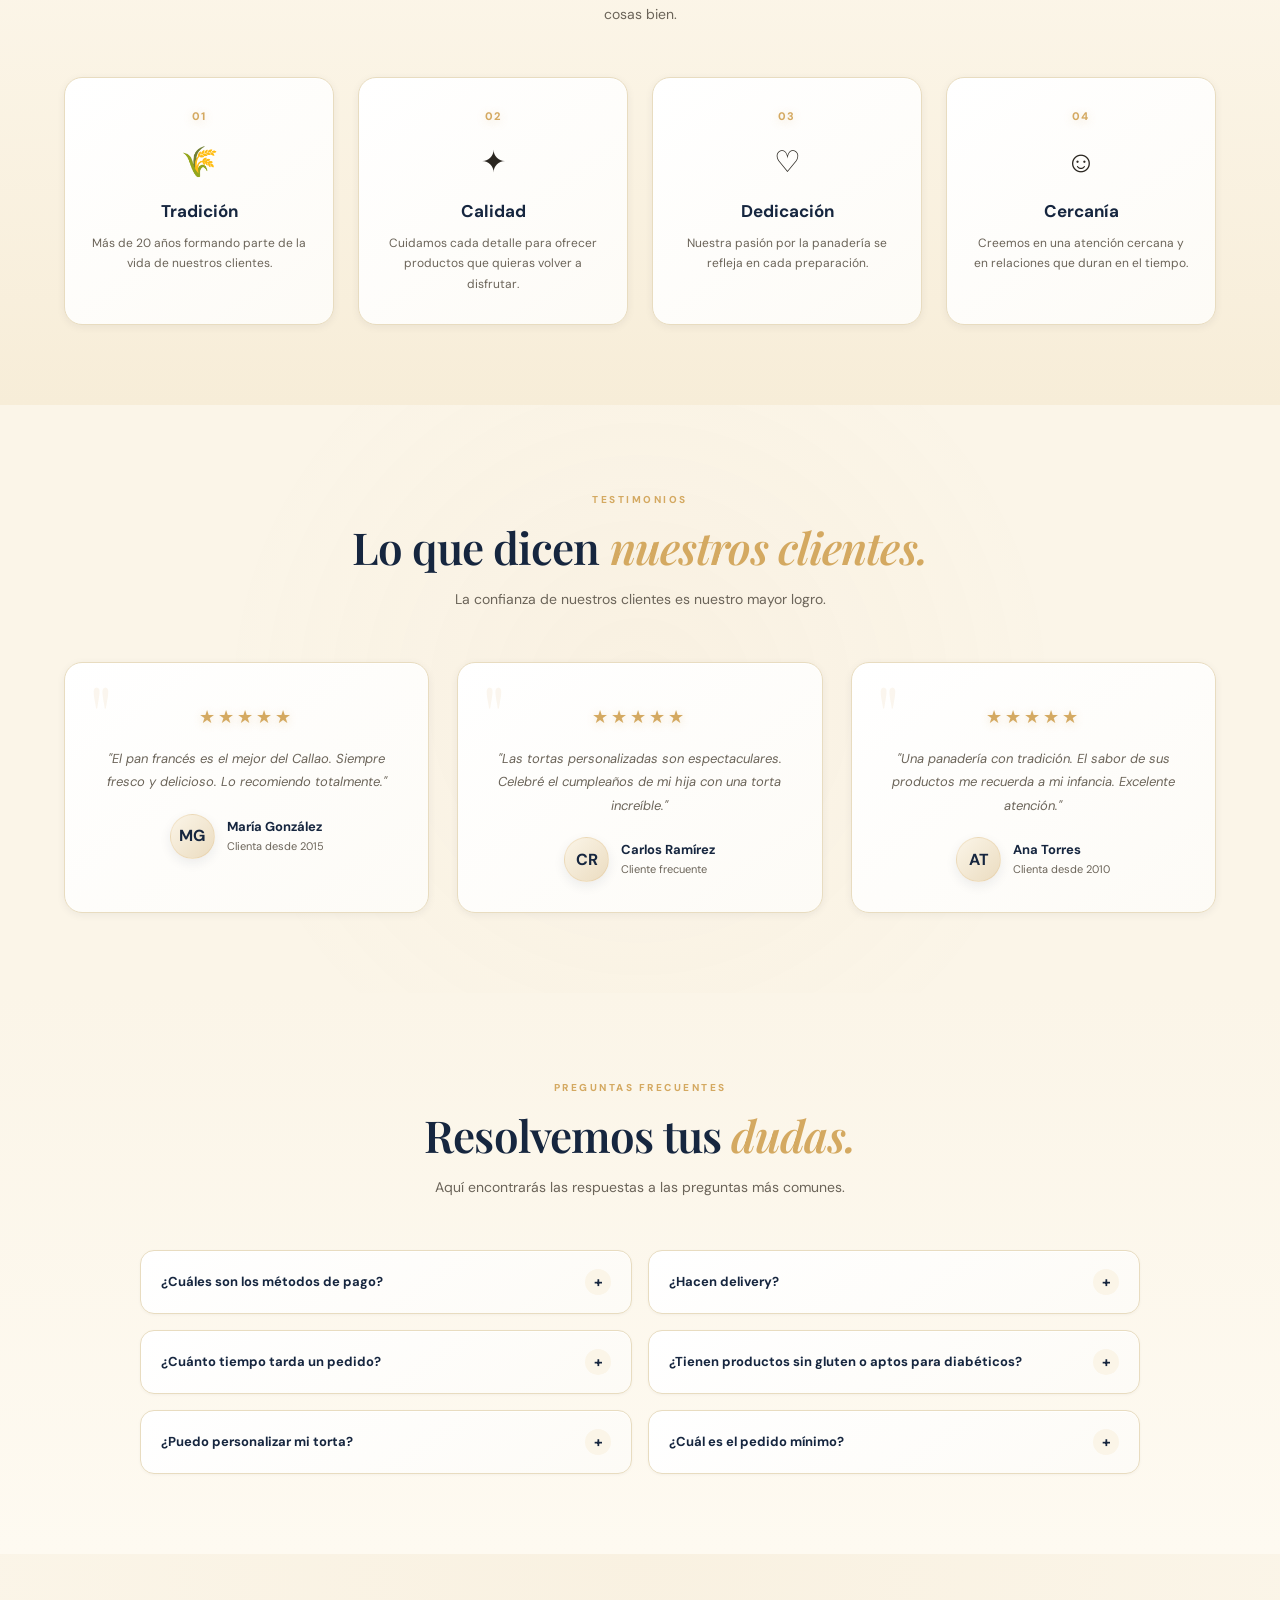
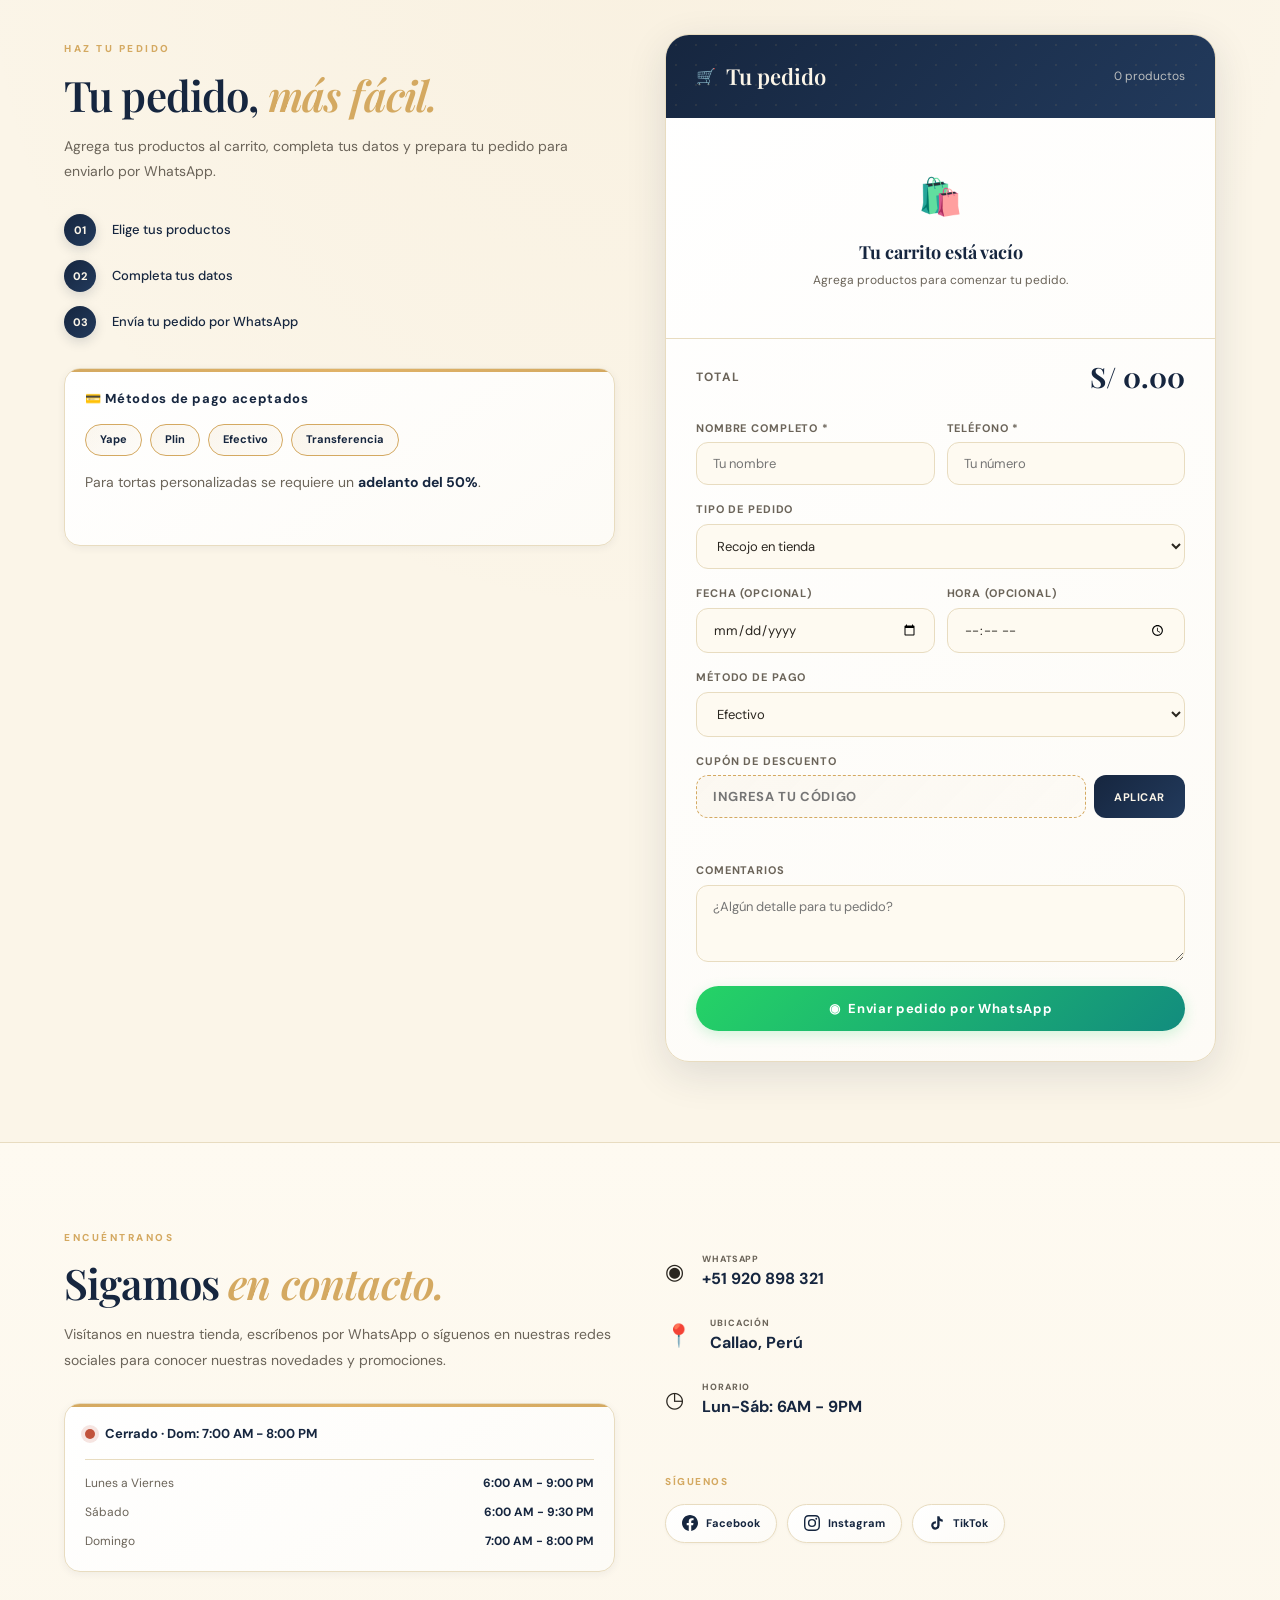
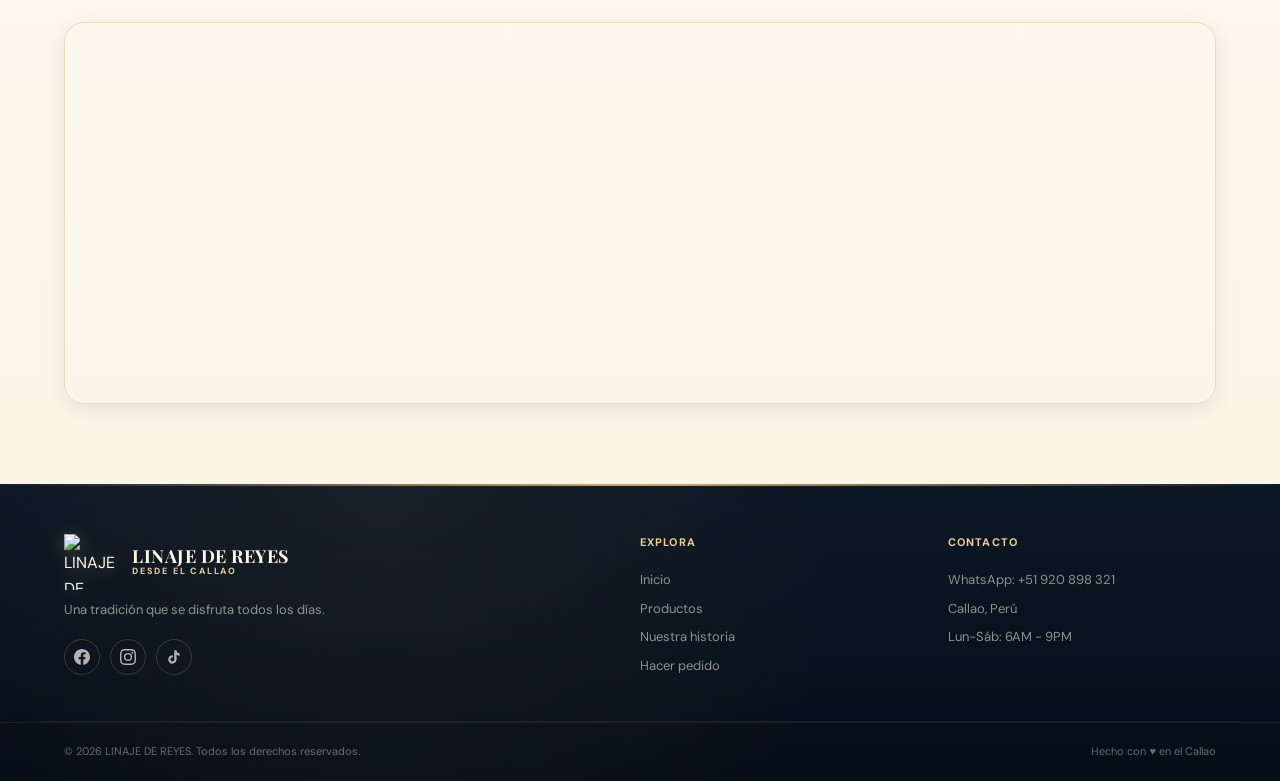
==== commit 98de70a0: "version 8" ====
--- a/index.html
+++ b/index.html
@@ -70,10 +70,13 @@
     <meta name="twitter:image" content="https://richi2002.github.io/linaje-de-reyes/logo.png">
     <link rel="canonical" href="https://richi2002.github.io/linaje-de-reyes/">
 
+    <!-- SEGURIDAD (inofensivos) -->
+    <meta http-equiv="X-Content-Type-Options" content="nosniff">
+    <meta name="referrer" content="strict-origin-when-cross-origin">
+
     <!-- FAVICON -->
     <link rel="icon" type="image/png" href="./logo.png">
-    <link rel="apple-touch-icon" href="./logo.png">
-
+    <link rel="apple-touch-icon" href="./apple-touch-icon.png">
     <!-- PWA -->
     <link rel="manifest" href="./manifest.json">
     <meta name="theme-color" content="#172536">
@@ -87,13 +90,16 @@
     <!-- Preload del logo (mejora el FCP) -->
     <link rel="preload" as="image" href="./logo.png" type="image/png">
 
+    <!-- Preload del CSS crítico (evita bloqueo de render) -->
+    <link rel="preload" as="style" href="./style.css">
+
     <!-- Carga asíncrona de fuentes (no bloquea el renderizado) -->
     <link rel="preload" as="style"
-    href="https://fonts.googleapis.com/css2?family=DM+Sans:wght@400;500;600;700&family=Playfair+Display:wght@500;600;700&display=swap"
+    href="https://fonts.googleapis.com/css2?family=DM+Sans:wght@400;600;700&family=Playfair+Display:wght@600;700&display=swap"
     onload="this.onload=null;this.rel='stylesheet'">
     <noscript>
     <link rel="stylesheet"
-    href="https://fonts.googleapis.com/css2?family=DM+Sans:wght@400;500;600;700&family=Playfair+Display:wght@500;600;700&display=swap">
+    href="https://fonts.googleapis.com/css2?family=DM+Sans:wght@400;600;700&family=Playfair+Display:wght@600;700&display=swap">
     </noscript>
 
     <link rel="stylesheet" href="./style.css">
@@ -170,7 +176,7 @@
 
         <div class="hero-art">
             <div class="hero-circle"></div>
-            <img src="./logo.png" alt="LINAJE DE REYES" class="hero-logo">
+            <img src="./logo.png" alt="LINAJE DE REYES" class="hero-logo" width="320" height="320" fetchpriority="high">
             <div class="hero-label label-top">
                 <span>✦</span> Recién horneado
             </div>
@@ -428,7 +434,7 @@
             </div>
 
             <div class="order-info-box">
-                <h4>💳 Métodos de pago aceptados</h4>
+                <h3>💳 Métodos de pago aceptados</h3>
                 <div class="payment-methods">
                     <span class="payment-tag">Yape</span>
                     <span class="payment-tag">Plin</span>
@@ -517,6 +523,7 @@
                     <label for="comentarios">Comentarios</label>
                     <textarea id="comentarios" rows="3" placeholder="¿Algún detalle para tu pedido?"></textarea>
                 </div>
+
                 <button type="submit" class="btn whatsapp-btn">
                     <span>◉</span> Enviar pedido por WhatsApp
                 </button>
@@ -568,17 +575,17 @@
                 </div>
 
                 <div class="social-links">
-                    <h4>SÍGUENOS</h4>
+                    <h3>SÍGUENOS</h3>
                     <div class="social-grid">
-                        <a href="https://facebook.com/linajedereyes" target="_blank" rel="noopener noreferrer" class="social-link">
+                        <a href="https://facebook.com/linajedereyes" target="_blank" rel="noopener noreferrer" class="social-link" aria-label="Visitar nuestro Facebook">
                             <svg width="16" height="16" viewBox="0 0 24 24" fill="currentColor"><path d="M24 12.073c0-6.627-5.373-12-12-12s-12 5.373-12 12c0 5.99 4.388 10.954 10.125 11.854v-8.385H7.078v-3.47h3.047V9.43c0-3.007 1.792-4.669 4.533-4.669 1.312 0 2.686.235 2.686.235v2.953H15.83c-1.491 0-1.956.925-1.956 1.874v2.25h3.328l-.532 3.47h-2.796v8.385C19.612 23.027 24 18.062 24 12.073z"/></svg>
                             <span>Facebook</span>
                         </a>
-                        <a href="https://instagram.com/linajedereyes" target="_blank" rel="noopener noreferrer" class="social-link">
+                        <a href="https://instagram.com/linajedereyes" target="_blank" rel="noopener noreferrer" class="social-link" aria-label="Visitar nuestro Instagram">
                             <svg width="16" height="16" viewBox="0 0 24 24" fill="currentColor"><path d="M12 2.163c3.204 0 3.584.012 4.85.07 3.252.148 4.771 1.691 4.919 4.919.058 1.265.069 1.645.069 4.849 0 3.205-.012 3.584-.069 4.849-.149 3.225-1.664 4.771-4.919 4.919-1.266.058-1.644.07-4.85.07-3.204 0-3.584-.012-4.849-.07-3.26-.149-4.771-1.699-4.919-4.92-.058-1.265-.07-1.644-.07-4.849 0-3.204.013-3.583.07-4.849.149-3.227 1.664-4.771 4.919-4.919 1.266-.057 1.645-.069 4.849-.069zM12 0C8.741 0 8.333.014 7.053.072 2.695.272.273 2.69.073 7.052.014 8.333 0 8.741 0 12c0 3.259.014 3.668.072 4.948.2 4.358 2.618 6.78 6.98 6.98C8.333 23.986 8.741 24 12 24c3.259 0 3.668-.014 4.948-.072 4.354-.2 6.782-2.618 6.979-6.98.059-1.28.073-1.689.073-4.948 0-3.259-.014-3.667-.072-4.947-.196-4.354-2.617-6.78-6.979-6.98C15.668.014 15.259 0 12 0zm0 5.838a6.162 6.162 0 100 12.324 6.162 6.162 0 000-12.324zM12 16a4 4 0 110-8 4 4 0 010 8zm6.406-11.845a1.44 1.44 0 100 2.881 1.44 1.44 0 000-2.881z"/></svg>
                             <span>Instagram</span>
                         </a>
-                        <a href="https://tiktok.com/@linajedereyes" target="_blank" rel="noopener noreferrer" class="social-link">
+                        <a href="https://tiktok.com/@linajedereyes" target="_blank" rel="noopener noreferrer" class="social-link" aria-label="Visitar nuestro TikTok">
                             <svg width="16" height="16" viewBox="0 0 24 24" fill="currentColor"><path d="M19.59 6.69a4.83 4.83 0 01-3.77-4.25V2h-3.45v13.67a2.89 2.89 0 01-5.2 1.74 2.89 2.89 0 012.31-4.64 2.93 2.93 0 01.88.13V9.4a6.84 6.84 0 00-1-.05A6.33 6.33 0 005 20.1a6.34 6.34 0 0010.86-4.43v-7a8.16 8.16 0 004.77 1.52v-3.4a4.85 4.85 0 01-1-.1z"/></svg>
                             <span>TikTok</span>
                         </a>
@@ -647,6 +654,6 @@
     </div>
 </footer>
 
-<script src="./script.js"></script>
+<script src="./script.js" defer></script>
 </body>
 </html>
--- a/style.css
+++ b/style.css
@@ -115,6 +115,19 @@
 /* Utilidades */
 .text-center { text-align: center; }
 .mt-4 { margin-top: 2rem; }
+
+/* Utilidad de accesibilidad: texto solo para lectores de pantalla */
+.sr-only {
+    position: absolute;
+    width: 1px;
+    height: 1px;
+    padding: 0;
+    margin: -1px;
+    overflow: hidden;
+    clip: rect(0, 0, 0, 0);
+    white-space: nowrap;
+    border: 0;
+}
 
 
 /* =========================================================
@@ -628,6 +641,12 @@
     position: relative;
     z-index: 2;
     filter: drop-shadow(0 20px 60px rgba(0, 0, 0, 0.3));
+    
+    /* AÑADIR: */
+    border-radius: 50%;
+    box-shadow:
+        0 0 0 4px rgba(212, 169, 97, 0.3),
+        0 0 60px rgba(212, 169, 97, 0.4);
 }
 
 @keyframes float {
@@ -1550,7 +1569,8 @@
     background: linear-gradient(90deg, var(--champagne), var(--honey), var(--champagne));
 }
 
-.order-info-box h4 {
+/* CAMBIO: h4 → h3 */
+.order-info-box h3 {
     margin: 0 0 14px;
     color: var(--navy);
     font-size: 13px;
@@ -2139,7 +2159,8 @@
     margin-top: 30px;
 }
 
-.social-links h4 {
+/* CAMBIO: h4 → h3 */
+.social-links h3 {
     font-size: 10px;
     font-weight: 800;
     letter-spacing: 0.15em;
@@ -3349,7 +3370,7 @@
 }
 
 /* =========================================================
-   MODO OSCURO — PRODUCTOS (tarjeta uniforme)
+   MODO OSCURO — PRODUCTOS
    ========================================================= */
 
 [data-theme="dark"] .product-card {
@@ -3670,7 +3691,8 @@
     box-shadow: var(--shadow-sm);
 }
 
-[data-theme="dark"] .order-info-box h4 {
+/* CAMBIO: h4 → h3 */
+[data-theme="dark"] .order-info-box h3 {
     color: #fff5e0;
 }
 
@@ -3830,7 +3852,8 @@
    MODO OSCURO — REDES SOCIALES
    ========================================================= */
 
-[data-theme="dark"] .social-links h4 {
+/* CAMBIO: h4 → h3 */
+[data-theme="dark"] .social-links h3 {
     color: var(--champagne-light);
 }
 
@@ -5121,18 +5144,7 @@
     outline-offset: 3px;
 }
 
-/* Utilidad de accesibilidad: texto solo para lectores de pantalla */
-.sr-only {
-    position: absolute;
-    width: 1px;
-    height: 1px;
-    padding: 0;
-    margin: -1px;
-    overflow: hidden;
-    clip: rect(0, 0, 0, 0);
-    white-space: nowrap;
-    border: 0;
-}
+
 /* =========================================================
    IMPRESIÓN — Comprobante de pedido profesional
    ========================================================= */
@@ -5300,7 +5312,7 @@
     }
 
     .order-header > span:first-child {
-        display: none !important; /* ocultar emoji 🛒 */
+        display: none !important;
     }
 
     .order-header h3 {
--- a/style.css
+++ b/style.css
@@ -115,6 +115,19 @@
 /* Utilidades */
 .text-center { text-align: center; }
 .mt-4 { margin-top: 2rem; }
+
+/* Utilidad de accesibilidad: texto solo para lectores de pantalla */
+.sr-only {
+    position: absolute;
+    width: 1px;
+    height: 1px;
+    padding: 0;
+    margin: -1px;
+    overflow: hidden;
+    clip: rect(0, 0, 0, 0);
+    white-space: nowrap;
+    border: 0;
+}
 
 
 /* =========================================================
@@ -628,6 +641,12 @@
     position: relative;
     z-index: 2;
     filter: drop-shadow(0 20px 60px rgba(0, 0, 0, 0.3));
+    
+    /* AÑADIR: */
+    border-radius: 50%;
+    box-shadow:
+        0 0 0 4px rgba(212, 169, 97, 0.3),
+        0 0 60px rgba(212, 169, 97, 0.4);
 }
 
 @keyframes float {
@@ -1550,7 +1569,8 @@
     background: linear-gradient(90deg, var(--champagne), var(--honey), var(--champagne));
 }
 
-.order-info-box h4 {
+/* CAMBIO: h4 → h3 */
+.order-info-box h3 {
     margin: 0 0 14px;
     color: var(--navy);
     font-size: 13px;
@@ -2139,7 +2159,8 @@
     margin-top: 30px;
 }
 
-.social-links h4 {
+/* CAMBIO: h4 → h3 */
+.social-links h3 {
     font-size: 10px;
     font-weight: 800;
     letter-spacing: 0.15em;
@@ -3349,7 +3370,7 @@
 }
 
 /* =========================================================
-   MODO OSCURO — PRODUCTOS (tarjeta uniforme)
+   MODO OSCURO — PRODUCTOS
    ========================================================= */
 
 [data-theme="dark"] .product-card {
@@ -3670,7 +3691,8 @@
     box-shadow: var(--shadow-sm);
 }
 
-[data-theme="dark"] .order-info-box h4 {
+/* CAMBIO: h4 → h3 */
+[data-theme="dark"] .order-info-box h3 {
     color: #fff5e0;
 }
 
@@ -3830,7 +3852,8 @@
    MODO OSCURO — REDES SOCIALES
    ========================================================= */
 
-[data-theme="dark"] .social-links h4 {
+/* CAMBIO: h4 → h3 */
+[data-theme="dark"] .social-links h3 {
     color: var(--champagne-light);
 }
 
@@ -5121,18 +5144,7 @@
     outline-offset: 3px;
 }
 
-/* Utilidad de accesibilidad: texto solo para lectores de pantalla */
-.sr-only {
-    position: absolute;
-    width: 1px;
-    height: 1px;
-    padding: 0;
-    margin: -1px;
-    overflow: hidden;
-    clip: rect(0, 0, 0, 0);
-    white-space: nowrap;
-    border: 0;
-}
+
 /* =========================================================
    IMPRESIÓN — Comprobante de pedido profesional
    ========================================================= */
@@ -5300,7 +5312,7 @@
     }
 
     .order-header > span:first-child {
-        display: none !important; /* ocultar emoji 🛒 */
+        display: none !important;
     }
 
     .order-header h3 {
